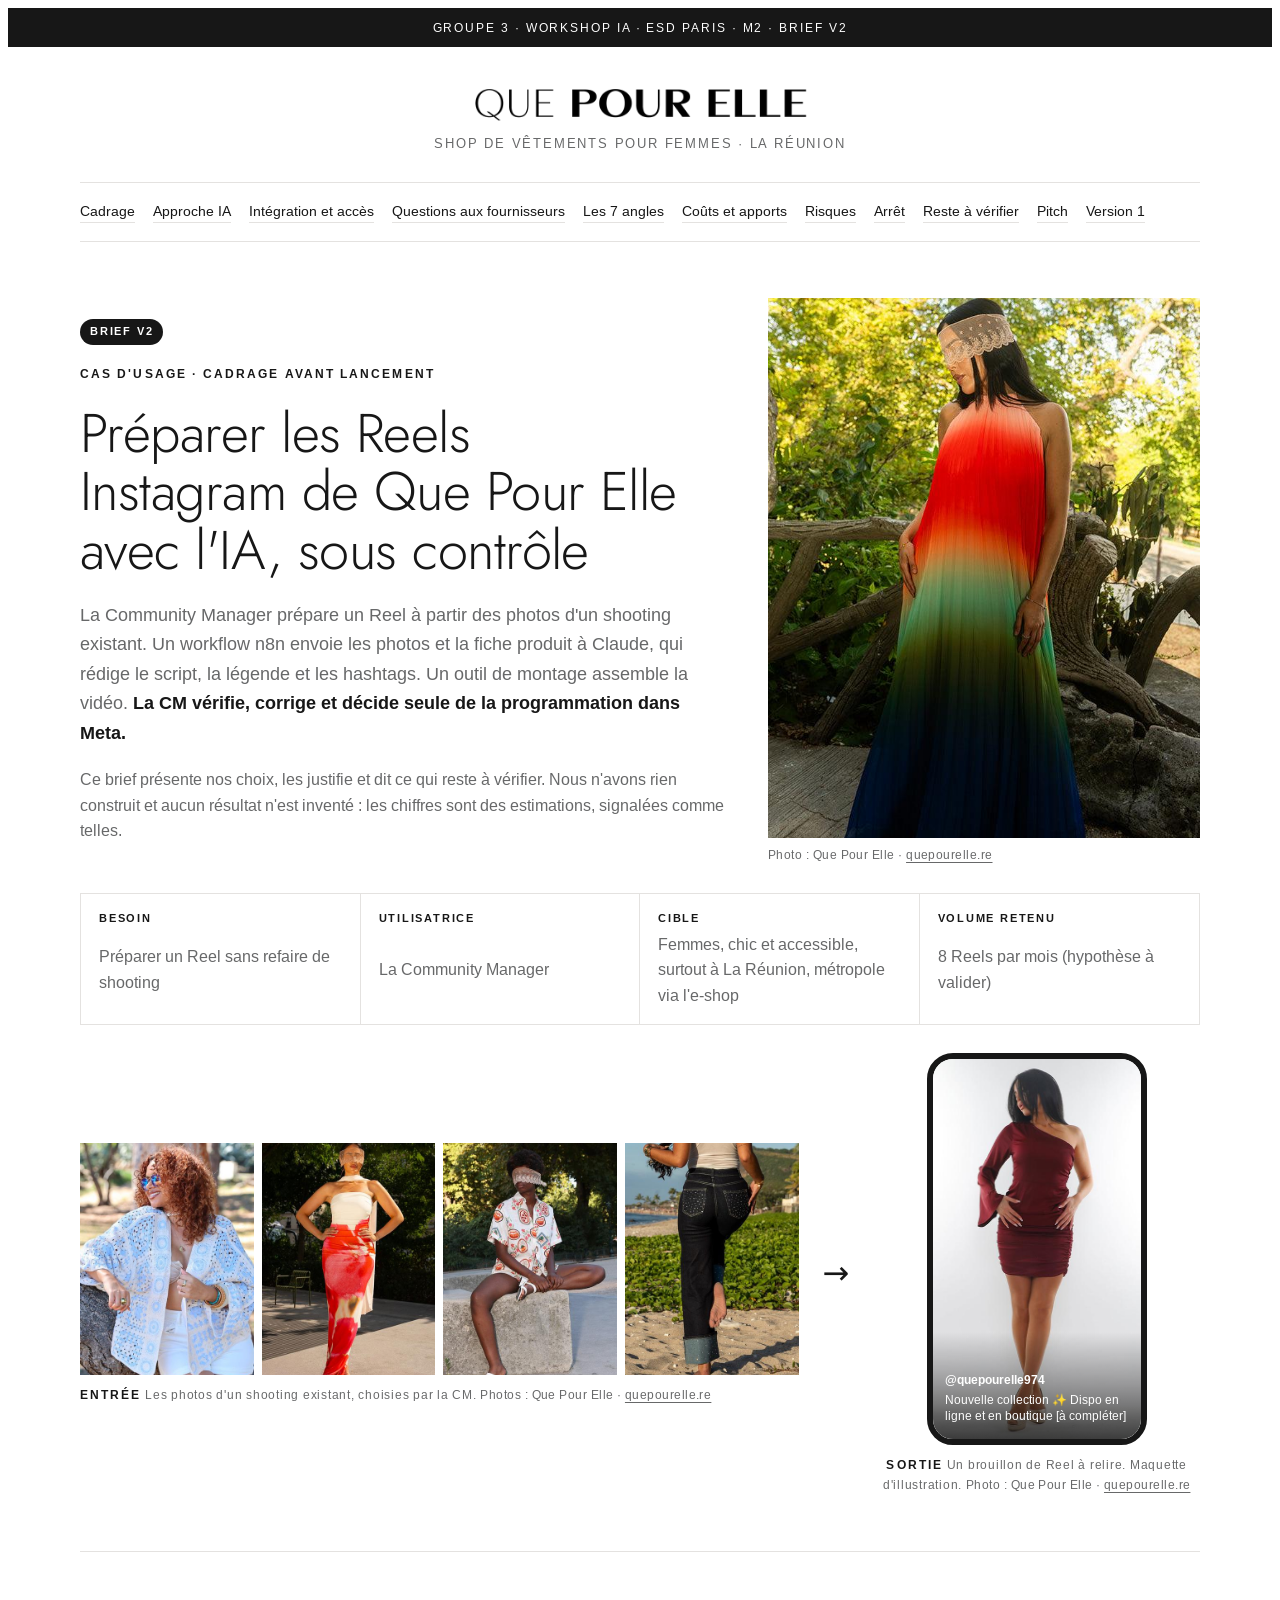
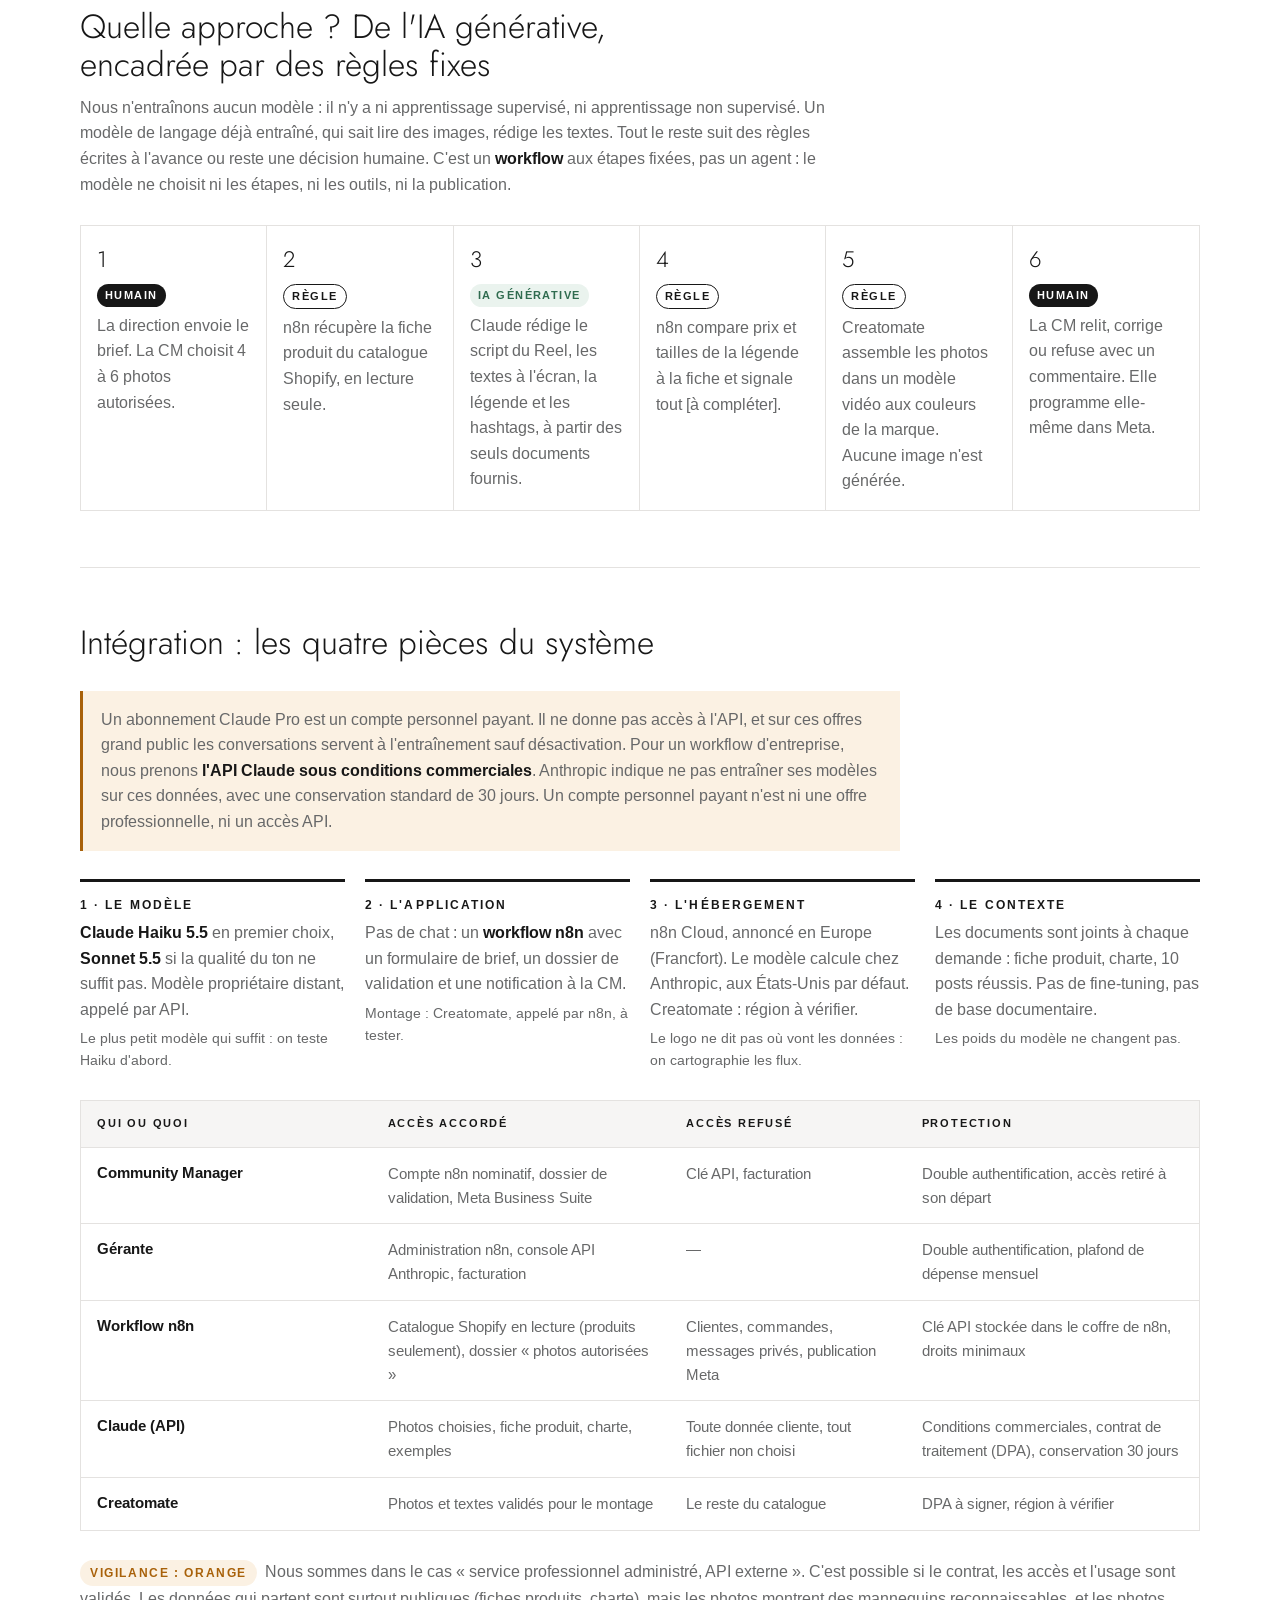
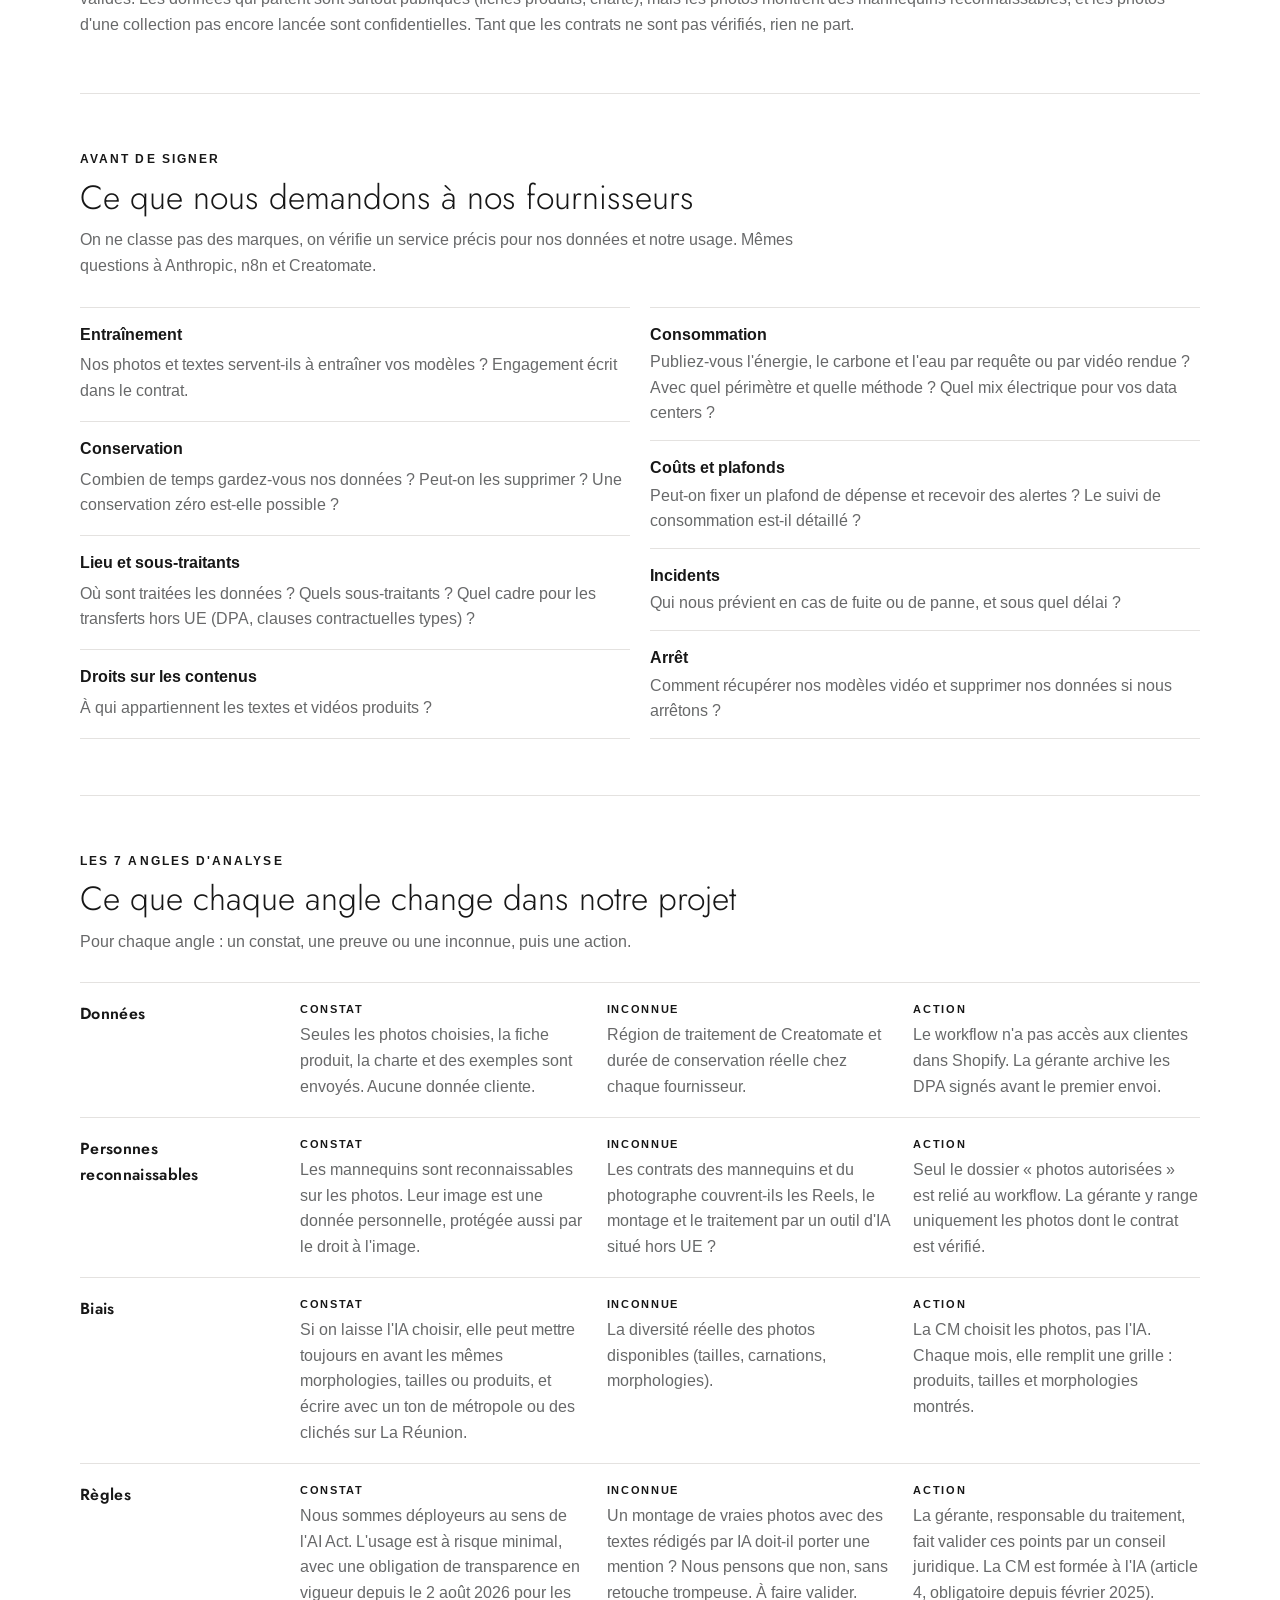
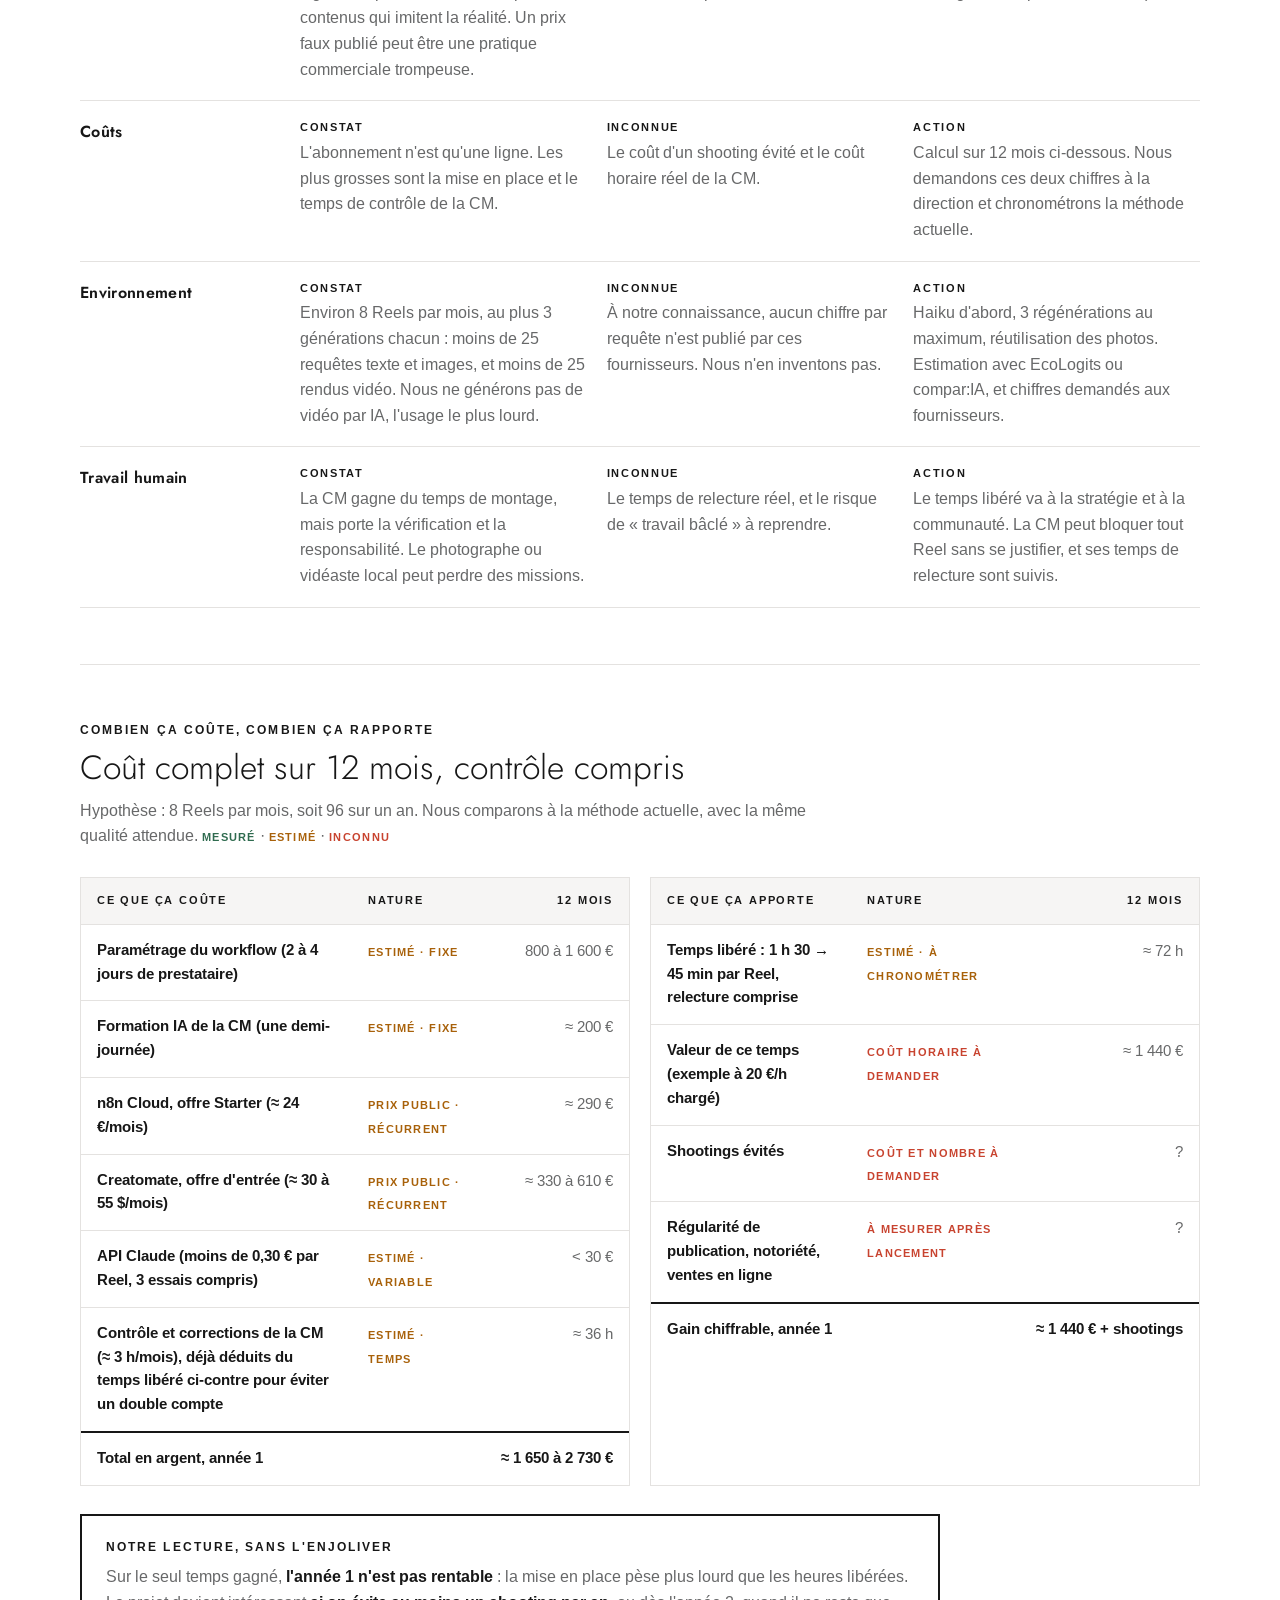
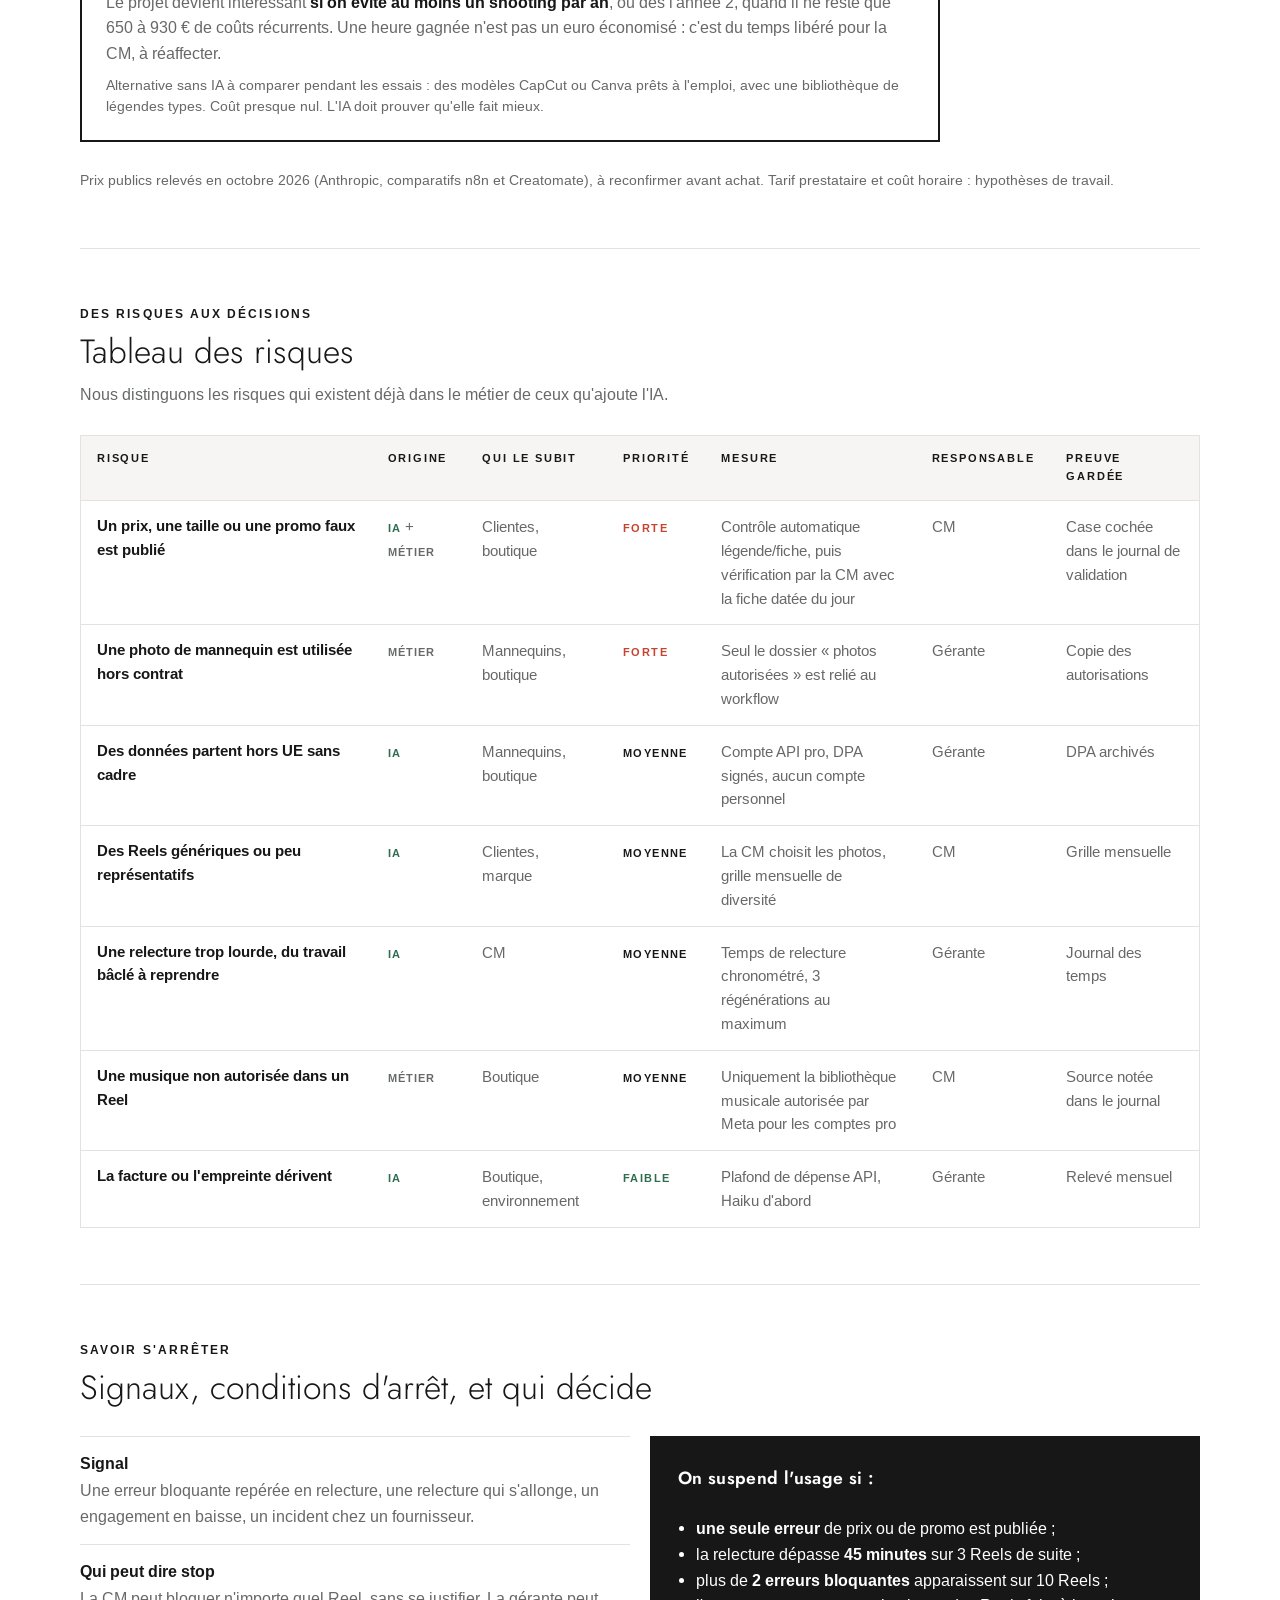
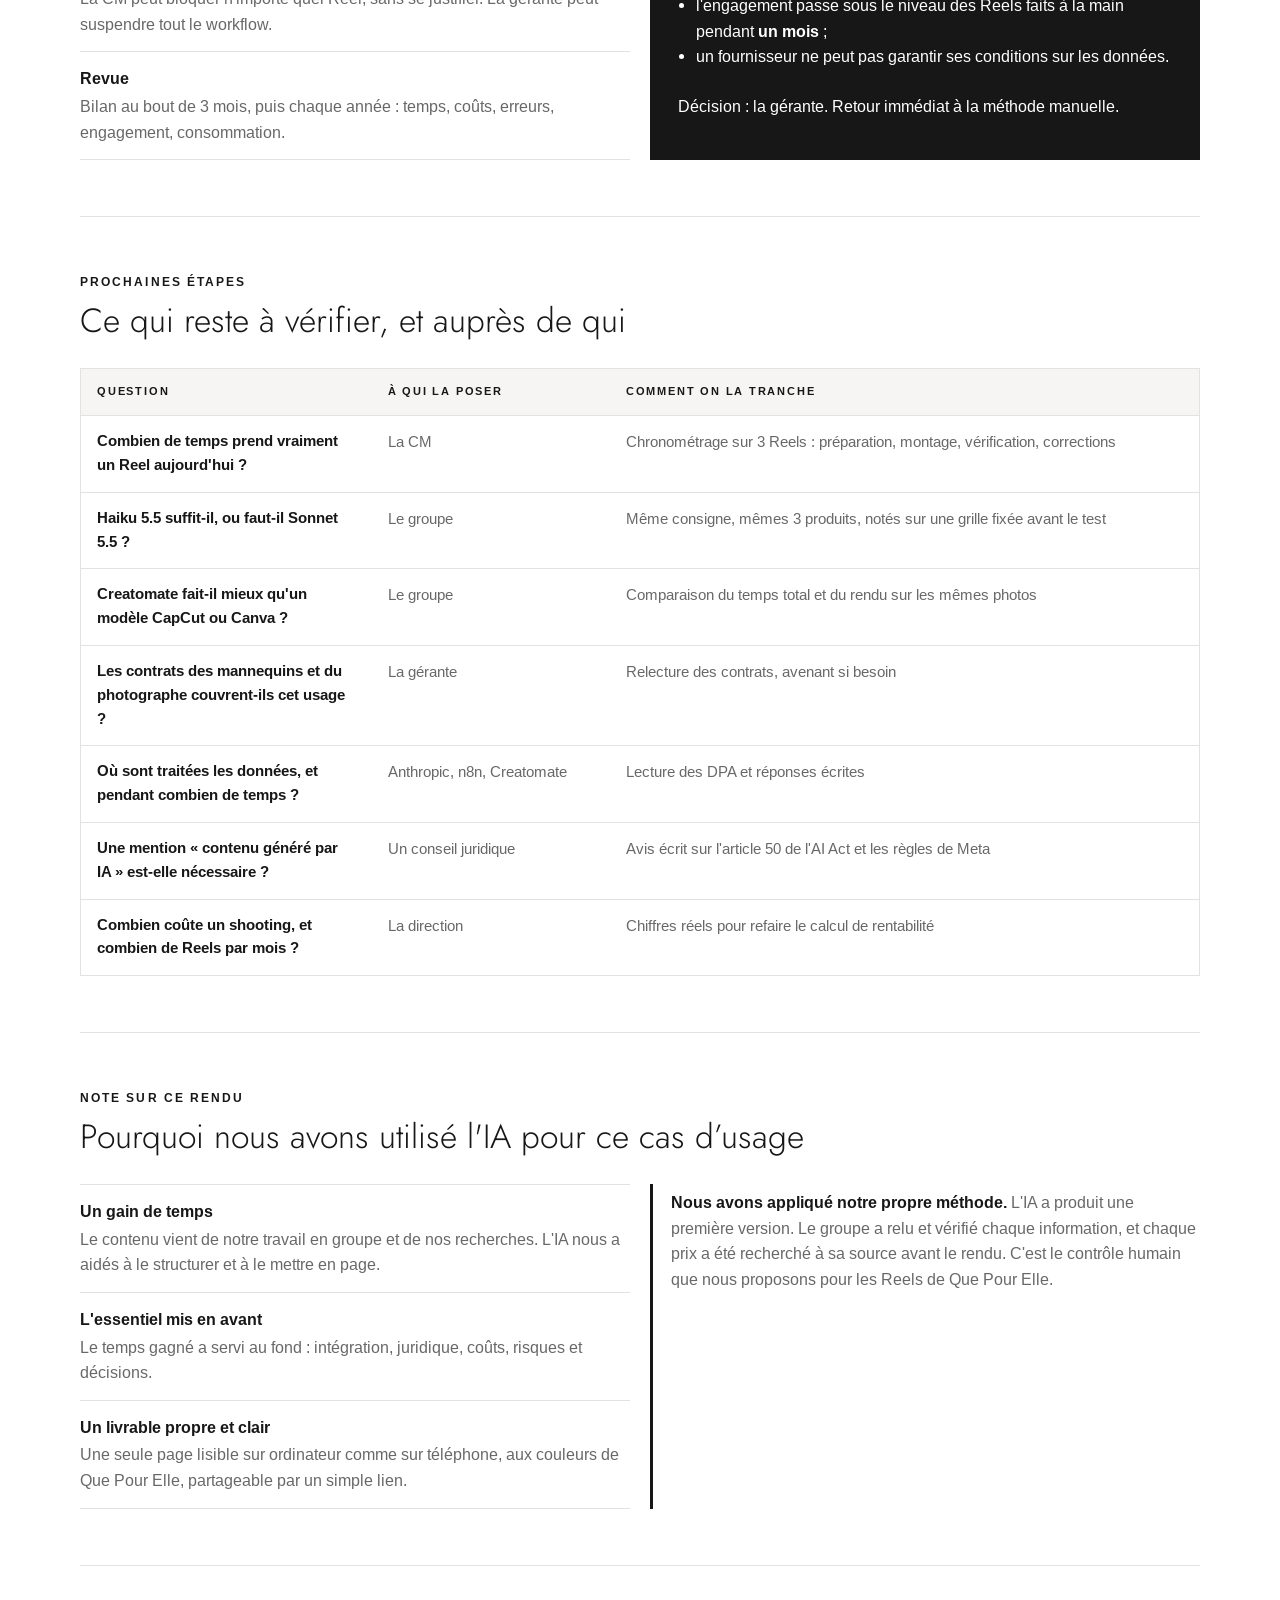
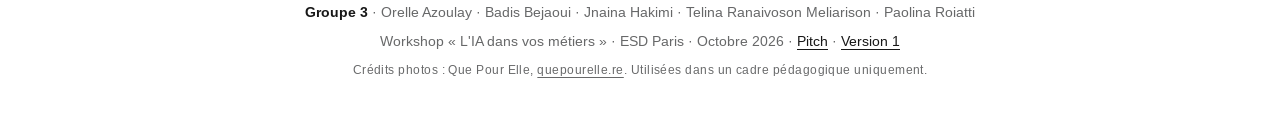
==== index.html @ 66012cb5 "V2 : retrait des références au cours et à la V1 Co-Authored-By: Claude Opus 5.5 <noreply@anthropic.c" ====
<!doctype html>
<html lang="fr">
<head>
<meta charset="utf-8">
<meta name="viewport" content="width=device-width,initial-scale=1,viewport-fit=cover">
<title>Que Pour Elle × IA · Brief V2</title>
<meta name="claude:viewport-fit-sides" content="cover">
<meta name="description" content="Brief V2 du groupe 3 (Workshop IA, ESD) : cadrage complet du projet de Reels Instagram assistés par IA pour Que Pour Elle. Intégration, données, juridique, coûts, impacts, risques et conditions d'arrêt.">
<link rel="preconnect" href="https://fonts.googleapis.com">
<link rel="preconnect" href="https://fonts.gstatic.com" crossorigin>
<link rel="stylesheet" href="https://fonts.googleapis.com/css2?family=Arimo:wght@400;500;700&family=Jost:wght@300;400;600&display=swap">
<link rel="stylesheet" href="style.css">
<style>
:root{--warn:#a8610a;--warn-soft:#fbf1e3}
@media (prefers-color-scheme:dark){:root:not([data-theme="light"]){--warn:#e8a656;--warn-soft:#2a2116}}
:root[data-theme="dark"]{--warn:#e8a656;--warn-soft:#2a2116}
html{scroll-behavior:smooth}
.v2{display:inline-block;background:var(--ink);color:var(--bg);font-size:.7rem;letter-spacing:.16em;font-weight:700;padding:4px 10px;border-radius:999px;width:max-content}
.changes{border:1px solid var(--line);padding:22px 24px;display:grid;gap:10px}
.changes ul{margin:0;padding-left:18px;display:grid;gap:6px}
.toc{display:flex;flex-wrap:wrap;gap:8px 18px;font-size:.85rem;padding-block:18px;border-bottom:1px solid var(--line)}
.toc a{text-decoration:none;border-bottom:1px solid var(--line)}
.credit{font-size:.72rem;letter-spacing:.04em}
.credit a{color:inherit}
.fix{background:var(--warn-soft);border-left:3px solid var(--warn);padding:16px 18px;display:grid;gap:6px;max-width:820px}
.fix b.eyebrow{color:var(--warn)}
.pipeline{list-style:none;margin:0;padding:0;display:grid;grid-template-columns:repeat(auto-fit,minmax(150px,1fr));gap:0;border:1px solid var(--line);counter-reset:p}
.pipeline li{padding:16px;border-right:1px solid var(--line);display:grid;gap:6px;align-content:start;counter-increment:p;min-width:0}
.pipeline li:last-child{border-right:0}
.pipeline li::before{content:counter(p);font-family:var(--display);font-size:1.4rem;color:var(--ink);font-weight:300}
.who{font-size:.66rem;letter-spacing:.14em;text-transform:uppercase;font-weight:700;padding:3px 8px;border-radius:999px;width:max-content}
.who.h{background:var(--ink);color:var(--bg)}
.who.r{border:1px solid var(--ink);color:var(--ink)}
.who.ia{background:var(--ok-soft);color:var(--ok)}
.four{display:grid;grid-template-columns:repeat(4,1fr);gap:20px}
.four div{border-top:3px solid var(--ink);padding-top:14px;display:grid;gap:6px;align-content:start;min-width:0}
.angles{display:grid;gap:0;border-top:1px solid var(--line)}
.angle{display:grid;grid-template-columns:200px 1fr 1fr 1fr;gap:20px;padding:18px 0;border-bottom:1px solid var(--line)}
.angle h3{font-size:1rem}
.angle div{min-width:0}
.angle .k{display:block;font-size:.66rem;letter-spacing:.16em;text-transform:uppercase;color:var(--ink);font-weight:700;margin-bottom:4px}
.lvl.f{color:var(--risk)} .lvl.l{color:var(--ok)}
.orig{font-size:.66rem;letter-spacing:.1em;text-transform:uppercase;font-weight:700;white-space:nowrap}
.orig.ia{color:var(--ok)} .orig.mt{color:var(--text)}
.orange{display:inline-block;background:var(--warn-soft);color:var(--warn);font-weight:700;font-size:.72rem;letter-spacing:.14em;text-transform:uppercase;padding:4px 10px;border-radius:999px}
.money td:last-child,.money th:last-child{text-align:right;font-variant-numeric:tabular-nums;white-space:nowrap}
.money tr.total td{border-top:2px solid var(--ink);color:var(--ink);font-weight:700}
.money td:first-child{width:auto}
.kind{font-size:.66rem;letter-spacing:.12em;text-transform:uppercase;font-weight:700}
.kind.m{color:var(--ok)} .kind.e{color:var(--warn)} .kind.i{color:var(--risk)}
.verdict{border:2px solid var(--ink);padding:22px 24px;display:grid;gap:8px;max-width:860px}
@media (max-width:900px){.four{grid-template-columns:1fr 1fr}.angle{grid-template-columns:1fr;gap:8px}}
@media (max-width:560px){.four{grid-template-columns:1fr}.pipeline li{border-right:0;border-bottom:1px solid var(--line)}.pipeline li:last-child{border-bottom:0}}
</style>
</head>
<body>
<div class="announce">Groupe 3 · Workshop IA · ESD Paris · M2 · Brief V2</div>

<div class="wrap">
<header class="top">
  <img src="img/logo.png" alt="Que Pour Elle" width="800" height="94">
  <p class="tag">Shop de vêtements pour femmes · La Réunion</p>
</header>

<nav class="toc" aria-label="Sommaire">
  <a href="#cadrage">Cadrage</a><a href="#approche">Approche IA</a><a href="#integration">Intégration et accès</a><a href="#fournisseur">Questions aux fournisseurs</a><a href="#angles">Les 7 angles</a><a href="#couts">Coûts et apports</a><a href="#risques">Risques</a><a href="#arret">Arrêt</a><a href="#verifier">Reste à vérifier</a><a href="pitch.html">Pitch</a><a href="v1.html">Version 1</a>
</nav>

<!-- HERO -->
<section id="cadrage">
  <div class="hero-grid">
  <div class="hero">
    <span class="v2">BRIEF V2</span>
    <p class="eyebrow">Cas d'usage · Cadrage avant lancement</p>
    <h1>Préparer les Reels Instagram de Que Pour Elle avec l'IA, sous contrôle</h1>
    <p class="lead">La Community Manager prépare un Reel à partir des photos d'un shooting existant. Un workflow n8n envoie les photos et la fiche produit à Claude, qui rédige le script, la légende et les hashtags. Un outil de montage assemble la vidéo. <strong>La CM vérifie, corrige et décide seule de la programmation dans Meta.</strong></p>
    <p class="muted">Ce brief présente nos choix, les justifie et dit ce qui reste à vérifier. Nous n'avons rien construit et aucun résultat n'est inventé : les chiffres sont des estimations, signalées comme telles.</p>
  </div>
  <figure class="hero-img">
    <img src="img/s_bagatelle3.jpg" alt="Robe longue dégradée de la collection Que Pour Elle" width="600" height="900">
    <figcaption class="credit">Photo : Que Pour Elle · <a href="https://quepourelle.re/" target="_blank" rel="noopener">quepourelle.re</a></figcaption>
  </figure>
  </div>


  <div class="facts">
    <div><span>Besoin</span>Préparer un Reel sans refaire de shooting</div>
    <div><span>Utilisatrice</span>La Community Manager</div>
    <div><span>Cible</span>Femmes, chic et accessible, surtout à La Réunion, métropole via l'e-shop</div>
    <div><span>Volume retenu</span>8 Reels par mois (hypothèse à valider)</div>
  </div>

  <div class="flow">
    <figure class="shoot">
      <div class="thumbs">
        <img src="img/s_evasion.jpg" alt="Veste en crochet, photo de shooting Que Pour Elle" width="420" height="584" loading="lazy">
        <img src="img/s_irresistible122.jpg" alt="Jupe rouge et top blanc, photo de shooting Que Pour Elle" width="420" height="630" loading="lazy">
        <img src="img/s_monceau4.jpg" alt="Chemise imprimée, photo de shooting Que Pour Elle" width="420" height="630" loading="lazy">
        <img src="img/s_savage32.jpg" alt="Jean sur la plage, photo de shooting Que Pour Elle" width="420" height="630" loading="lazy">
      </div>
      <figcaption><b class="eyebrow">Entrée</b> Les photos d'un shooting existant, choisies par la CM. <span class="credit">Photos : Que Pour Elle · <a href="https://quepourelle.re/" target="_blank" rel="noopener">quepourelle.re</a></span></figcaption>
    </figure>
    <span class="arrow" aria-hidden="true">→</span>
    <figure class="reel">
      <div class="phone">
        <img src="img/s_Gabarit.jpg" alt="Robe rouge asymétrique, utilisée dans la maquette du Reel" width="540" height="805" loading="lazy">
        <div class="overlay">
          <span class="handle">@quepourelle974</span>
          <span class="cap">Nouvelle collection ✨ Dispo en ligne et en boutique [à compléter]</span>
        </div>
      </div>
      <figcaption><b class="eyebrow">Sortie</b> Un brouillon de Reel à relire. Maquette d'illustration. <span class="credit">Photo : Que Pour Elle · <a href="https://quepourelle.re/" target="_blank" rel="noopener">quepourelle.re</a></span></figcaption>
    </figure>
  </div>
</section>

<!-- APPROCHE -->
<section id="approche">
  <div class="head">
    <h2>Quelle approche ? De l'IA générative, encadrée par des règles fixes</h2>
    <p>Nous n'entraînons aucun modèle : il n'y a ni apprentissage supervisé, ni apprentissage non supervisé. Un modèle de langage déjà entraîné, qui sait lire des images, rédige les textes. Tout le reste suit des règles écrites à l'avance ou reste une décision humaine. C'est un <strong>workflow</strong> aux étapes fixées, pas un agent : le modèle ne choisit ni les étapes, ni les outils, ni la publication.</p>
  </div>
  <ol class="pipeline">
    <li><span class="who h">Humain</span>La direction envoie le brief. La CM choisit 4 à 6 photos autorisées.</li>
    <li><span class="who r">Règle</span>n8n récupère la fiche produit du catalogue Shopify, en lecture seule.</li>
    <li><span class="who ia">IA générative</span>Claude rédige le script du Reel, les textes à l'écran, la légende et les hashtags, à partir des seuls documents fournis.</li>
    <li><span class="who r">Règle</span>n8n compare prix et tailles de la légende à la fiche et signale tout [à compléter].</li>
    <li><span class="who r">Règle</span>Creatomate assemble les photos dans un modèle vidéo aux couleurs de la marque. Aucune image n'est générée.</li>
    <li><span class="who h">Humain</span>La CM relit, corrige ou refuse avec un commentaire. Elle programme elle-même dans Meta.</li>
  </ol>
</section>

<!-- INTEGRATION -->
<section id="integration">
  <div class="head">
    <h2>Intégration : les quatre pièces du système</h2>
  </div>
  <div class="fix">
    <p>Un abonnement Claude Pro est un compte personnel payant. Il ne donne pas accès à l'API, et sur ces offres grand public les conversations servent à l'entraînement sauf désactivation. Pour un workflow d'entreprise, nous prenons <strong>l'API Claude sous conditions commerciales</strong>. Anthropic indique ne pas entraîner ses modèles sur ces données, avec une conservation standard de 30 jours. Un compte personnel payant n'est ni une offre professionnelle, ni un accès API.</p>
  </div>
  <div class="four">
    <div><b class="eyebrow">1 · Le modèle</b><p><strong>Claude Haiku 5.5</strong> en premier choix, <strong>Sonnet 5.5</strong> si la qualité du ton ne suffit pas. Modèle propriétaire distant, appelé par API.</p><p class="note muted">Le plus petit modèle qui suffit : on teste Haiku d'abord.</p></div>
    <div><b class="eyebrow">2 · L'application</b><p>Pas de chat : un <strong>workflow n8n</strong> avec un formulaire de brief, un dossier de validation et une notification à la CM.</p><p class="note muted">Montage : Creatomate, appelé par n8n, à tester.</p></div>
    <div><b class="eyebrow">3 · L'hébergement</b><p>n8n Cloud, annoncé en Europe (Francfort). Le modèle calcule chez Anthropic, aux États-Unis par défaut. Creatomate : région à vérifier.</p><p class="note muted">Le logo ne dit pas où vont les données : on cartographie les flux.</p></div>
    <div><b class="eyebrow">4 · Le contexte</b><p>Les documents sont joints à chaque demande : fiche produit, charte, 10 posts réussis. Pas de fine-tuning, pas de base documentaire.</p><p class="note muted">Les poids du modèle ne changent pas.</p></div>
  </div>

  <div class="tbl">
    <table>
      <thead><tr><th>Qui ou quoi</th><th>Accès accordé</th><th>Accès refusé</th><th>Protection</th></tr></thead>
      <tbody>
        <tr><td>Community Manager</td><td>Compte n8n nominatif, dossier de validation, Meta Business Suite</td><td>Clé API, facturation</td><td>Double authentification, accès retiré à son départ</td></tr>
        <tr><td>Gérante</td><td>Administration n8n, console API Anthropic, facturation</td><td>—</td><td>Double authentification, plafond de dépense mensuel</td></tr>
        <tr><td>Workflow n8n</td><td>Catalogue Shopify en lecture (produits seulement), dossier « photos autorisées »</td><td>Clientes, commandes, messages privés, publication Meta</td><td>Clé API stockée dans le coffre de n8n, droits minimaux</td></tr>
        <tr><td>Claude (API)</td><td>Photos choisies, fiche produit, charte, exemples</td><td>Toute donnée cliente, tout fichier non choisi</td><td>Conditions commerciales, contrat de traitement (DPA), conservation 30 jours</td></tr>
        <tr><td>Creatomate</td><td>Photos et textes validés pour le montage</td><td>Le reste du catalogue</td><td>DPA à signer, région à vérifier</td></tr>
      </tbody>
    </table>
  </div>
  <p><span class="orange">Vigilance : orange</span> &nbsp;Nous sommes dans le cas « service professionnel administré, API externe ». C'est possible si le contrat, les accès et l'usage sont validés. Les données qui partent sont surtout publiques (fiches produits, charte), mais les photos montrent des mannequins reconnaissables, et les photos d'une collection pas encore lancée sont confidentielles. Tant que les contrats ne sont pas vérifiés, rien ne part.</p>
</section>

<!-- FOURNISSEURS -->
<section id="fournisseur">
  <div class="head">
    <p class="eyebrow">Avant de signer</p>
    <h2>Ce que nous demandons à nos fournisseurs</h2>
    <p>On ne classe pas des marques, on vérifie un service précis pour nos données et notre usage. Mêmes questions à Anthropic, n8n et Creatomate.</p>
  </div>
  <div class="two">
    <ul class="list">
      <li><strong>Entraînement</strong>Nos photos et textes servent-ils à entraîner vos modèles ? Engagement écrit dans le contrat.</li>
      <li><strong>Conservation</strong>Combien de temps gardez-vous nos données ? Peut-on les supprimer ? Une conservation zéro est-elle possible ?</li>
      <li><strong>Lieu et sous-traitants</strong>Où sont traitées les données ? Quels sous-traitants ? Quel cadre pour les transferts hors UE (DPA, clauses contractuelles types) ?</li>
      <li><strong>Droits sur les contenus</strong>À qui appartiennent les textes et vidéos produits ?</li>
    </ul>
    <ul class="list">
      <li><strong>Consommation</strong>Publiez-vous l'énergie, le carbone et l'eau par requête ou par vidéo rendue ? Avec quel périmètre et quelle méthode ? Quel mix électrique pour vos data centers ?</li>
      <li><strong>Coûts et plafonds</strong>Peut-on fixer un plafond de dépense et recevoir des alertes ? Le suivi de consommation est-il détaillé ?</li>
      <li><strong>Incidents</strong>Qui nous prévient en cas de fuite ou de panne, et sous quel délai ?</li>
      <li><strong>Arrêt</strong>Comment récupérer nos modèles vidéo et supprimer nos données si nous arrêtons ?</li>
    </ul>
  </div>
</section>

<!-- 7 ANGLES -->
<section id="angles">
  <div class="head">
    <p class="eyebrow">Les 7 angles d'analyse</p>
    <h2>Ce que chaque angle change dans notre projet</h2>
    <p>Pour chaque angle : un constat, une preuve ou une inconnue, puis une action.</p>
  </div>
  <div class="angles">
    <div class="angle"><h3>Données</h3><div><span class="k">Constat</span>Seules les photos choisies, la fiche produit, la charte et des exemples sont envoyés. Aucune donnée cliente.</div><div><span class="k">Inconnue</span>Région de traitement de Creatomate et durée de conservation réelle chez chaque fournisseur.</div><div><span class="k">Action</span>Le workflow n'a pas accès aux clientes dans Shopify. La gérante archive les DPA signés avant le premier envoi.</div></div>
    <div class="angle"><h3>Personnes reconnaissables</h3><div><span class="k">Constat</span>Les mannequins sont reconnaissables sur les photos. Leur image est une donnée personnelle, protégée aussi par le droit à l'image.</div><div><span class="k">Inconnue</span>Les contrats des mannequins et du photographe couvrent-ils les Reels, le montage et le traitement par un outil d'IA situé hors UE ?</div><div><span class="k">Action</span>Seul le dossier « photos autorisées » est relié au workflow. La gérante y range uniquement les photos dont le contrat est vérifié.</div></div>
    <div class="angle"><h3>Biais</h3><div><span class="k">Constat</span>Si on laisse l'IA choisir, elle peut mettre toujours en avant les mêmes morphologies, tailles ou produits, et écrire avec un ton de métropole ou des clichés sur La Réunion.</div><div><span class="k">Inconnue</span>La diversité réelle des photos disponibles (tailles, carnations, morphologies).</div><div><span class="k">Action</span>La CM choisit les photos, pas l'IA. Chaque mois, elle remplit une grille : produits, tailles et morphologies montrés.</div></div>
    <div class="angle"><h3>Règles</h3><div><span class="k">Constat</span>Nous sommes déployeurs au sens de l'AI Act. L'usage est à risque minimal, avec une obligation de transparence en vigueur depuis le 2 août 2026 pour les contenus qui imitent la réalité. Un prix faux publié peut être une pratique commerciale trompeuse.</div><div><span class="k">Inconnue</span>Un montage de vraies photos avec des textes rédigés par IA doit-il porter une mention ? Nous pensons que non, sans retouche trompeuse. À faire valider.</div><div><span class="k">Action</span>La gérante, responsable du traitement, fait valider ces points par un conseil juridique. La CM est formée à l'IA (article 4, obligatoire depuis février 2025).</div></div>
    <div class="angle"><h3>Coûts</h3><div><span class="k">Constat</span>L'abonnement n'est qu'une ligne. Les plus grosses sont la mise en place et le temps de contrôle de la CM.</div><div><span class="k">Inconnue</span>Le coût d'un shooting évité et le coût horaire réel de la CM.</div><div><span class="k">Action</span>Calcul sur 12 mois ci-dessous. Nous demandons ces deux chiffres à la direction et chronométrons la méthode actuelle.</div></div>
    <div class="angle"><h3>Environnement</h3><div><span class="k">Constat</span>Environ 8 Reels par mois, au plus 3 générations chacun : moins de 25 requêtes texte et images, et moins de 25 rendus vidéo. Nous ne générons pas de vidéo par IA, l'usage le plus lourd.</div><div><span class="k">Inconnue</span>À notre connaissance, aucun chiffre par requête n'est publié par ces fournisseurs. Nous n'en inventons pas.</div><div><span class="k">Action</span>Haiku d'abord, 3 régénérations au maximum, réutilisation des photos. Estimation avec EcoLogits ou compar:IA, et chiffres demandés aux fournisseurs.</div></div>
    <div class="angle"><h3>Travail humain</h3><div><span class="k">Constat</span>La CM gagne du temps de montage, mais porte la vérification et la responsabilité. Le photographe ou vidéaste local peut perdre des missions.</div><div><span class="k">Inconnue</span>Le temps de relecture réel, et le risque de « travail bâclé » à reprendre.</div><div><span class="k">Action</span>Le temps libéré va à la stratégie et à la communauté. La CM peut bloquer tout Reel sans se justifier, et ses temps de relecture sont suivis.</div></div>
  </div>
</section>

<!-- COUTS -->
<section id="couts">
  <div class="head">
    <p class="eyebrow">Combien ça coûte, combien ça rapporte</p>
    <h2>Coût complet sur 12 mois, contrôle compris</h2>
    <p>Hypothèse : 8 Reels par mois, soit 96 sur un an. Nous comparons à la méthode actuelle, avec la même qualité attendue. <span class="kind m">Mesuré</span> · <span class="kind e">Estimé</span> · <span class="kind i">Inconnu</span></p>
  </div>
  <div class="two">
    <div class="tbl">
      <table class="money" style="min-width:0">
        <thead><tr><th>Ce que ça coûte</th><th>Nature</th><th>12 mois</th></tr></thead>
        <tbody>
          <tr><td>Paramétrage du workflow (2 à 4 jours de prestataire)</td><td><span class="kind e">Estimé · fixe</span></td><td>800 à 1 600 €</td></tr>
          <tr><td>Formation IA de la CM (une demi-journée)</td><td><span class="kind e">Estimé · fixe</span></td><td>≈ 200 €</td></tr>
          <tr><td>n8n Cloud, offre Starter (≈ 24 €/mois)</td><td><span class="kind e">Prix public · récurrent</span></td><td>≈ 290 €</td></tr>
          <tr><td>Creatomate, offre d'entrée (≈ 30 à 55 $/mois)</td><td><span class="kind e">Prix public · récurrent</span></td><td>≈ 330 à 610 €</td></tr>
          <tr><td>API Claude (moins de 0,30 € par Reel, 3 essais compris)</td><td><span class="kind e">Estimé · variable</span></td><td>&lt; 30 €</td></tr>
          <tr><td>Contrôle et corrections de la CM (≈ 3 h/mois), déjà déduits du temps libéré ci-contre pour éviter un double compte</td><td><span class="kind e">Estimé · temps</span></td><td>≈ 36 h</td></tr>
          <tr class="total"><td>Total en argent, année 1</td><td></td><td>≈ 1 650 à 2 730 €</td></tr>
        </tbody>
      </table>
    </div>
    <div class="tbl">
      <table class="money" style="min-width:0">
        <thead><tr><th>Ce que ça apporte</th><th>Nature</th><th>12 mois</th></tr></thead>
        <tbody>
          <tr><td>Temps libéré : 1 h 30 → 45 min par Reel, relecture comprise</td><td><span class="kind e">Estimé · à chronométrer</span></td><td>≈ 72 h</td></tr>
          <tr><td>Valeur de ce temps (exemple à 20 €/h chargé)</td><td><span class="kind i">Coût horaire à demander</span></td><td>≈ 1 440 €</td></tr>
          <tr><td>Shootings évités</td><td><span class="kind i">Coût et nombre à demander</span></td><td>?</td></tr>
          <tr><td>Régularité de publication, notoriété, ventes en ligne</td><td><span class="kind i">À mesurer après lancement</span></td><td>?</td></tr>
          <tr class="total"><td>Gain chiffrable, année 1</td><td></td><td>≈ 1 440 € + shootings</td></tr>
        </tbody>
      </table>
    </div>
  </div>
  <div class="verdict">
    <p class="eyebrow">Notre lecture, sans l'enjoliver</p>
    <p>Sur le seul temps gagné, <strong>l'année 1 n'est pas rentable</strong> : la mise en place pèse plus lourd que les heures libérées. Le projet devient intéressant <strong>si on évite au moins un shooting par an</strong>, ou dès l'année 2, quand il ne reste que 650 à 930 € de coûts récurrents. Une heure gagnée n'est pas un euro économisé : c'est du temps libéré pour la CM, à réaffecter.</p>
    <p class="note muted">Alternative sans IA à comparer pendant les essais : des modèles CapCut ou Canva prêts à l'emploi, avec une bibliothèque de légendes types. Coût presque nul. L'IA doit prouver qu'elle fait mieux.</p>
  </div>
  <p class="note muted">Prix publics relevés en octobre 2026 (Anthropic, comparatifs n8n et Creatomate), à reconfirmer avant achat. Tarif prestataire et coût horaire : hypothèses de travail.</p>
</section>

<!-- RISQUES -->
<section id="risques">
  <div class="head">
    <p class="eyebrow">Des risques aux décisions</p>
    <h2>Tableau des risques</h2>
    <p>Nous distinguons les risques qui existent déjà dans le métier de ceux qu'ajoute l'IA.</p>
  </div>
  <div class="tbl">
    <table style="min-width:900px">
      <thead><tr><th>Risque</th><th>Origine</th><th>Qui le subit</th><th>Priorité</th><th>Mesure</th><th>Responsable</th><th>Preuve gardée</th></tr></thead>
      <tbody>
        <tr><td>Un prix, une taille ou une promo faux est publié</td><td><span class="orig ia">IA</span> + <span class="orig mt">métier</span></td><td>Clientes, boutique</td><td><span class="lvl f">Forte</span></td><td>Contrôle automatique légende/fiche, puis vérification par la CM avec la fiche datée du jour</td><td>CM</td><td>Case cochée dans le journal de validation</td></tr>
        <tr><td>Une photo de mannequin est utilisée hors contrat</td><td><span class="orig mt">Métier</span></td><td>Mannequins, boutique</td><td><span class="lvl f">Forte</span></td><td>Seul le dossier « photos autorisées » est relié au workflow</td><td>Gérante</td><td>Copie des autorisations</td></tr>
        <tr><td>Des données partent hors UE sans cadre</td><td><span class="orig ia">IA</span></td><td>Mannequins, boutique</td><td><span class="lvl m">Moyenne</span></td><td>Compte API pro, DPA signés, aucun compte personnel</td><td>Gérante</td><td>DPA archivés</td></tr>
        <tr><td>Des Reels génériques ou peu représentatifs</td><td><span class="orig ia">IA</span></td><td>Clientes, marque</td><td><span class="lvl m">Moyenne</span></td><td>La CM choisit les photos, grille mensuelle de diversité</td><td>CM</td><td>Grille mensuelle</td></tr>
        <tr><td>Une relecture trop lourde, du travail bâclé à reprendre</td><td><span class="orig ia">IA</span></td><td>CM</td><td><span class="lvl m">Moyenne</span></td><td>Temps de relecture chronométré, 3 régénérations au maximum</td><td>Gérante</td><td>Journal des temps</td></tr>
        <tr><td>Une musique non autorisée dans un Reel</td><td><span class="orig mt">Métier</span></td><td>Boutique</td><td><span class="lvl m">Moyenne</span></td><td>Uniquement la bibliothèque musicale autorisée par Meta pour les comptes pro</td><td>CM</td><td>Source notée dans le journal</td></tr>
        <tr><td>La facture ou l'empreinte dérivent</td><td><span class="orig ia">IA</span></td><td>Boutique, environnement</td><td><span class="lvl l">Faible</span></td><td>Plafond de dépense API, Haiku d'abord</td><td>Gérante</td><td>Relevé mensuel</td></tr>
      </tbody>
    </table>
  </div>
</section>

<!-- ARRET -->
<section id="arret">
  <div class="head">
    <p class="eyebrow">Savoir s'arrêter</p>
    <h2>Signaux, conditions d'arrêt, et qui décide</h2>
  </div>
  <div class="two">
    <ul class="list">
      <li><strong>Signal</strong>Une erreur bloquante repérée en relecture, une relecture qui s'allonge, un engagement en baisse, un incident chez un fournisseur.</li>
      <li><strong>Qui peut dire stop</strong>La CM peut bloquer n'importe quel Reel, sans se justifier. La gérante peut suspendre tout le workflow.</li>
      <li><strong>Revue</strong>Bilan au bout de 3 mois, puis chaque année : temps, coûts, erreurs, engagement, consommation.</li>
    </ul>
    <div class="stop">
      <h3>On suspend l'usage si :</h3>
      <ul>
        <li><strong>une seule erreur</strong> de prix ou de promo est publiée ;</li>
        <li>la relecture dépasse <strong>45 minutes</strong> sur 3 Reels de suite ;</li>
        <li>plus de <strong>2 erreurs bloquantes</strong> apparaissent sur 10 Reels ;</li>
        <li>l'engagement passe sous le niveau des Reels faits à la main pendant <strong>un mois</strong> ;</li>
        <li>un fournisseur ne peut pas garantir ses conditions sur les données.</li>
      </ul>
      <p>Décision : la gérante. Retour immédiat à la méthode manuelle.</p>
    </div>
  </div>
</section>

<!-- RESTE A VERIFIER -->
<section id="verifier">
  <div class="head">
    <p class="eyebrow">Prochaines étapes</p>
    <h2>Ce qui reste à vérifier, et auprès de qui</h2>
  </div>
  <div class="tbl">
    <table>
      <thead><tr><th>Question</th><th>À qui la poser</th><th>Comment on la tranche</th></tr></thead>
      <tbody>
        <tr><td>Combien de temps prend vraiment un Reel aujourd'hui ?</td><td>La CM</td><td>Chronométrage sur 3 Reels : préparation, montage, vérification, corrections</td></tr>
        <tr><td>Haiku 5.5 suffit-il, ou faut-il Sonnet 5.5 ?</td><td>Le groupe</td><td>Même consigne, mêmes 3 produits, notés sur une grille fixée avant le test</td></tr>
        <tr><td>Creatomate fait-il mieux qu'un modèle CapCut ou Canva ?</td><td>Le groupe</td><td>Comparaison du temps total et du rendu sur les mêmes photos</td></tr>
        <tr><td>Les contrats des mannequins et du photographe couvrent-ils cet usage ?</td><td>La gérante</td><td>Relecture des contrats, avenant si besoin</td></tr>
        <tr><td>Où sont traitées les données, et pendant combien de temps ?</td><td>Anthropic, n8n, Creatomate</td><td>Lecture des DPA et réponses écrites</td></tr>
        <tr><td>Une mention « contenu généré par IA » est-elle nécessaire ?</td><td>Un conseil juridique</td><td>Avis écrit sur l'article 50 de l'AI Act et les règles de Meta</td></tr>
        <tr><td>Combien coûte un shooting, et combien de Reels par mois ?</td><td>La direction</td><td>Chiffres réels pour refaire le calcul de rentabilité</td></tr>
      </tbody>
    </table>
  </div>
</section>

<section>
  <div class="head">
    <p class="eyebrow">Note sur ce rendu</p>
    <h2>Pourquoi nous avons utilisé l'IA pour ce cas d’usage</h2>
  </div>
  <div class="two">
    <ul class="list">
      <li><strong>Un gain de temps</strong>Le contenu vient de notre travail en groupe et de nos recherches. L'IA nous a aidés à le structurer et à le mettre en page.</li>
      <li><strong>L'essentiel mis en avant</strong>Le temps gagné a servi au fond : intégration, juridique, coûts, risques et décisions.</li>
      <li><strong>Un livrable propre et clair</strong>Une seule page lisible sur ordinateur comme sur téléphone, aux couleurs de Que Pour Elle, partageable par un simple lien.</li>
    </ul>
    <div class="gain">
      <p><strong>Nous avons appliqué notre propre méthode.</strong> L'IA a produit une première version. Le groupe a relu et vérifié chaque information, et chaque prix a été recherché à sa source avant le rendu. C'est le contrôle humain que nous proposons pour les Reels de Que Pour Elle.</p>
    </div>
  </div>
</section>

<footer>
  <p><strong>Groupe 3</strong> · Orelle Azoulay · Badis Bejaoui · Jnaina Hakimi · Telina Ranaivoson Meliarison · Paolina Roiatti</p>
  <p class="muted">Workshop « L'IA dans vos métiers » · ESD Paris · Octobre 2026 · <a href="pitch.html">Pitch</a> · <a href="v1.html">Version 1</a></p>
  <p class="muted credit">Crédits photos : Que Pour Elle, <a href="https://quepourelle.re/" target="_blank" rel="noopener">quepourelle.re</a>. Utilisées dans un cadre pédagogique uniquement.</p>
</footer>
</div>
</body>
</html>
---- style.css ----
/* Layout : boutique éditoriale monochrome, comme quepourelle.re. Colonne de lecture + fiche système en 3 colonnes. */
:root{
  --bg:#ffffff;
  --surface:#f6f5f4;
  --ink:#171717;
  --text:#676869;
  --line:#e4e2e0;
  --risk:#c8432f;
  --risk-soft:#fbeeeb;
  --ok:#2f6b4f;
  --ok-soft:#eaf3ee;
  --display:"Jost","Futura","Century Gothic",system-ui,sans-serif;
  --body:"Arimo","Helvetica Neue",Arial,sans-serif;
  --logo-filter:none;
}
@media (prefers-color-scheme:dark){:root:not([data-theme="light"]){
  --bg:#121212;--surface:#1c1b1b;--ink:#f3f2f1;--text:#a9a8a7;--line:#2e2d2c;
  --risk:#ef7a66;--risk-soft:#2a1a17;--ok:#7cc4a0;--ok-soft:#16241d;--logo-filter:invert(1);color-scheme:dark}}
:root[data-theme="dark"]{
  --bg:#121212;--surface:#1c1b1b;--ink:#f3f2f1;--text:#a9a8a7;--line:#2e2d2c;
  --risk:#ef7a66;--risk-soft:#2a1a17;--ok:#7cc4a0;--ok-soft:#16241d;--logo-filter:invert(1);color-scheme:dark}

*{box-sizing:border-box}
body{background:var(--bg);color:var(--text);font-family:var(--body);font-size:16px;line-height:1.6;
  padding-left:max(16px,env(safe-area-inset-left,0px));padding-right:max(16px,env(safe-area-inset-right,0px))}
.wrap{max-width:1120px;margin:0 auto}
h1,h2,h3{font-family:var(--display);color:var(--ink);text-wrap:balance;margin:0;font-weight:400}
h1{font-size:clamp(2rem,5vw,3.4rem);line-height:1.08;font-weight:300;letter-spacing:-.01em}
h2{font-size:clamp(1.5rem,3vw,2.1rem);line-height:1.15;font-weight:300}
h3{font-size:1.1rem;font-weight:600;letter-spacing:.02em}
p{margin:0}
strong{color:var(--ink);font-weight:700}
.eyebrow{font-family:var(--body);font-size:.72rem;letter-spacing:.18em;text-transform:uppercase;color:var(--ink);font-weight:700}
.muted{color:var(--text)}
a{color:var(--ink);text-underline-offset:3px}
a:focus-visible{outline:2px solid var(--ink);outline-offset:3px}

/* Annonce + en-tête */
.announce{background:var(--ink);color:var(--bg);text-align:center;font-size:.75rem;letter-spacing:.16em;text-transform:uppercase;
  padding-block:10px;margin-left:calc(-1*max(16px,env(safe-area-inset-left,0px)));margin-right:calc(-1*max(16px,env(safe-area-inset-right,0px)))}
header.top{display:flex;flex-direction:column;align-items:center;gap:10px;padding-block:36px 28px;border-bottom:1px solid var(--line)}
header.top img{width:min(340px,80%);height:auto;filter:var(--logo-filter)}
header.top .tag{font-size:.8rem;letter-spacing:.14em;text-transform:uppercase}

section{padding-block:56px;border-bottom:1px solid var(--line);display:grid;gap:28px}
.hero{display:grid;gap:20px;max-width:820px}
.hero .lead{font-size:1.15rem;max-width:65ch}
.facts{display:grid;grid-template-columns:repeat(auto-fit,minmax(200px,1fr));gap:0;border:1px solid var(--line)}
.facts div{padding:16px 18px;border-right:1px solid var(--line);display:grid;gap:4px;min-width:0}
.facts div:last-child{border-right:0}
.facts span{font-size:.7rem;letter-spacing:.16em;text-transform:uppercase;color:var(--ink);font-weight:700}
.head{display:grid;gap:10px;max-width:760px}

.hero-grid{display:grid;grid-template-columns:minmax(0,1.5fr) minmax(0,1fr);gap:40px;align-items:center}
.hero-img{margin:0;display:grid;gap:8px}
.hero-img img{width:100%;height:auto;aspect-ratio:4/5;object-fit:cover;object-position:center 20%;display:block}
figcaption{font-size:.78rem;letter-spacing:.06em}

/* Photos du shooting -> Reel */
.flow{display:grid;grid-template-columns:minmax(0,2.2fr) auto minmax(0,1fr);gap:24px;align-items:center}
.flow figure{margin:0;display:grid;gap:10px;min-width:0}
.thumbs{display:grid;grid-template-columns:repeat(4,1fr);gap:8px}
.thumbs img{width:100%;height:auto;aspect-ratio:3/4;object-fit:cover;object-position:center 25%;display:block}
.arrow{font-family:var(--display);font-size:2rem;color:var(--ink);font-weight:300}
.phone{position:relative;max-width:220px;width:100%;aspect-ratio:9/16;border:6px solid var(--ink);border-radius:26px;overflow:hidden;justify-self:center}
.phone img{width:100%;height:100%;object-fit:cover;display:block}
.overlay{position:absolute;inset:auto 0 0 0;padding:40px 12px 14px;display:grid;gap:4px;color:#fff;
  background:linear-gradient(transparent,rgba(0,0,0,.72));font-size:.75rem;line-height:1.35}
.overlay .handle{font-weight:700}
.reel figcaption{text-align:center}

/* Comparatif sans / avec IA */
.compare{display:grid;grid-template-columns:1fr 1fr;gap:20px}
.case{border:1px solid var(--line);padding:28px;display:grid;gap:16px;align-content:start;min-width:0}
.case.ai{background:var(--surface)}
.case .time{font-family:var(--display);font-size:3rem;font-weight:300;color:var(--ink);line-height:1;font-variant-numeric:tabular-nums}
.case .time small{font-size:.9rem;font-family:var(--body);color:var(--text);margin-left:8px;letter-spacing:.04em}
.steps{list-style:none;margin:0;padding:0;display:grid;gap:10px;counter-reset:s}
.steps li{display:grid;grid-template-columns:28px 1fr;gap:10px;counter-increment:s}
.steps li::before{content:counter(s);font-family:var(--display);color:var(--ink);font-weight:600;border:1px solid var(--line);
  width:26px;height:26px;display:grid;place-items:center;font-size:.8rem;border-radius:50%}
.steps li.human::before{background:var(--ink);color:var(--bg);border-color:var(--ink)}
.legend{font-size:.85rem;display:flex;gap:8px;align-items:center}
.legend i{width:12px;height:12px;border-radius:50%;background:var(--ink);display:inline-block}
.gain{border-left:3px solid var(--ink);padding:6px 0 6px 18px;max-width:760px}

/* Fiche système */
.sys{display:grid;grid-template-columns:repeat(3,1fr);gap:20px}
.col{border-top:3px solid var(--ink);padding-top:18px;display:grid;gap:18px;align-content:start;min-width:0}
.col header{display:grid;gap:4px}
.col header .n{font-family:var(--display);font-size:.85rem;letter-spacing:.16em;text-transform:uppercase;color:var(--text)}
.item{display:grid;gap:4px}
.item b{font-size:.72rem;letter-spacing:.16em;text-transform:uppercase;color:var(--ink)}
.item ul{margin:0;padding-left:18px}
.item.risk{background:var(--risk-soft);padding:14px 16px;border-left:3px solid var(--risk)}
.item.risk b{color:var(--risk)}
.ex{background:var(--surface);padding:14px 16px;font-size:.92rem}
.ex b{display:block;font-size:.72rem;letter-spacing:.16em;text-transform:uppercase;color:var(--ink);margin-bottom:4px}

/* Apports / risques */
.two{display:grid;grid-template-columns:1fr 1fr;gap:20px}
.list{list-style:none;margin:0;padding:0;display:grid;gap:0;border-top:1px solid var(--line)}
.list li{padding:14px 0;border-bottom:1px solid var(--line);display:grid;gap:2px}
.pill{display:inline-block;font-size:.68rem;letter-spacing:.14em;text-transform:uppercase;font-weight:700;padding:3px 9px;border-radius:999px;width:max-content}
.pill.ok{background:var(--ok-soft);color:var(--ok)}
.pill.ko{background:var(--risk-soft);color:var(--risk)}
.tbl{overflow-x:auto;border:1px solid var(--line)}
table{border-collapse:collapse;width:100%;min-width:680px;font-size:.93rem}
th,td{text-align:left;vertical-align:top;padding:14px 16px;border-bottom:1px solid var(--line)}
th{font-size:.7rem;letter-spacing:.16em;text-transform:uppercase;color:var(--ink);background:var(--surface)}
tr:last-child td{border-bottom:0}
td:first-child{color:var(--ink);font-weight:700;width:26%}
.lvl{font-size:.7rem;letter-spacing:.12em;text-transform:uppercase;font-weight:700;white-space:nowrap}
.lvl.h{color:var(--risk)} .lvl.m{color:var(--ink)}

/* Coûts */
.cost{display:grid;grid-template-columns:repeat(auto-fit,minmax(220px,1fr));gap:20px}
.cost div{border:1px solid var(--line);padding:20px;display:grid;gap:6px;min-width:0}
.cost .v{font-family:var(--display);font-size:1.8rem;color:var(--ink);font-weight:300;font-variant-numeric:tabular-nums}
.note{font-size:.85rem}

.stop{background:var(--ink);color:var(--bg);padding:28px;display:grid;gap:12px}
.stop h3,.stop strong{color:var(--bg)}
.stop ul{margin:0;padding-left:18px}

footer{padding-block:36px 48px;display:grid;gap:8px;font-size:.85rem;text-align:center}

@media (max-width:900px){.sys{grid-template-columns:1fr}.col{gap:14px}}
@media (max-width:720px){.hero-grid,.flow{grid-template-columns:1fr}.hero-img img{aspect-ratio:4/3}.thumbs{grid-template-columns:repeat(2,1fr)}.arrow{transform:rotate(90deg);justify-self:center}.compare,.two{grid-template-columns:1fr}.facts div{border-right:0;border-bottom:1px solid var(--line)}.facts div:last-child{border-bottom:0}section{padding-block:40px}}
@media (prefers-reduced-motion:no-preference){a{transition:opacity .2s}a:hover{opacity:.7}}
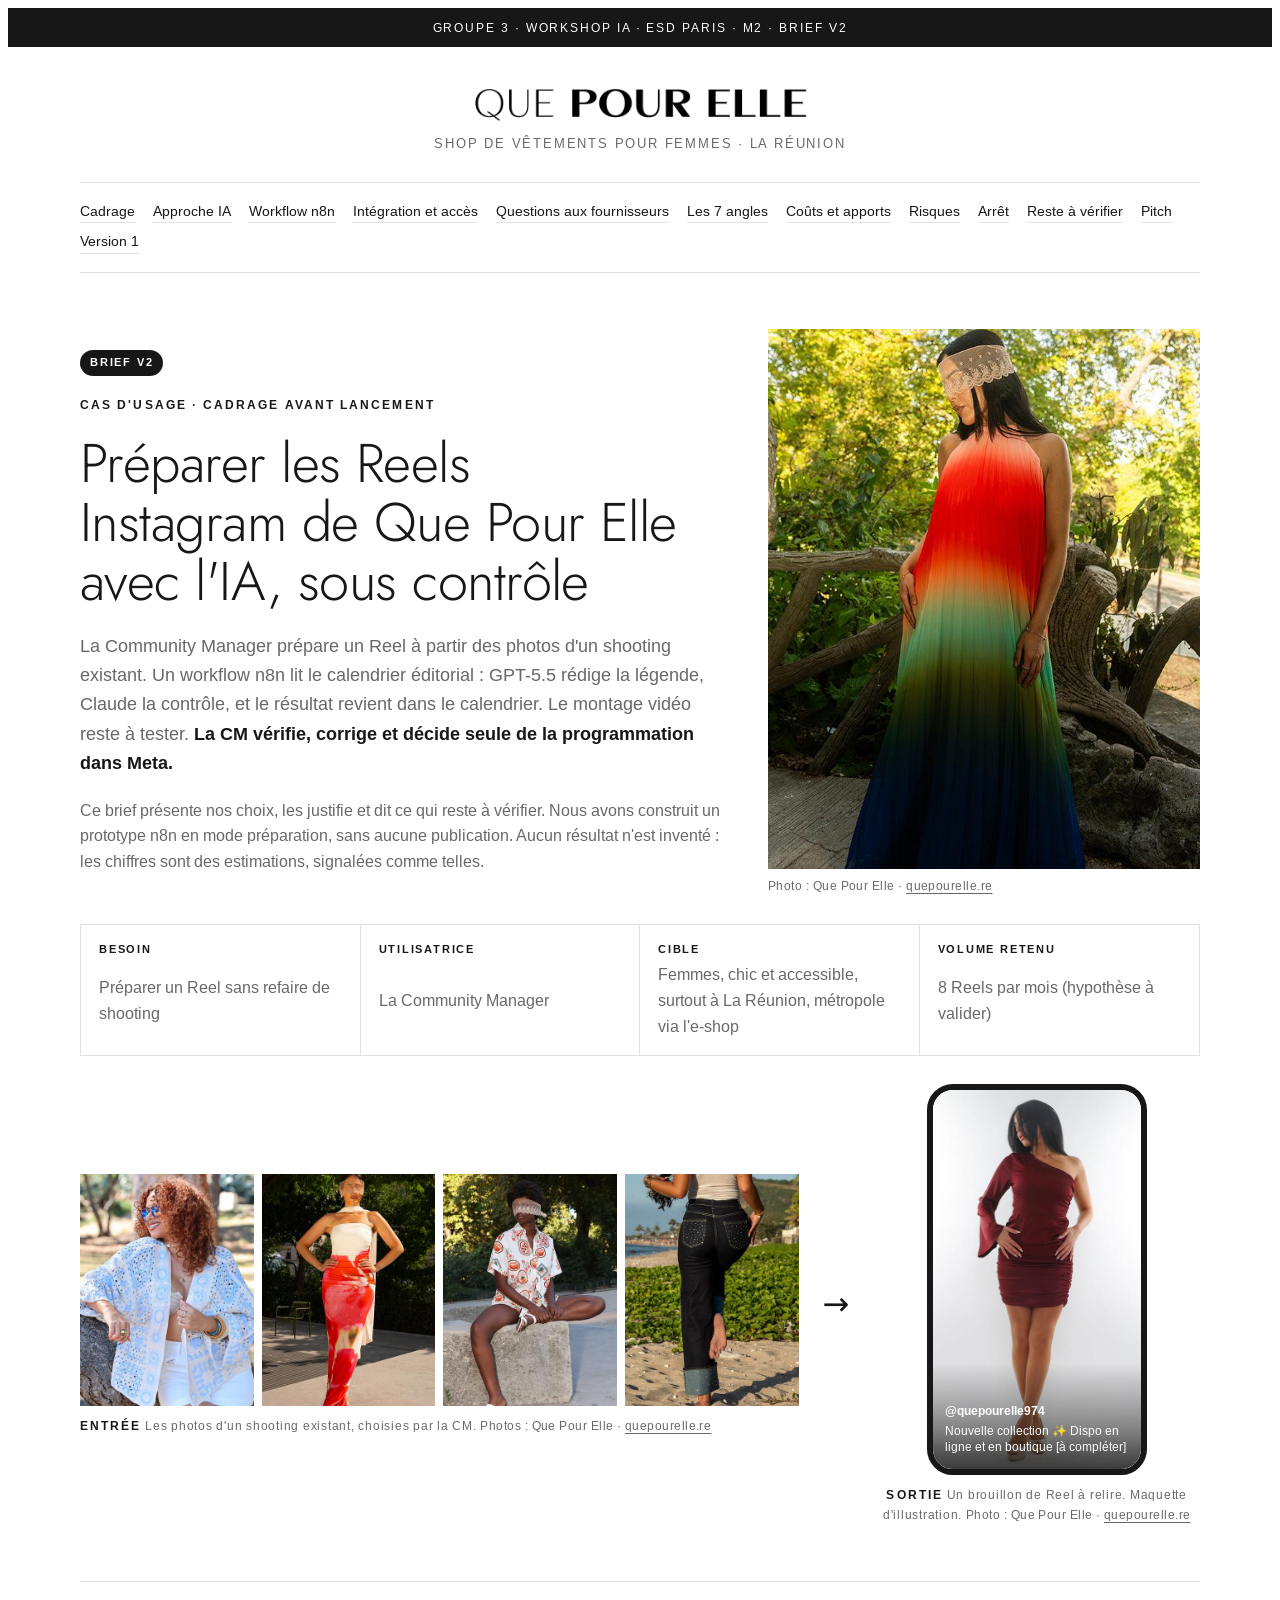
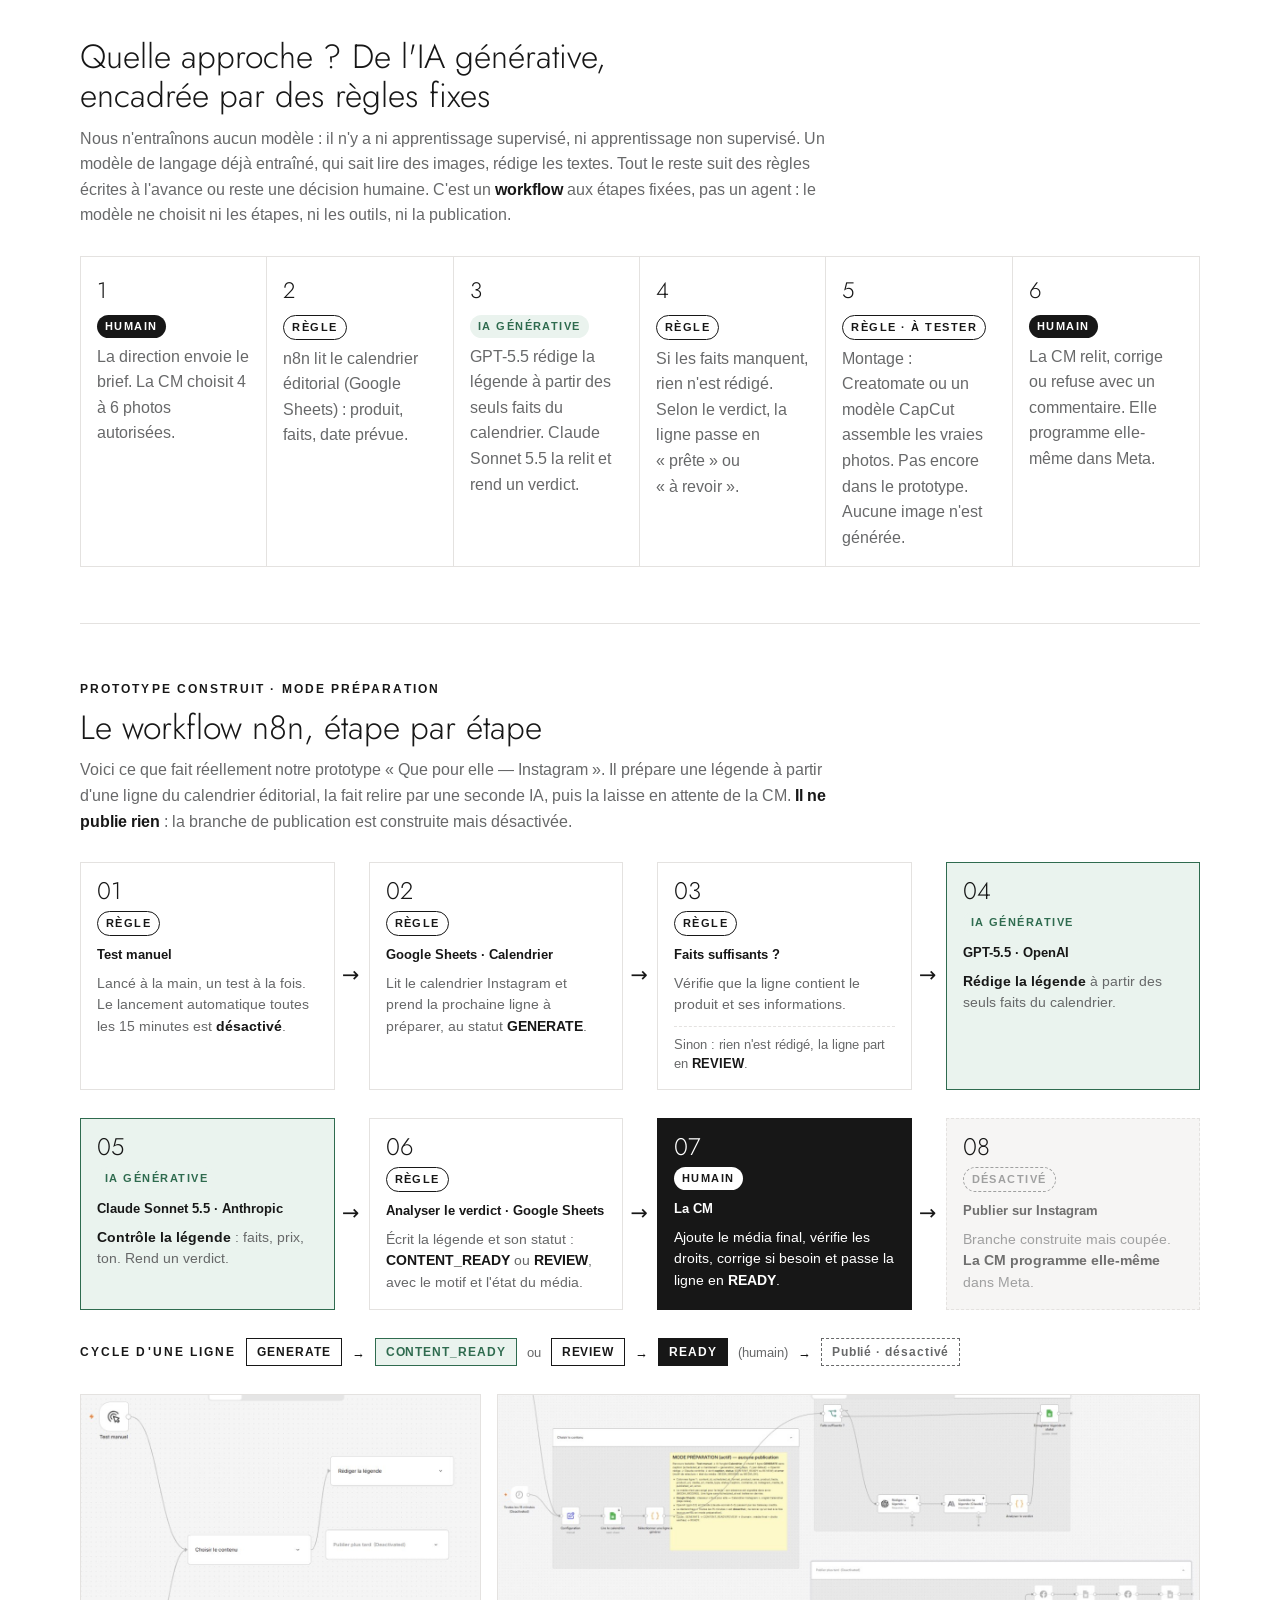
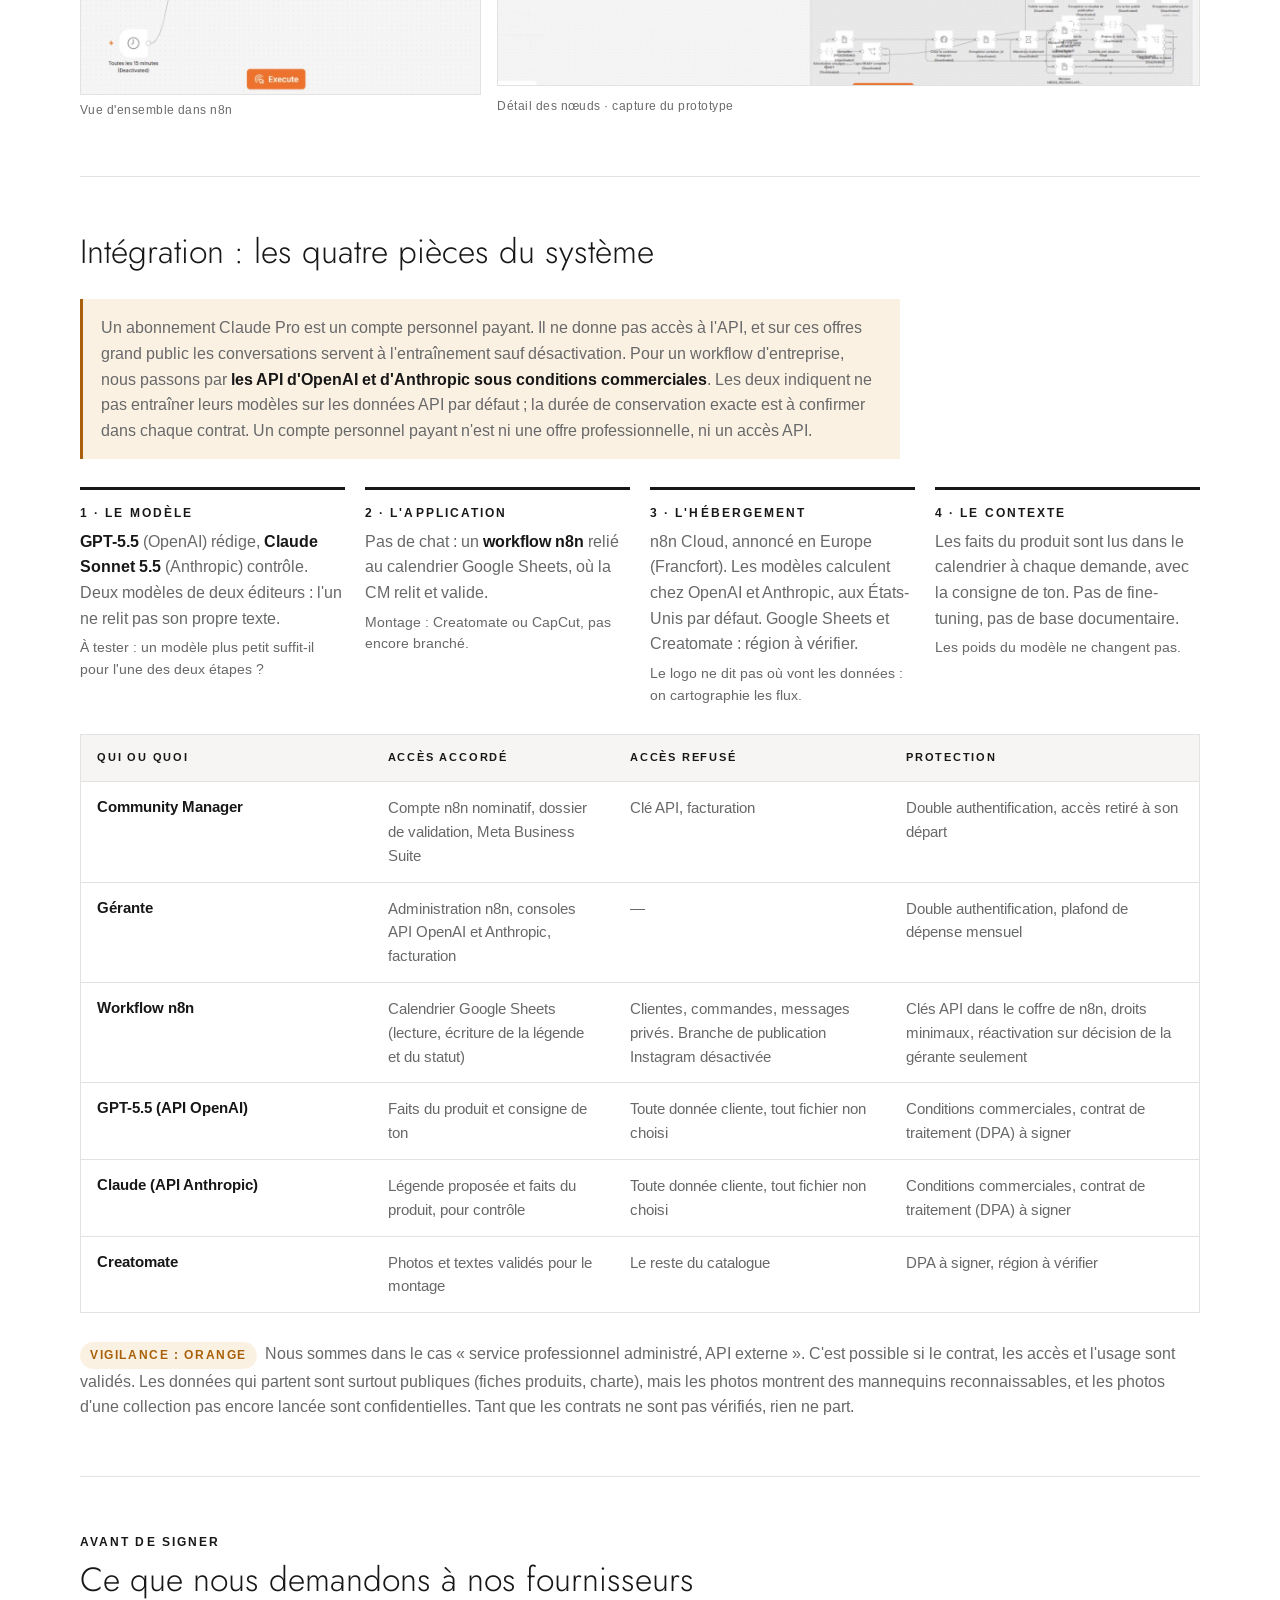
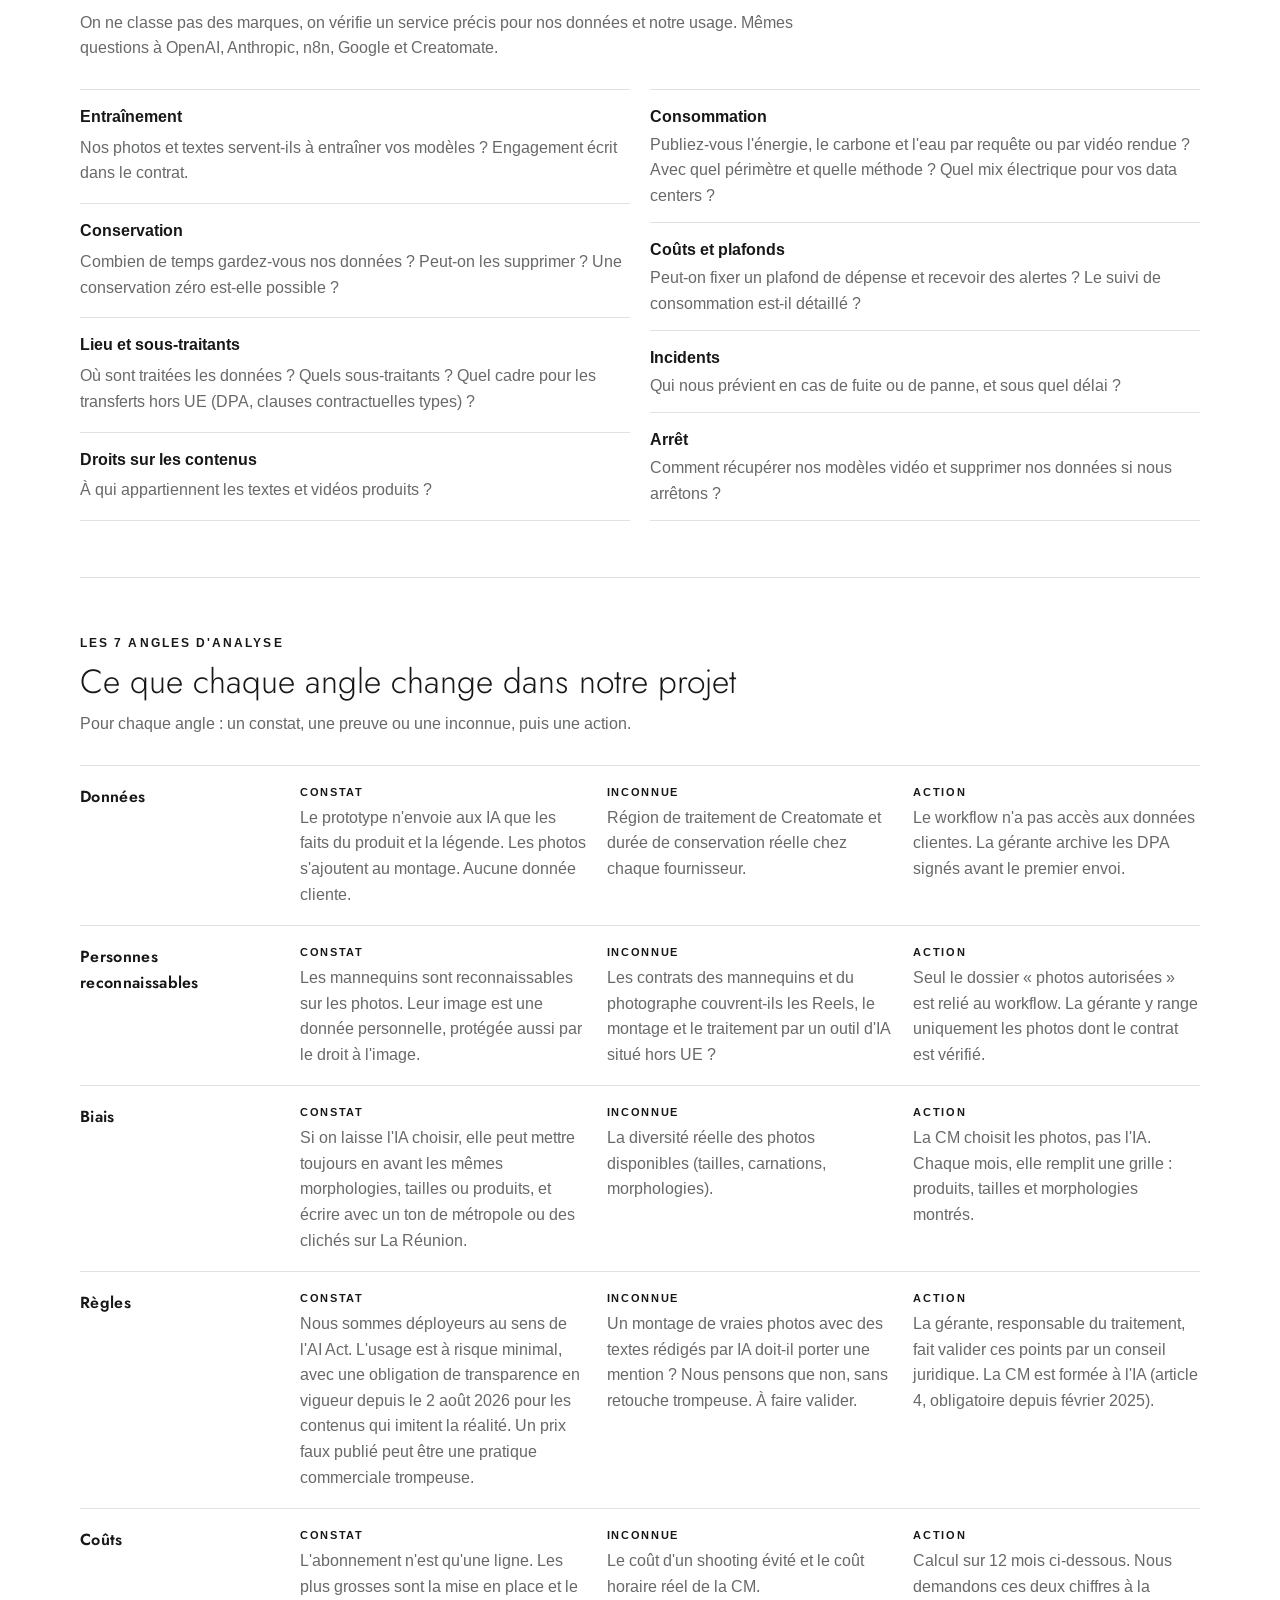
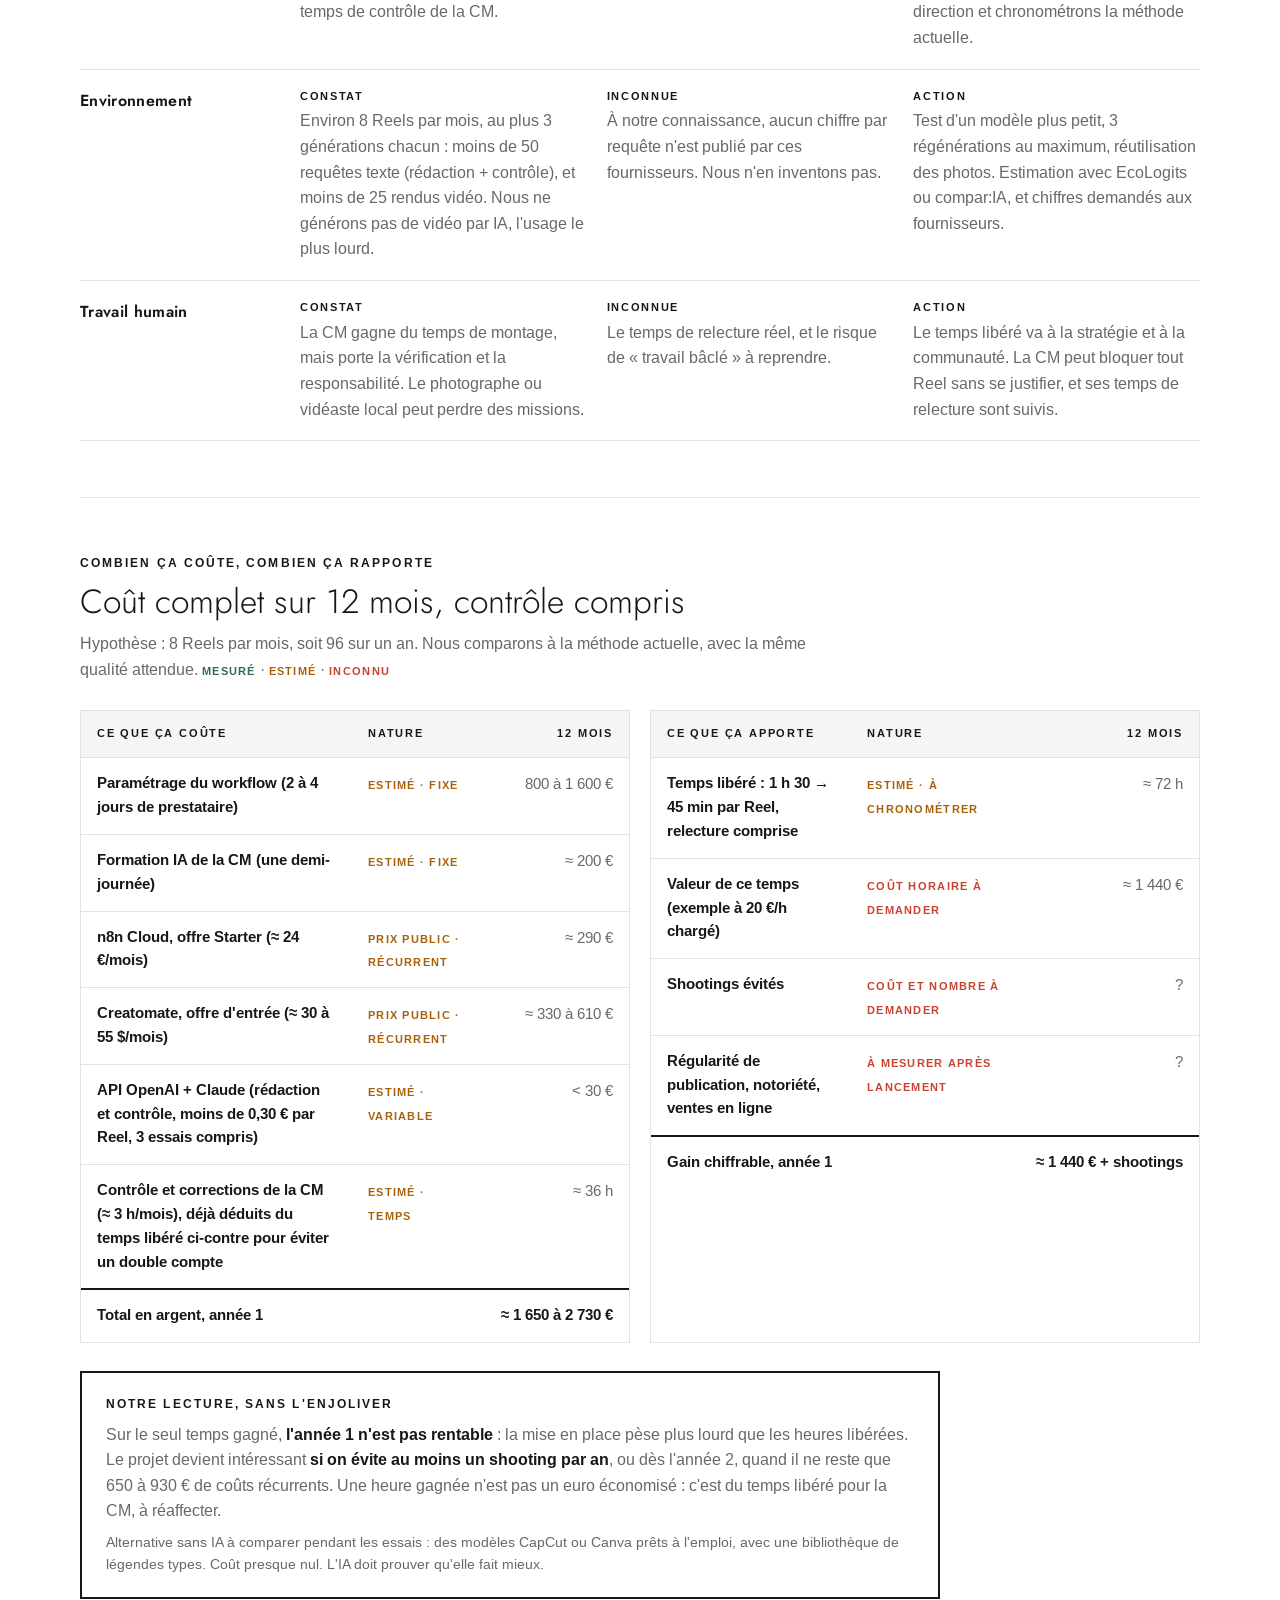
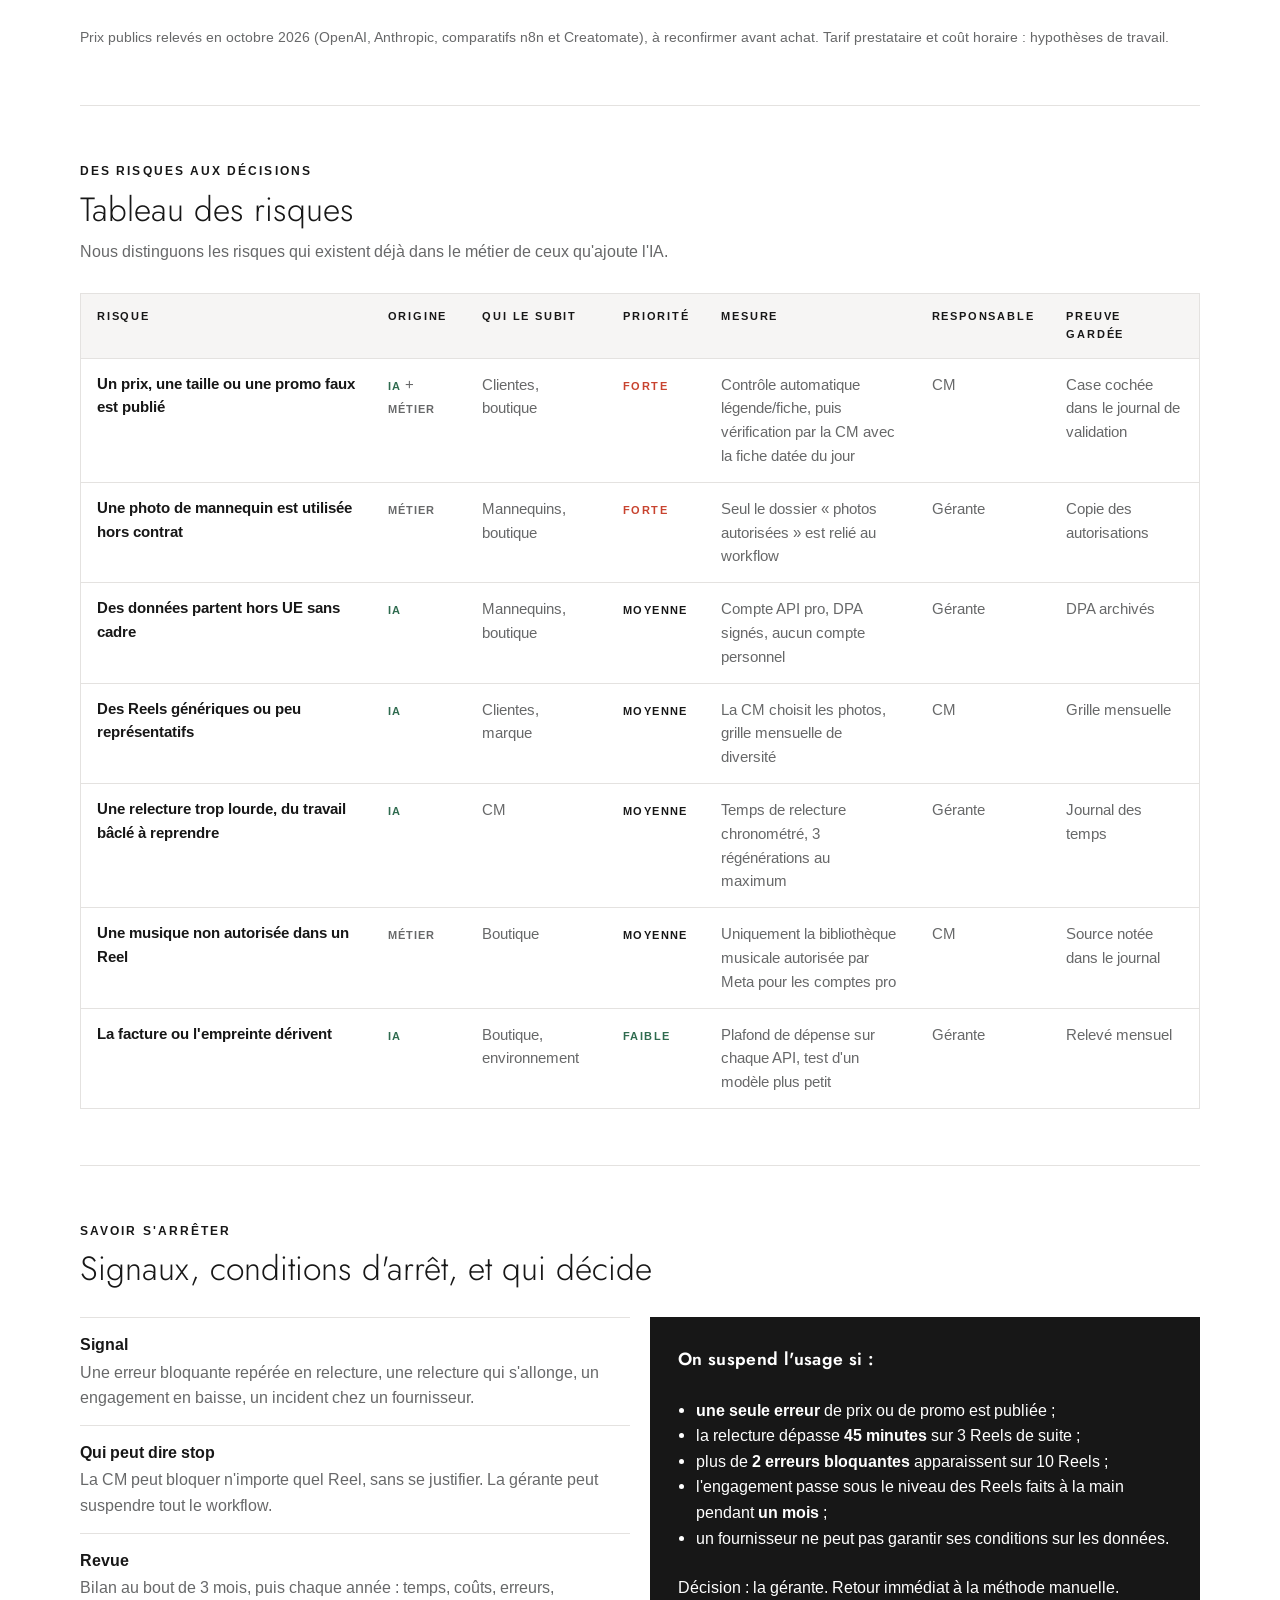
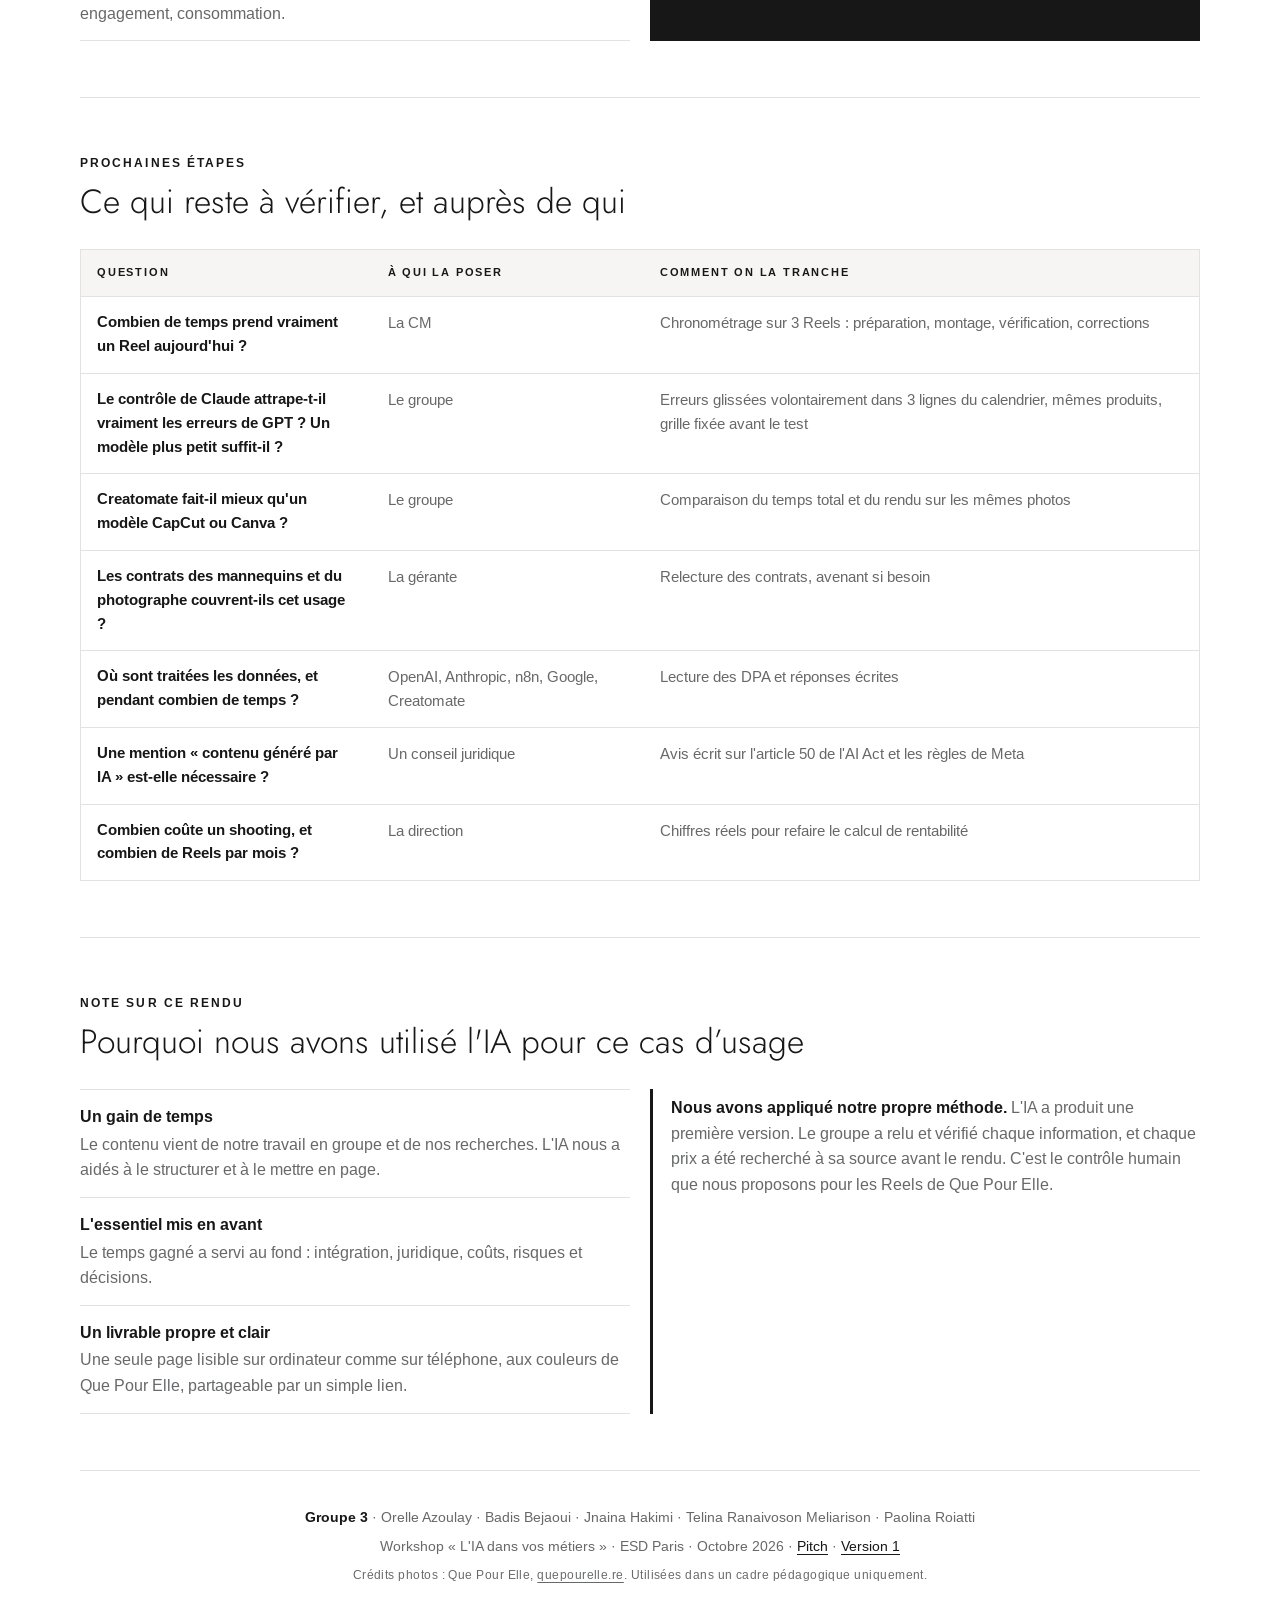
==== commit b260756f: "Workflow n8n réel, alignement brief/pitch, vidéos intro et conclusion dans le pitch Co-Authored-By: " ====
--- a/index.html
+++ b/index.html
@@ -51,6 +51,33 @@
 .verdict{border:2px solid var(--ink);padding:22px 24px;display:grid;gap:8px;max-width:860px}
 @media (max-width:900px){.four{grid-template-columns:1fr 1fr}.angle{grid-template-columns:1fr;gap:8px}}
 @media (max-width:560px){.four{grid-template-columns:1fr}.pipeline li{border-right:0;border-bottom:1px solid var(--line)}.pipeline li:last-child{border-bottom:0}}
+/* Workflow n8n réel */
+.wf{list-style:none;margin:0;padding:0;display:grid;grid-template-columns:repeat(4,minmax(0,1fr));gap:28px 34px;counter-reset:w}
+.wf li{position:relative;border:1px solid var(--line);background:var(--bg);padding:16px;display:grid;gap:8px;align-content:start;counter-increment:w;min-width:0}
+.wf li::before{content:counter(w,decimal-leading-zero);font-family:var(--display);font-size:1.5rem;font-weight:300;color:var(--ink);line-height:1}
+.wf li:not(:last-child)::after{content:"→";position:absolute;right:-26px;top:50%;transform:translateY(-50%);font-family:var(--display);font-size:1.3rem;color:var(--ink)}
+.wf li:nth-child(4)::after{content:none}
+.wf .tool{font-size:.8rem;color:var(--ink);font-weight:700}
+.wf p{font-size:.9rem;line-height:1.5}
+.wf li.ai{background:var(--ok-soft);border-color:var(--ok)}
+.wf li.hu{background:var(--ink);border-color:var(--ink);color:var(--bg)}
+.wf li.hu::before,.wf li.hu .tool,.wf li.hu strong{color:var(--bg)}
+.wf li.hu .who.h{background:var(--bg);color:var(--ink)}
+.wf li.off{border-style:dashed;background:var(--surface)}
+.wf li.off>*{opacity:.6}
+.wf li.off .who{border:1px dashed var(--text);color:var(--text)}
+.wf .branch{font-size:.8rem;border-top:1px dashed var(--line);padding-top:8px;margin-top:2px}
+.status{display:flex;flex-wrap:wrap;align-items:center;gap:10px;font-size:.8rem}
+.status code{font:700 .72rem/1 var(--body);letter-spacing:.08em;padding:7px 10px;border:1px solid var(--ink);color:var(--ink)}
+.status code.ok{background:var(--ok-soft);border-color:var(--ok);color:var(--ok)}
+.status code.hu{background:var(--ink);color:var(--bg)}
+.status code.off{border-style:dashed;color:var(--text);border-color:var(--text)}
+.status i{font-style:normal;color:var(--ink)}
+.shots{display:grid;grid-template-columns:minmax(0,1fr) minmax(0,1.75fr);gap:16px}
+.shots figure{margin:0;display:grid;gap:6px;min-width:0}
+.shots img{width:100%;height:auto;display:block;border:1px solid var(--line)}
+@media (max-width:900px){.wf{grid-template-columns:repeat(2,minmax(0,1fr))}.wf li:nth-child(2n)::after{content:none}.shots{grid-template-columns:1fr}}
+@media (max-width:560px){.wf{grid-template-columns:1fr;gap:30px}.wf li:not(:last-child)::after,.wf li:nth-child(2n):not(:last-child)::after{content:"↓";right:auto;left:50%;top:auto;bottom:-27px;transform:translateX(-50%)}}
 </style>
 </head>
 <body>
@@ -63,7 +90,7 @@
 </header>
 
 <nav class="toc" aria-label="Sommaire">
-  <a href="#cadrage">Cadrage</a><a href="#approche">Approche IA</a><a href="#integration">Intégration et accès</a><a href="#fournisseur">Questions aux fournisseurs</a><a href="#angles">Les 7 angles</a><a href="#couts">Coûts et apports</a><a href="#risques">Risques</a><a href="#arret">Arrêt</a><a href="#verifier">Reste à vérifier</a><a href="pitch.html">Pitch</a><a href="v1.html">Version 1</a>
+  <a href="#cadrage">Cadrage</a><a href="#approche">Approche IA</a><a href="#workflow">Workflow n8n</a><a href="#integration">Intégration et accès</a><a href="#fournisseur">Questions aux fournisseurs</a><a href="#angles">Les 7 angles</a><a href="#couts">Coûts et apports</a><a href="#risques">Risques</a><a href="#arret">Arrêt</a><a href="#verifier">Reste à vérifier</a><a href="pitch.html">Pitch</a><a href="v1.html">Version 1</a>
 </nav>
 
 <!-- HERO -->
@@ -73,8 +100,8 @@
     <span class="v2">BRIEF V2</span>
     <p class="eyebrow">Cas d'usage · Cadrage avant lancement</p>
     <h1>Préparer les Reels Instagram de Que Pour Elle avec l'IA, sous contrôle</h1>
-    <p class="lead">La Community Manager prépare un Reel à partir des photos d'un shooting existant. Un workflow n8n envoie les photos et la fiche produit à Claude, qui rédige le script, la légende et les hashtags. Un outil de montage assemble la vidéo. <strong>La CM vérifie, corrige et décide seule de la programmation dans Meta.</strong></p>
-    <p class="muted">Ce brief présente nos choix, les justifie et dit ce qui reste à vérifier. Nous n'avons rien construit et aucun résultat n'est inventé : les chiffres sont des estimations, signalées comme telles.</p>
+    <p class="lead">La Community Manager prépare un Reel à partir des photos d'un shooting existant. Un workflow n8n lit le calendrier éditorial : GPT-5.5 rédige la légende, Claude la contrôle, et le résultat revient dans le calendrier. Le montage vidéo reste à tester. <strong>La CM vérifie, corrige et décide seule de la programmation dans Meta.</strong></p>
+    <p class="muted">Ce brief présente nos choix, les justifie et dit ce qui reste à vérifier. Nous avons construit un prototype n8n en mode préparation, sans aucune publication. Aucun résultat n'est inventé : les chiffres sont des estimations, signalées comme telles.</p>
   </div>
   <figure class="hero-img">
     <img src="img/s_bagatelle3.jpg" alt="Robe longue dégradée de la collection Que Pour Elle" width="600" height="900">
@@ -122,27 +149,54 @@
   </div>
   <ol class="pipeline">
     <li><span class="who h">Humain</span>La direction envoie le brief. La CM choisit 4 à 6 photos autorisées.</li>
-    <li><span class="who r">Règle</span>n8n récupère la fiche produit du catalogue Shopify, en lecture seule.</li>
-    <li><span class="who ia">IA générative</span>Claude rédige le script du Reel, les textes à l'écran, la légende et les hashtags, à partir des seuls documents fournis.</li>
-    <li><span class="who r">Règle</span>n8n compare prix et tailles de la légende à la fiche et signale tout [à compléter].</li>
-    <li><span class="who r">Règle</span>Creatomate assemble les photos dans un modèle vidéo aux couleurs de la marque. Aucune image n'est générée.</li>
+    <li><span class="who r">Règle</span>n8n lit le calendrier éditorial (Google Sheets) : produit, faits, date prévue.</li>
+    <li><span class="who ia">IA générative</span>GPT-5.5 rédige la légende à partir des seuls faits du calendrier. Claude Sonnet 5.5 la relit et rend un verdict.</li>
+    <li><span class="who r">Règle</span>Si les faits manquent, rien n'est rédigé. Selon le verdict, la ligne passe en «&nbsp;prête&nbsp;» ou «&nbsp;à&nbsp;revoir&nbsp;».</li>
+    <li><span class="who r">Règle · à tester</span>Montage : Creatomate ou un modèle CapCut assemble les vraies photos. Pas encore dans le prototype. Aucune image n'est générée.</li>
     <li><span class="who h">Humain</span>La CM relit, corrige ou refuse avec un commentaire. Elle programme elle-même dans Meta.</li>
   </ol>
 </section>
 
+<!-- WORKFLOW N8N -->
+<section id="workflow">
+  <div class="head">
+    <p class="eyebrow">Prototype construit · Mode préparation</p>
+    <h2>Le workflow n8n, étape par étape</h2>
+    <p>Voici ce que fait réellement notre prototype « Que pour elle — Instagram ». Il prépare une légende à partir d'une ligne du calendrier éditorial, la fait relire par une seconde IA, puis la laisse en attente de la CM. <strong>Il ne publie rien</strong> : la branche de publication est construite mais désactivée.</p>
+  </div>
+  <ol class="wf">
+    <li><span class="who r">Règle</span><span class="tool">Test manuel</span><p>Lancé à la main, un test à la fois. Le lancement automatique toutes les 15 minutes est <strong>désactivé</strong>.</p></li>
+    <li><span class="who r">Règle</span><span class="tool">Google Sheets · Calendrier</span><p>Lit le calendrier Instagram et prend la prochaine ligne à préparer, au statut <strong>GENERATE</strong>.</p></li>
+    <li><span class="who r">Règle</span><span class="tool">Faits suffisants ?</span><p>Vérifie que la ligne contient le produit et ses informations.</p><p class="branch">Sinon : rien n'est rédigé, la ligne part en <strong>REVIEW</strong>.</p></li>
+    <li class="ai"><span class="who ia">IA générative</span><span class="tool">GPT-5.5 · OpenAI</span><p><strong>Rédige la légende</strong> à partir des seuls faits du calendrier.</p></li>
+    <li class="ai"><span class="who ia">IA générative</span><span class="tool">Claude Sonnet 5.5 · Anthropic</span><p><strong>Contrôle la légende</strong> : faits, prix, ton. Rend un verdict.</p></li>
+    <li><span class="who r">Règle</span><span class="tool">Analyser le verdict · Google Sheets</span><p>Écrit la légende et son statut : <strong>CONTENT_READY</strong> ou <strong>REVIEW</strong>, avec le motif et l'état du média.</p></li>
+    <li class="hu"><span class="who h">Humain</span><span class="tool">La CM</span><p>Ajoute le média final, vérifie les droits, corrige si besoin et passe la ligne en <strong>READY</strong>.</p></li>
+    <li class="off"><span class="who">Désactivé</span><span class="tool">Publier sur Instagram</span><p>Branche construite mais coupée. <strong>La CM programme elle-même</strong> dans Meta.</p></li>
+  </ol>
+  <div class="status" aria-label="Cycle de vie d'une ligne du calendrier">
+    <b class="eyebrow">Cycle d'une ligne</b>
+    <code>GENERATE</code><i>→</i><code class="ok">CONTENT_READY</code><span>ou</span><code>REVIEW</code><i>→</i><code class="hu">READY</code><span>(humain)</span><i>→</i><code class="off">Publié · désactivé</code>
+  </div>
+  <div class="shots">
+    <figure><img src="img/n8n_vue.jpg" alt="Vue d'ensemble du workflow n8n : déclencheurs, choisir le contenu, rédiger la légende, publier plus tard désactivé" width="900" height="675" loading="lazy"><figcaption class="credit">Vue d'ensemble dans n8n</figcaption></figure>
+    <figure><img src="img/n8n_detail.jpg" alt="Détail du workflow n8n : lecture du calendrier, rédaction par OpenAI, contrôle par Claude, branche de publication désactivée" width="1570" height="650" loading="lazy"><figcaption class="credit">Détail des nœuds · capture du prototype</figcaption></figure>
+  </div>
+</section>
+
 <!-- INTEGRATION -->
 <section id="integration">
   <div class="head">
     <h2>Intégration : les quatre pièces du système</h2>
   </div>
   <div class="fix">
-    <p>Un abonnement Claude Pro est un compte personnel payant. Il ne donne pas accès à l'API, et sur ces offres grand public les conversations servent à l'entraînement sauf désactivation. Pour un workflow d'entreprise, nous prenons <strong>l'API Claude sous conditions commerciales</strong>. Anthropic indique ne pas entraîner ses modèles sur ces données, avec une conservation standard de 30 jours. Un compte personnel payant n'est ni une offre professionnelle, ni un accès API.</p>
+    <p>Un abonnement Claude Pro est un compte personnel payant. Il ne donne pas accès à l'API, et sur ces offres grand public les conversations servent à l'entraînement sauf désactivation. Pour un workflow d'entreprise, nous passons par <strong>les API d'OpenAI et d'Anthropic sous conditions commerciales</strong>. Les deux indiquent ne pas entraîner leurs modèles sur les données API par défaut ; la durée de conservation exacte est à confirmer dans chaque contrat. Un compte personnel payant n'est ni une offre professionnelle, ni un accès API.</p>
   </div>
   <div class="four">
-    <div><b class="eyebrow">1 · Le modèle</b><p><strong>Claude Haiku 5.5</strong> en premier choix, <strong>Sonnet 5.5</strong> si la qualité du ton ne suffit pas. Modèle propriétaire distant, appelé par API.</p><p class="note muted">Le plus petit modèle qui suffit : on teste Haiku d'abord.</p></div>
-    <div><b class="eyebrow">2 · L'application</b><p>Pas de chat : un <strong>workflow n8n</strong> avec un formulaire de brief, un dossier de validation et une notification à la CM.</p><p class="note muted">Montage : Creatomate, appelé par n8n, à tester.</p></div>
-    <div><b class="eyebrow">3 · L'hébergement</b><p>n8n Cloud, annoncé en Europe (Francfort). Le modèle calcule chez Anthropic, aux États-Unis par défaut. Creatomate : région à vérifier.</p><p class="note muted">Le logo ne dit pas où vont les données : on cartographie les flux.</p></div>
-    <div><b class="eyebrow">4 · Le contexte</b><p>Les documents sont joints à chaque demande : fiche produit, charte, 10 posts réussis. Pas de fine-tuning, pas de base documentaire.</p><p class="note muted">Les poids du modèle ne changent pas.</p></div>
+    <div><b class="eyebrow">1 · Le modèle</b><p><strong>GPT-5.5</strong> (OpenAI) rédige, <strong>Claude Sonnet 5.5</strong> (Anthropic) contrôle. Deux modèles de deux éditeurs : l'un ne relit pas son propre texte.</p><p class="note muted">À tester : un modèle plus petit suffit-il pour l'une des deux étapes ?</p></div>
+    <div><b class="eyebrow">2 · L'application</b><p>Pas de chat : un <strong>workflow n8n</strong> relié au calendrier Google Sheets, où la CM relit et valide.</p><p class="note muted">Montage : Creatomate ou CapCut, pas encore branché.</p></div>
+    <div><b class="eyebrow">3 · L'hébergement</b><p>n8n Cloud, annoncé en Europe (Francfort). Les modèles calculent chez OpenAI et Anthropic, aux États-Unis par défaut. Google Sheets et Creatomate : région à vérifier.</p><p class="note muted">Le logo ne dit pas où vont les données : on cartographie les flux.</p></div>
+    <div><b class="eyebrow">4 · Le contexte</b><p>Les faits du produit sont lus dans le calendrier à chaque demande, avec la consigne de ton. Pas de fine-tuning, pas de base documentaire.</p><p class="note muted">Les poids du modèle ne changent pas.</p></div>
   </div>
 
   <div class="tbl">
@@ -150,9 +204,10 @@
       <thead><tr><th>Qui ou quoi</th><th>Accès accordé</th><th>Accès refusé</th><th>Protection</th></tr></thead>
       <tbody>
         <tr><td>Community Manager</td><td>Compte n8n nominatif, dossier de validation, Meta Business Suite</td><td>Clé API, facturation</td><td>Double authentification, accès retiré à son départ</td></tr>
-        <tr><td>Gérante</td><td>Administration n8n, console API Anthropic, facturation</td><td>—</td><td>Double authentification, plafond de dépense mensuel</td></tr>
-        <tr><td>Workflow n8n</td><td>Catalogue Shopify en lecture (produits seulement), dossier « photos autorisées »</td><td>Clientes, commandes, messages privés, publication Meta</td><td>Clé API stockée dans le coffre de n8n, droits minimaux</td></tr>
-        <tr><td>Claude (API)</td><td>Photos choisies, fiche produit, charte, exemples</td><td>Toute donnée cliente, tout fichier non choisi</td><td>Conditions commerciales, contrat de traitement (DPA), conservation 30 jours</td></tr>
+        <tr><td>Gérante</td><td>Administration n8n, consoles API OpenAI et Anthropic, facturation</td><td>—</td><td>Double authentification, plafond de dépense mensuel</td></tr>
+        <tr><td>Workflow n8n</td><td>Calendrier Google Sheets (lecture, écriture de la légende et du statut)</td><td>Clientes, commandes, messages privés. Branche de publication Instagram désactivée</td><td>Clés API dans le coffre de n8n, droits minimaux, réactivation sur décision de la gérante seulement</td></tr>
+        <tr><td>GPT-5.5 (API OpenAI)</td><td>Faits du produit et consigne de ton</td><td>Toute donnée cliente, tout fichier non choisi</td><td>Conditions commerciales, contrat de traitement (DPA) à signer</td></tr>
+        <tr><td>Claude (API Anthropic)</td><td>Légende proposée et faits du produit, pour contrôle</td><td>Toute donnée cliente, tout fichier non choisi</td><td>Conditions commerciales, contrat de traitement (DPA) à signer</td></tr>
         <tr><td>Creatomate</td><td>Photos et textes validés pour le montage</td><td>Le reste du catalogue</td><td>DPA à signer, région à vérifier</td></tr>
       </tbody>
     </table>
@@ -165,7 +220,7 @@
   <div class="head">
     <p class="eyebrow">Avant de signer</p>
     <h2>Ce que nous demandons à nos fournisseurs</h2>
-    <p>On ne classe pas des marques, on vérifie un service précis pour nos données et notre usage. Mêmes questions à Anthropic, n8n et Creatomate.</p>
+    <p>On ne classe pas des marques, on vérifie un service précis pour nos données et notre usage. Mêmes questions à OpenAI, Anthropic, n8n, Google et Creatomate.</p>
   </div>
   <div class="two">
     <ul class="list">
@@ -191,12 +246,12 @@
     <p>Pour chaque angle : un constat, une preuve ou une inconnue, puis une action.</p>
   </div>
   <div class="angles">
-    <div class="angle"><h3>Données</h3><div><span class="k">Constat</span>Seules les photos choisies, la fiche produit, la charte et des exemples sont envoyés. Aucune donnée cliente.</div><div><span class="k">Inconnue</span>Région de traitement de Creatomate et durée de conservation réelle chez chaque fournisseur.</div><div><span class="k">Action</span>Le workflow n'a pas accès aux clientes dans Shopify. La gérante archive les DPA signés avant le premier envoi.</div></div>
+    <div class="angle"><h3>Données</h3><div><span class="k">Constat</span>Le prototype n'envoie aux IA que les faits du produit et la légende. Les photos s'ajoutent au montage. Aucune donnée cliente.</div><div><span class="k">Inconnue</span>Région de traitement de Creatomate et durée de conservation réelle chez chaque fournisseur.</div><div><span class="k">Action</span>Le workflow n'a pas accès aux données clientes. La gérante archive les DPA signés avant le premier envoi.</div></div>
     <div class="angle"><h3>Personnes reconnaissables</h3><div><span class="k">Constat</span>Les mannequins sont reconnaissables sur les photos. Leur image est une donnée personnelle, protégée aussi par le droit à l'image.</div><div><span class="k">Inconnue</span>Les contrats des mannequins et du photographe couvrent-ils les Reels, le montage et le traitement par un outil d'IA situé hors UE ?</div><div><span class="k">Action</span>Seul le dossier « photos autorisées » est relié au workflow. La gérante y range uniquement les photos dont le contrat est vérifié.</div></div>
     <div class="angle"><h3>Biais</h3><div><span class="k">Constat</span>Si on laisse l'IA choisir, elle peut mettre toujours en avant les mêmes morphologies, tailles ou produits, et écrire avec un ton de métropole ou des clichés sur La Réunion.</div><div><span class="k">Inconnue</span>La diversité réelle des photos disponibles (tailles, carnations, morphologies).</div><div><span class="k">Action</span>La CM choisit les photos, pas l'IA. Chaque mois, elle remplit une grille : produits, tailles et morphologies montrés.</div></div>
     <div class="angle"><h3>Règles</h3><div><span class="k">Constat</span>Nous sommes déployeurs au sens de l'AI Act. L'usage est à risque minimal, avec une obligation de transparence en vigueur depuis le 2 août 2026 pour les contenus qui imitent la réalité. Un prix faux publié peut être une pratique commerciale trompeuse.</div><div><span class="k">Inconnue</span>Un montage de vraies photos avec des textes rédigés par IA doit-il porter une mention ? Nous pensons que non, sans retouche trompeuse. À faire valider.</div><div><span class="k">Action</span>La gérante, responsable du traitement, fait valider ces points par un conseil juridique. La CM est formée à l'IA (article 4, obligatoire depuis février 2025).</div></div>
     <div class="angle"><h3>Coûts</h3><div><span class="k">Constat</span>L'abonnement n'est qu'une ligne. Les plus grosses sont la mise en place et le temps de contrôle de la CM.</div><div><span class="k">Inconnue</span>Le coût d'un shooting évité et le coût horaire réel de la CM.</div><div><span class="k">Action</span>Calcul sur 12 mois ci-dessous. Nous demandons ces deux chiffres à la direction et chronométrons la méthode actuelle.</div></div>
-    <div class="angle"><h3>Environnement</h3><div><span class="k">Constat</span>Environ 8 Reels par mois, au plus 3 générations chacun : moins de 25 requêtes texte et images, et moins de 25 rendus vidéo. Nous ne générons pas de vidéo par IA, l'usage le plus lourd.</div><div><span class="k">Inconnue</span>À notre connaissance, aucun chiffre par requête n'est publié par ces fournisseurs. Nous n'en inventons pas.</div><div><span class="k">Action</span>Haiku d'abord, 3 régénérations au maximum, réutilisation des photos. Estimation avec EcoLogits ou compar:IA, et chiffres demandés aux fournisseurs.</div></div>
+    <div class="angle"><h3>Environnement</h3><div><span class="k">Constat</span>Environ 8 Reels par mois, au plus 3 générations chacun : moins de 50 requêtes texte (rédaction + contrôle), et moins de 25 rendus vidéo. Nous ne générons pas de vidéo par IA, l'usage le plus lourd.</div><div><span class="k">Inconnue</span>À notre connaissance, aucun chiffre par requête n'est publié par ces fournisseurs. Nous n'en inventons pas.</div><div><span class="k">Action</span>Test d'un modèle plus petit, 3 régénérations au maximum, réutilisation des photos. Estimation avec EcoLogits ou compar:IA, et chiffres demandés aux fournisseurs.</div></div>
     <div class="angle"><h3>Travail humain</h3><div><span class="k">Constat</span>La CM gagne du temps de montage, mais porte la vérification et la responsabilité. Le photographe ou vidéaste local peut perdre des missions.</div><div><span class="k">Inconnue</span>Le temps de relecture réel, et le risque de « travail bâclé » à reprendre.</div><div><span class="k">Action</span>Le temps libéré va à la stratégie et à la communauté. La CM peut bloquer tout Reel sans se justifier, et ses temps de relecture sont suivis.</div></div>
   </div>
 </section>
@@ -217,7 +272,7 @@
           <tr><td>Formation IA de la CM (une demi-journée)</td><td><span class="kind e">Estimé · fixe</span></td><td>≈ 200 €</td></tr>
           <tr><td>n8n Cloud, offre Starter (≈ 24 €/mois)</td><td><span class="kind e">Prix public · récurrent</span></td><td>≈ 290 €</td></tr>
           <tr><td>Creatomate, offre d'entrée (≈ 30 à 55 $/mois)</td><td><span class="kind e">Prix public · récurrent</span></td><td>≈ 330 à 610 €</td></tr>
-          <tr><td>API Claude (moins de 0,30 € par Reel, 3 essais compris)</td><td><span class="kind e">Estimé · variable</span></td><td>&lt; 30 €</td></tr>
+          <tr><td>API OpenAI + Claude (rédaction et contrôle, moins de 0,30 € par Reel, 3 essais compris)</td><td><span class="kind e">Estimé · variable</span></td><td>&lt; 30 €</td></tr>
           <tr><td>Contrôle et corrections de la CM (≈ 3 h/mois), déjà déduits du temps libéré ci-contre pour éviter un double compte</td><td><span class="kind e">Estimé · temps</span></td><td>≈ 36 h</td></tr>
           <tr class="total"><td>Total en argent, année 1</td><td></td><td>≈ 1 650 à 2 730 €</td></tr>
         </tbody>
@@ -241,7 +296,7 @@
     <p>Sur le seul temps gagné, <strong>l'année 1 n'est pas rentable</strong> : la mise en place pèse plus lourd que les heures libérées. Le projet devient intéressant <strong>si on évite au moins un shooting par an</strong>, ou dès l'année 2, quand il ne reste que 650 à 930 € de coûts récurrents. Une heure gagnée n'est pas un euro économisé : c'est du temps libéré pour la CM, à réaffecter.</p>
     <p class="note muted">Alternative sans IA à comparer pendant les essais : des modèles CapCut ou Canva prêts à l'emploi, avec une bibliothèque de légendes types. Coût presque nul. L'IA doit prouver qu'elle fait mieux.</p>
   </div>
-  <p class="note muted">Prix publics relevés en octobre 2026 (Anthropic, comparatifs n8n et Creatomate), à reconfirmer avant achat. Tarif prestataire et coût horaire : hypothèses de travail.</p>
+  <p class="note muted">Prix publics relevés en octobre 2026 (OpenAI, Anthropic, comparatifs n8n et Creatomate), à reconfirmer avant achat. Tarif prestataire et coût horaire : hypothèses de travail.</p>
 </section>
 
 <!-- RISQUES -->
@@ -261,7 +316,7 @@
         <tr><td>Des Reels génériques ou peu représentatifs</td><td><span class="orig ia">IA</span></td><td>Clientes, marque</td><td><span class="lvl m">Moyenne</span></td><td>La CM choisit les photos, grille mensuelle de diversité</td><td>CM</td><td>Grille mensuelle</td></tr>
         <tr><td>Une relecture trop lourde, du travail bâclé à reprendre</td><td><span class="orig ia">IA</span></td><td>CM</td><td><span class="lvl m">Moyenne</span></td><td>Temps de relecture chronométré, 3 régénérations au maximum</td><td>Gérante</td><td>Journal des temps</td></tr>
         <tr><td>Une musique non autorisée dans un Reel</td><td><span class="orig mt">Métier</span></td><td>Boutique</td><td><span class="lvl m">Moyenne</span></td><td>Uniquement la bibliothèque musicale autorisée par Meta pour les comptes pro</td><td>CM</td><td>Source notée dans le journal</td></tr>
-        <tr><td>La facture ou l'empreinte dérivent</td><td><span class="orig ia">IA</span></td><td>Boutique, environnement</td><td><span class="lvl l">Faible</span></td><td>Plafond de dépense API, Haiku d'abord</td><td>Gérante</td><td>Relevé mensuel</td></tr>
+        <tr><td>La facture ou l'empreinte dérivent</td><td><span class="orig ia">IA</span></td><td>Boutique, environnement</td><td><span class="lvl l">Faible</span></td><td>Plafond de dépense sur chaque API, test d'un modèle plus petit</td><td>Gérante</td><td>Relevé mensuel</td></tr>
       </tbody>
     </table>
   </div>
@@ -304,10 +359,10 @@
       <thead><tr><th>Question</th><th>À qui la poser</th><th>Comment on la tranche</th></tr></thead>
       <tbody>
         <tr><td>Combien de temps prend vraiment un Reel aujourd'hui ?</td><td>La CM</td><td>Chronométrage sur 3 Reels : préparation, montage, vérification, corrections</td></tr>
-        <tr><td>Haiku 5.5 suffit-il, ou faut-il Sonnet 5.5 ?</td><td>Le groupe</td><td>Même consigne, mêmes 3 produits, notés sur une grille fixée avant le test</td></tr>
+        <tr><td>Le contrôle de Claude attrape-t-il vraiment les erreurs de GPT ? Un modèle plus petit suffit-il ?</td><td>Le groupe</td><td>Erreurs glissées volontairement dans 3 lignes du calendrier, mêmes produits, grille fixée avant le test</td></tr>
         <tr><td>Creatomate fait-il mieux qu'un modèle CapCut ou Canva ?</td><td>Le groupe</td><td>Comparaison du temps total et du rendu sur les mêmes photos</td></tr>
         <tr><td>Les contrats des mannequins et du photographe couvrent-ils cet usage ?</td><td>La gérante</td><td>Relecture des contrats, avenant si besoin</td></tr>
-        <tr><td>Où sont traitées les données, et pendant combien de temps ?</td><td>Anthropic, n8n, Creatomate</td><td>Lecture des DPA et réponses écrites</td></tr>
+        <tr><td>Où sont traitées les données, et pendant combien de temps ?</td><td>OpenAI, Anthropic, n8n, Google, Creatomate</td><td>Lecture des DPA et réponses écrites</td></tr>
         <tr><td>Une mention « contenu généré par IA » est-elle nécessaire ?</td><td>Un conseil juridique</td><td>Avis écrit sur l'article 50 de l'AI Act et les règles de Meta</td></tr>
         <tr><td>Combien coûte un shooting, et combien de Reels par mois ?</td><td>La direction</td><td>Chiffres réels pour refaire le calcul de rentabilité</td></tr>
       </tbody>
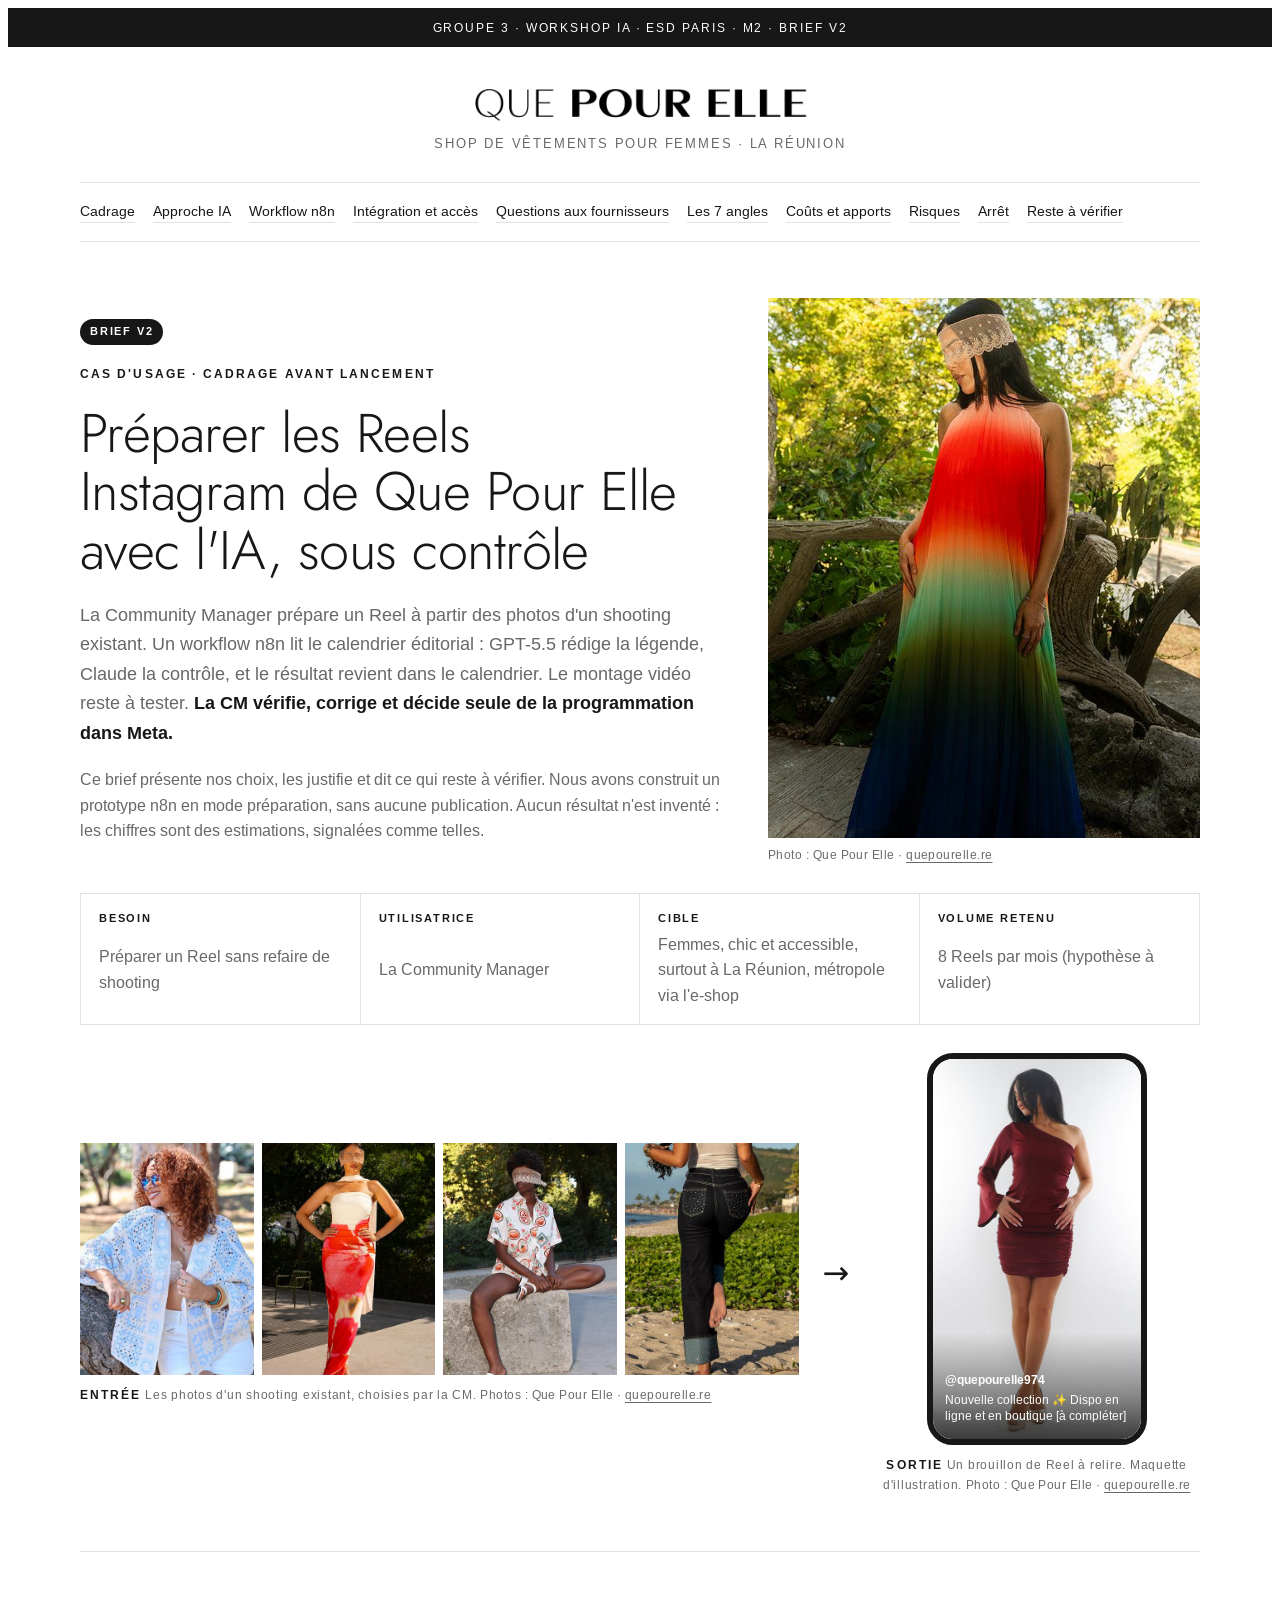
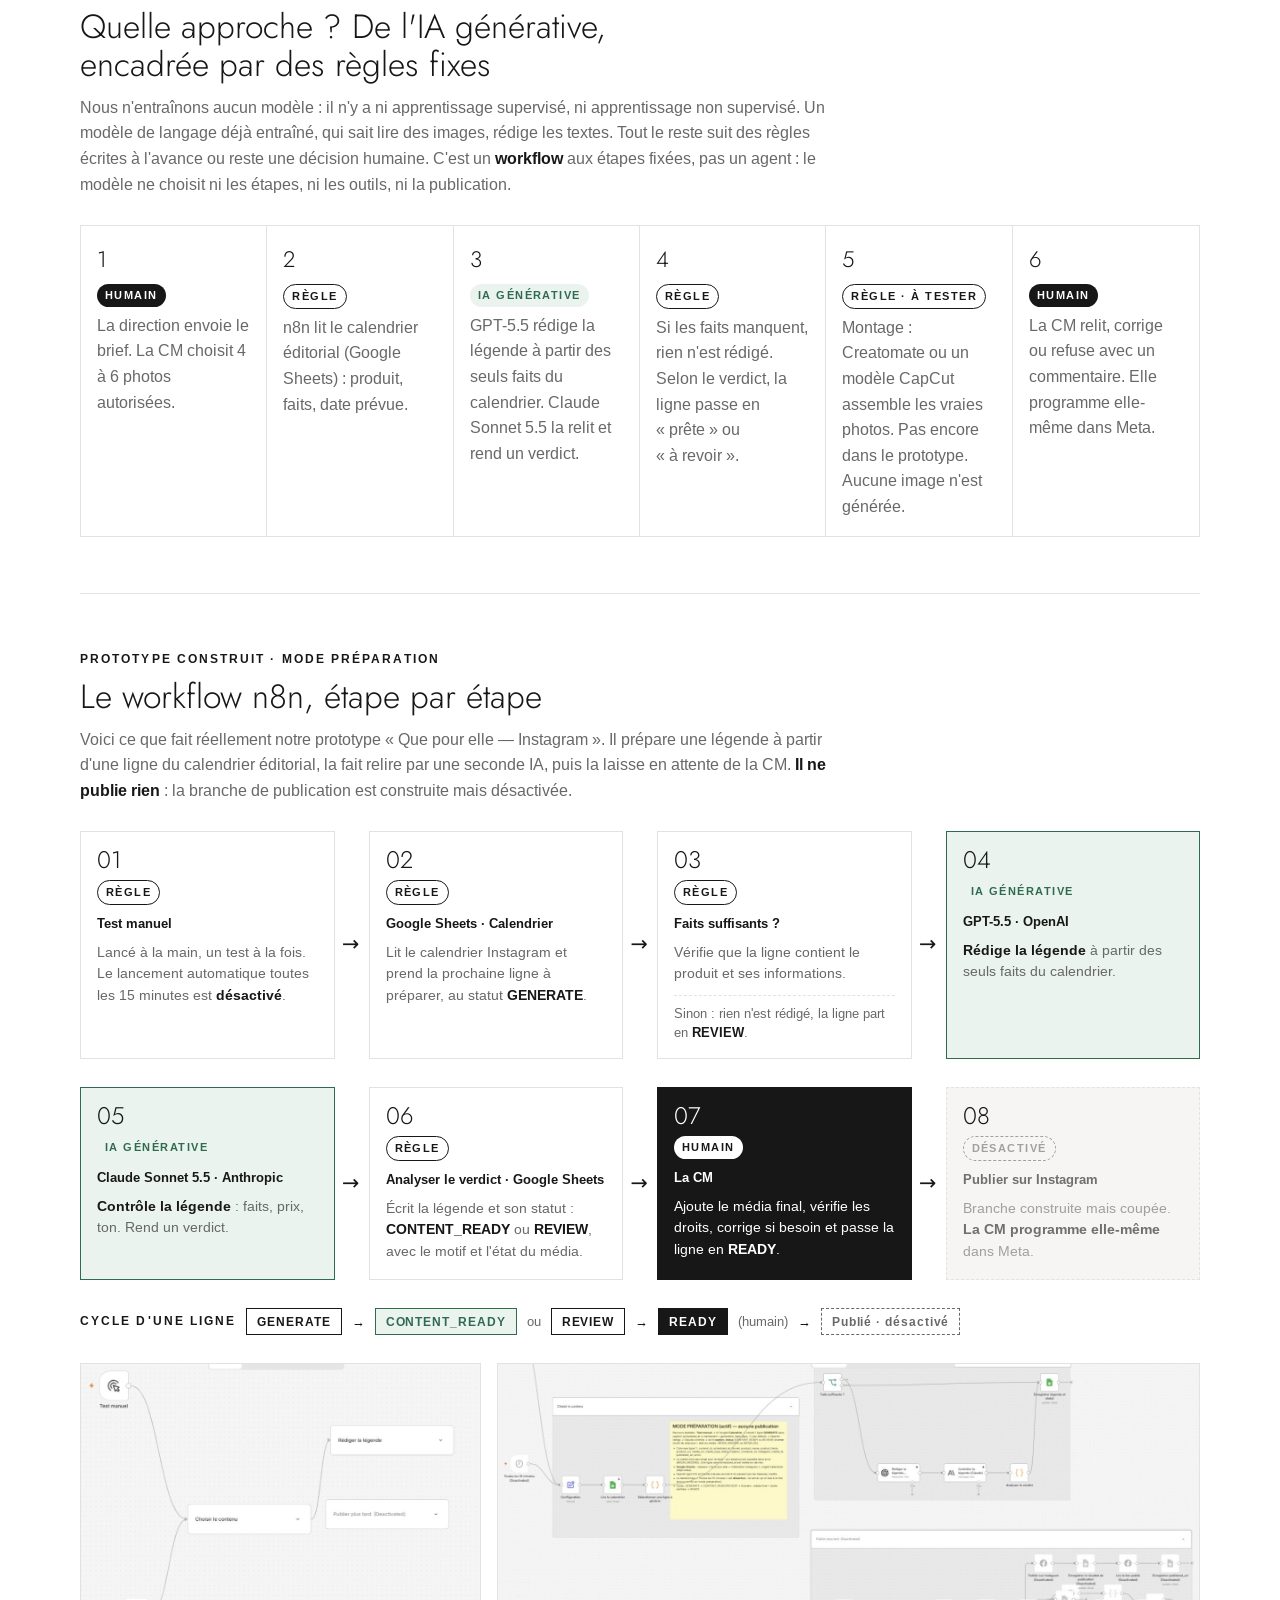
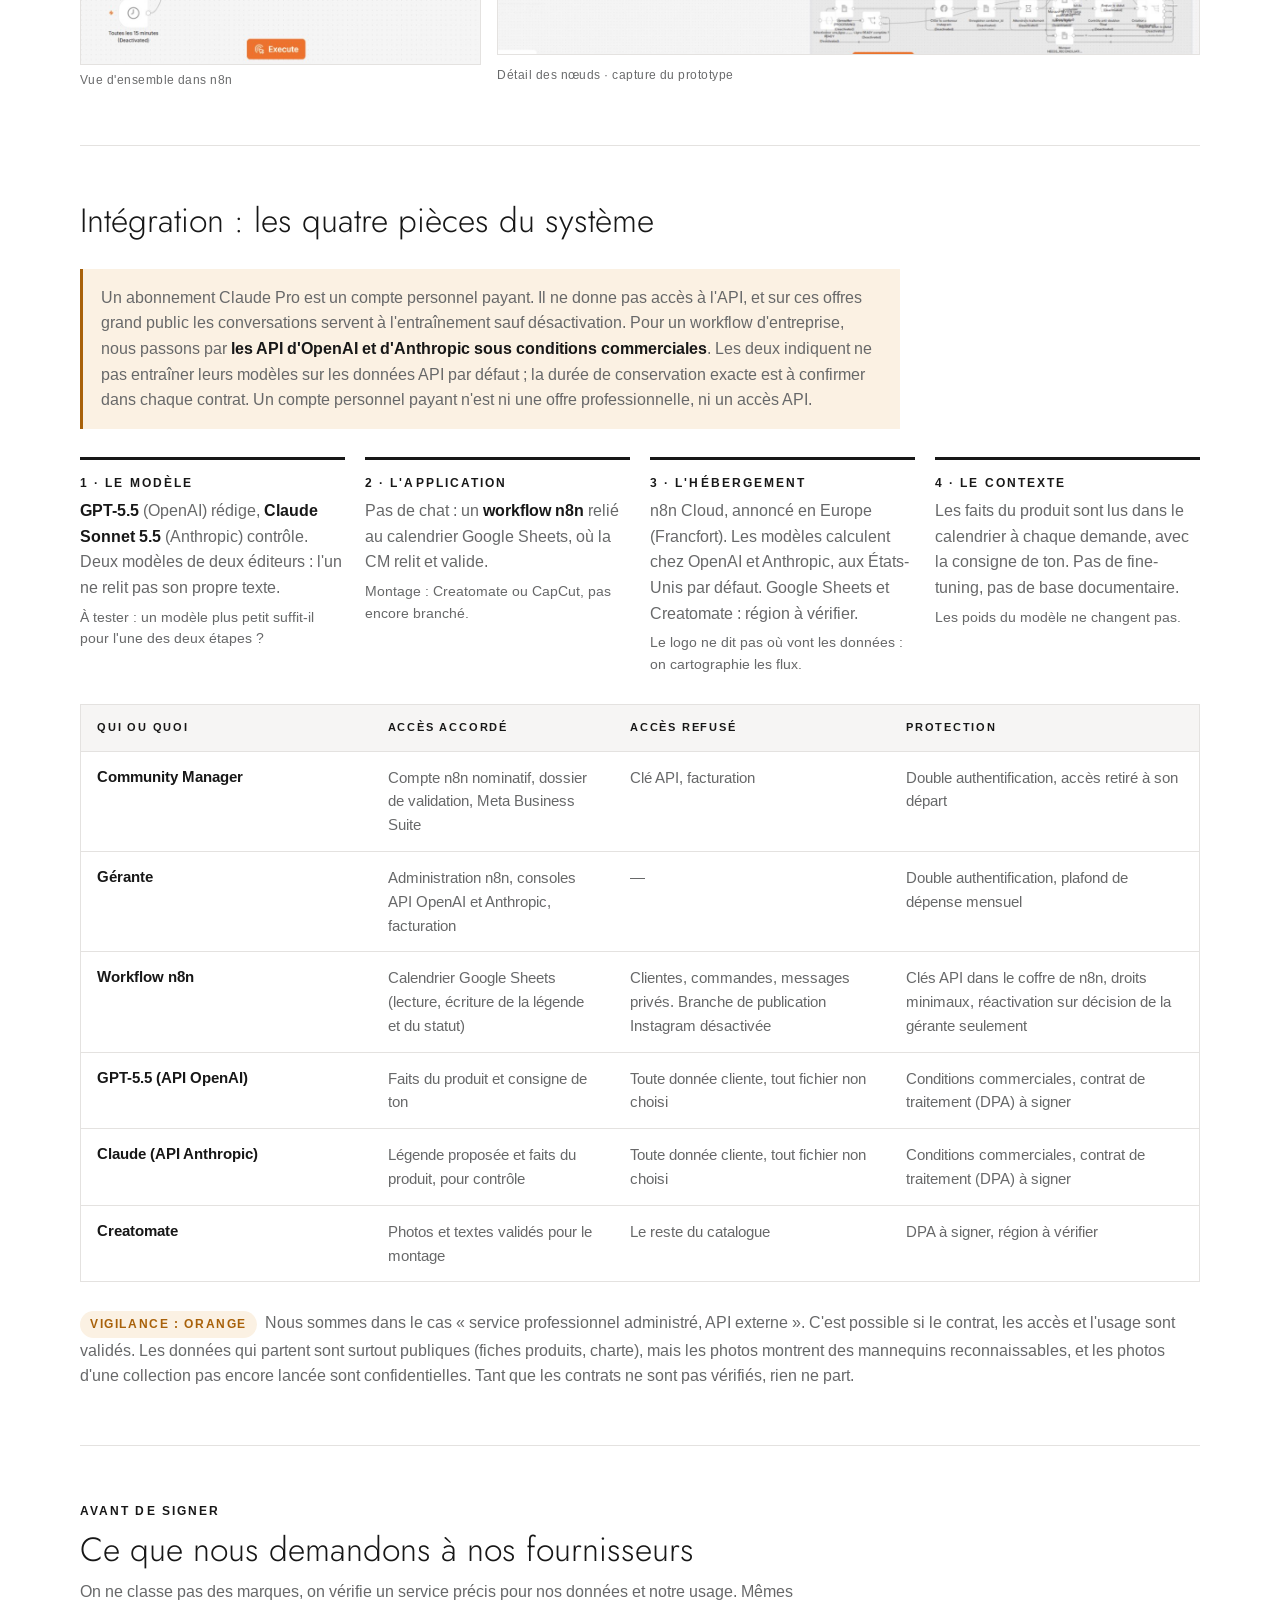
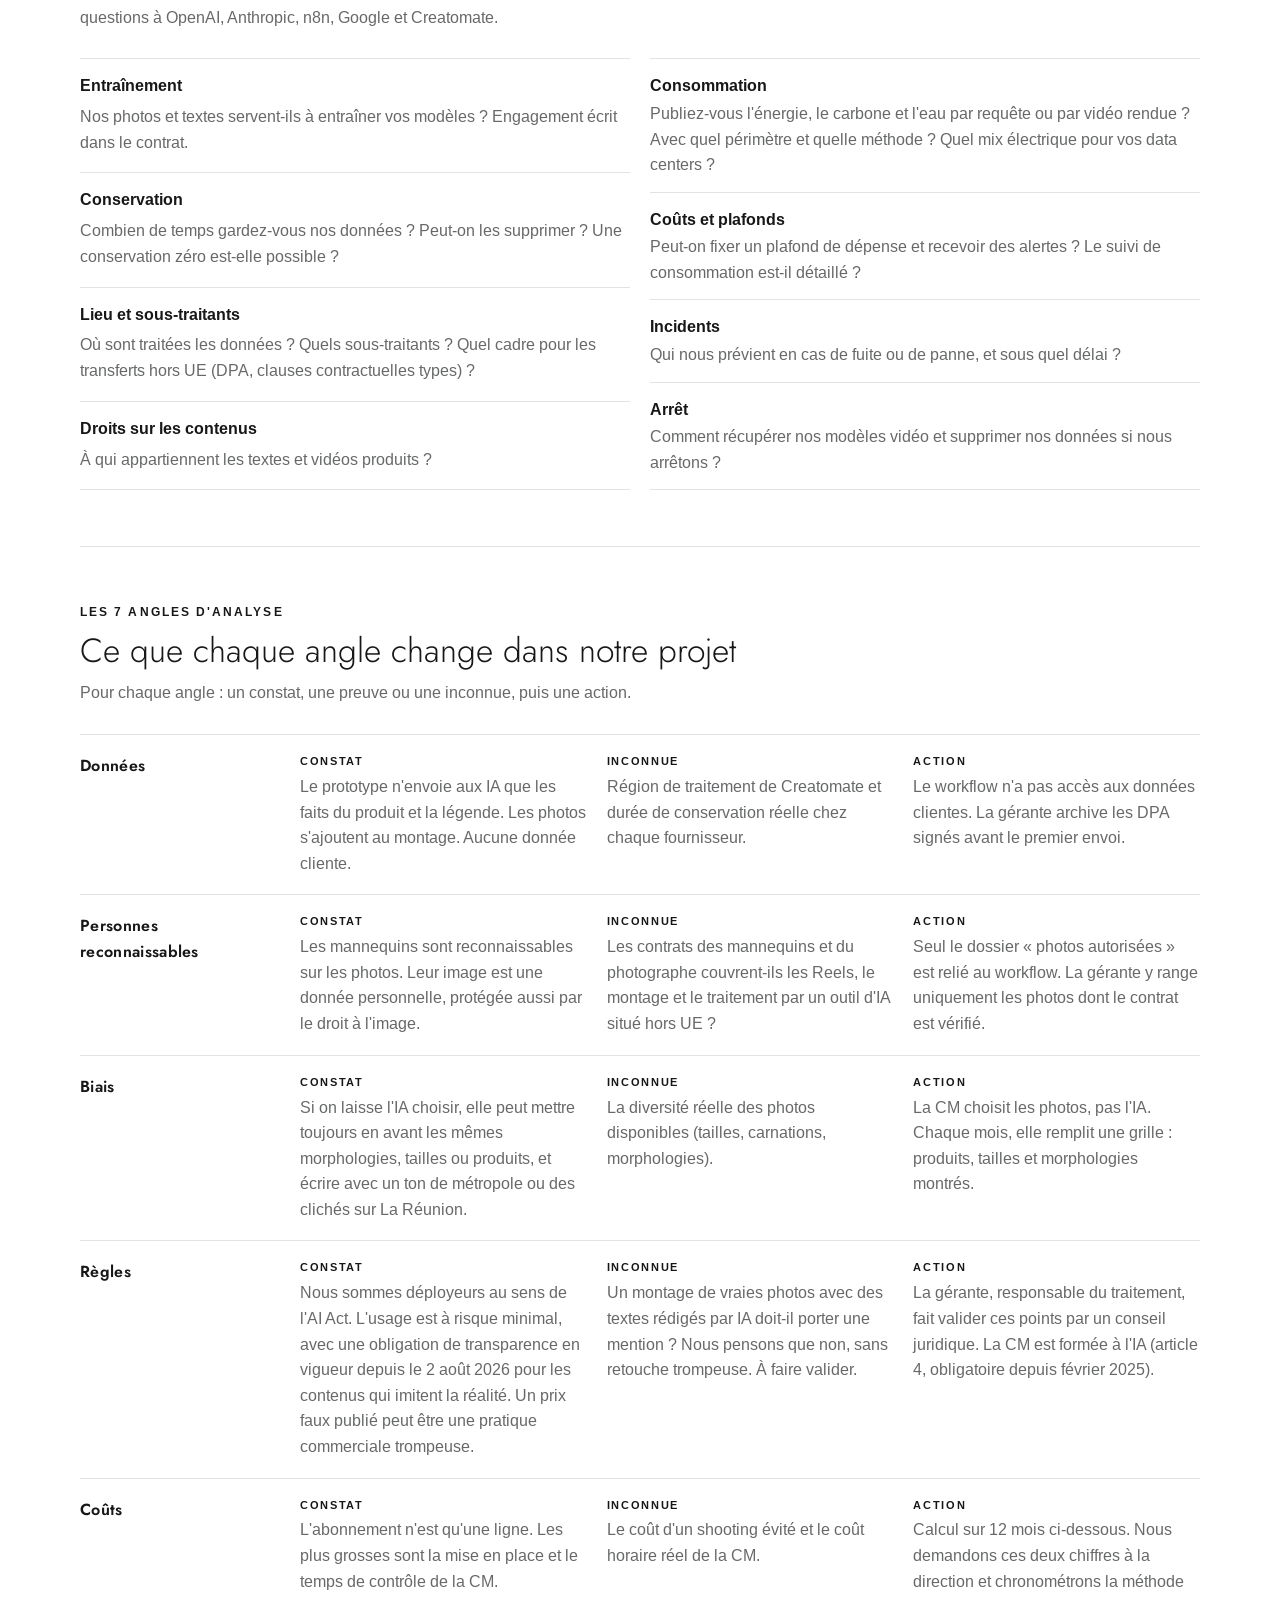
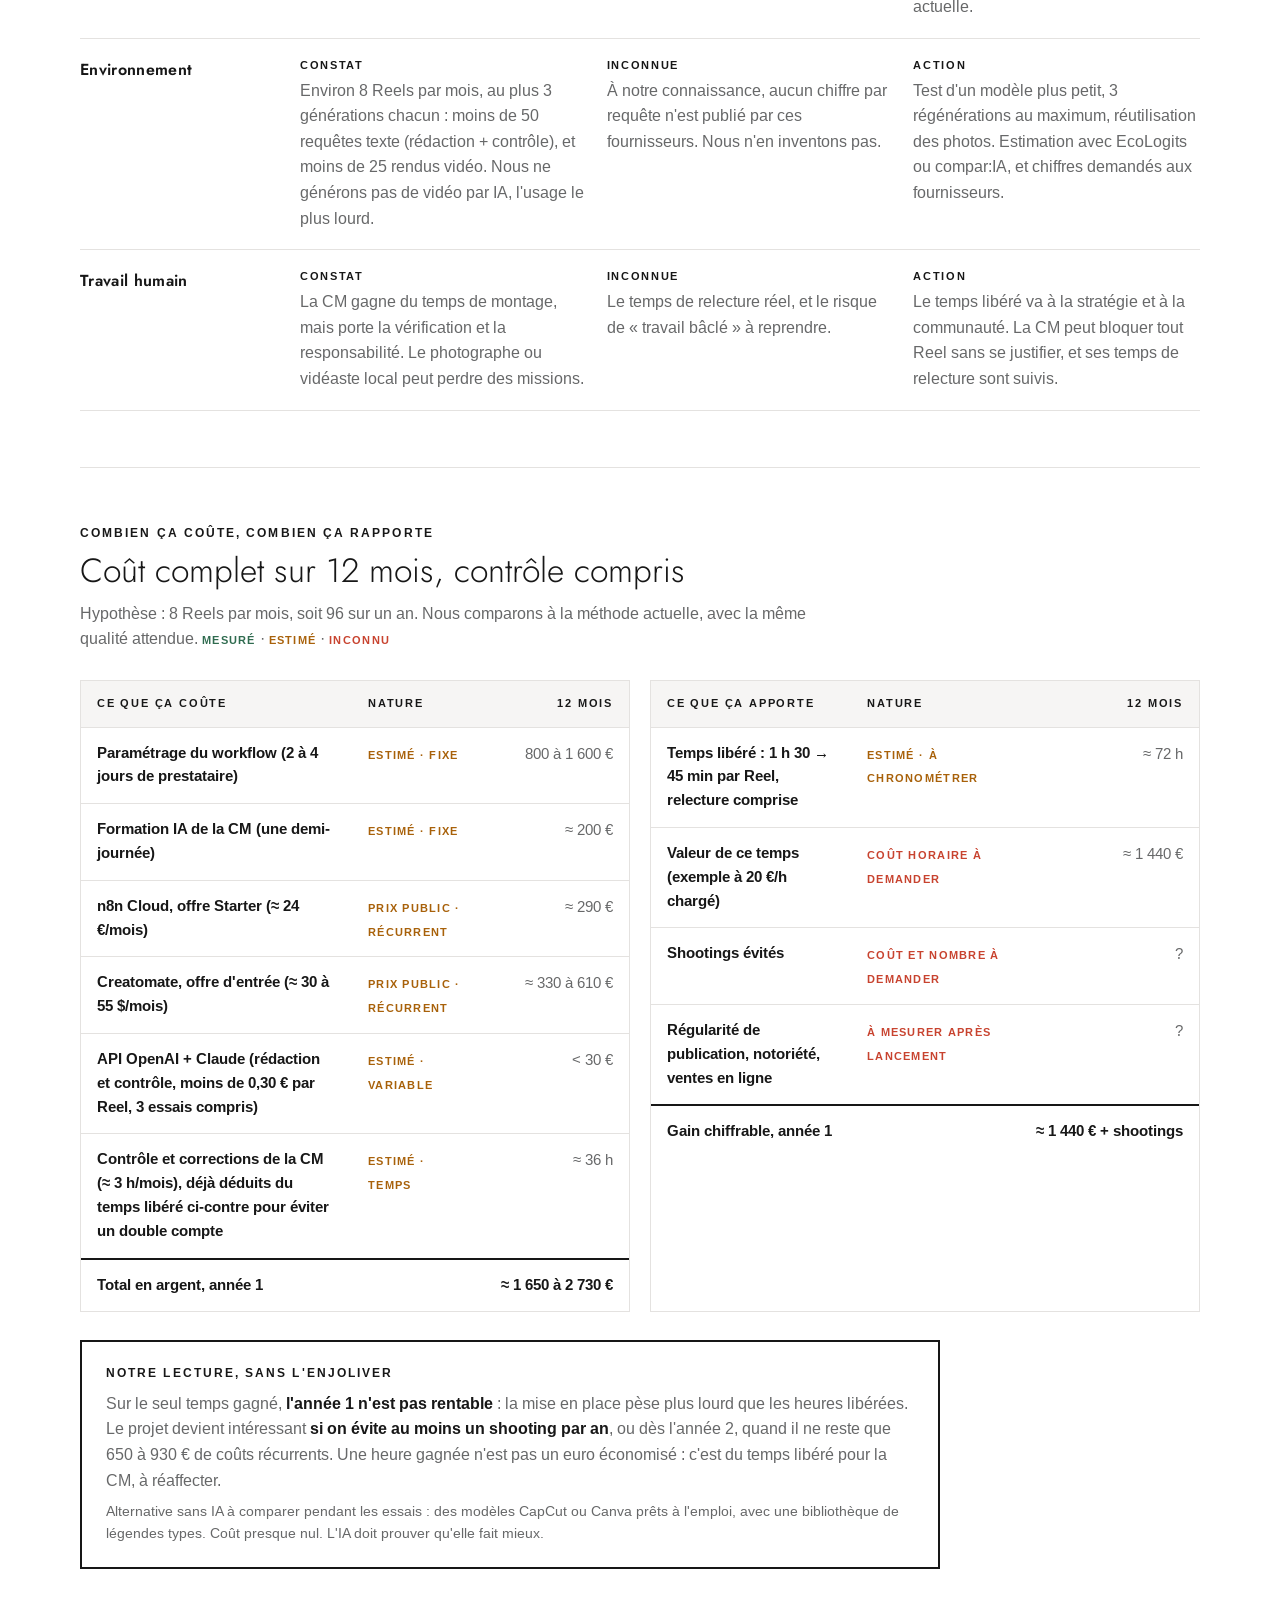
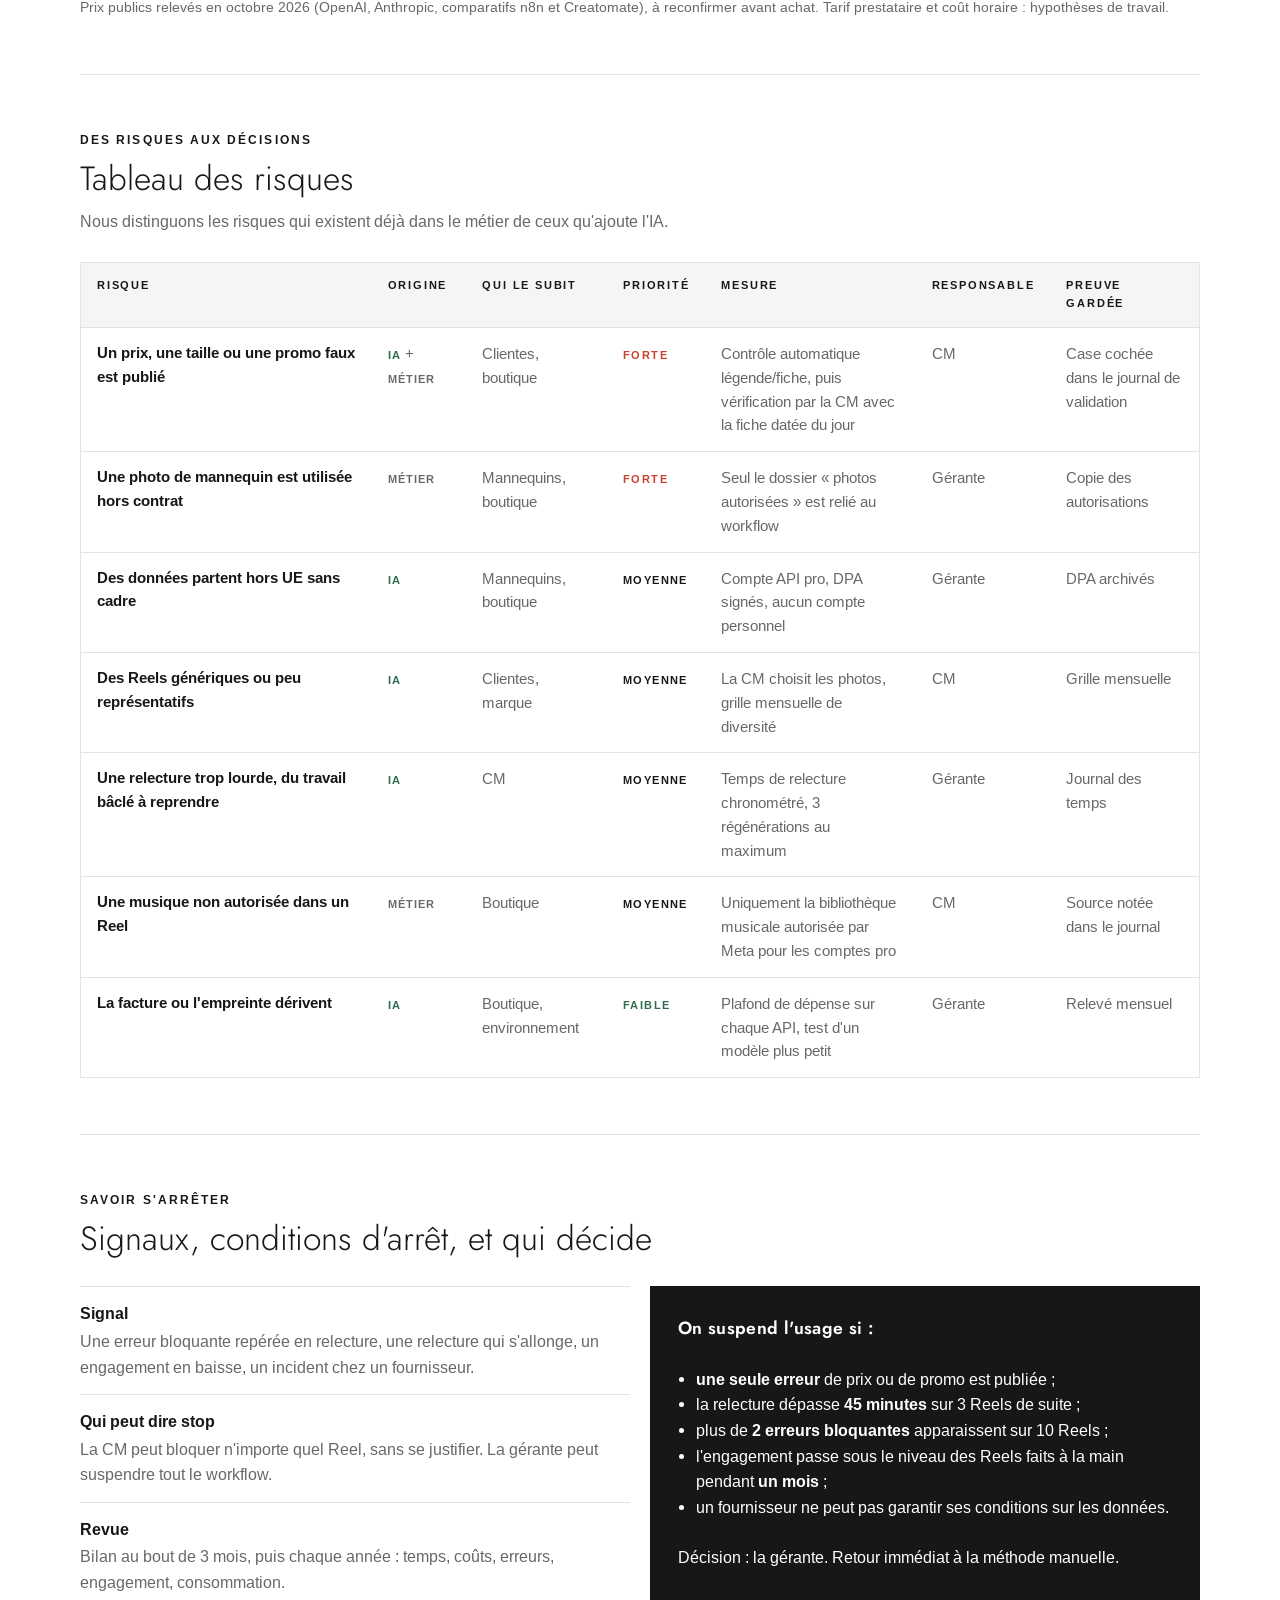
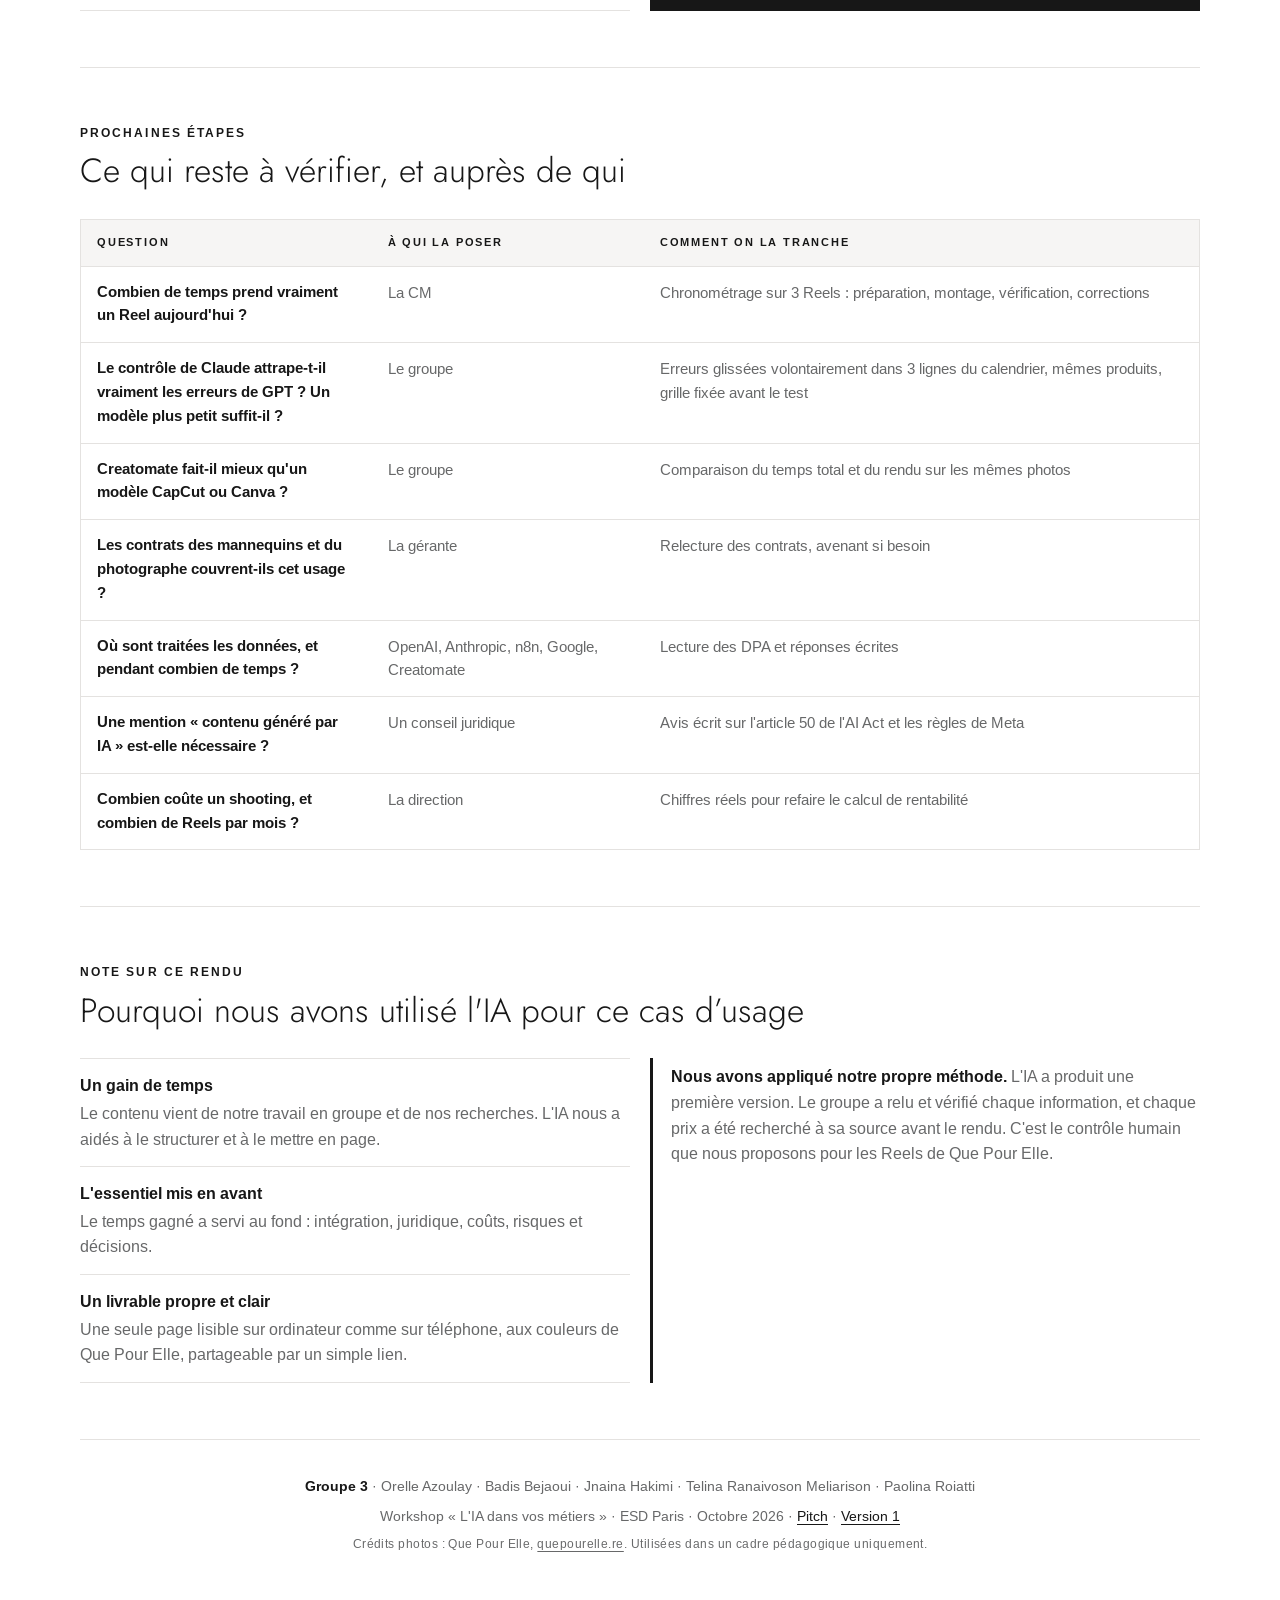
==== commit 911bc566: "Menu : retire Pitch et Version 1 (restent dans le footer) Co-Authored-By: Claude Opus 5.5 <noreply@a" ====
--- a/index.html
+++ b/index.html
@@ -90,7 +90,7 @@
 </header>
 
 <nav class="toc" aria-label="Sommaire">
-  <a href="#cadrage">Cadrage</a><a href="#approche">Approche IA</a><a href="#workflow">Workflow n8n</a><a href="#integration">Intégration et accès</a><a href="#fournisseur">Questions aux fournisseurs</a><a href="#angles">Les 7 angles</a><a href="#couts">Coûts et apports</a><a href="#risques">Risques</a><a href="#arret">Arrêt</a><a href="#verifier">Reste à vérifier</a><a href="pitch.html">Pitch</a><a href="v1.html">Version 1</a>
+  <a href="#cadrage">Cadrage</a><a href="#approche">Approche IA</a><a href="#workflow">Workflow n8n</a><a href="#integration">Intégration et accès</a><a href="#fournisseur">Questions aux fournisseurs</a><a href="#angles">Les 7 angles</a><a href="#couts">Coûts et apports</a><a href="#risques">Risques</a><a href="#arret">Arrêt</a><a href="#verifier">Reste à vérifier</a>
 </nav>
 
 <!-- HERO -->
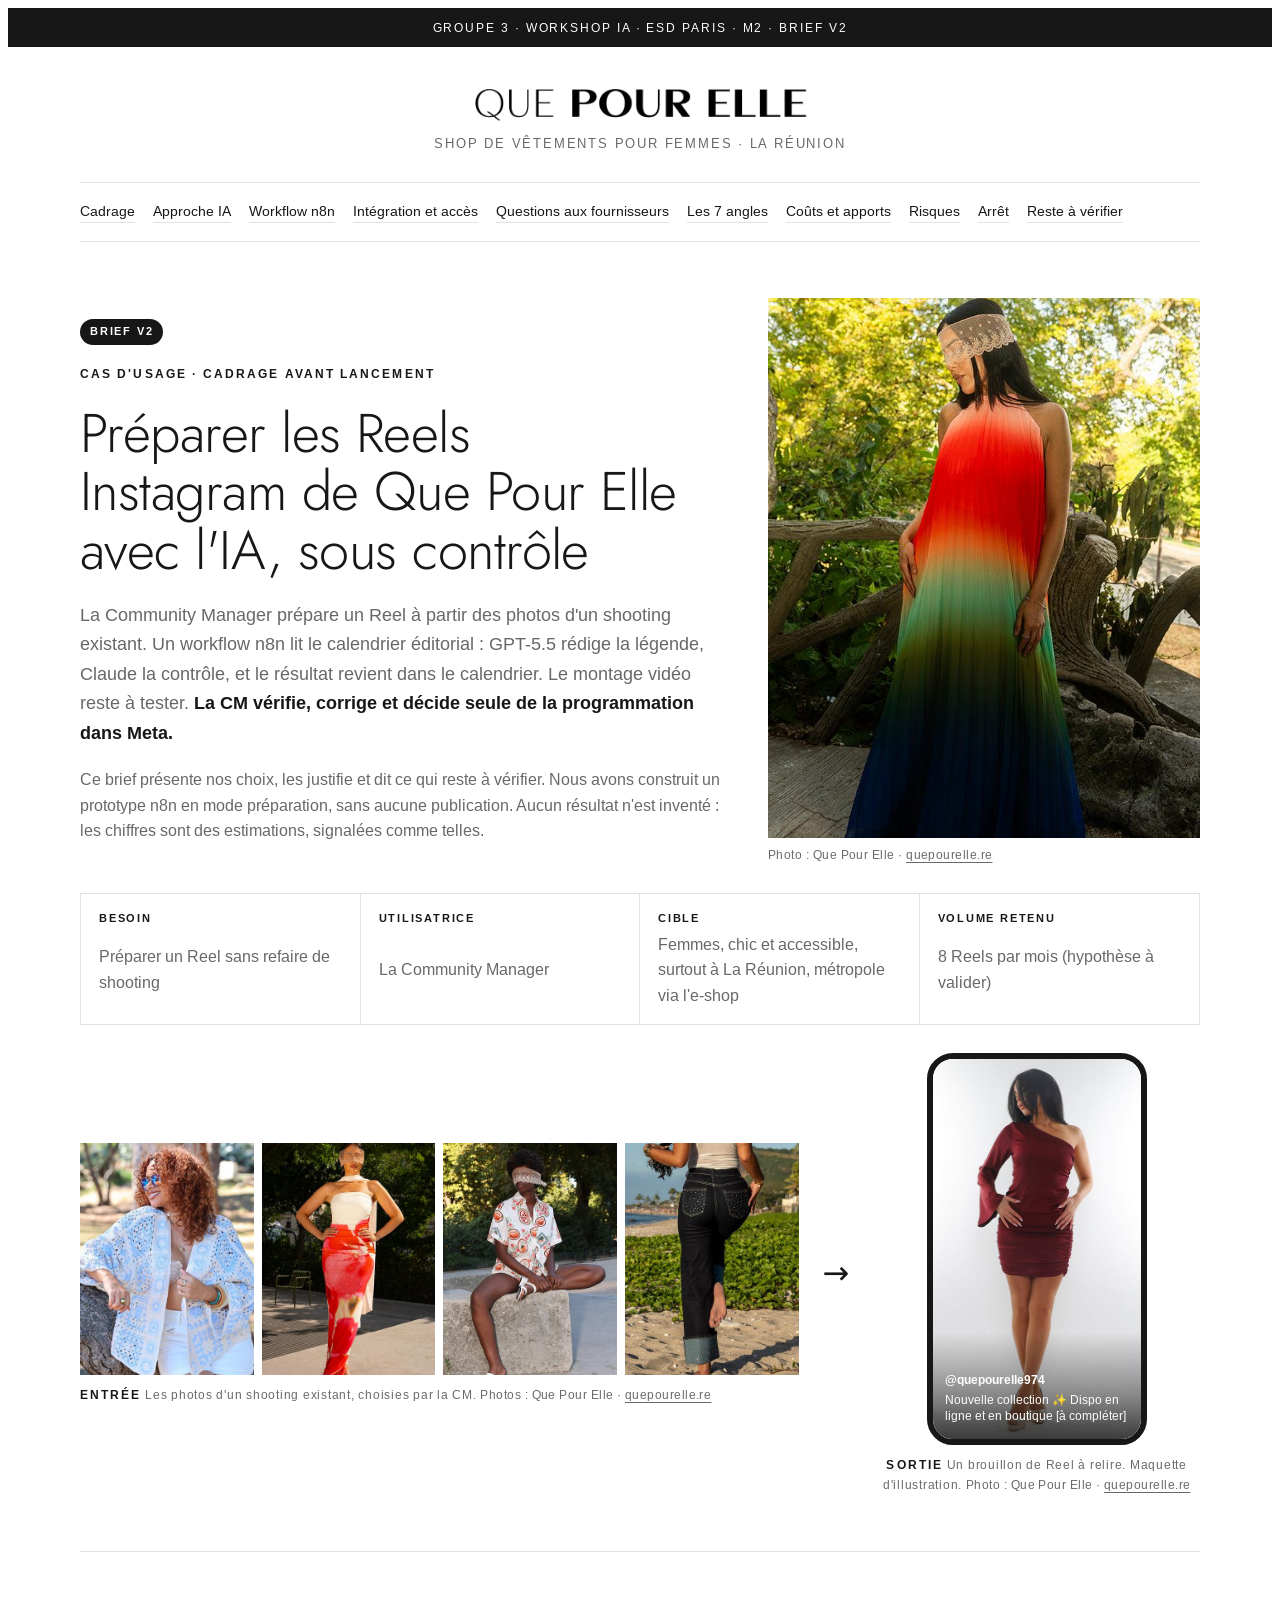
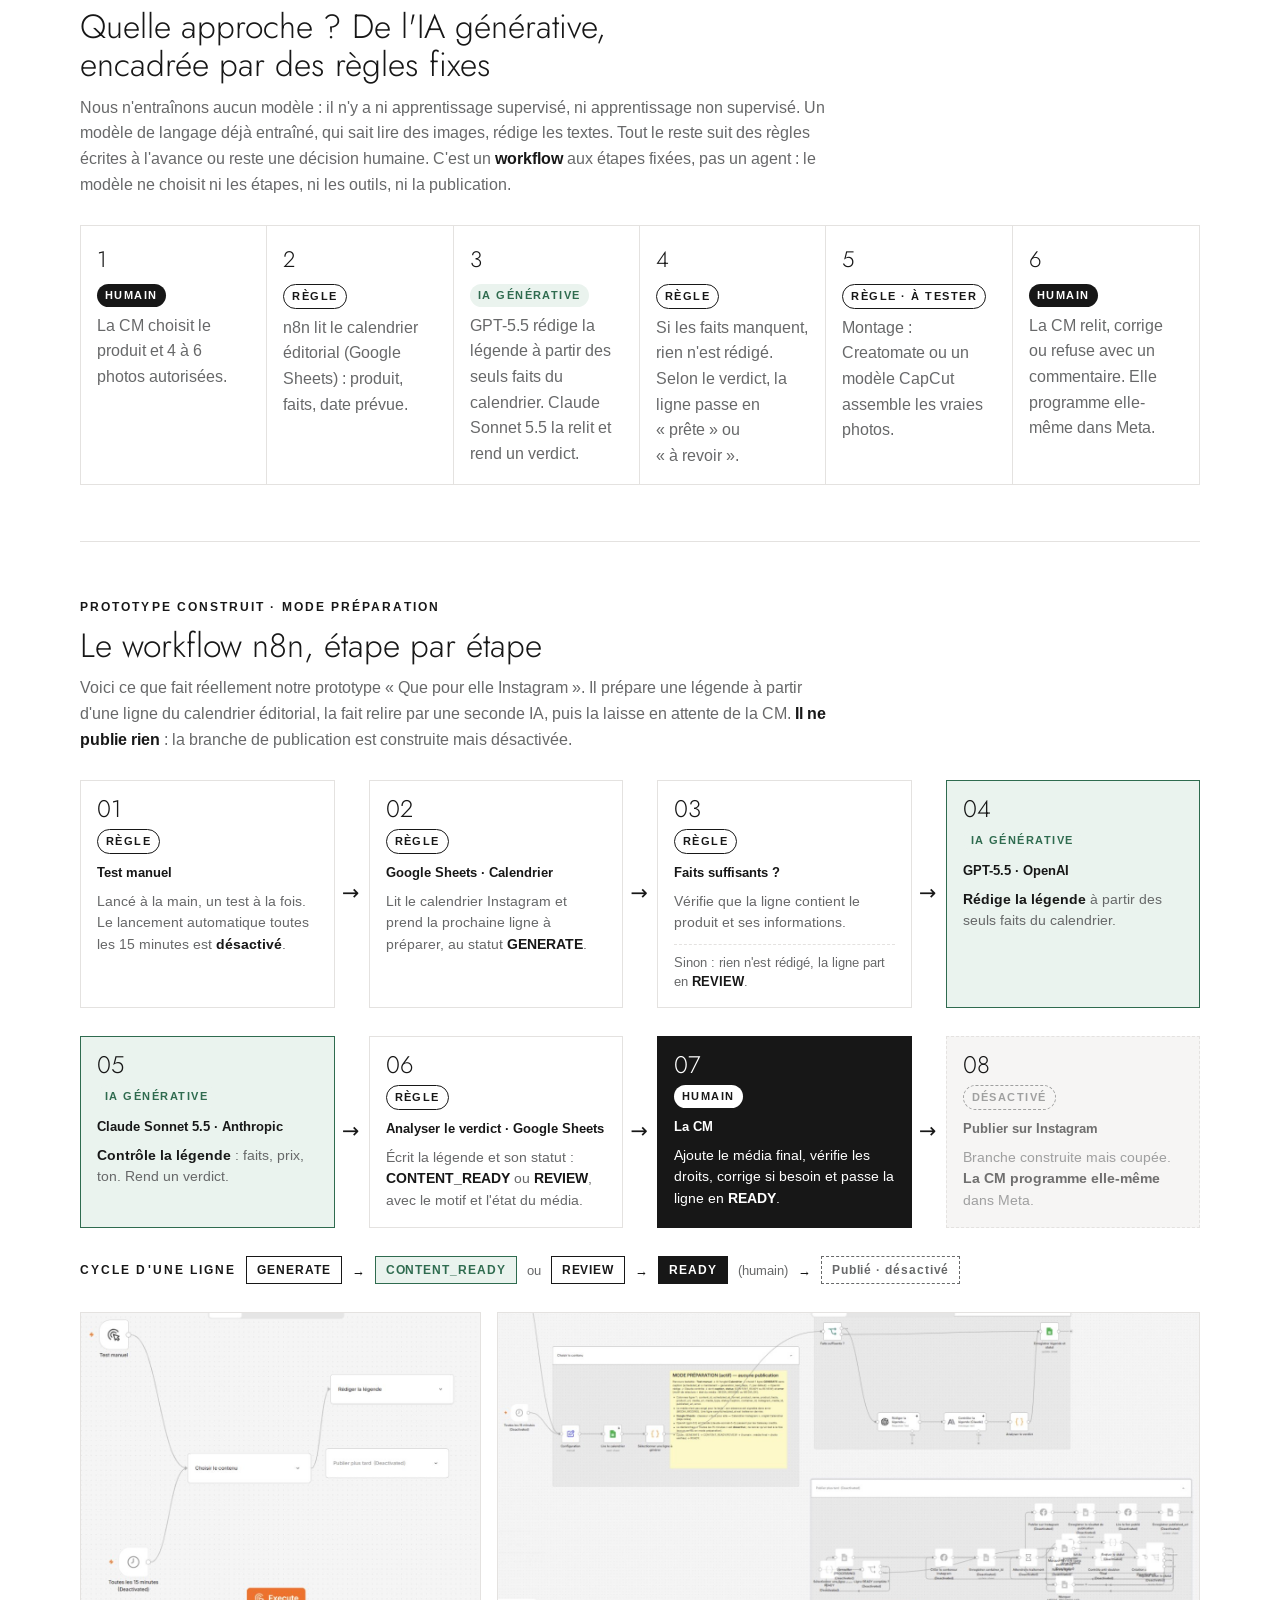
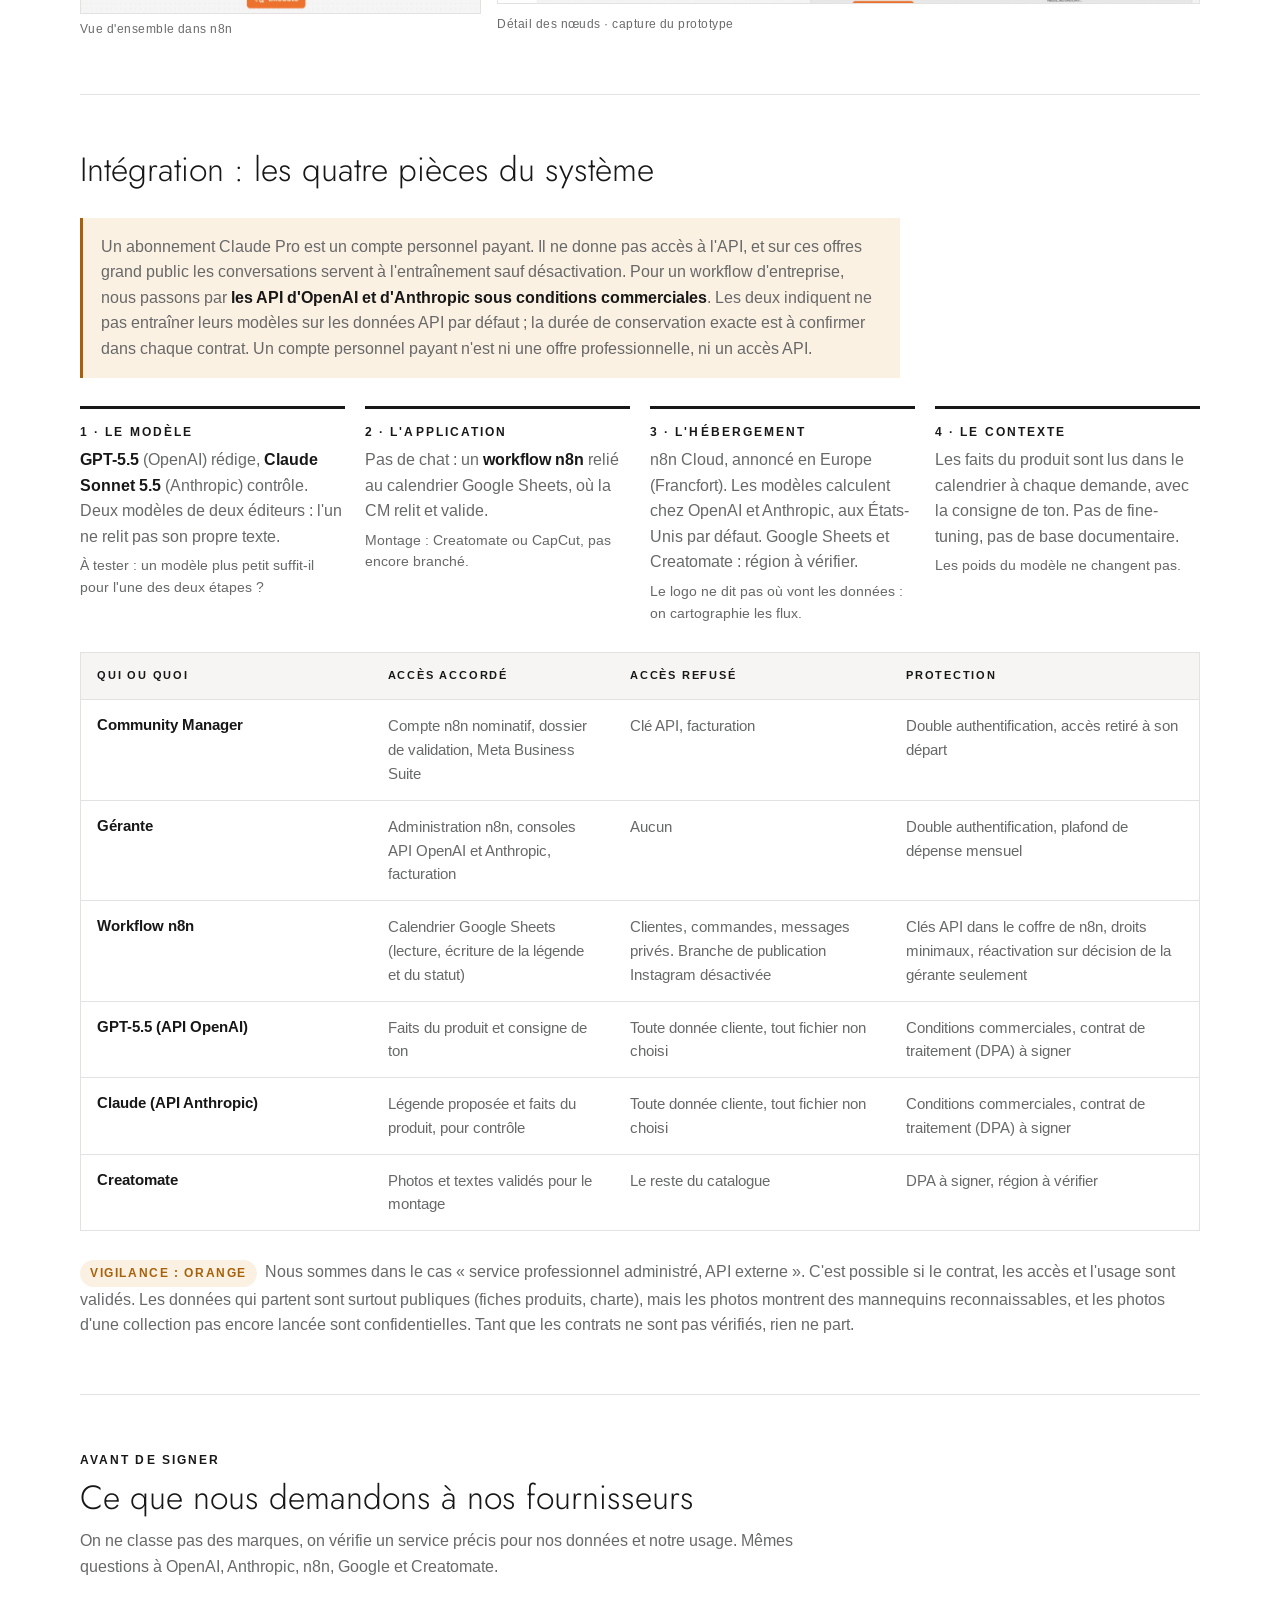
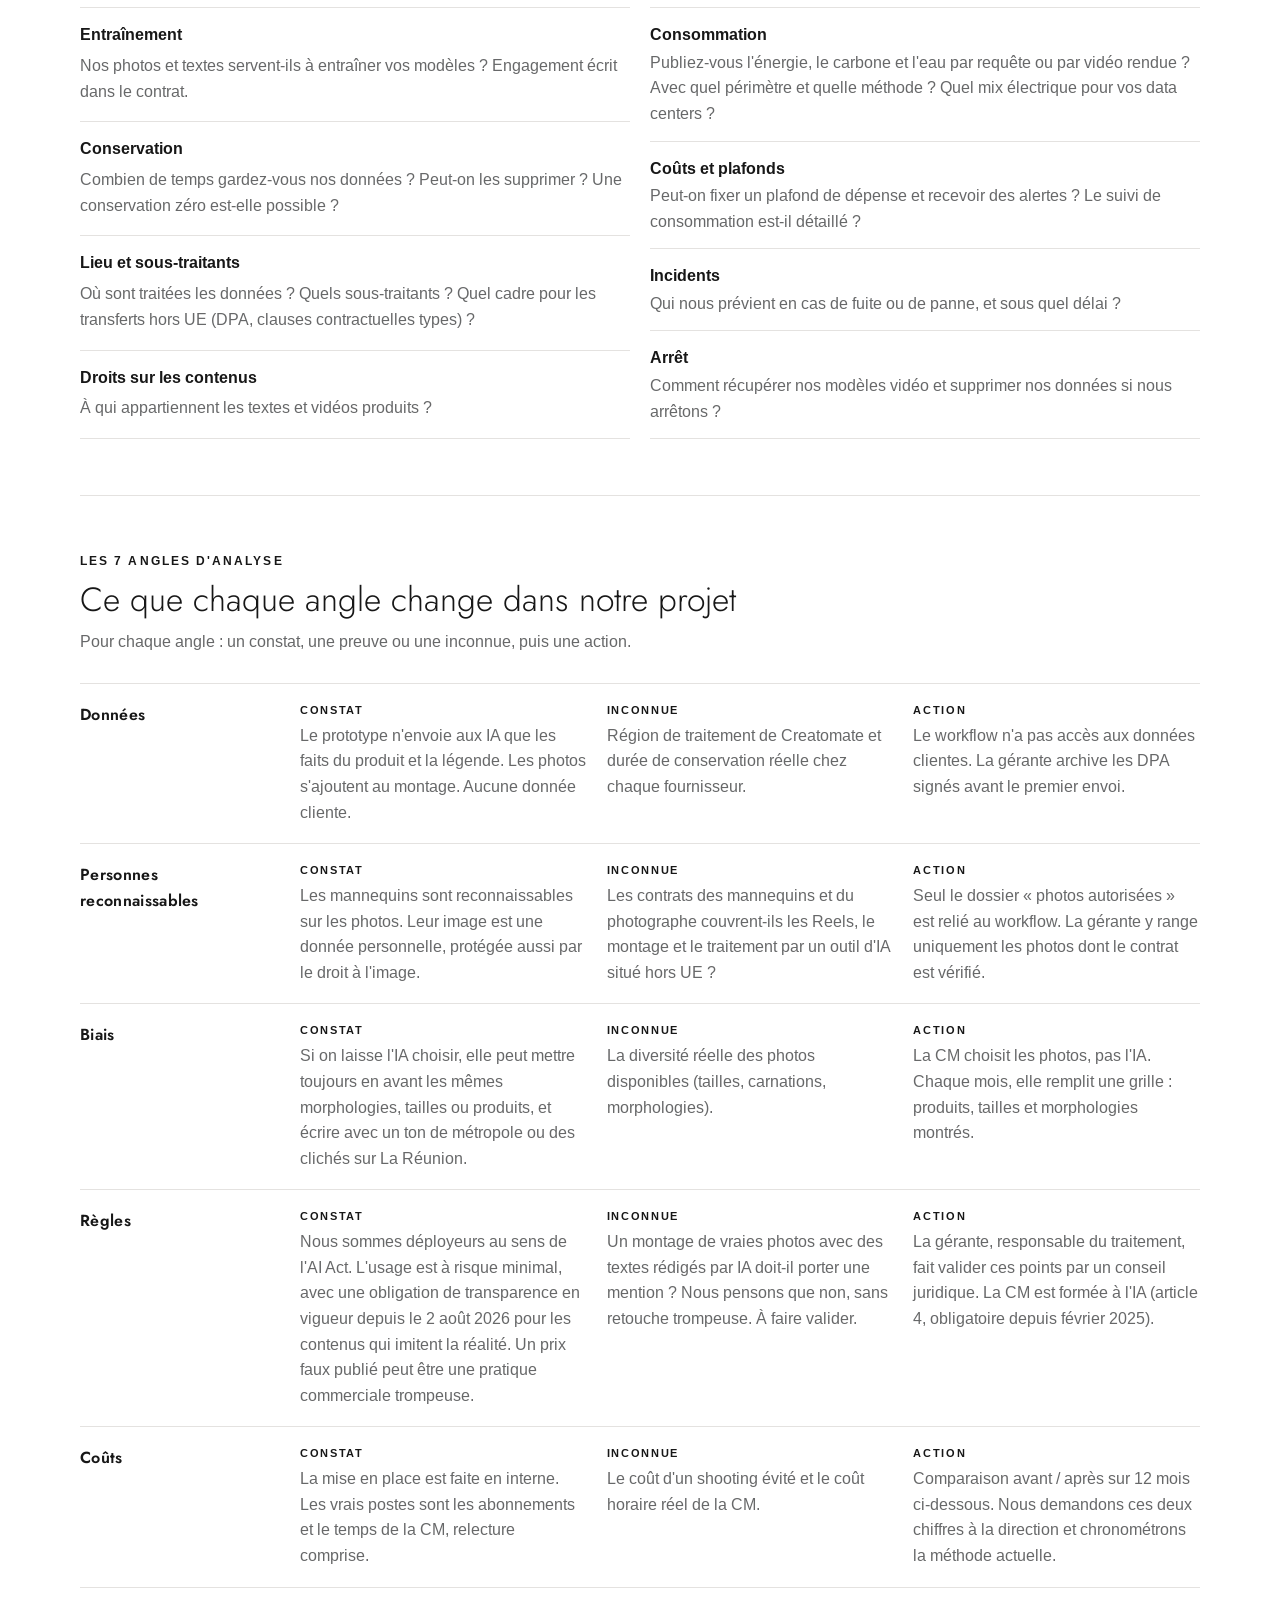
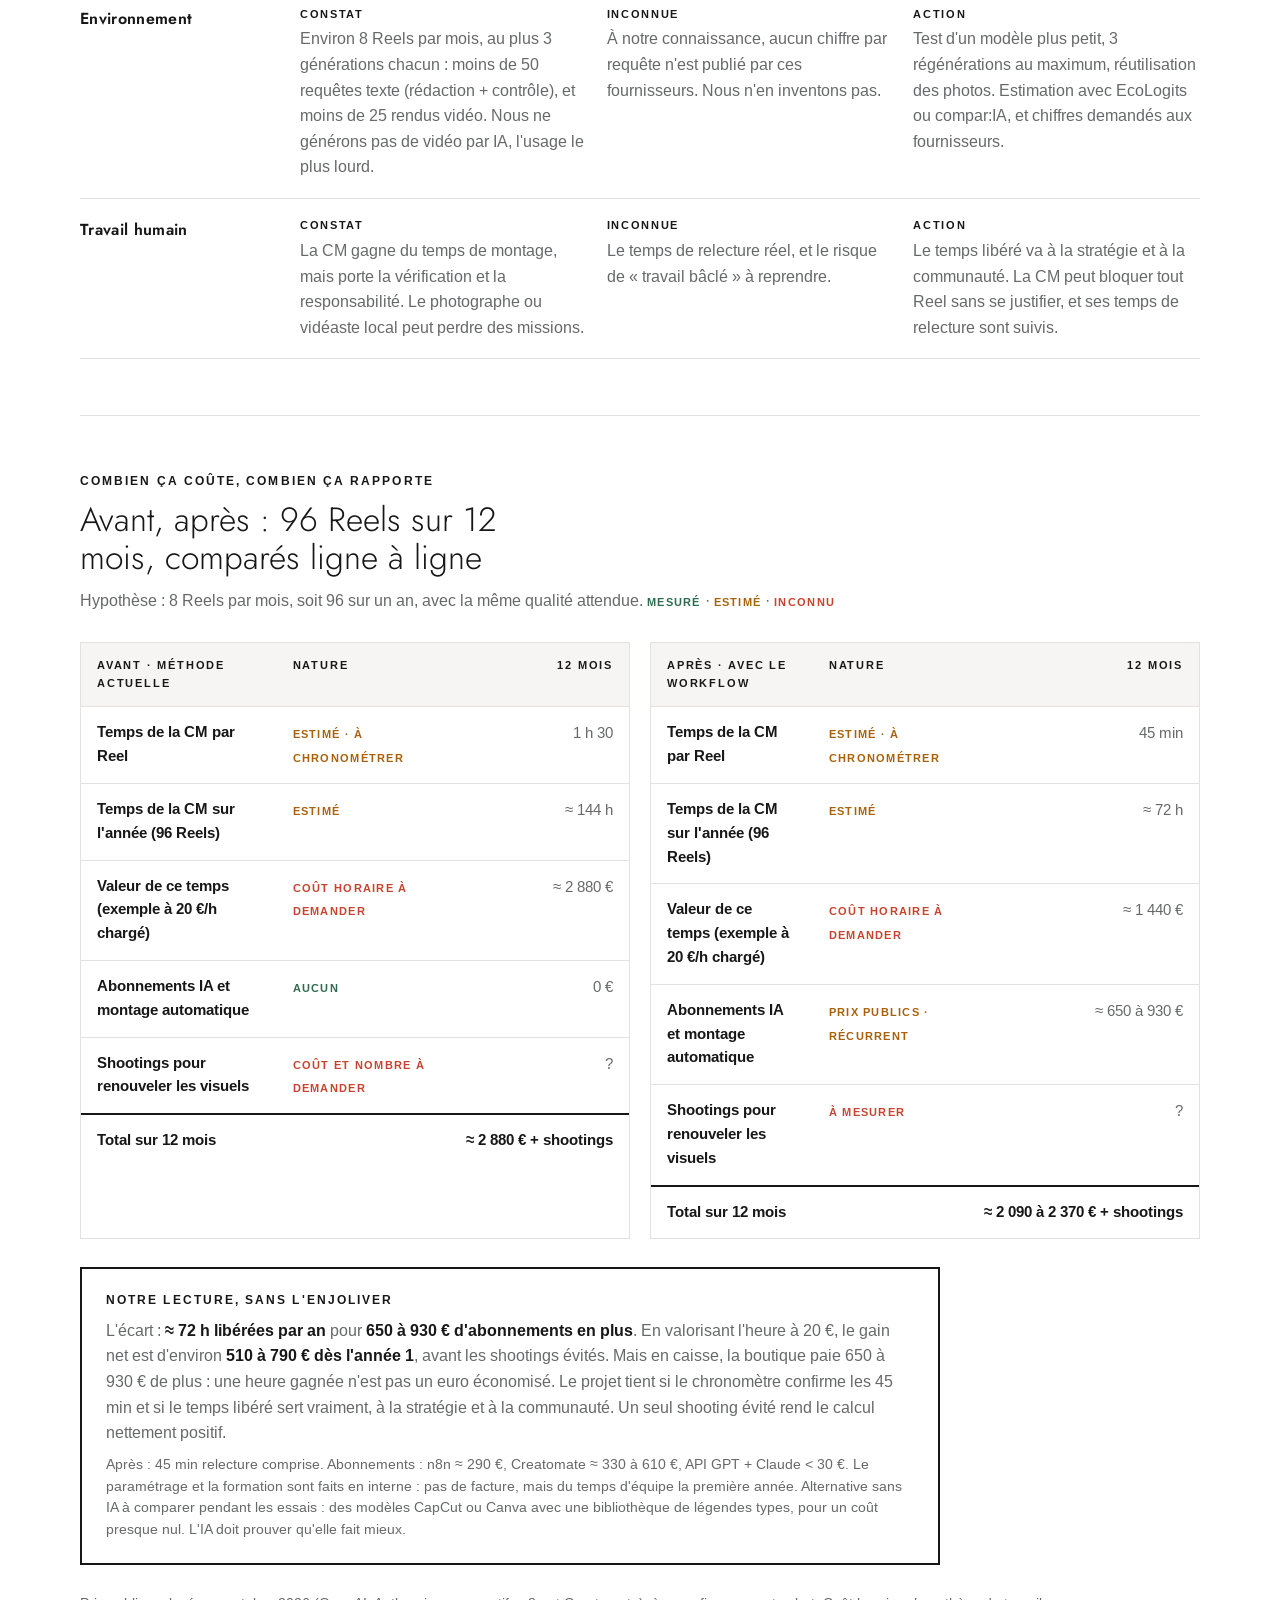
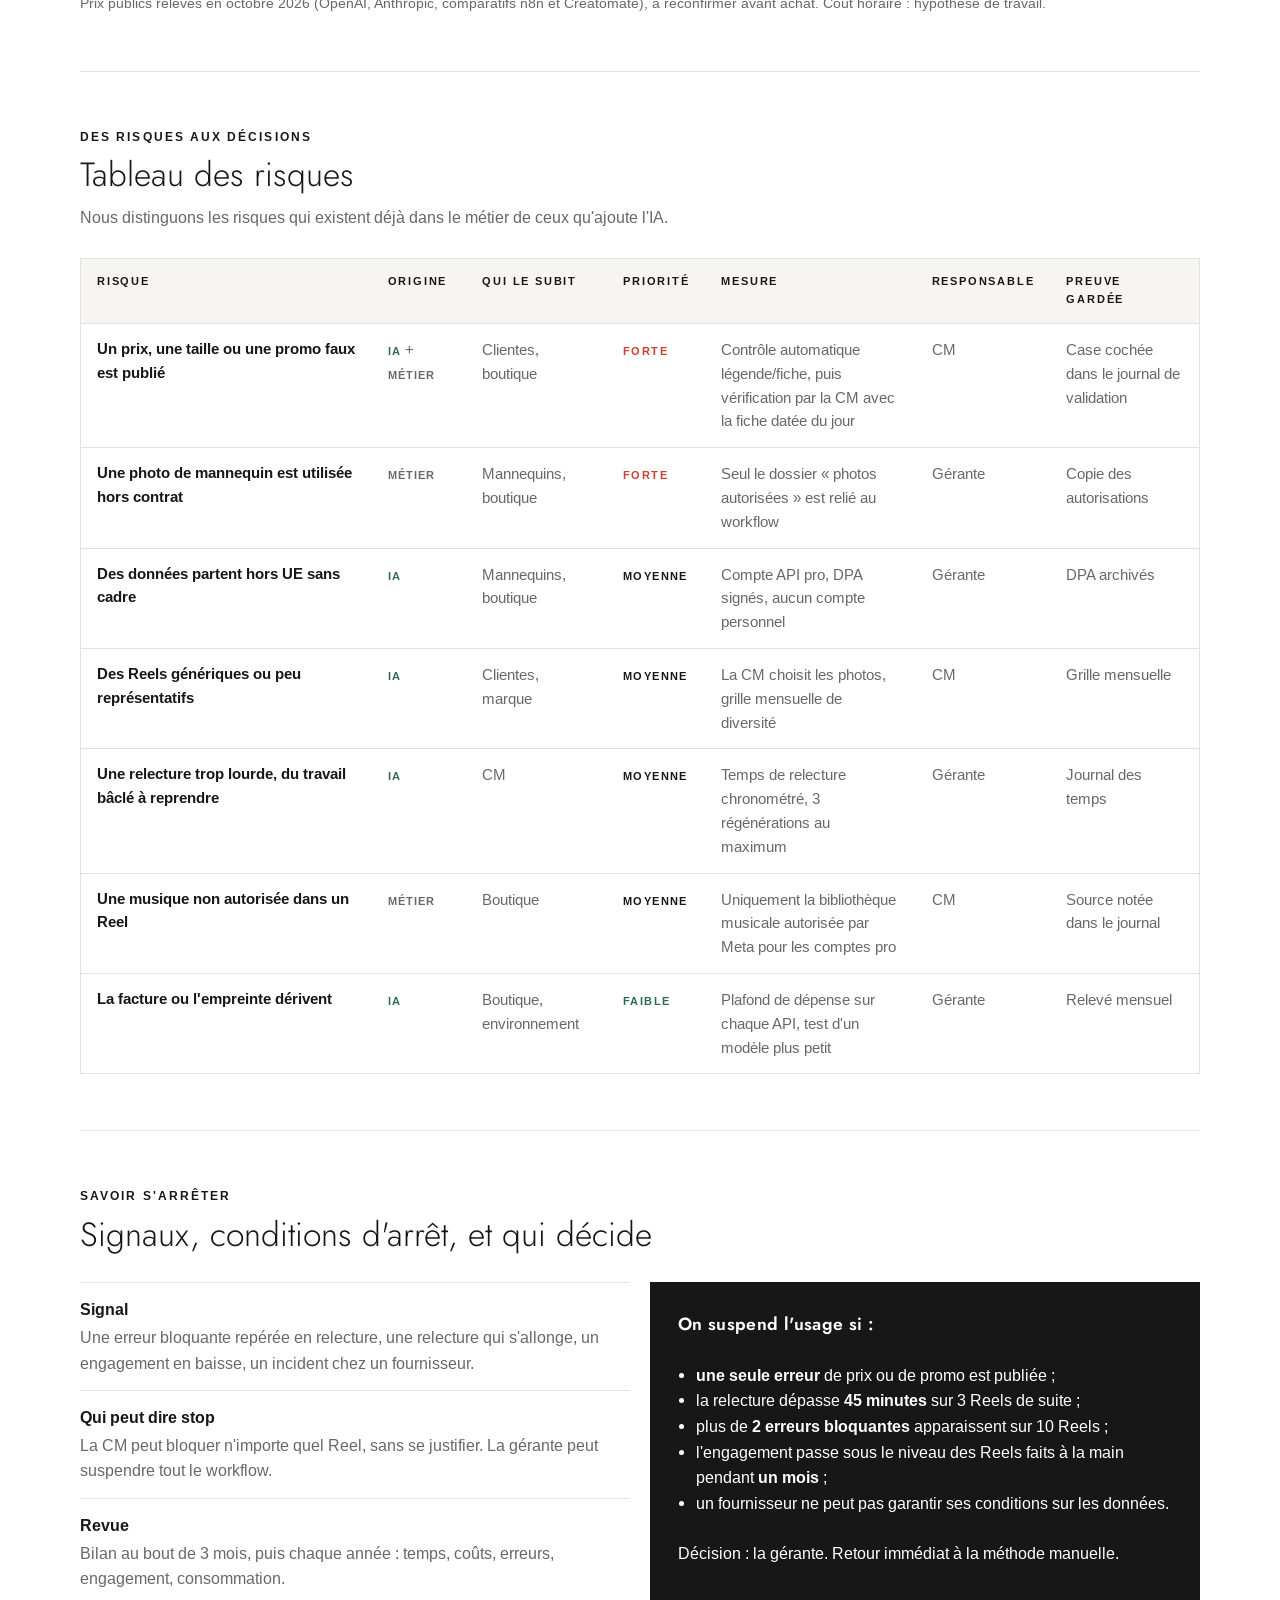
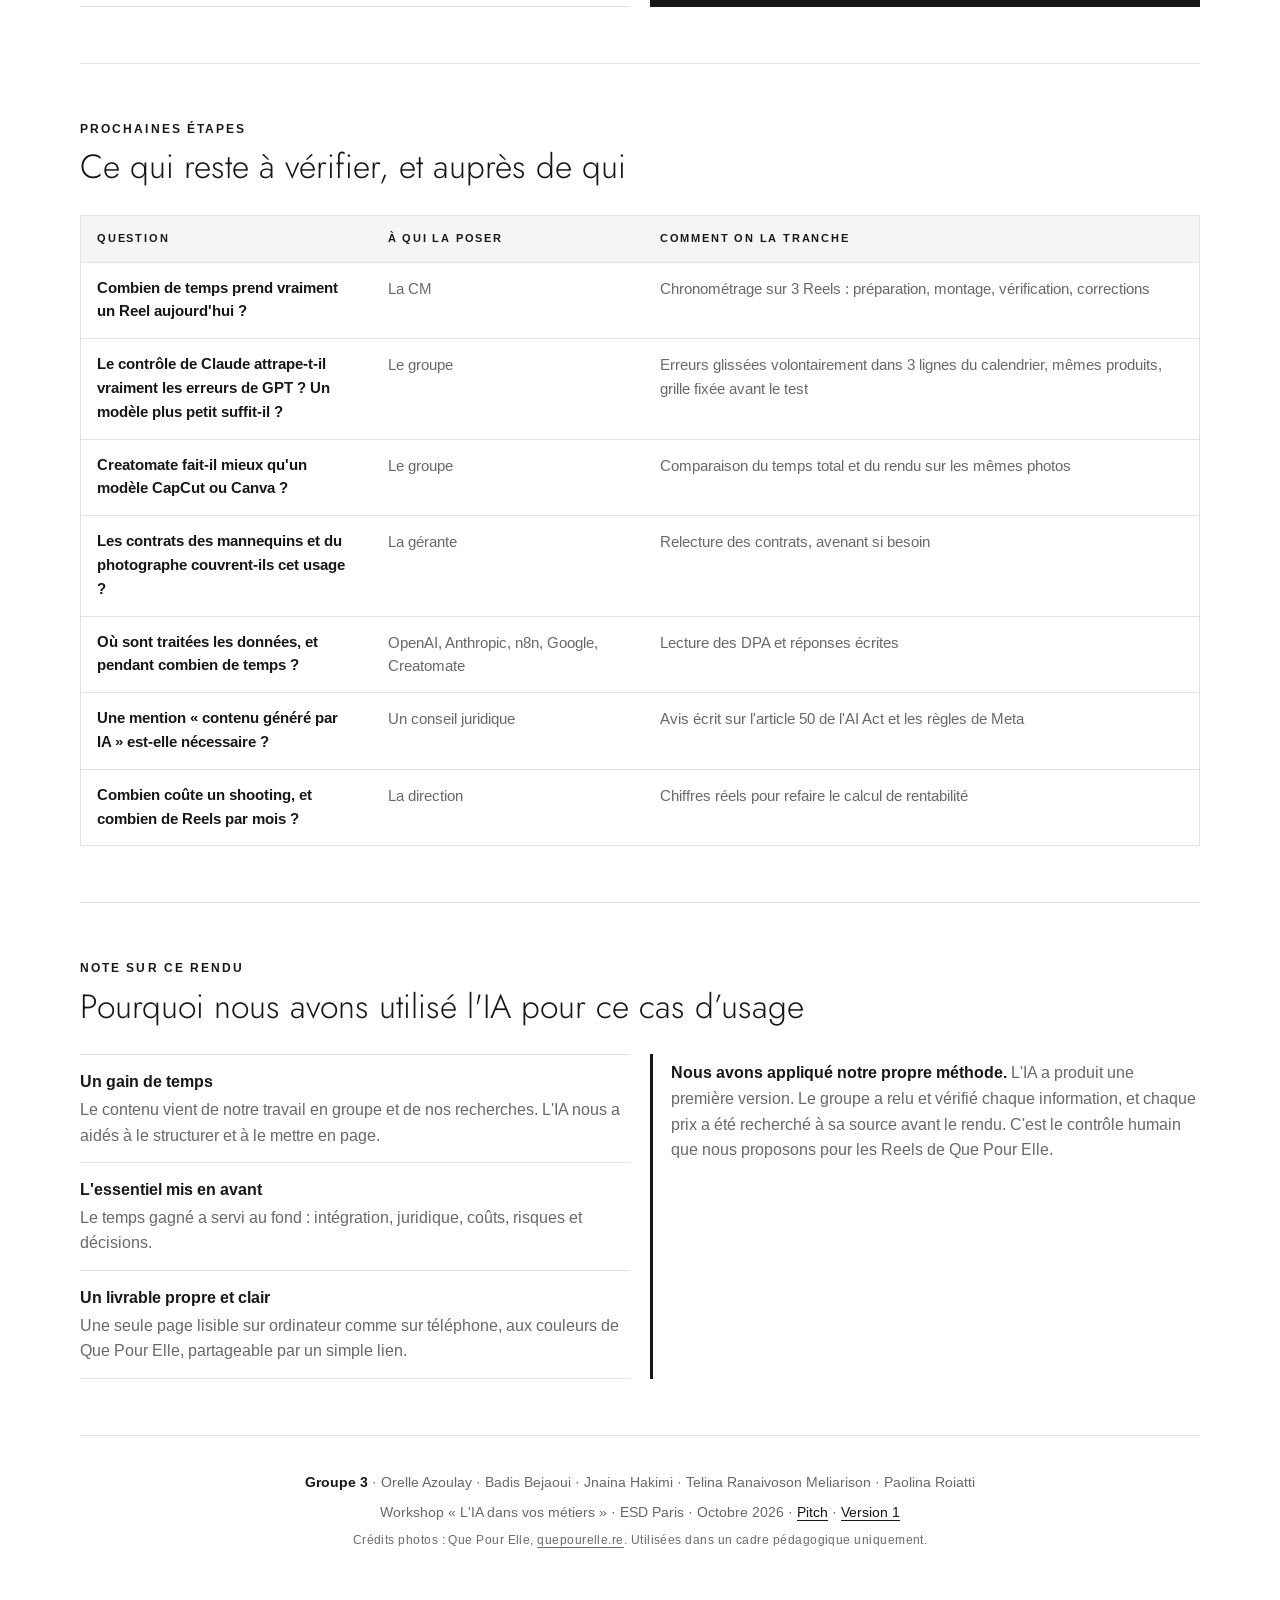
==== commit 79257c51: "Coûts avant/après, paramétrage en interne, retouches du workflow Co-Authored-By: Claude Opus 5.5 <no" ====
--- a/index.html
+++ b/index.html
@@ -148,11 +148,11 @@
     <p>Nous n'entraînons aucun modèle : il n'y a ni apprentissage supervisé, ni apprentissage non supervisé. Un modèle de langage déjà entraîné, qui sait lire des images, rédige les textes. Tout le reste suit des règles écrites à l'avance ou reste une décision humaine. C'est un <strong>workflow</strong> aux étapes fixées, pas un agent : le modèle ne choisit ni les étapes, ni les outils, ni la publication.</p>
   </div>
   <ol class="pipeline">
-    <li><span class="who h">Humain</span>La direction envoie le brief. La CM choisit 4 à 6 photos autorisées.</li>
+    <li><span class="who h">Humain</span>La CM choisit le produit et 4 à 6 photos autorisées.</li>
     <li><span class="who r">Règle</span>n8n lit le calendrier éditorial (Google Sheets) : produit, faits, date prévue.</li>
     <li><span class="who ia">IA générative</span>GPT-5.5 rédige la légende à partir des seuls faits du calendrier. Claude Sonnet 5.5 la relit et rend un verdict.</li>
     <li><span class="who r">Règle</span>Si les faits manquent, rien n'est rédigé. Selon le verdict, la ligne passe en «&nbsp;prête&nbsp;» ou «&nbsp;à&nbsp;revoir&nbsp;».</li>
-    <li><span class="who r">Règle · à tester</span>Montage : Creatomate ou un modèle CapCut assemble les vraies photos. Pas encore dans le prototype. Aucune image n'est générée.</li>
+    <li><span class="who r">Règle · à tester</span>Montage : Creatomate ou un modèle CapCut assemble les vraies photos.</li>
     <li><span class="who h">Humain</span>La CM relit, corrige ou refuse avec un commentaire. Elle programme elle-même dans Meta.</li>
   </ol>
 </section>
@@ -162,7 +162,7 @@
   <div class="head">
     <p class="eyebrow">Prototype construit · Mode préparation</p>
     <h2>Le workflow n8n, étape par étape</h2>
-    <p>Voici ce que fait réellement notre prototype « Que pour elle — Instagram ». Il prépare une légende à partir d'une ligne du calendrier éditorial, la fait relire par une seconde IA, puis la laisse en attente de la CM. <strong>Il ne publie rien</strong> : la branche de publication est construite mais désactivée.</p>
+    <p>Voici ce que fait réellement notre prototype « Que pour elle Instagram ». Il prépare une légende à partir d'une ligne du calendrier éditorial, la fait relire par une seconde IA, puis la laisse en attente de la CM. <strong>Il ne publie rien</strong> : la branche de publication est construite mais désactivée.</p>
   </div>
   <ol class="wf">
     <li><span class="who r">Règle</span><span class="tool">Test manuel</span><p>Lancé à la main, un test à la fois. Le lancement automatique toutes les 15 minutes est <strong>désactivé</strong>.</p></li>
@@ -204,7 +204,7 @@
       <thead><tr><th>Qui ou quoi</th><th>Accès accordé</th><th>Accès refusé</th><th>Protection</th></tr></thead>
       <tbody>
         <tr><td>Community Manager</td><td>Compte n8n nominatif, dossier de validation, Meta Business Suite</td><td>Clé API, facturation</td><td>Double authentification, accès retiré à son départ</td></tr>
-        <tr><td>Gérante</td><td>Administration n8n, consoles API OpenAI et Anthropic, facturation</td><td>—</td><td>Double authentification, plafond de dépense mensuel</td></tr>
+        <tr><td>Gérante</td><td>Administration n8n, consoles API OpenAI et Anthropic, facturation</td><td>Aucun</td><td>Double authentification, plafond de dépense mensuel</td></tr>
         <tr><td>Workflow n8n</td><td>Calendrier Google Sheets (lecture, écriture de la légende et du statut)</td><td>Clientes, commandes, messages privés. Branche de publication Instagram désactivée</td><td>Clés API dans le coffre de n8n, droits minimaux, réactivation sur décision de la gérante seulement</td></tr>
         <tr><td>GPT-5.5 (API OpenAI)</td><td>Faits du produit et consigne de ton</td><td>Toute donnée cliente, tout fichier non choisi</td><td>Conditions commerciales, contrat de traitement (DPA) à signer</td></tr>
         <tr><td>Claude (API Anthropic)</td><td>Légende proposée et faits du produit, pour contrôle</td><td>Toute donnée cliente, tout fichier non choisi</td><td>Conditions commerciales, contrat de traitement (DPA) à signer</td></tr>
@@ -250,7 +250,7 @@
     <div class="angle"><h3>Personnes reconnaissables</h3><div><span class="k">Constat</span>Les mannequins sont reconnaissables sur les photos. Leur image est une donnée personnelle, protégée aussi par le droit à l'image.</div><div><span class="k">Inconnue</span>Les contrats des mannequins et du photographe couvrent-ils les Reels, le montage et le traitement par un outil d'IA situé hors UE ?</div><div><span class="k">Action</span>Seul le dossier « photos autorisées » est relié au workflow. La gérante y range uniquement les photos dont le contrat est vérifié.</div></div>
     <div class="angle"><h3>Biais</h3><div><span class="k">Constat</span>Si on laisse l'IA choisir, elle peut mettre toujours en avant les mêmes morphologies, tailles ou produits, et écrire avec un ton de métropole ou des clichés sur La Réunion.</div><div><span class="k">Inconnue</span>La diversité réelle des photos disponibles (tailles, carnations, morphologies).</div><div><span class="k">Action</span>La CM choisit les photos, pas l'IA. Chaque mois, elle remplit une grille : produits, tailles et morphologies montrés.</div></div>
     <div class="angle"><h3>Règles</h3><div><span class="k">Constat</span>Nous sommes déployeurs au sens de l'AI Act. L'usage est à risque minimal, avec une obligation de transparence en vigueur depuis le 2 août 2026 pour les contenus qui imitent la réalité. Un prix faux publié peut être une pratique commerciale trompeuse.</div><div><span class="k">Inconnue</span>Un montage de vraies photos avec des textes rédigés par IA doit-il porter une mention ? Nous pensons que non, sans retouche trompeuse. À faire valider.</div><div><span class="k">Action</span>La gérante, responsable du traitement, fait valider ces points par un conseil juridique. La CM est formée à l'IA (article 4, obligatoire depuis février 2025).</div></div>
-    <div class="angle"><h3>Coûts</h3><div><span class="k">Constat</span>L'abonnement n'est qu'une ligne. Les plus grosses sont la mise en place et le temps de contrôle de la CM.</div><div><span class="k">Inconnue</span>Le coût d'un shooting évité et le coût horaire réel de la CM.</div><div><span class="k">Action</span>Calcul sur 12 mois ci-dessous. Nous demandons ces deux chiffres à la direction et chronométrons la méthode actuelle.</div></div>
+    <div class="angle"><h3>Coûts</h3><div><span class="k">Constat</span>La mise en place est faite en interne. Les vrais postes sont les abonnements et le temps de la CM, relecture comprise.</div><div><span class="k">Inconnue</span>Le coût d'un shooting évité et le coût horaire réel de la CM.</div><div><span class="k">Action</span>Comparaison avant / après sur 12 mois ci-dessous. Nous demandons ces deux chiffres à la direction et chronométrons la méthode actuelle.</div></div>
     <div class="angle"><h3>Environnement</h3><div><span class="k">Constat</span>Environ 8 Reels par mois, au plus 3 générations chacun : moins de 50 requêtes texte (rédaction + contrôle), et moins de 25 rendus vidéo. Nous ne générons pas de vidéo par IA, l'usage le plus lourd.</div><div><span class="k">Inconnue</span>À notre connaissance, aucun chiffre par requête n'est publié par ces fournisseurs. Nous n'en inventons pas.</div><div><span class="k">Action</span>Test d'un modèle plus petit, 3 régénérations au maximum, réutilisation des photos. Estimation avec EcoLogits ou compar:IA, et chiffres demandés aux fournisseurs.</div></div>
     <div class="angle"><h3>Travail humain</h3><div><span class="k">Constat</span>La CM gagne du temps de montage, mais porte la vérification et la responsabilité. Le photographe ou vidéaste local peut perdre des missions.</div><div><span class="k">Inconnue</span>Le temps de relecture réel, et le risque de « travail bâclé » à reprendre.</div><div><span class="k">Action</span>Le temps libéré va à la stratégie et à la communauté. La CM peut bloquer tout Reel sans se justifier, et ses temps de relecture sont suivis.</div></div>
   </div>
@@ -260,43 +260,43 @@
 <section id="couts">
   <div class="head">
     <p class="eyebrow">Combien ça coûte, combien ça rapporte</p>
-    <h2>Coût complet sur 12 mois, contrôle compris</h2>
-    <p>Hypothèse : 8 Reels par mois, soit 96 sur un an. Nous comparons à la méthode actuelle, avec la même qualité attendue. <span class="kind m">Mesuré</span> · <span class="kind e">Estimé</span> · <span class="kind i">Inconnu</span></p>
+    <h2>Avant, après : 96 Reels sur 12 mois, comparés ligne à ligne</h2>
+    <p>Hypothèse : 8 Reels par mois, soit 96 sur un an, avec la même qualité attendue. <span class="kind m">Mesuré</span> · <span class="kind e">Estimé</span> · <span class="kind i">Inconnu</span></p>
   </div>
   <div class="two">
     <div class="tbl">
       <table class="money" style="min-width:0">
-        <thead><tr><th>Ce que ça coûte</th><th>Nature</th><th>12 mois</th></tr></thead>
+        <thead><tr><th>Avant · méthode actuelle</th><th>Nature</th><th>12 mois</th></tr></thead>
         <tbody>
-          <tr><td>Paramétrage du workflow (2 à 4 jours de prestataire)</td><td><span class="kind e">Estimé · fixe</span></td><td>800 à 1 600 €</td></tr>
-          <tr><td>Formation IA de la CM (une demi-journée)</td><td><span class="kind e">Estimé · fixe</span></td><td>≈ 200 €</td></tr>
-          <tr><td>n8n Cloud, offre Starter (≈ 24 €/mois)</td><td><span class="kind e">Prix public · récurrent</span></td><td>≈ 290 €</td></tr>
-          <tr><td>Creatomate, offre d'entrée (≈ 30 à 55 $/mois)</td><td><span class="kind e">Prix public · récurrent</span></td><td>≈ 330 à 610 €</td></tr>
-          <tr><td>API OpenAI + Claude (rédaction et contrôle, moins de 0,30 € par Reel, 3 essais compris)</td><td><span class="kind e">Estimé · variable</span></td><td>&lt; 30 €</td></tr>
-          <tr><td>Contrôle et corrections de la CM (≈ 3 h/mois), déjà déduits du temps libéré ci-contre pour éviter un double compte</td><td><span class="kind e">Estimé · temps</span></td><td>≈ 36 h</td></tr>
-          <tr class="total"><td>Total en argent, année 1</td><td></td><td>≈ 1 650 à 2 730 €</td></tr>
+          <tr><td>Temps de la CM par Reel</td><td><span class="kind e">Estimé · à chronométrer</span></td><td>1 h 30</td></tr>
+          <tr><td>Temps de la CM sur l'année (96 Reels)</td><td><span class="kind e">Estimé</span></td><td>≈ 144 h</td></tr>
+          <tr><td>Valeur de ce temps (exemple à 20 €/h chargé)</td><td><span class="kind i">Coût horaire à demander</span></td><td>≈ 2 880 €</td></tr>
+          <tr><td>Abonnements IA et montage automatique</td><td><span class="kind m">Aucun</span></td><td>0 €</td></tr>
+          <tr><td>Shootings pour renouveler les visuels</td><td><span class="kind i">Coût et nombre à demander</span></td><td>?</td></tr>
+          <tr class="total"><td>Total sur 12 mois</td><td></td><td>≈ 2 880 € + shootings</td></tr>
         </tbody>
       </table>
     </div>
     <div class="tbl">
       <table class="money" style="min-width:0">
-        <thead><tr><th>Ce que ça apporte</th><th>Nature</th><th>12 mois</th></tr></thead>
+        <thead><tr><th>Après · avec le workflow</th><th>Nature</th><th>12 mois</th></tr></thead>
         <tbody>
-          <tr><td>Temps libéré : 1 h 30 → 45 min par Reel, relecture comprise</td><td><span class="kind e">Estimé · à chronométrer</span></td><td>≈ 72 h</td></tr>
+          <tr><td>Temps de la CM par Reel</td><td><span class="kind e">Estimé · à chronométrer</span></td><td>45 min</td></tr>
+          <tr><td>Temps de la CM sur l'année (96 Reels)</td><td><span class="kind e">Estimé</span></td><td>≈ 72 h</td></tr>
           <tr><td>Valeur de ce temps (exemple à 20 €/h chargé)</td><td><span class="kind i">Coût horaire à demander</span></td><td>≈ 1 440 €</td></tr>
-          <tr><td>Shootings évités</td><td><span class="kind i">Coût et nombre à demander</span></td><td>?</td></tr>
-          <tr><td>Régularité de publication, notoriété, ventes en ligne</td><td><span class="kind i">À mesurer après lancement</span></td><td>?</td></tr>
-          <tr class="total"><td>Gain chiffrable, année 1</td><td></td><td>≈ 1 440 € + shootings</td></tr>
+          <tr><td>Abonnements IA et montage automatique</td><td><span class="kind e">Prix publics · récurrent</span></td><td>≈ 650 à 930 €</td></tr>
+          <tr><td>Shootings pour renouveler les visuels</td><td><span class="kind i">À mesurer</span></td><td>?</td></tr>
+          <tr class="total"><td>Total sur 12 mois</td><td></td><td>≈ 2 090 à 2 370 € + shootings</td></tr>
         </tbody>
       </table>
     </div>
   </div>
   <div class="verdict">
     <p class="eyebrow">Notre lecture, sans l'enjoliver</p>
-    <p>Sur le seul temps gagné, <strong>l'année 1 n'est pas rentable</strong> : la mise en place pèse plus lourd que les heures libérées. Le projet devient intéressant <strong>si on évite au moins un shooting par an</strong>, ou dès l'année 2, quand il ne reste que 650 à 930 € de coûts récurrents. Une heure gagnée n'est pas un euro économisé : c'est du temps libéré pour la CM, à réaffecter.</p>
-    <p class="note muted">Alternative sans IA à comparer pendant les essais : des modèles CapCut ou Canva prêts à l'emploi, avec une bibliothèque de légendes types. Coût presque nul. L'IA doit prouver qu'elle fait mieux.</p>
-  </div>
-  <p class="note muted">Prix publics relevés en octobre 2026 (OpenAI, Anthropic, comparatifs n8n et Creatomate), à reconfirmer avant achat. Tarif prestataire et coût horaire : hypothèses de travail.</p>
+    <p>L'écart : <strong>≈ 72 h libérées par an</strong> pour <strong>650 à 930 € d'abonnements en plus</strong>. En valorisant l'heure à 20 €, le gain net est d'environ <strong>510 à 790 € dès l'année 1</strong>, avant les shootings évités. Mais en caisse, la boutique paie 650 à 930 € de plus : une heure gagnée n'est pas un euro économisé. Le projet tient si le chronomètre confirme les 45 min et si le temps libéré sert vraiment, à la stratégie et à la communauté. Un seul shooting évité rend le calcul nettement positif.</p>
+    <p class="note muted">Après : 45 min relecture comprise. Abonnements : n8n ≈ 290 €, Creatomate ≈ 330 à 610 €, API GPT + Claude &lt; 30 €. Le paramétrage et la formation sont faits en interne : pas de facture, mais du temps d'équipe la première année. Alternative sans IA à comparer pendant les essais : des modèles CapCut ou Canva avec une bibliothèque de légendes types, pour un coût presque nul. L'IA doit prouver qu'elle fait mieux.</p>
+  </div>
+  <p class="note muted">Prix publics relevés en octobre 2026 (OpenAI, Anthropic, comparatifs n8n et Creatomate), à reconfirmer avant achat. Coût horaire : hypothèse de travail.</p>
 </section>
 
 <!-- RISQUES -->
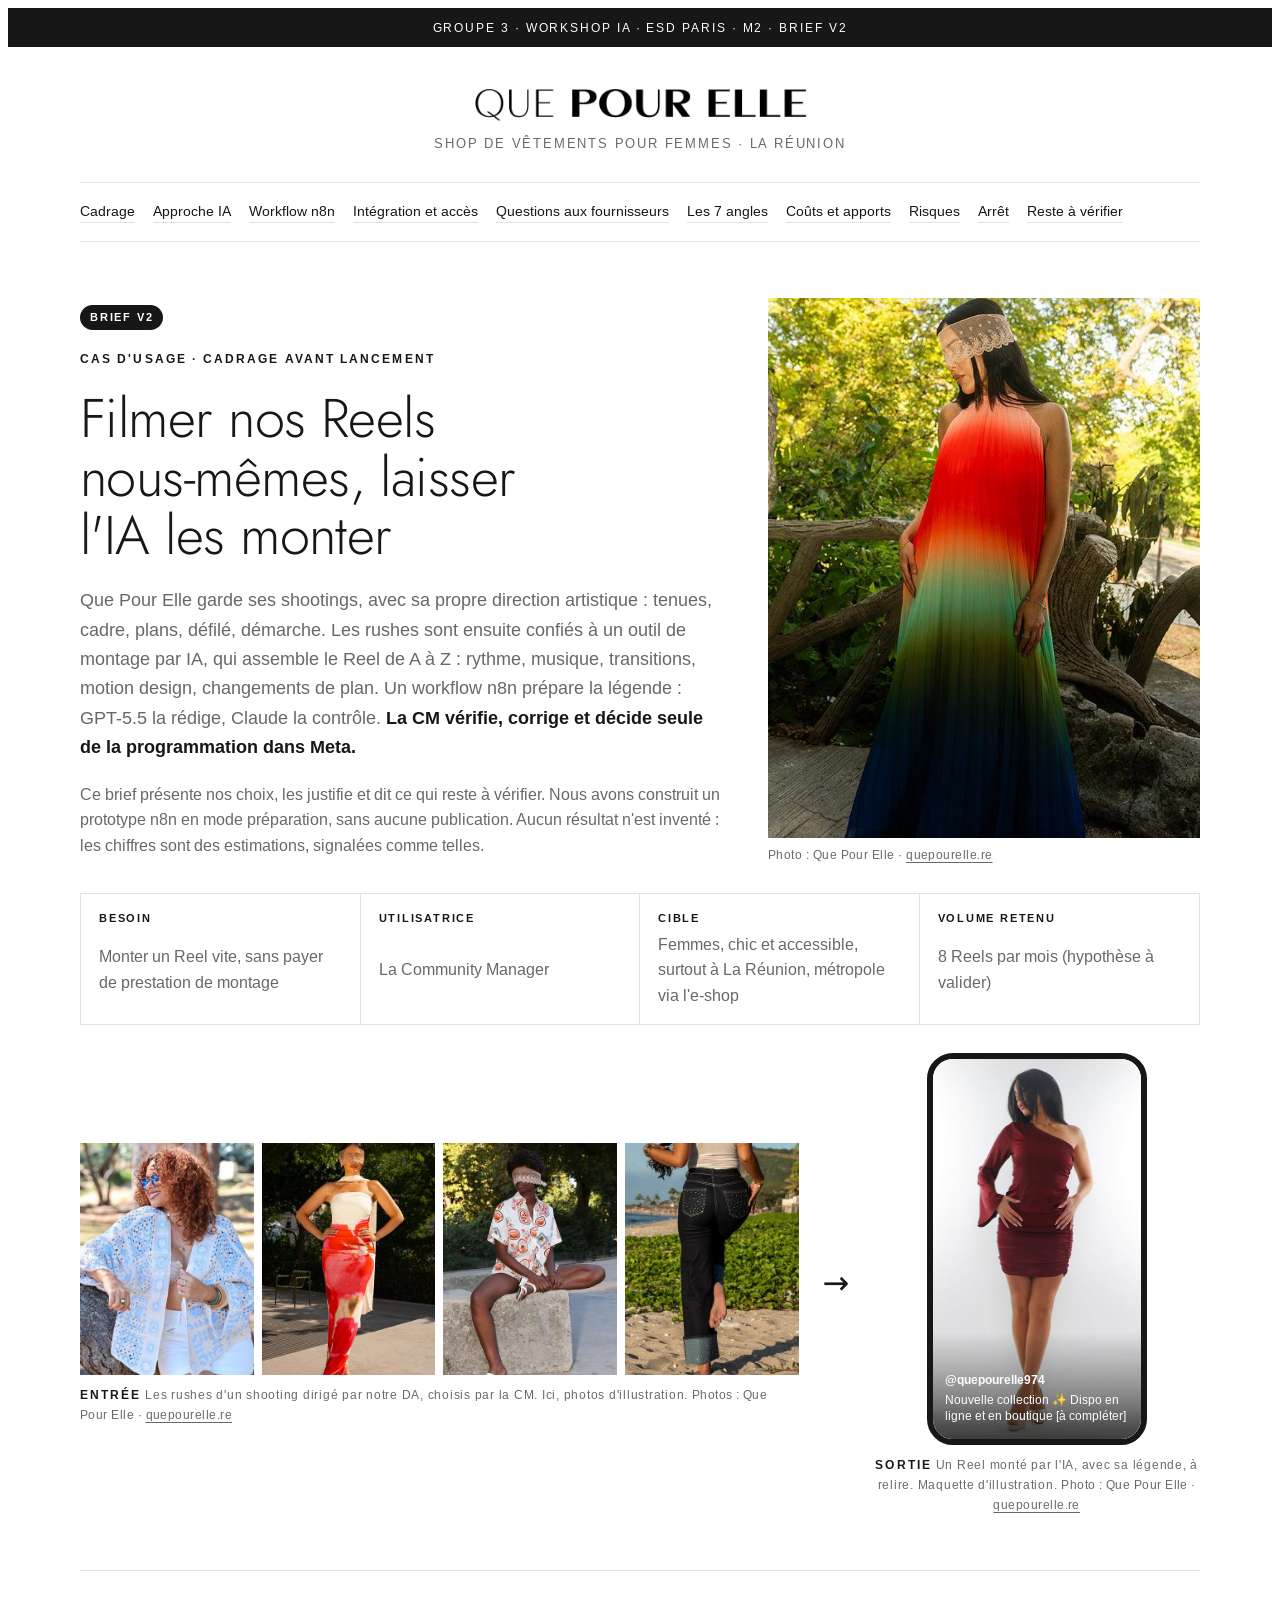
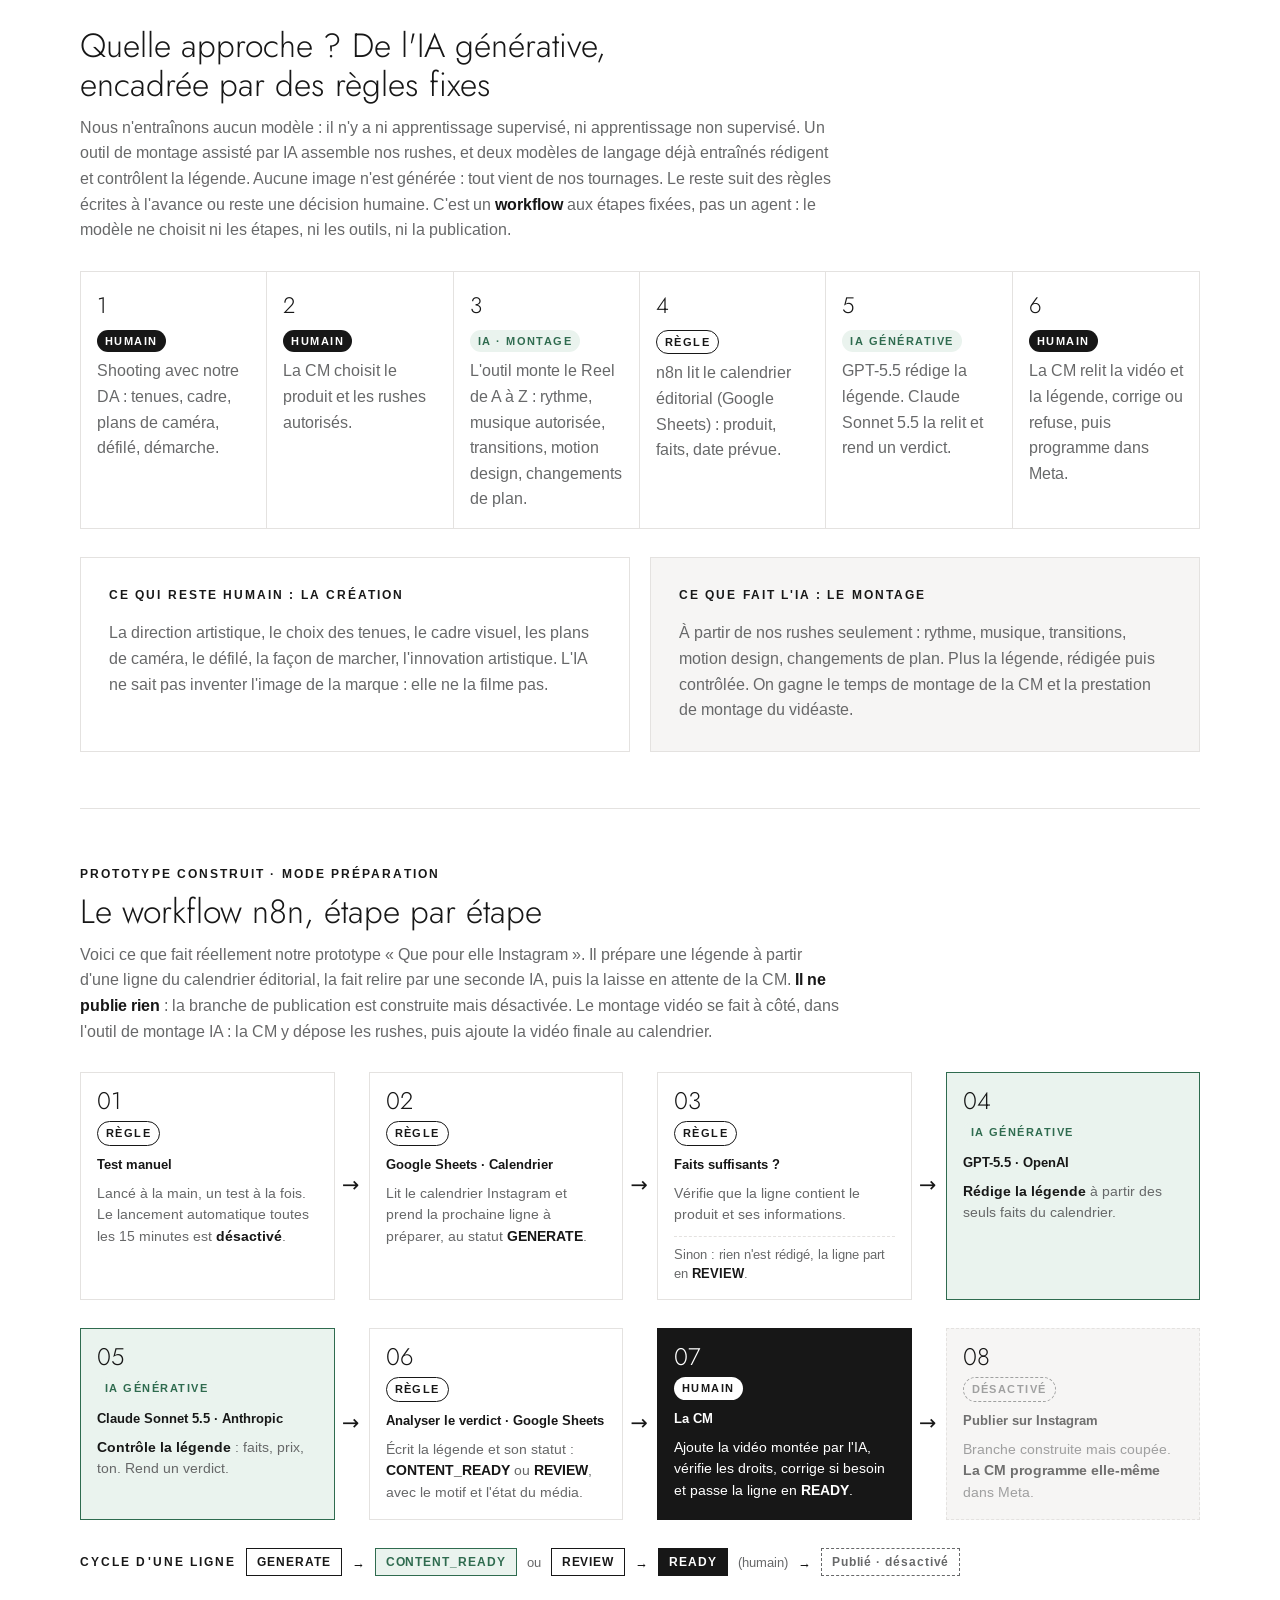
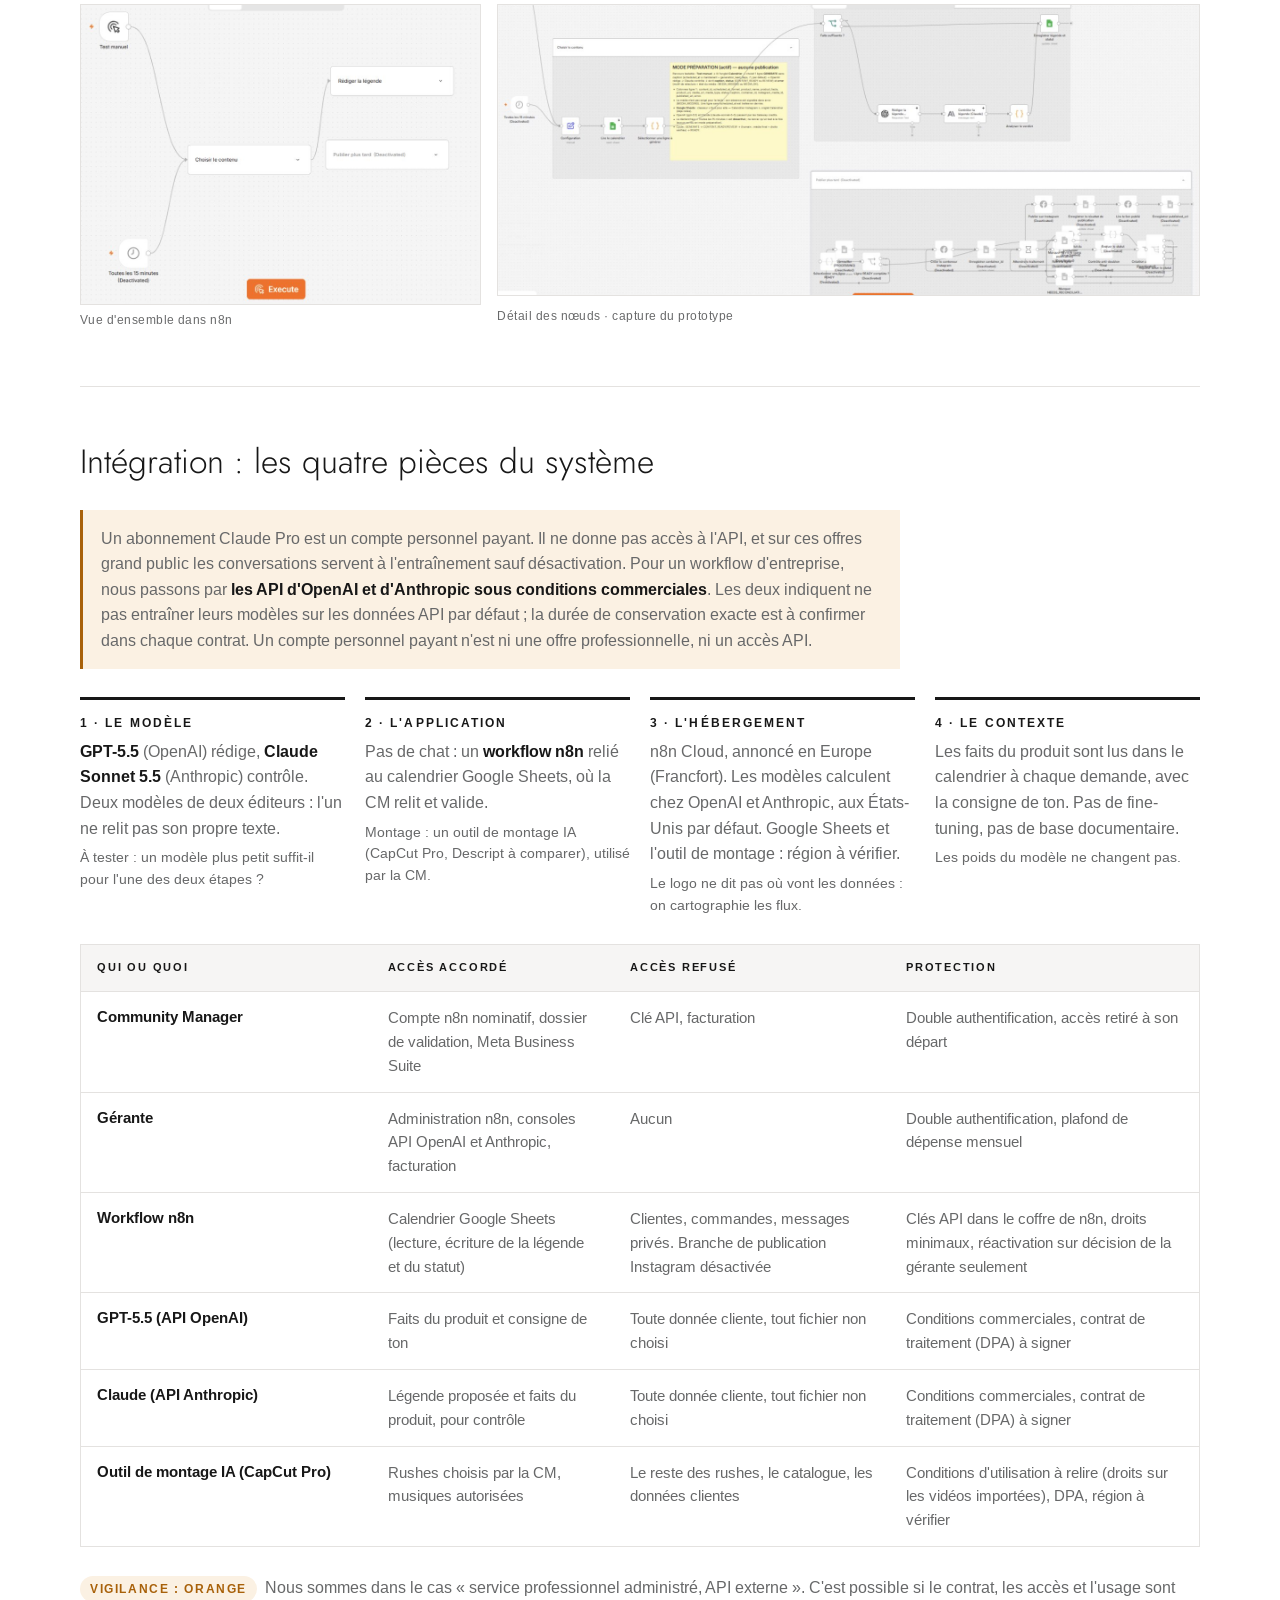
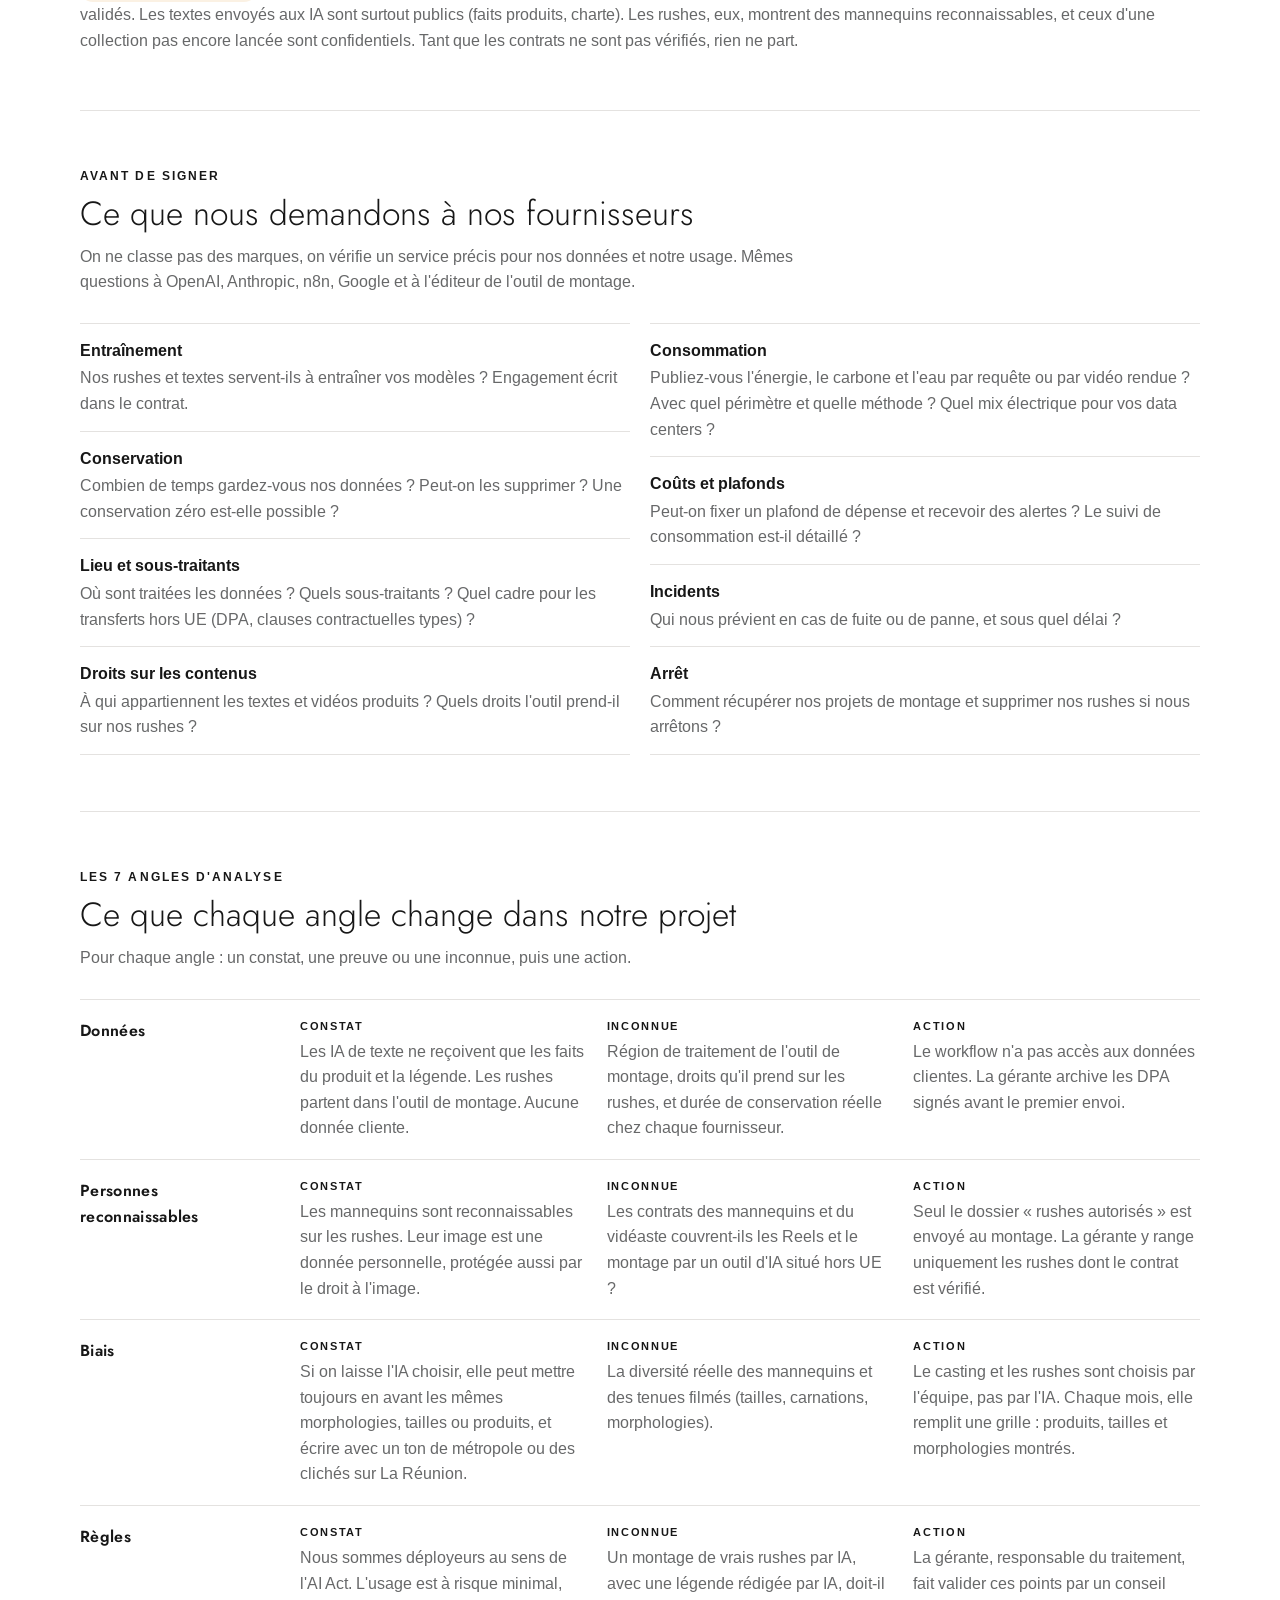
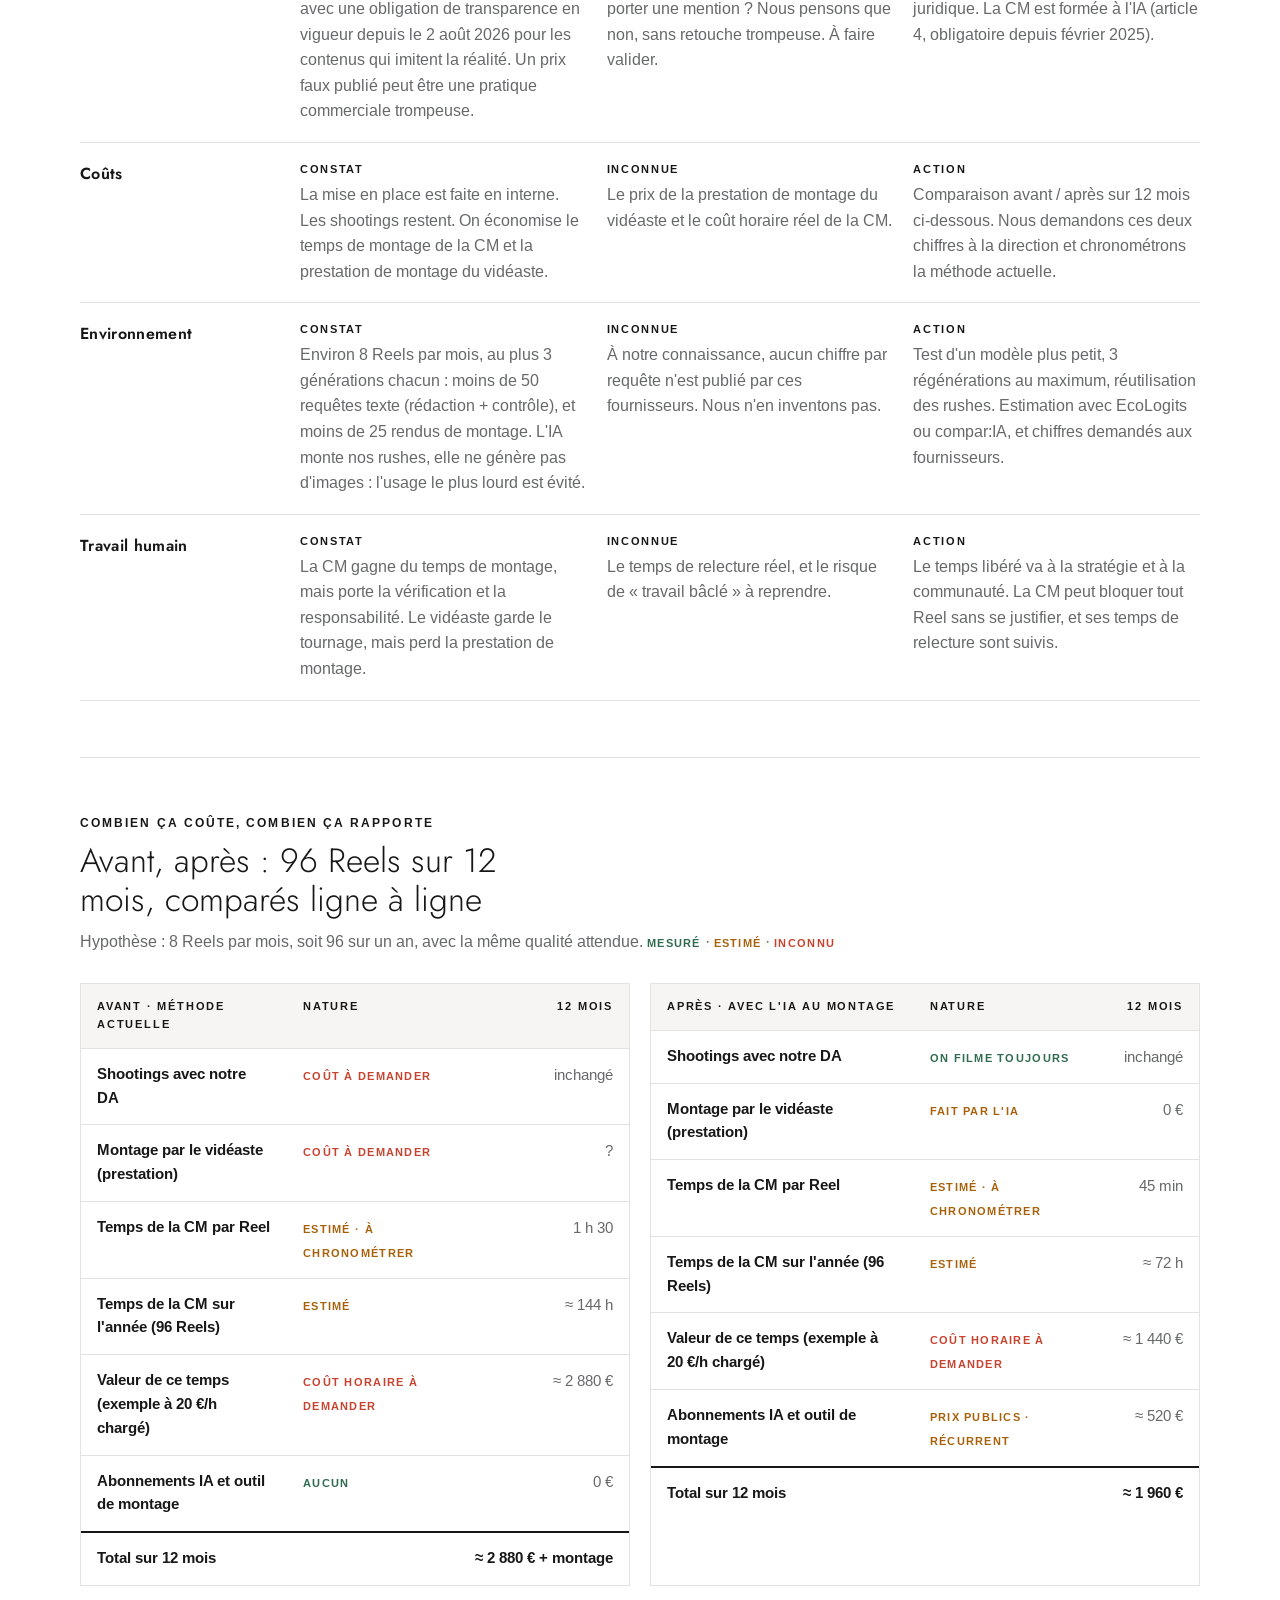
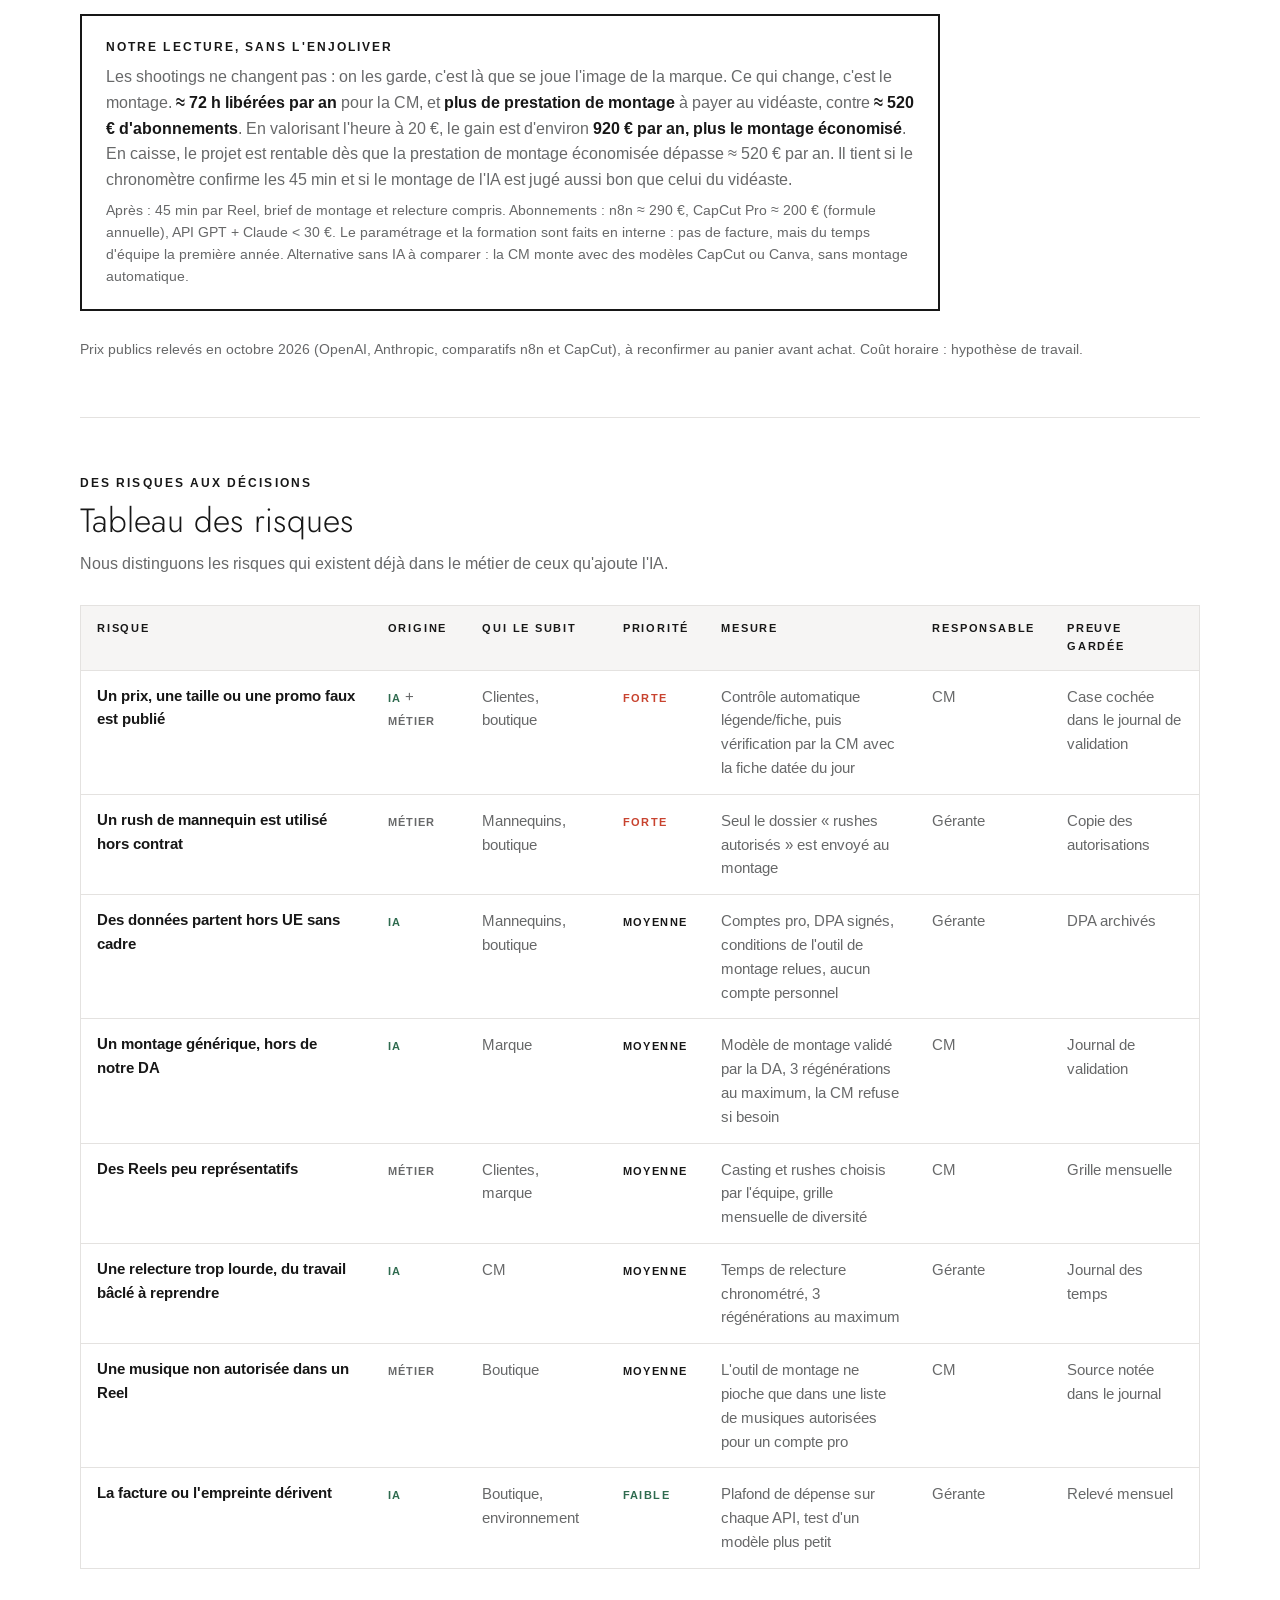
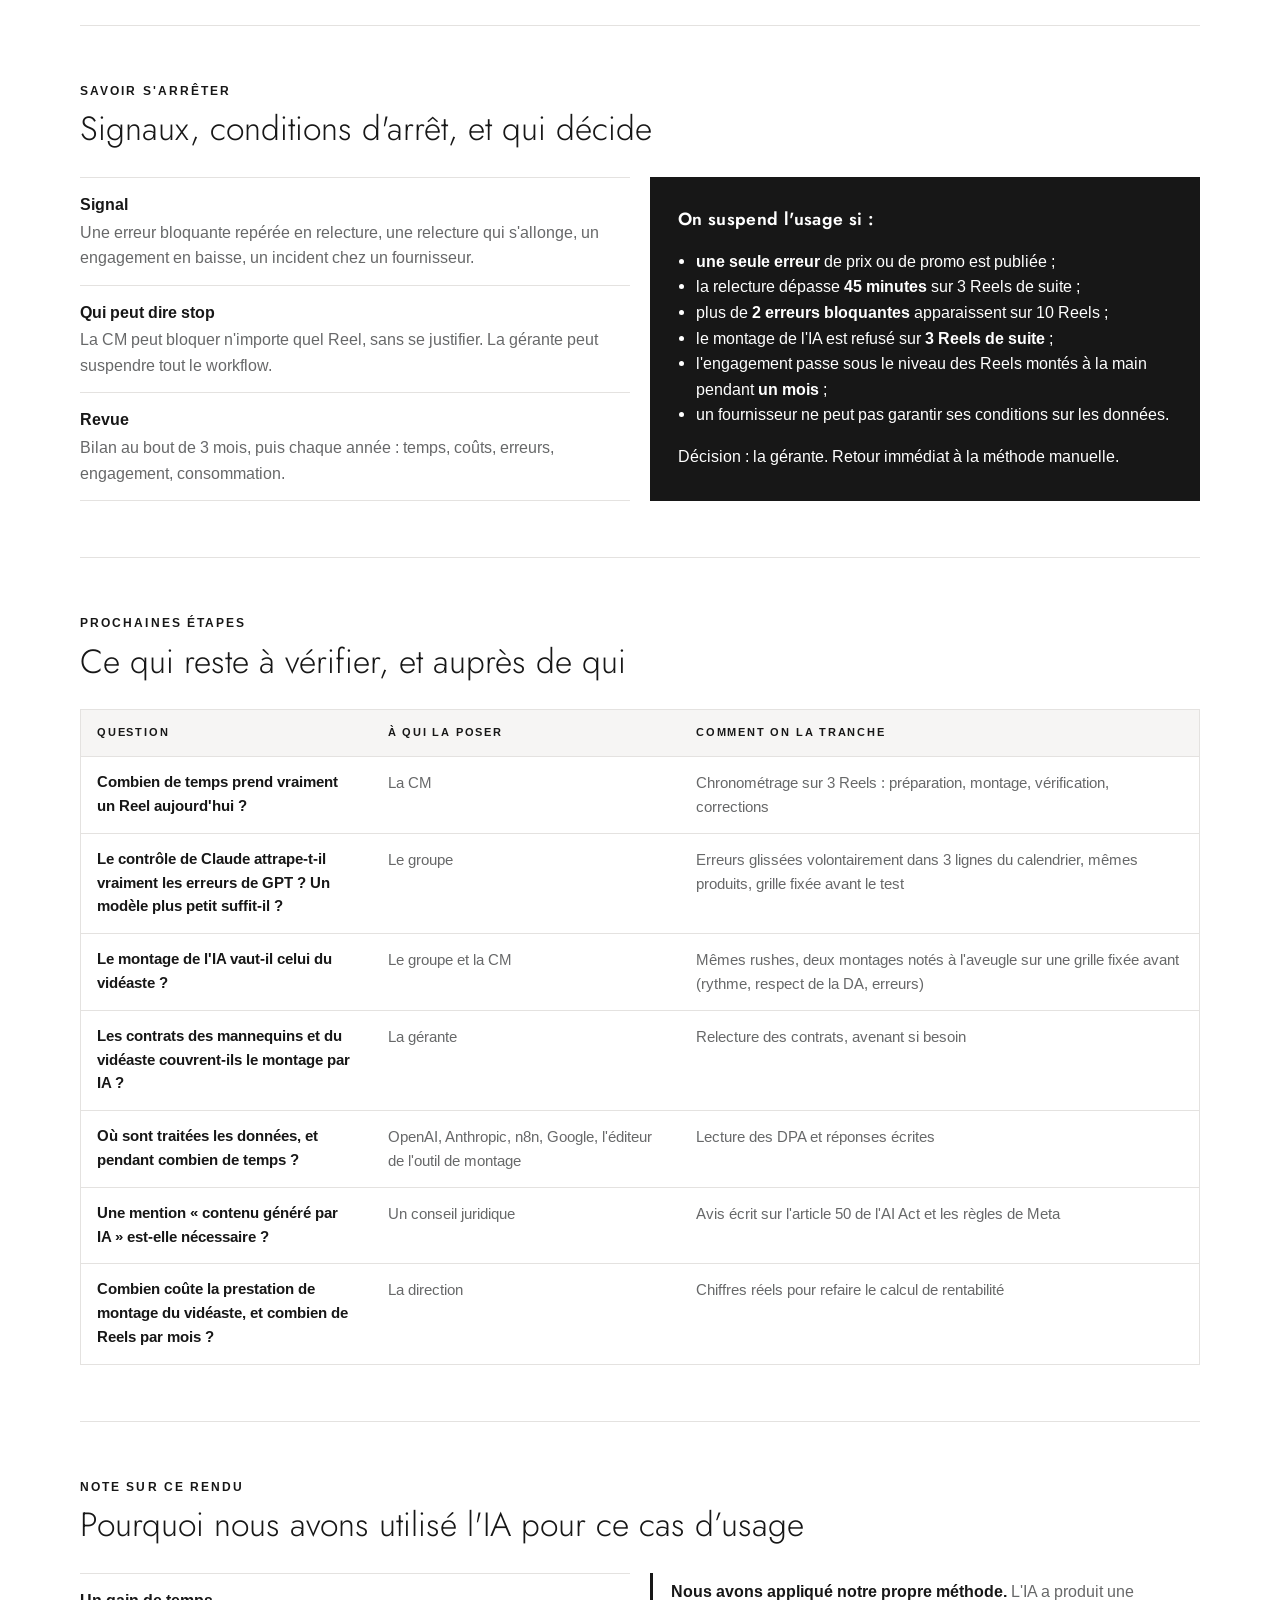
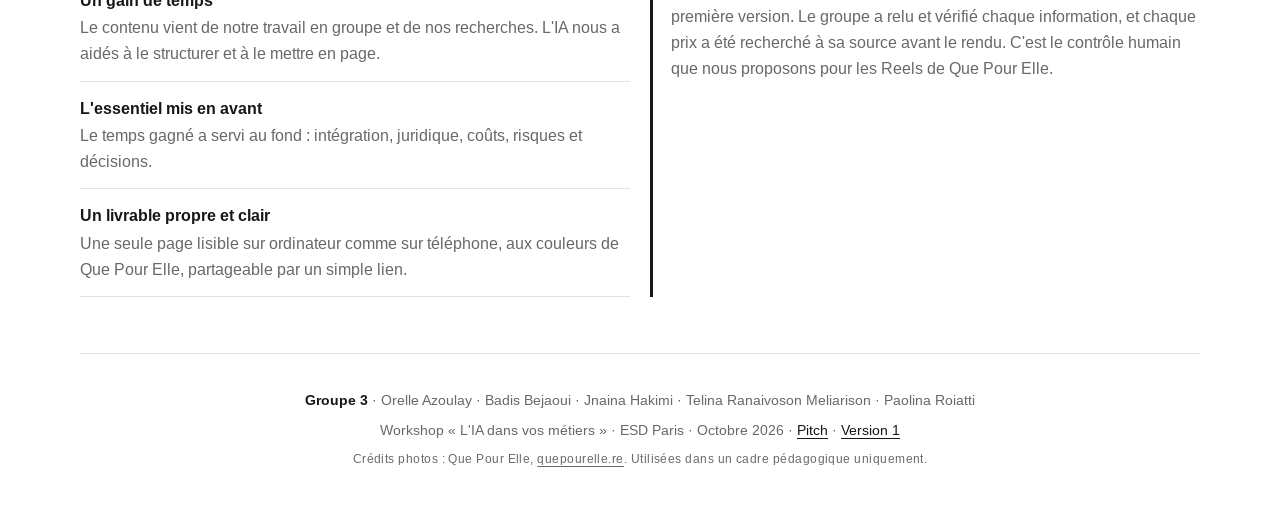
==== commit 802bf430: "Nouveau périmètre : shootings avec notre DA, montage par l'IA, coûts et vidéos adaptés Co-Authored-B" ====
--- a/index.html
+++ b/index.html
@@ -5,7 +5,7 @@
 <meta name="viewport" content="width=device-width,initial-scale=1,viewport-fit=cover">
 <title>Que Pour Elle × IA · Brief V2</title>
 <meta name="claude:viewport-fit-sides" content="cover">
-<meta name="description" content="Brief V2 du groupe 3 (Workshop IA, ESD) : cadrage complet du projet de Reels Instagram assistés par IA pour Que Pour Elle. Intégration, données, juridique, coûts, impacts, risques et conditions d'arrêt.">
+<meta name="description" content="Brief V2 du groupe 3 (Workshop IA, ESD) : Reels Instagram de Que Pour Elle filmés avec notre DA et montés par l'IA. Intégration, données, juridique, coûts, impacts, risques et conditions d'arrêt.">
 <link rel="preconnect" href="https://fonts.googleapis.com">
 <link rel="preconnect" href="https://fonts.gstatic.com" crossorigin>
 <link rel="stylesheet" href="https://fonts.googleapis.com/css2?family=Arimo:wght@400;500;700&family=Jost:wght@300;400;600&display=swap">
@@ -99,8 +99,8 @@
   <div class="hero">
     <span class="v2">BRIEF V2</span>
     <p class="eyebrow">Cas d'usage · Cadrage avant lancement</p>
-    <h1>Préparer les Reels Instagram de Que Pour Elle avec l'IA, sous contrôle</h1>
-    <p class="lead">La Community Manager prépare un Reel à partir des photos d'un shooting existant. Un workflow n8n lit le calendrier éditorial : GPT-5.5 rédige la légende, Claude la contrôle, et le résultat revient dans le calendrier. Le montage vidéo reste à tester. <strong>La CM vérifie, corrige et décide seule de la programmation dans Meta.</strong></p>
+    <h1>Filmer nos Reels nous-mêmes, laisser l'IA les monter</h1>
+    <p class="lead">Que Pour Elle garde ses shootings, avec sa propre direction artistique : tenues, cadre, plans, défilé, démarche. Les rushes sont ensuite confiés à un outil de montage par IA, qui assemble le Reel de A à Z : rythme, musique, transitions, motion design, changements de plan. Un workflow n8n prépare la légende : GPT-5.5 la rédige, Claude la contrôle. <strong>La CM vérifie, corrige et décide seule de la programmation dans Meta.</strong></p>
     <p class="muted">Ce brief présente nos choix, les justifie et dit ce qui reste à vérifier. Nous avons construit un prototype n8n en mode préparation, sans aucune publication. Aucun résultat n'est inventé : les chiffres sont des estimations, signalées comme telles.</p>
   </div>
   <figure class="hero-img">
@@ -111,7 +111,7 @@
 
 
   <div class="facts">
-    <div><span>Besoin</span>Préparer un Reel sans refaire de shooting</div>
+    <div><span>Besoin</span>Monter un Reel vite, sans payer de prestation de montage</div>
     <div><span>Utilisatrice</span>La Community Manager</div>
     <div><span>Cible</span>Femmes, chic et accessible, surtout à La Réunion, métropole via l'e-shop</div>
     <div><span>Volume retenu</span>8 Reels par mois (hypothèse à valider)</div>
@@ -125,7 +125,7 @@
         <img src="img/s_monceau4.jpg" alt="Chemise imprimée, photo de shooting Que Pour Elle" width="420" height="630" loading="lazy">
         <img src="img/s_savage32.jpg" alt="Jean sur la plage, photo de shooting Que Pour Elle" width="420" height="630" loading="lazy">
       </div>
-      <figcaption><b class="eyebrow">Entrée</b> Les photos d'un shooting existant, choisies par la CM. <span class="credit">Photos : Que Pour Elle · <a href="https://quepourelle.re/" target="_blank" rel="noopener">quepourelle.re</a></span></figcaption>
+      <figcaption><b class="eyebrow">Entrée</b> Les rushes d'un shooting dirigé par notre DA, choisis par la CM. Ici, photos d'illustration. <span class="credit">Photos : Que Pour Elle · <a href="https://quepourelle.re/" target="_blank" rel="noopener">quepourelle.re</a></span></figcaption>
     </figure>
     <span class="arrow" aria-hidden="true">→</span>
     <figure class="reel">
@@ -136,7 +136,7 @@
           <span class="cap">Nouvelle collection ✨ Dispo en ligne et en boutique [à compléter]</span>
         </div>
       </div>
-      <figcaption><b class="eyebrow">Sortie</b> Un brouillon de Reel à relire. Maquette d'illustration. <span class="credit">Photo : Que Pour Elle · <a href="https://quepourelle.re/" target="_blank" rel="noopener">quepourelle.re</a></span></figcaption>
+      <figcaption><b class="eyebrow">Sortie</b> Un Reel monté par l'IA, avec sa légende, à relire. Maquette d'illustration. <span class="credit">Photo : Que Pour Elle · <a href="https://quepourelle.re/" target="_blank" rel="noopener">quepourelle.re</a></span></figcaption>
     </figure>
   </div>
 </section>
@@ -145,16 +145,20 @@
 <section id="approche">
   <div class="head">
     <h2>Quelle approche ? De l'IA générative, encadrée par des règles fixes</h2>
-    <p>Nous n'entraînons aucun modèle : il n'y a ni apprentissage supervisé, ni apprentissage non supervisé. Un modèle de langage déjà entraîné, qui sait lire des images, rédige les textes. Tout le reste suit des règles écrites à l'avance ou reste une décision humaine. C'est un <strong>workflow</strong> aux étapes fixées, pas un agent : le modèle ne choisit ni les étapes, ni les outils, ni la publication.</p>
+    <p>Nous n'entraînons aucun modèle : il n'y a ni apprentissage supervisé, ni apprentissage non supervisé. Un outil de montage assisté par IA assemble nos rushes, et deux modèles de langage déjà entraînés rédigent et contrôlent la légende. Aucune image n'est générée : tout vient de nos tournages. Le reste suit des règles écrites à l'avance ou reste une décision humaine. C'est un <strong>workflow</strong> aux étapes fixées, pas un agent : le modèle ne choisit ni les étapes, ni les outils, ni la publication.</p>
   </div>
   <ol class="pipeline">
-    <li><span class="who h">Humain</span>La CM choisit le produit et 4 à 6 photos autorisées.</li>
+    <li><span class="who h">Humain</span>Shooting avec notre DA : tenues, cadre, plans de caméra, défilé, démarche.</li>
+    <li><span class="who h">Humain</span>La CM choisit le produit et les rushes autorisés.</li>
+    <li><span class="who ia">IA · montage</span>L'outil monte le Reel de A à Z : rythme, musique autorisée, transitions, motion design, changements de plan.</li>
     <li><span class="who r">Règle</span>n8n lit le calendrier éditorial (Google Sheets) : produit, faits, date prévue.</li>
-    <li><span class="who ia">IA générative</span>GPT-5.5 rédige la légende à partir des seuls faits du calendrier. Claude Sonnet 5.5 la relit et rend un verdict.</li>
-    <li><span class="who r">Règle</span>Si les faits manquent, rien n'est rédigé. Selon le verdict, la ligne passe en «&nbsp;prête&nbsp;» ou «&nbsp;à&nbsp;revoir&nbsp;».</li>
-    <li><span class="who r">Règle · à tester</span>Montage : Creatomate ou un modèle CapCut assemble les vraies photos.</li>
-    <li><span class="who h">Humain</span>La CM relit, corrige ou refuse avec un commentaire. Elle programme elle-même dans Meta.</li>
+    <li><span class="who ia">IA générative</span>GPT-5.5 rédige la légende. Claude Sonnet 5.5 la relit et rend un verdict.</li>
+    <li><span class="who h">Humain</span>La CM relit la vidéo et la légende, corrige ou refuse, puis programme dans Meta.</li>
   </ol>
+  <div class="two">
+    <div class="case"><b class="eyebrow">Ce qui reste humain : la création</b><p>La direction artistique, le choix des tenues, le cadre visuel, les plans de caméra, le défilé, la façon de marcher, l'innovation artistique. L'IA ne sait pas inventer l'image de la marque : elle ne la filme pas.</p></div>
+    <div class="case ai"><b class="eyebrow">Ce que fait l'IA : le montage</b><p>À partir de nos rushes seulement : rythme, musique, transitions, motion design, changements de plan. Plus la légende, rédigée puis contrôlée. On gagne le temps de montage de la CM et la prestation de montage du vidéaste.</p></div>
+  </div>
 </section>
 
 <!-- WORKFLOW N8N -->
@@ -162,7 +166,7 @@
   <div class="head">
     <p class="eyebrow">Prototype construit · Mode préparation</p>
     <h2>Le workflow n8n, étape par étape</h2>
-    <p>Voici ce que fait réellement notre prototype « Que pour elle Instagram ». Il prépare une légende à partir d'une ligne du calendrier éditorial, la fait relire par une seconde IA, puis la laisse en attente de la CM. <strong>Il ne publie rien</strong> : la branche de publication est construite mais désactivée.</p>
+    <p>Voici ce que fait réellement notre prototype « Que pour elle Instagram ». Il prépare une légende à partir d'une ligne du calendrier éditorial, la fait relire par une seconde IA, puis la laisse en attente de la CM. <strong>Il ne publie rien</strong> : la branche de publication est construite mais désactivée. Le montage vidéo se fait à côté, dans l'outil de montage IA : la CM y dépose les rushes, puis ajoute la vidéo finale au calendrier.</p>
   </div>
   <ol class="wf">
     <li><span class="who r">Règle</span><span class="tool">Test manuel</span><p>Lancé à la main, un test à la fois. Le lancement automatique toutes les 15 minutes est <strong>désactivé</strong>.</p></li>
@@ -171,7 +175,7 @@
     <li class="ai"><span class="who ia">IA générative</span><span class="tool">GPT-5.5 · OpenAI</span><p><strong>Rédige la légende</strong> à partir des seuls faits du calendrier.</p></li>
     <li class="ai"><span class="who ia">IA générative</span><span class="tool">Claude Sonnet 5.5 · Anthropic</span><p><strong>Contrôle la légende</strong> : faits, prix, ton. Rend un verdict.</p></li>
     <li><span class="who r">Règle</span><span class="tool">Analyser le verdict · Google Sheets</span><p>Écrit la légende et son statut : <strong>CONTENT_READY</strong> ou <strong>REVIEW</strong>, avec le motif et l'état du média.</p></li>
-    <li class="hu"><span class="who h">Humain</span><span class="tool">La CM</span><p>Ajoute le média final, vérifie les droits, corrige si besoin et passe la ligne en <strong>READY</strong>.</p></li>
+    <li class="hu"><span class="who h">Humain</span><span class="tool">La CM</span><p>Ajoute la vidéo montée par l'IA, vérifie les droits, corrige si besoin et passe la ligne en <strong>READY</strong>.</p></li>
     <li class="off"><span class="who">Désactivé</span><span class="tool">Publier sur Instagram</span><p>Branche construite mais coupée. <strong>La CM programme elle-même</strong> dans Meta.</p></li>
   </ol>
   <div class="status" aria-label="Cycle de vie d'une ligne du calendrier">
@@ -194,8 +198,8 @@
   </div>
   <div class="four">
     <div><b class="eyebrow">1 · Le modèle</b><p><strong>GPT-5.5</strong> (OpenAI) rédige, <strong>Claude Sonnet 5.5</strong> (Anthropic) contrôle. Deux modèles de deux éditeurs : l'un ne relit pas son propre texte.</p><p class="note muted">À tester : un modèle plus petit suffit-il pour l'une des deux étapes ?</p></div>
-    <div><b class="eyebrow">2 · L'application</b><p>Pas de chat : un <strong>workflow n8n</strong> relié au calendrier Google Sheets, où la CM relit et valide.</p><p class="note muted">Montage : Creatomate ou CapCut, pas encore branché.</p></div>
-    <div><b class="eyebrow">3 · L'hébergement</b><p>n8n Cloud, annoncé en Europe (Francfort). Les modèles calculent chez OpenAI et Anthropic, aux États-Unis par défaut. Google Sheets et Creatomate : région à vérifier.</p><p class="note muted">Le logo ne dit pas où vont les données : on cartographie les flux.</p></div>
+    <div><b class="eyebrow">2 · L'application</b><p>Pas de chat : un <strong>workflow n8n</strong> relié au calendrier Google Sheets, où la CM relit et valide.</p><p class="note muted">Montage : un outil de montage IA (CapCut Pro, Descript à comparer), utilisé par la CM.</p></div>
+    <div><b class="eyebrow">3 · L'hébergement</b><p>n8n Cloud, annoncé en Europe (Francfort). Les modèles calculent chez OpenAI et Anthropic, aux États-Unis par défaut. Google Sheets et l'outil de montage : région à vérifier.</p><p class="note muted">Le logo ne dit pas où vont les données : on cartographie les flux.</p></div>
     <div><b class="eyebrow">4 · Le contexte</b><p>Les faits du produit sont lus dans le calendrier à chaque demande, avec la consigne de ton. Pas de fine-tuning, pas de base documentaire.</p><p class="note muted">Les poids du modèle ne changent pas.</p></div>
   </div>
 
@@ -208,11 +212,11 @@
         <tr><td>Workflow n8n</td><td>Calendrier Google Sheets (lecture, écriture de la légende et du statut)</td><td>Clientes, commandes, messages privés. Branche de publication Instagram désactivée</td><td>Clés API dans le coffre de n8n, droits minimaux, réactivation sur décision de la gérante seulement</td></tr>
         <tr><td>GPT-5.5 (API OpenAI)</td><td>Faits du produit et consigne de ton</td><td>Toute donnée cliente, tout fichier non choisi</td><td>Conditions commerciales, contrat de traitement (DPA) à signer</td></tr>
         <tr><td>Claude (API Anthropic)</td><td>Légende proposée et faits du produit, pour contrôle</td><td>Toute donnée cliente, tout fichier non choisi</td><td>Conditions commerciales, contrat de traitement (DPA) à signer</td></tr>
-        <tr><td>Creatomate</td><td>Photos et textes validés pour le montage</td><td>Le reste du catalogue</td><td>DPA à signer, région à vérifier</td></tr>
+        <tr><td>Outil de montage IA (CapCut Pro)</td><td>Rushes choisis par la CM, musiques autorisées</td><td>Le reste des rushes, le catalogue, les données clientes</td><td>Conditions d'utilisation à relire (droits sur les vidéos importées), DPA, région à vérifier</td></tr>
       </tbody>
     </table>
   </div>
-  <p><span class="orange">Vigilance : orange</span> &nbsp;Nous sommes dans le cas « service professionnel administré, API externe ». C'est possible si le contrat, les accès et l'usage sont validés. Les données qui partent sont surtout publiques (fiches produits, charte), mais les photos montrent des mannequins reconnaissables, et les photos d'une collection pas encore lancée sont confidentielles. Tant que les contrats ne sont pas vérifiés, rien ne part.</p>
+  <p><span class="orange">Vigilance : orange</span> &nbsp;Nous sommes dans le cas « service professionnel administré, API externe ». C'est possible si le contrat, les accès et l'usage sont validés. Les textes envoyés aux IA sont surtout publics (faits produits, charte). Les rushes, eux, montrent des mannequins reconnaissables, et ceux d'une collection pas encore lancée sont confidentiels. Tant que les contrats ne sont pas vérifiés, rien ne part.</p>
 </section>
 
 <!-- FOURNISSEURS -->
@@ -220,20 +224,20 @@
   <div class="head">
     <p class="eyebrow">Avant de signer</p>
     <h2>Ce que nous demandons à nos fournisseurs</h2>
-    <p>On ne classe pas des marques, on vérifie un service précis pour nos données et notre usage. Mêmes questions à OpenAI, Anthropic, n8n, Google et Creatomate.</p>
+    <p>On ne classe pas des marques, on vérifie un service précis pour nos données et notre usage. Mêmes questions à OpenAI, Anthropic, n8n, Google et à l'éditeur de l'outil de montage.</p>
   </div>
   <div class="two">
     <ul class="list">
-      <li><strong>Entraînement</strong>Nos photos et textes servent-ils à entraîner vos modèles ? Engagement écrit dans le contrat.</li>
+      <li><strong>Entraînement</strong>Nos rushes et textes servent-ils à entraîner vos modèles ? Engagement écrit dans le contrat.</li>
       <li><strong>Conservation</strong>Combien de temps gardez-vous nos données ? Peut-on les supprimer ? Une conservation zéro est-elle possible ?</li>
       <li><strong>Lieu et sous-traitants</strong>Où sont traitées les données ? Quels sous-traitants ? Quel cadre pour les transferts hors UE (DPA, clauses contractuelles types) ?</li>
-      <li><strong>Droits sur les contenus</strong>À qui appartiennent les textes et vidéos produits ?</li>
+      <li><strong>Droits sur les contenus</strong>À qui appartiennent les textes et vidéos produits ? Quels droits l'outil prend-il sur nos rushes ?</li>
     </ul>
     <ul class="list">
       <li><strong>Consommation</strong>Publiez-vous l'énergie, le carbone et l'eau par requête ou par vidéo rendue ? Avec quel périmètre et quelle méthode ? Quel mix électrique pour vos data centers ?</li>
       <li><strong>Coûts et plafonds</strong>Peut-on fixer un plafond de dépense et recevoir des alertes ? Le suivi de consommation est-il détaillé ?</li>
       <li><strong>Incidents</strong>Qui nous prévient en cas de fuite ou de panne, et sous quel délai ?</li>
-      <li><strong>Arrêt</strong>Comment récupérer nos modèles vidéo et supprimer nos données si nous arrêtons ?</li>
+      <li><strong>Arrêt</strong>Comment récupérer nos projets de montage et supprimer nos rushes si nous arrêtons ?</li>
     </ul>
   </div>
 </section>
@@ -246,13 +250,13 @@
     <p>Pour chaque angle : un constat, une preuve ou une inconnue, puis une action.</p>
   </div>
   <div class="angles">
-    <div class="angle"><h3>Données</h3><div><span class="k">Constat</span>Le prototype n'envoie aux IA que les faits du produit et la légende. Les photos s'ajoutent au montage. Aucune donnée cliente.</div><div><span class="k">Inconnue</span>Région de traitement de Creatomate et durée de conservation réelle chez chaque fournisseur.</div><div><span class="k">Action</span>Le workflow n'a pas accès aux données clientes. La gérante archive les DPA signés avant le premier envoi.</div></div>
-    <div class="angle"><h3>Personnes reconnaissables</h3><div><span class="k">Constat</span>Les mannequins sont reconnaissables sur les photos. Leur image est une donnée personnelle, protégée aussi par le droit à l'image.</div><div><span class="k">Inconnue</span>Les contrats des mannequins et du photographe couvrent-ils les Reels, le montage et le traitement par un outil d'IA situé hors UE ?</div><div><span class="k">Action</span>Seul le dossier « photos autorisées » est relié au workflow. La gérante y range uniquement les photos dont le contrat est vérifié.</div></div>
-    <div class="angle"><h3>Biais</h3><div><span class="k">Constat</span>Si on laisse l'IA choisir, elle peut mettre toujours en avant les mêmes morphologies, tailles ou produits, et écrire avec un ton de métropole ou des clichés sur La Réunion.</div><div><span class="k">Inconnue</span>La diversité réelle des photos disponibles (tailles, carnations, morphologies).</div><div><span class="k">Action</span>La CM choisit les photos, pas l'IA. Chaque mois, elle remplit une grille : produits, tailles et morphologies montrés.</div></div>
-    <div class="angle"><h3>Règles</h3><div><span class="k">Constat</span>Nous sommes déployeurs au sens de l'AI Act. L'usage est à risque minimal, avec une obligation de transparence en vigueur depuis le 2 août 2026 pour les contenus qui imitent la réalité. Un prix faux publié peut être une pratique commerciale trompeuse.</div><div><span class="k">Inconnue</span>Un montage de vraies photos avec des textes rédigés par IA doit-il porter une mention ? Nous pensons que non, sans retouche trompeuse. À faire valider.</div><div><span class="k">Action</span>La gérante, responsable du traitement, fait valider ces points par un conseil juridique. La CM est formée à l'IA (article 4, obligatoire depuis février 2025).</div></div>
-    <div class="angle"><h3>Coûts</h3><div><span class="k">Constat</span>La mise en place est faite en interne. Les vrais postes sont les abonnements et le temps de la CM, relecture comprise.</div><div><span class="k">Inconnue</span>Le coût d'un shooting évité et le coût horaire réel de la CM.</div><div><span class="k">Action</span>Comparaison avant / après sur 12 mois ci-dessous. Nous demandons ces deux chiffres à la direction et chronométrons la méthode actuelle.</div></div>
-    <div class="angle"><h3>Environnement</h3><div><span class="k">Constat</span>Environ 8 Reels par mois, au plus 3 générations chacun : moins de 50 requêtes texte (rédaction + contrôle), et moins de 25 rendus vidéo. Nous ne générons pas de vidéo par IA, l'usage le plus lourd.</div><div><span class="k">Inconnue</span>À notre connaissance, aucun chiffre par requête n'est publié par ces fournisseurs. Nous n'en inventons pas.</div><div><span class="k">Action</span>Test d'un modèle plus petit, 3 régénérations au maximum, réutilisation des photos. Estimation avec EcoLogits ou compar:IA, et chiffres demandés aux fournisseurs.</div></div>
-    <div class="angle"><h3>Travail humain</h3><div><span class="k">Constat</span>La CM gagne du temps de montage, mais porte la vérification et la responsabilité. Le photographe ou vidéaste local peut perdre des missions.</div><div><span class="k">Inconnue</span>Le temps de relecture réel, et le risque de « travail bâclé » à reprendre.</div><div><span class="k">Action</span>Le temps libéré va à la stratégie et à la communauté. La CM peut bloquer tout Reel sans se justifier, et ses temps de relecture sont suivis.</div></div>
+    <div class="angle"><h3>Données</h3><div><span class="k">Constat</span>Les IA de texte ne reçoivent que les faits du produit et la légende. Les rushes partent dans l'outil de montage. Aucune donnée cliente.</div><div><span class="k">Inconnue</span>Région de traitement de l'outil de montage, droits qu'il prend sur les rushes, et durée de conservation réelle chez chaque fournisseur.</div><div><span class="k">Action</span>Le workflow n'a pas accès aux données clientes. La gérante archive les DPA signés avant le premier envoi.</div></div>
+    <div class="angle"><h3>Personnes reconnaissables</h3><div><span class="k">Constat</span>Les mannequins sont reconnaissables sur les rushes. Leur image est une donnée personnelle, protégée aussi par le droit à l'image.</div><div><span class="k">Inconnue</span>Les contrats des mannequins et du vidéaste couvrent-ils les Reels et le montage par un outil d'IA situé hors UE ?</div><div><span class="k">Action</span>Seul le dossier « rushes autorisés » est envoyé au montage. La gérante y range uniquement les rushes dont le contrat est vérifié.</div></div>
+    <div class="angle"><h3>Biais</h3><div><span class="k">Constat</span>Si on laisse l'IA choisir, elle peut mettre toujours en avant les mêmes morphologies, tailles ou produits, et écrire avec un ton de métropole ou des clichés sur La Réunion.</div><div><span class="k">Inconnue</span>La diversité réelle des mannequins et des tenues filmés (tailles, carnations, morphologies).</div><div><span class="k">Action</span>Le casting et les rushes sont choisis par l'équipe, pas par l'IA. Chaque mois, elle remplit une grille : produits, tailles et morphologies montrés.</div></div>
+    <div class="angle"><h3>Règles</h3><div><span class="k">Constat</span>Nous sommes déployeurs au sens de l'AI Act. L'usage est à risque minimal, avec une obligation de transparence en vigueur depuis le 2 août 2026 pour les contenus qui imitent la réalité. Un prix faux publié peut être une pratique commerciale trompeuse.</div><div><span class="k">Inconnue</span>Un montage de vrais rushes par IA, avec une légende rédigée par IA, doit-il porter une mention ? Nous pensons que non, sans retouche trompeuse. À faire valider.</div><div><span class="k">Action</span>La gérante, responsable du traitement, fait valider ces points par un conseil juridique. La CM est formée à l'IA (article 4, obligatoire depuis février 2025).</div></div>
+    <div class="angle"><h3>Coûts</h3><div><span class="k">Constat</span>La mise en place est faite en interne. Les shootings restent. On économise le temps de montage de la CM et la prestation de montage du vidéaste.</div><div><span class="k">Inconnue</span>Le prix de la prestation de montage du vidéaste et le coût horaire réel de la CM.</div><div><span class="k">Action</span>Comparaison avant / après sur 12 mois ci-dessous. Nous demandons ces deux chiffres à la direction et chronométrons la méthode actuelle.</div></div>
+    <div class="angle"><h3>Environnement</h3><div><span class="k">Constat</span>Environ 8 Reels par mois, au plus 3 générations chacun : moins de 50 requêtes texte (rédaction + contrôle), et moins de 25 rendus de montage. L'IA monte nos rushes, elle ne génère pas d'images : l'usage le plus lourd est évité.</div><div><span class="k">Inconnue</span>À notre connaissance, aucun chiffre par requête n'est publié par ces fournisseurs. Nous n'en inventons pas.</div><div><span class="k">Action</span>Test d'un modèle plus petit, 3 régénérations au maximum, réutilisation des rushes. Estimation avec EcoLogits ou compar:IA, et chiffres demandés aux fournisseurs.</div></div>
+    <div class="angle"><h3>Travail humain</h3><div><span class="k">Constat</span>La CM gagne du temps de montage, mais porte la vérification et la responsabilité. Le vidéaste garde le tournage, mais perd la prestation de montage.</div><div><span class="k">Inconnue</span>Le temps de relecture réel, et le risque de « travail bâclé » à reprendre.</div><div><span class="k">Action</span>Le temps libéré va à la stratégie et à la communauté. La CM peut bloquer tout Reel sans se justifier, et ses temps de relecture sont suivis.</div></div>
   </div>
 </section>
 
@@ -268,35 +272,37 @@
       <table class="money" style="min-width:0">
         <thead><tr><th>Avant · méthode actuelle</th><th>Nature</th><th>12 mois</th></tr></thead>
         <tbody>
+          <tr><td>Shootings avec notre DA</td><td><span class="kind i">Coût à demander</span></td><td>inchangé</td></tr>
+          <tr><td>Montage par le vidéaste (prestation)</td><td><span class="kind i">Coût à demander</span></td><td>?</td></tr>
           <tr><td>Temps de la CM par Reel</td><td><span class="kind e">Estimé · à chronométrer</span></td><td>1 h 30</td></tr>
           <tr><td>Temps de la CM sur l'année (96 Reels)</td><td><span class="kind e">Estimé</span></td><td>≈ 144 h</td></tr>
           <tr><td>Valeur de ce temps (exemple à 20 €/h chargé)</td><td><span class="kind i">Coût horaire à demander</span></td><td>≈ 2 880 €</td></tr>
-          <tr><td>Abonnements IA et montage automatique</td><td><span class="kind m">Aucun</span></td><td>0 €</td></tr>
-          <tr><td>Shootings pour renouveler les visuels</td><td><span class="kind i">Coût et nombre à demander</span></td><td>?</td></tr>
-          <tr class="total"><td>Total sur 12 mois</td><td></td><td>≈ 2 880 € + shootings</td></tr>
+          <tr><td>Abonnements IA et outil de montage</td><td><span class="kind m">Aucun</span></td><td>0 €</td></tr>
+          <tr class="total"><td>Total sur 12 mois</td><td></td><td>≈ 2 880 € + montage</td></tr>
         </tbody>
       </table>
     </div>
     <div class="tbl">
       <table class="money" style="min-width:0">
-        <thead><tr><th>Après · avec le workflow</th><th>Nature</th><th>12 mois</th></tr></thead>
+        <thead><tr><th>Après · avec l'IA au montage</th><th>Nature</th><th>12 mois</th></tr></thead>
         <tbody>
+          <tr><td>Shootings avec notre DA</td><td><span class="kind m">On filme toujours</span></td><td>inchangé</td></tr>
+          <tr><td>Montage par le vidéaste (prestation)</td><td><span class="kind e">Fait par l'IA</span></td><td>0 €</td></tr>
           <tr><td>Temps de la CM par Reel</td><td><span class="kind e">Estimé · à chronométrer</span></td><td>45 min</td></tr>
           <tr><td>Temps de la CM sur l'année (96 Reels)</td><td><span class="kind e">Estimé</span></td><td>≈ 72 h</td></tr>
           <tr><td>Valeur de ce temps (exemple à 20 €/h chargé)</td><td><span class="kind i">Coût horaire à demander</span></td><td>≈ 1 440 €</td></tr>
-          <tr><td>Abonnements IA et montage automatique</td><td><span class="kind e">Prix publics · récurrent</span></td><td>≈ 650 à 930 €</td></tr>
-          <tr><td>Shootings pour renouveler les visuels</td><td><span class="kind i">À mesurer</span></td><td>?</td></tr>
-          <tr class="total"><td>Total sur 12 mois</td><td></td><td>≈ 2 090 à 2 370 € + shootings</td></tr>
+          <tr><td>Abonnements IA et outil de montage</td><td><span class="kind e">Prix publics · récurrent</span></td><td>≈ 520 €</td></tr>
+          <tr class="total"><td>Total sur 12 mois</td><td></td><td>≈ 1 960 €</td></tr>
         </tbody>
       </table>
     </div>
   </div>
   <div class="verdict">
     <p class="eyebrow">Notre lecture, sans l'enjoliver</p>
-    <p>L'écart : <strong>≈ 72 h libérées par an</strong> pour <strong>650 à 930 € d'abonnements en plus</strong>. En valorisant l'heure à 20 €, le gain net est d'environ <strong>510 à 790 € dès l'année 1</strong>, avant les shootings évités. Mais en caisse, la boutique paie 650 à 930 € de plus : une heure gagnée n'est pas un euro économisé. Le projet tient si le chronomètre confirme les 45 min et si le temps libéré sert vraiment, à la stratégie et à la communauté. Un seul shooting évité rend le calcul nettement positif.</p>
-    <p class="note muted">Après : 45 min relecture comprise. Abonnements : n8n ≈ 290 €, Creatomate ≈ 330 à 610 €, API GPT + Claude &lt; 30 €. Le paramétrage et la formation sont faits en interne : pas de facture, mais du temps d'équipe la première année. Alternative sans IA à comparer pendant les essais : des modèles CapCut ou Canva avec une bibliothèque de légendes types, pour un coût presque nul. L'IA doit prouver qu'elle fait mieux.</p>
-  </div>
-  <p class="note muted">Prix publics relevés en octobre 2026 (OpenAI, Anthropic, comparatifs n8n et Creatomate), à reconfirmer avant achat. Coût horaire : hypothèse de travail.</p>
+    <p>Les shootings ne changent pas : on les garde, c'est là que se joue l'image de la marque. Ce qui change, c'est le montage. <strong>≈ 72 h libérées par an</strong> pour la CM, et <strong>plus de prestation de montage</strong> à payer au vidéaste, contre <strong>≈ 520 € d'abonnements</strong>. En valorisant l'heure à 20 €, le gain est d'environ <strong>920 € par an, plus le montage économisé</strong>. En caisse, le projet est rentable dès que la prestation de montage économisée dépasse ≈ 520 € par an. Il tient si le chronomètre confirme les 45 min et si le montage de l'IA est jugé aussi bon que celui du vidéaste.</p>
+    <p class="note muted">Après : 45 min par Reel, brief de montage et relecture compris. Abonnements : n8n ≈ 290 €, CapCut Pro ≈ 200 € (formule annuelle), API GPT + Claude &lt; 30 €. Le paramétrage et la formation sont faits en interne : pas de facture, mais du temps d'équipe la première année. Alternative sans IA à comparer : la CM monte avec des modèles CapCut ou Canva, sans montage automatique.</p>
+  </div>
+  <p class="note muted">Prix publics relevés en octobre 2026 (OpenAI, Anthropic, comparatifs n8n et CapCut), à reconfirmer au panier avant achat. Coût horaire : hypothèse de travail.</p>
 </section>
 
 <!-- RISQUES -->
@@ -311,11 +317,12 @@
       <thead><tr><th>Risque</th><th>Origine</th><th>Qui le subit</th><th>Priorité</th><th>Mesure</th><th>Responsable</th><th>Preuve gardée</th></tr></thead>
       <tbody>
         <tr><td>Un prix, une taille ou une promo faux est publié</td><td><span class="orig ia">IA</span> + <span class="orig mt">métier</span></td><td>Clientes, boutique</td><td><span class="lvl f">Forte</span></td><td>Contrôle automatique légende/fiche, puis vérification par la CM avec la fiche datée du jour</td><td>CM</td><td>Case cochée dans le journal de validation</td></tr>
-        <tr><td>Une photo de mannequin est utilisée hors contrat</td><td><span class="orig mt">Métier</span></td><td>Mannequins, boutique</td><td><span class="lvl f">Forte</span></td><td>Seul le dossier « photos autorisées » est relié au workflow</td><td>Gérante</td><td>Copie des autorisations</td></tr>
-        <tr><td>Des données partent hors UE sans cadre</td><td><span class="orig ia">IA</span></td><td>Mannequins, boutique</td><td><span class="lvl m">Moyenne</span></td><td>Compte API pro, DPA signés, aucun compte personnel</td><td>Gérante</td><td>DPA archivés</td></tr>
-        <tr><td>Des Reels génériques ou peu représentatifs</td><td><span class="orig ia">IA</span></td><td>Clientes, marque</td><td><span class="lvl m">Moyenne</span></td><td>La CM choisit les photos, grille mensuelle de diversité</td><td>CM</td><td>Grille mensuelle</td></tr>
+        <tr><td>Un rush de mannequin est utilisé hors contrat</td><td><span class="orig mt">Métier</span></td><td>Mannequins, boutique</td><td><span class="lvl f">Forte</span></td><td>Seul le dossier « rushes autorisés » est envoyé au montage</td><td>Gérante</td><td>Copie des autorisations</td></tr>
+        <tr><td>Des données partent hors UE sans cadre</td><td><span class="orig ia">IA</span></td><td>Mannequins, boutique</td><td><span class="lvl m">Moyenne</span></td><td>Comptes pro, DPA signés, conditions de l'outil de montage relues, aucun compte personnel</td><td>Gérante</td><td>DPA archivés</td></tr>
+        <tr><td>Un montage générique, hors de notre DA</td><td><span class="orig ia">IA</span></td><td>Marque</td><td><span class="lvl m">Moyenne</span></td><td>Modèle de montage validé par la DA, 3 régénérations au maximum, la CM refuse si besoin</td><td>CM</td><td>Journal de validation</td></tr>
+        <tr><td>Des Reels peu représentatifs</td><td><span class="orig mt">Métier</span></td><td>Clientes, marque</td><td><span class="lvl m">Moyenne</span></td><td>Casting et rushes choisis par l'équipe, grille mensuelle de diversité</td><td>CM</td><td>Grille mensuelle</td></tr>
         <tr><td>Une relecture trop lourde, du travail bâclé à reprendre</td><td><span class="orig ia">IA</span></td><td>CM</td><td><span class="lvl m">Moyenne</span></td><td>Temps de relecture chronométré, 3 régénérations au maximum</td><td>Gérante</td><td>Journal des temps</td></tr>
-        <tr><td>Une musique non autorisée dans un Reel</td><td><span class="orig mt">Métier</span></td><td>Boutique</td><td><span class="lvl m">Moyenne</span></td><td>Uniquement la bibliothèque musicale autorisée par Meta pour les comptes pro</td><td>CM</td><td>Source notée dans le journal</td></tr>
+        <tr><td>Une musique non autorisée dans un Reel</td><td><span class="orig mt">Métier</span></td><td>Boutique</td><td><span class="lvl m">Moyenne</span></td><td>L'outil de montage ne pioche que dans une liste de musiques autorisées pour un compte pro</td><td>CM</td><td>Source notée dans le journal</td></tr>
         <tr><td>La facture ou l'empreinte dérivent</td><td><span class="orig ia">IA</span></td><td>Boutique, environnement</td><td><span class="lvl l">Faible</span></td><td>Plafond de dépense sur chaque API, test d'un modèle plus petit</td><td>Gérante</td><td>Relevé mensuel</td></tr>
       </tbody>
     </table>
@@ -340,7 +347,8 @@
         <li><strong>une seule erreur</strong> de prix ou de promo est publiée ;</li>
         <li>la relecture dépasse <strong>45 minutes</strong> sur 3 Reels de suite ;</li>
         <li>plus de <strong>2 erreurs bloquantes</strong> apparaissent sur 10 Reels ;</li>
-        <li>l'engagement passe sous le niveau des Reels faits à la main pendant <strong>un mois</strong> ;</li>
+        <li>le montage de l'IA est refusé sur <strong>3 Reels de suite</strong> ;</li>
+        <li>l'engagement passe sous le niveau des Reels montés à la main pendant <strong>un mois</strong> ;</li>
         <li>un fournisseur ne peut pas garantir ses conditions sur les données.</li>
       </ul>
       <p>Décision : la gérante. Retour immédiat à la méthode manuelle.</p>
@@ -360,11 +368,11 @@
       <tbody>
         <tr><td>Combien de temps prend vraiment un Reel aujourd'hui ?</td><td>La CM</td><td>Chronométrage sur 3 Reels : préparation, montage, vérification, corrections</td></tr>
         <tr><td>Le contrôle de Claude attrape-t-il vraiment les erreurs de GPT ? Un modèle plus petit suffit-il ?</td><td>Le groupe</td><td>Erreurs glissées volontairement dans 3 lignes du calendrier, mêmes produits, grille fixée avant le test</td></tr>
-        <tr><td>Creatomate fait-il mieux qu'un modèle CapCut ou Canva ?</td><td>Le groupe</td><td>Comparaison du temps total et du rendu sur les mêmes photos</td></tr>
-        <tr><td>Les contrats des mannequins et du photographe couvrent-ils cet usage ?</td><td>La gérante</td><td>Relecture des contrats, avenant si besoin</td></tr>
-        <tr><td>Où sont traitées les données, et pendant combien de temps ?</td><td>OpenAI, Anthropic, n8n, Google, Creatomate</td><td>Lecture des DPA et réponses écrites</td></tr>
+        <tr><td>Le montage de l'IA vaut-il celui du vidéaste ?</td><td>Le groupe et la CM</td><td>Mêmes rushes, deux montages notés à l'aveugle sur une grille fixée avant (rythme, respect de la DA, erreurs)</td></tr>
+        <tr><td>Les contrats des mannequins et du vidéaste couvrent-ils le montage par IA ?</td><td>La gérante</td><td>Relecture des contrats, avenant si besoin</td></tr>
+        <tr><td>Où sont traitées les données, et pendant combien de temps ?</td><td>OpenAI, Anthropic, n8n, Google, l'éditeur de l'outil de montage</td><td>Lecture des DPA et réponses écrites</td></tr>
         <tr><td>Une mention « contenu généré par IA » est-elle nécessaire ?</td><td>Un conseil juridique</td><td>Avis écrit sur l'article 50 de l'AI Act et les règles de Meta</td></tr>
-        <tr><td>Combien coûte un shooting, et combien de Reels par mois ?</td><td>La direction</td><td>Chiffres réels pour refaire le calcul de rentabilité</td></tr>
+        <tr><td>Combien coûte la prestation de montage du vidéaste, et combien de Reels par mois ?</td><td>La direction</td><td>Chiffres réels pour refaire le calcul de rentabilité</td></tr>
       </tbody>
     </table>
   </div>
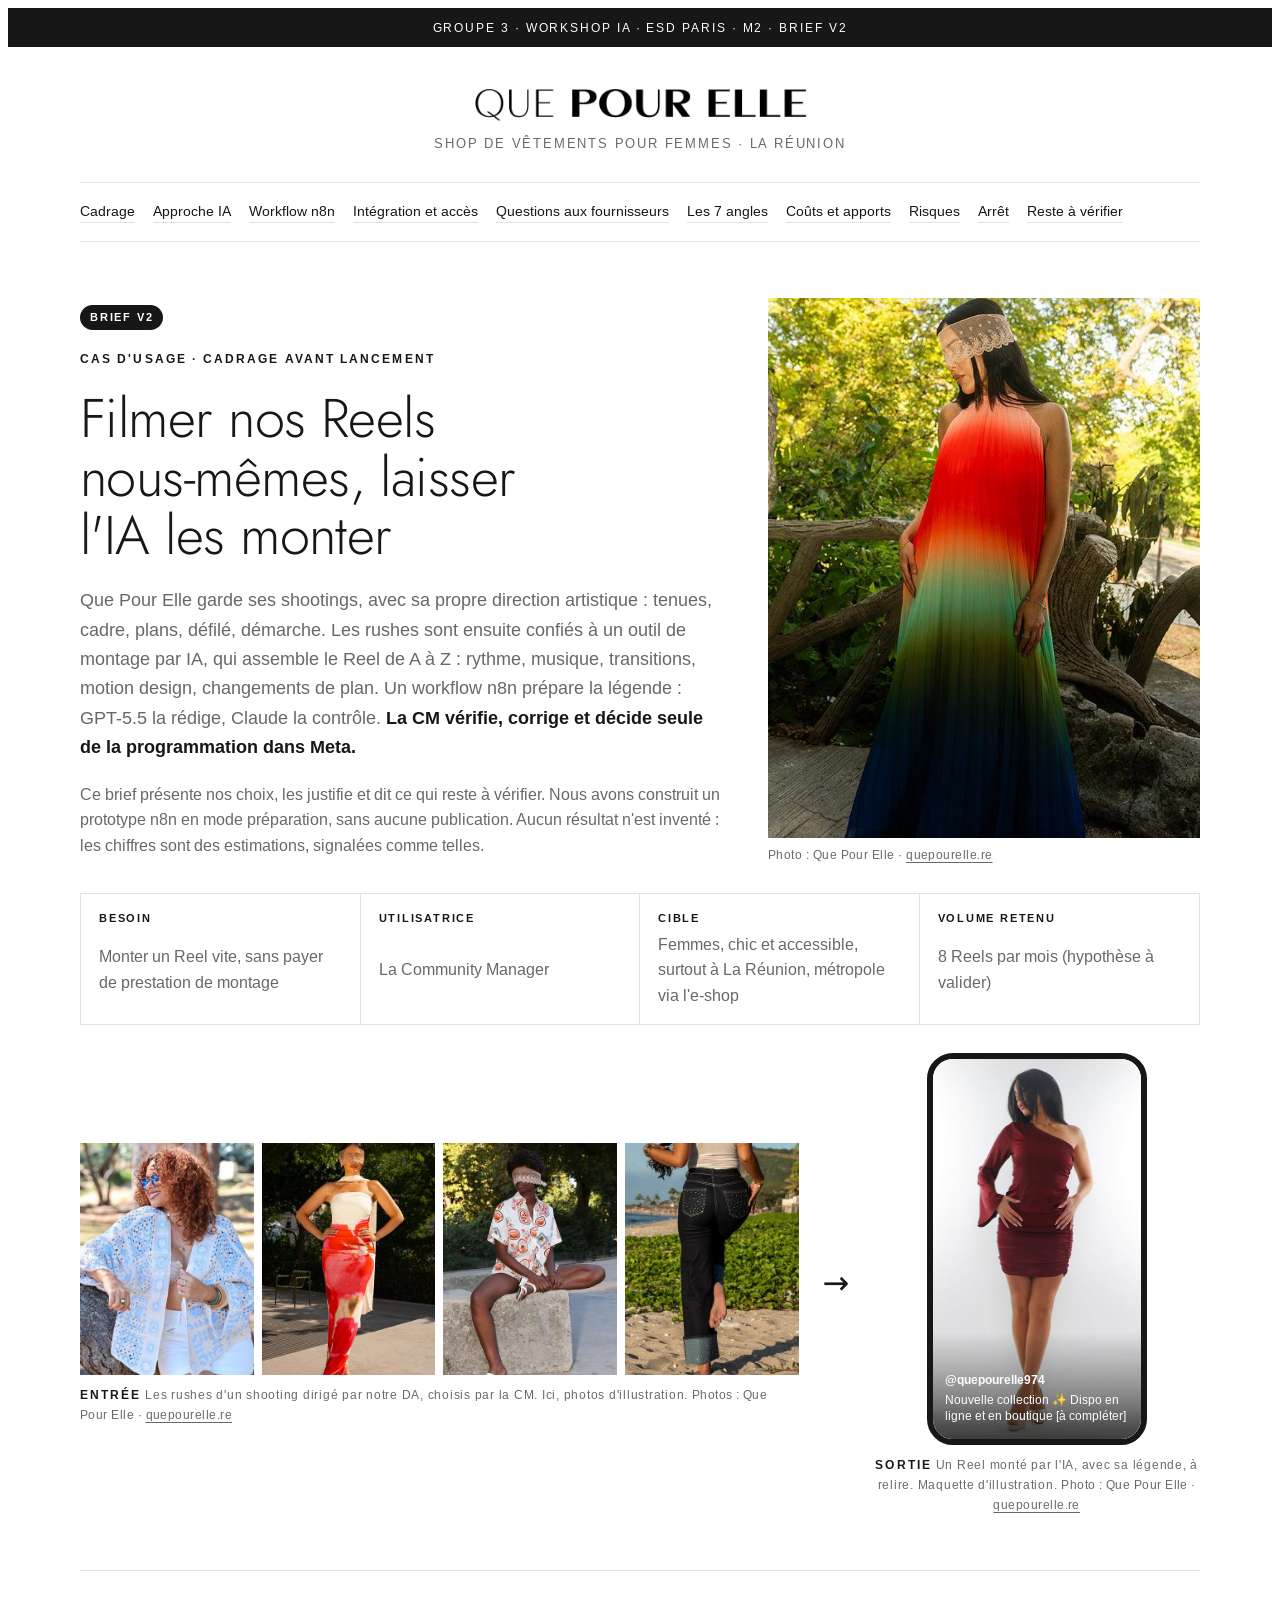
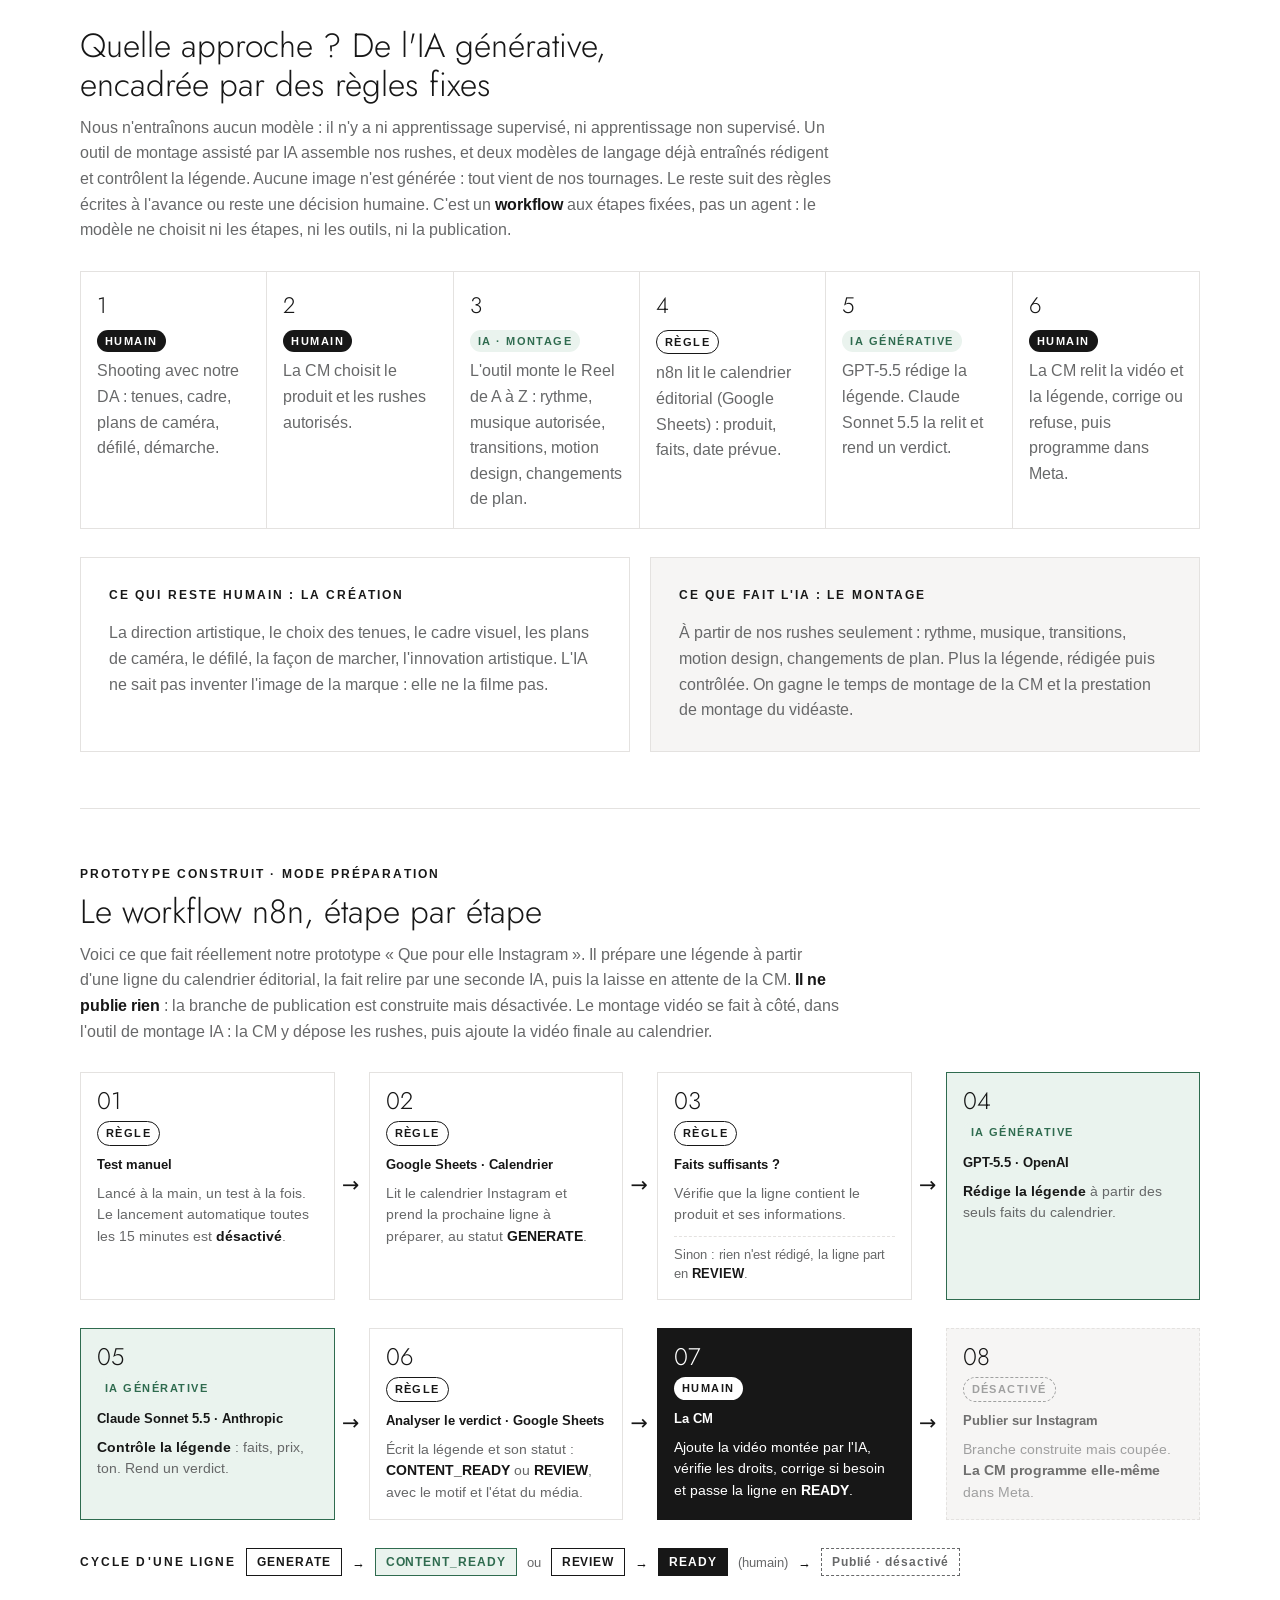
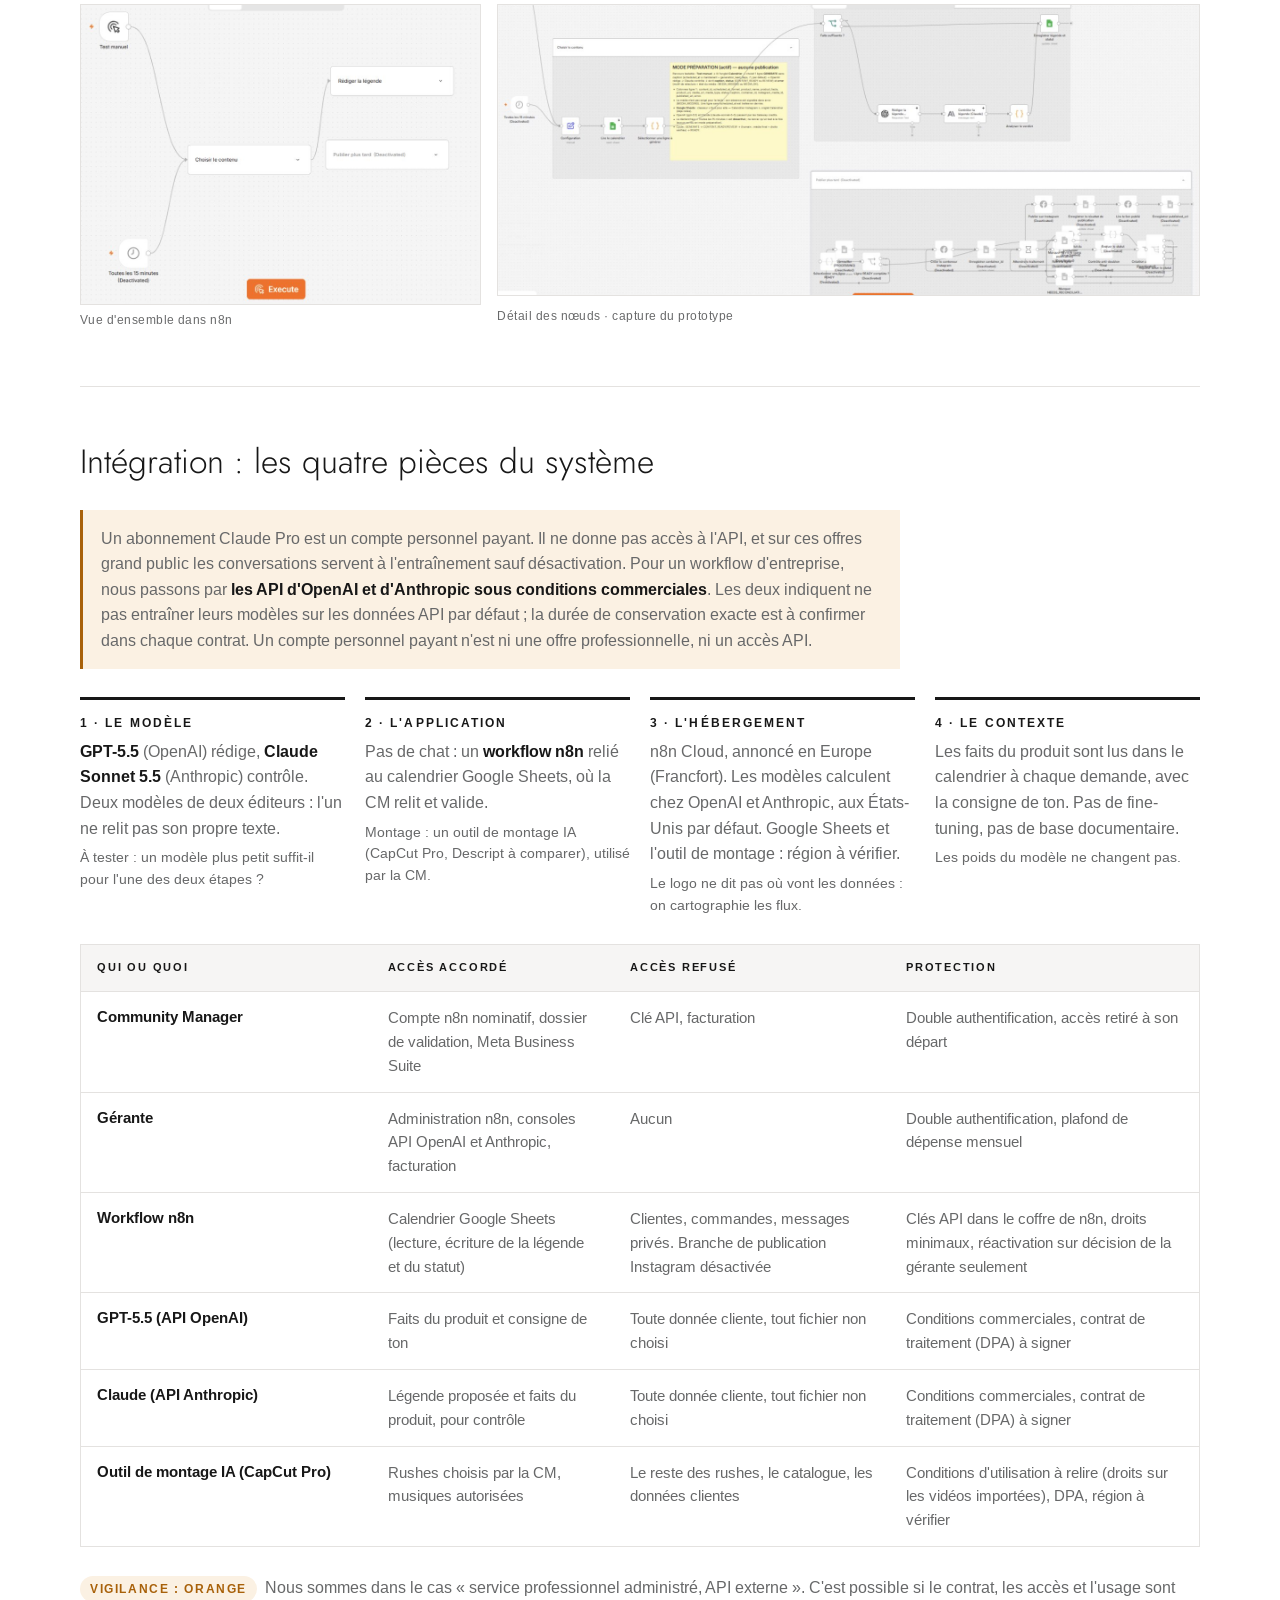
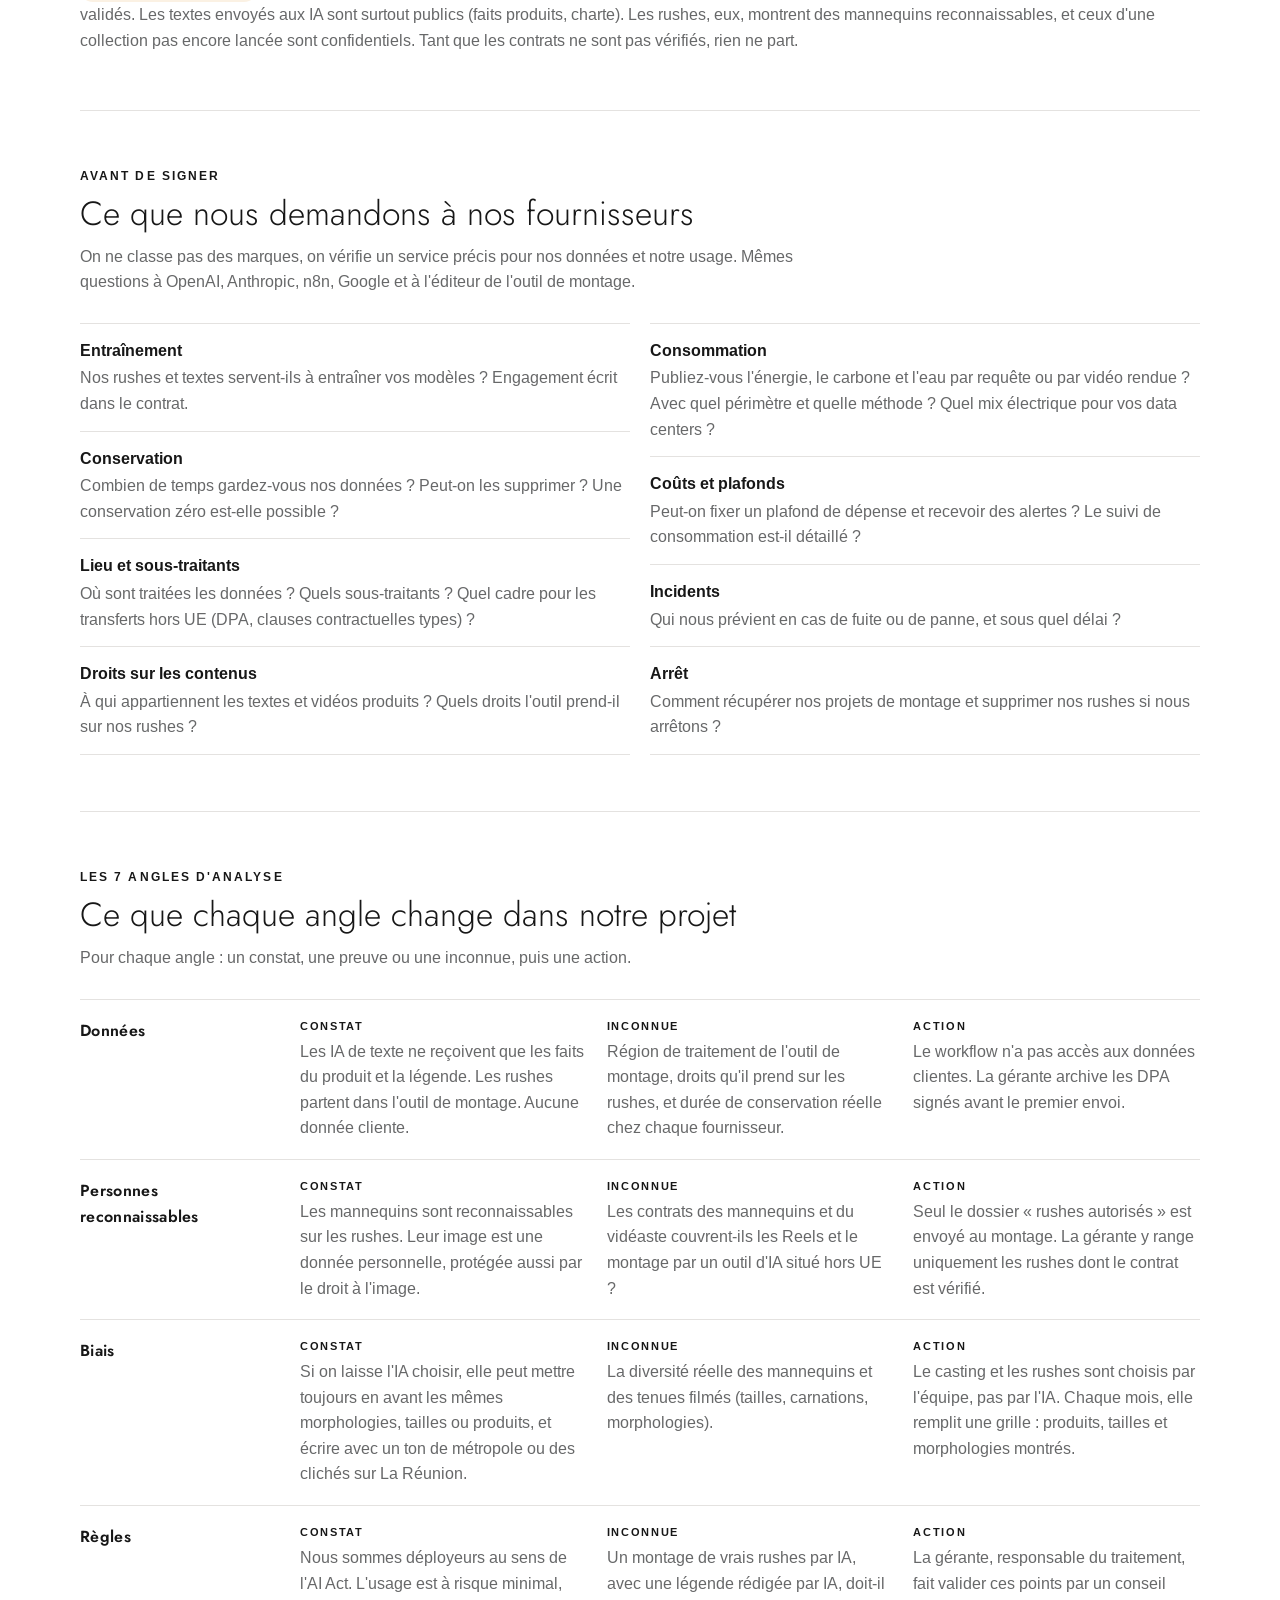
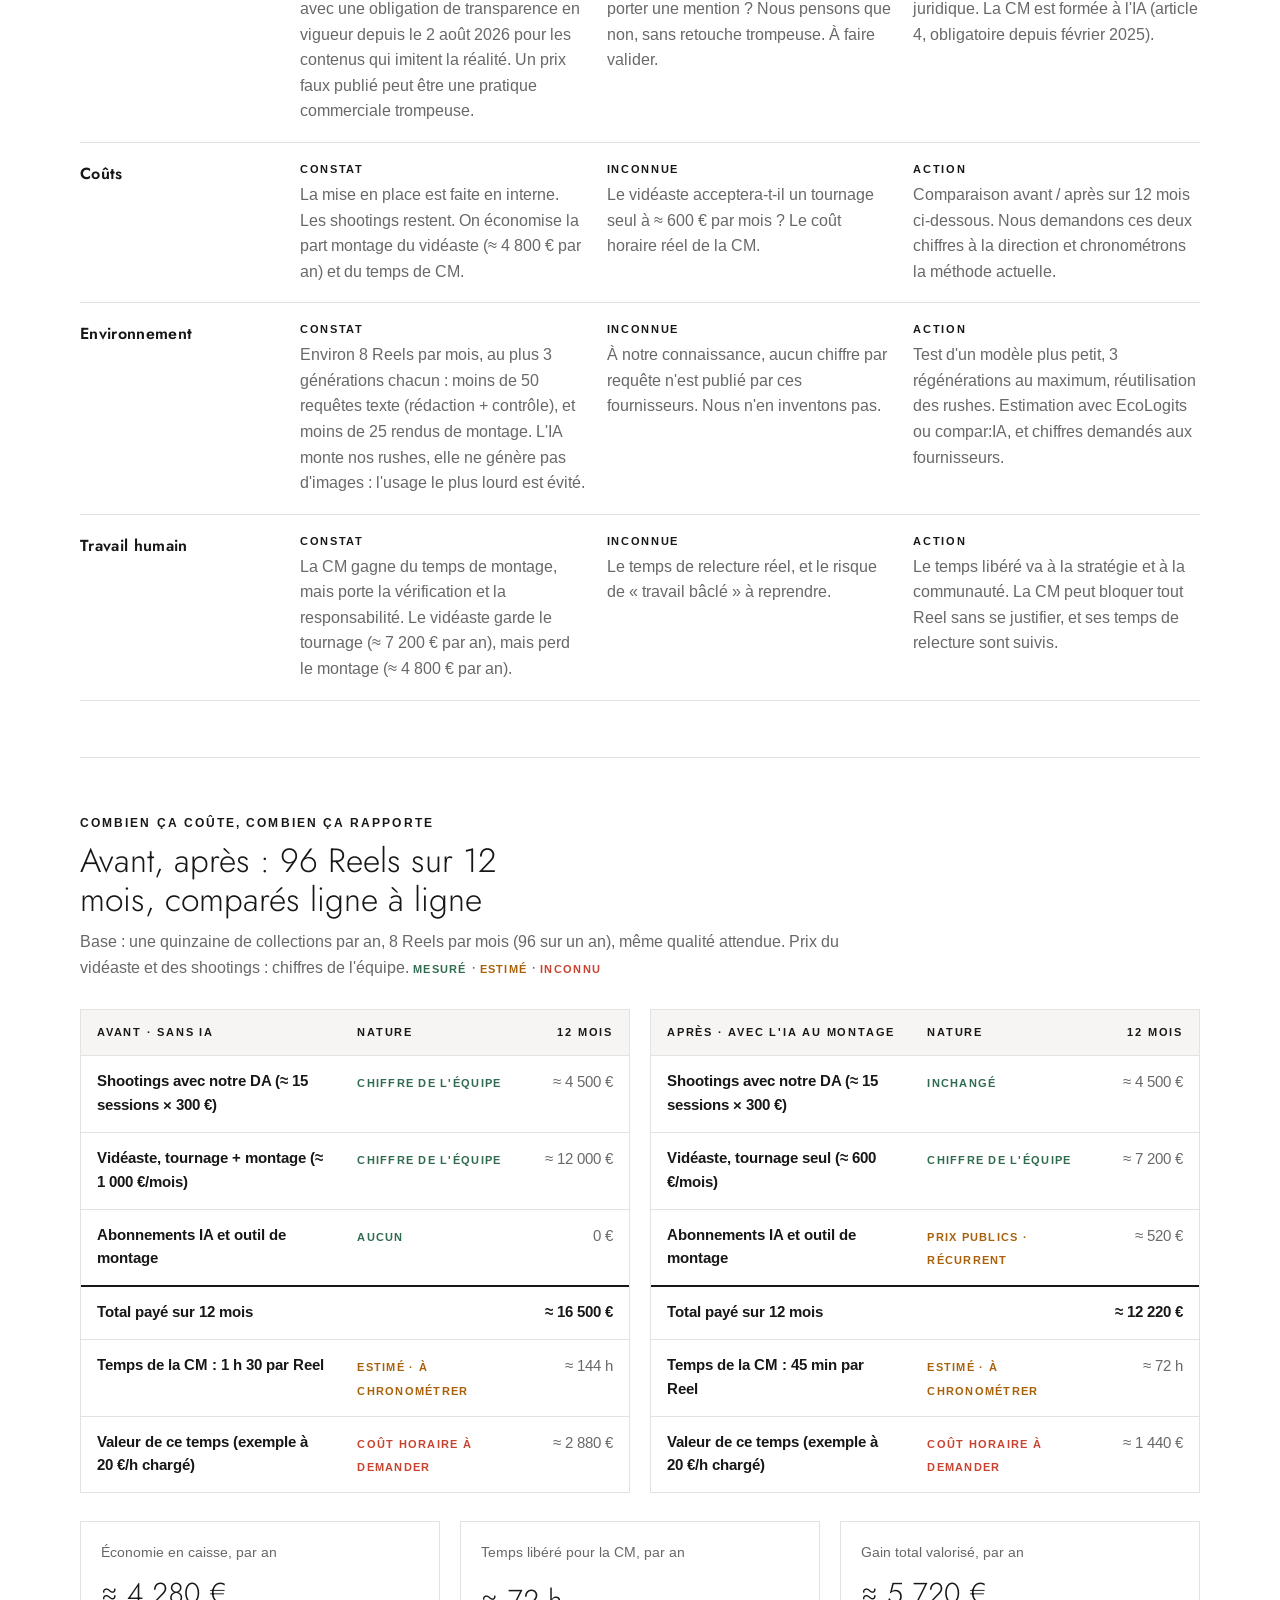
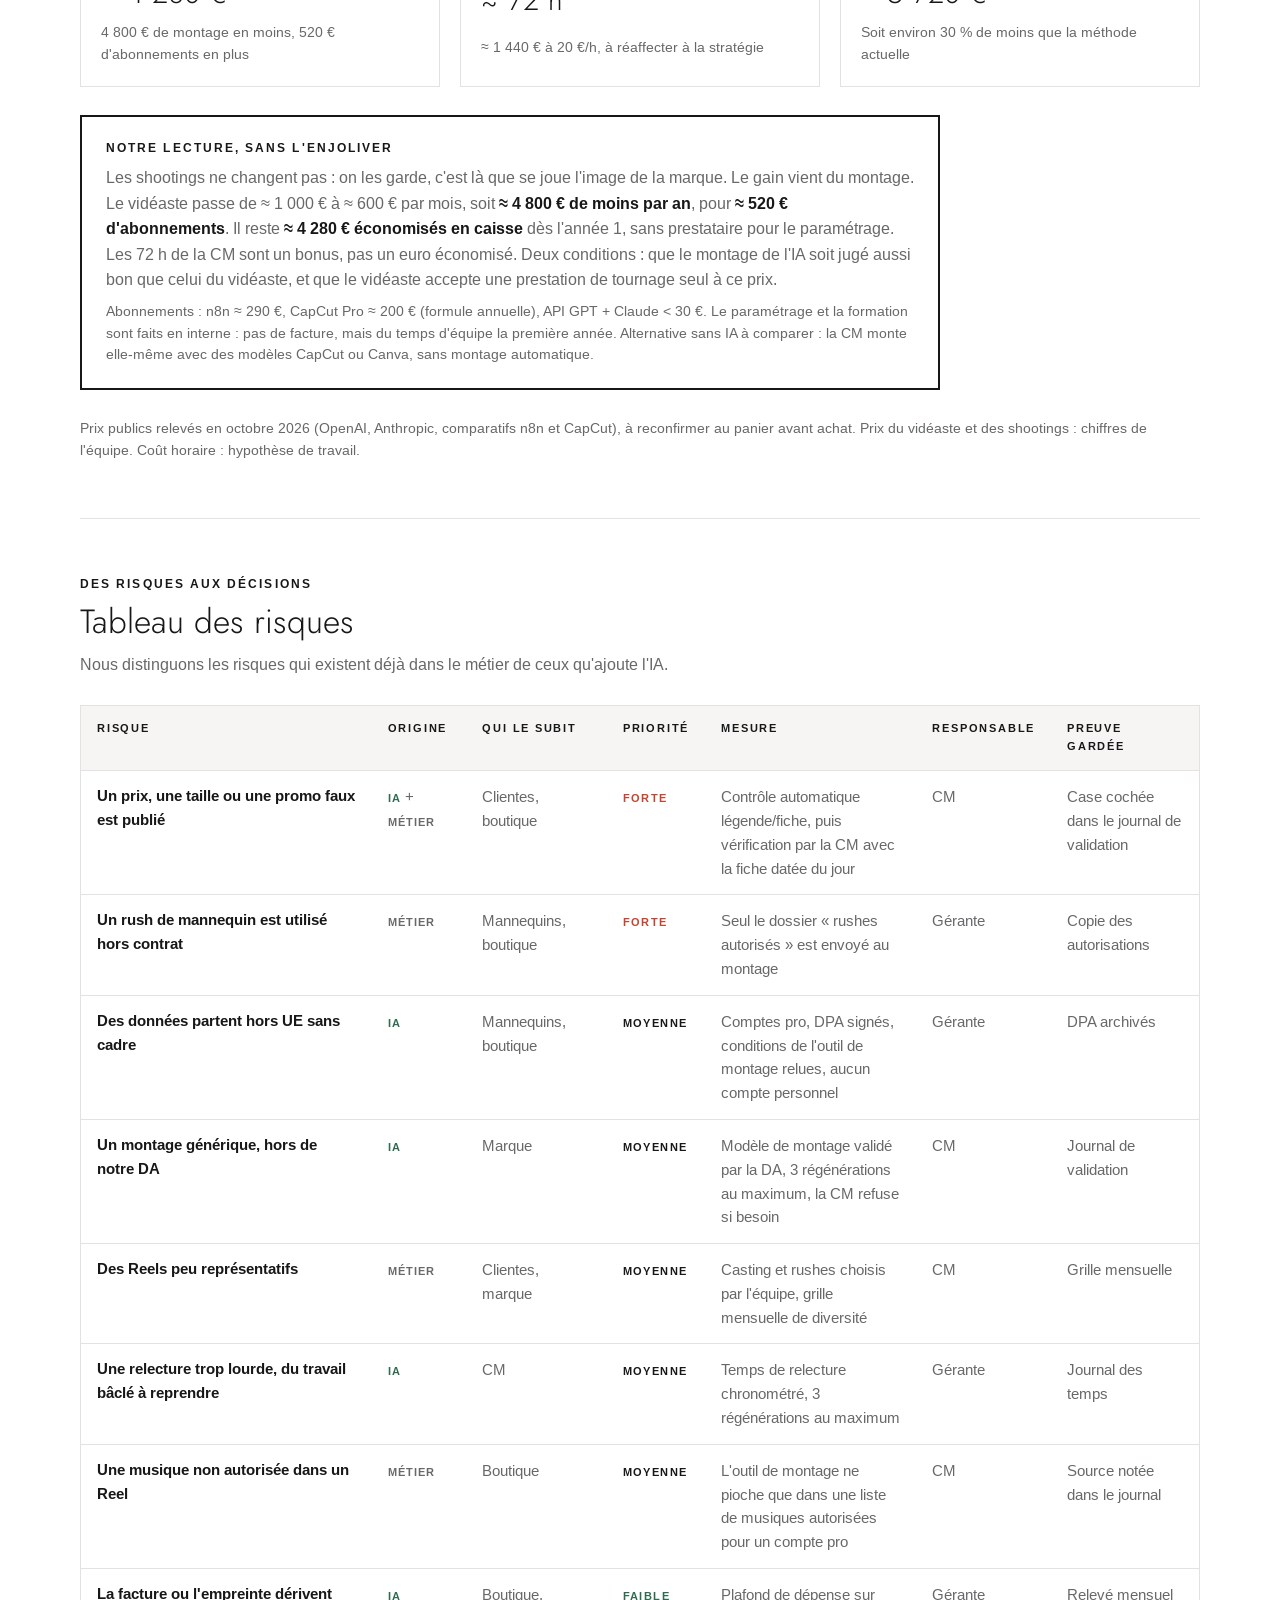
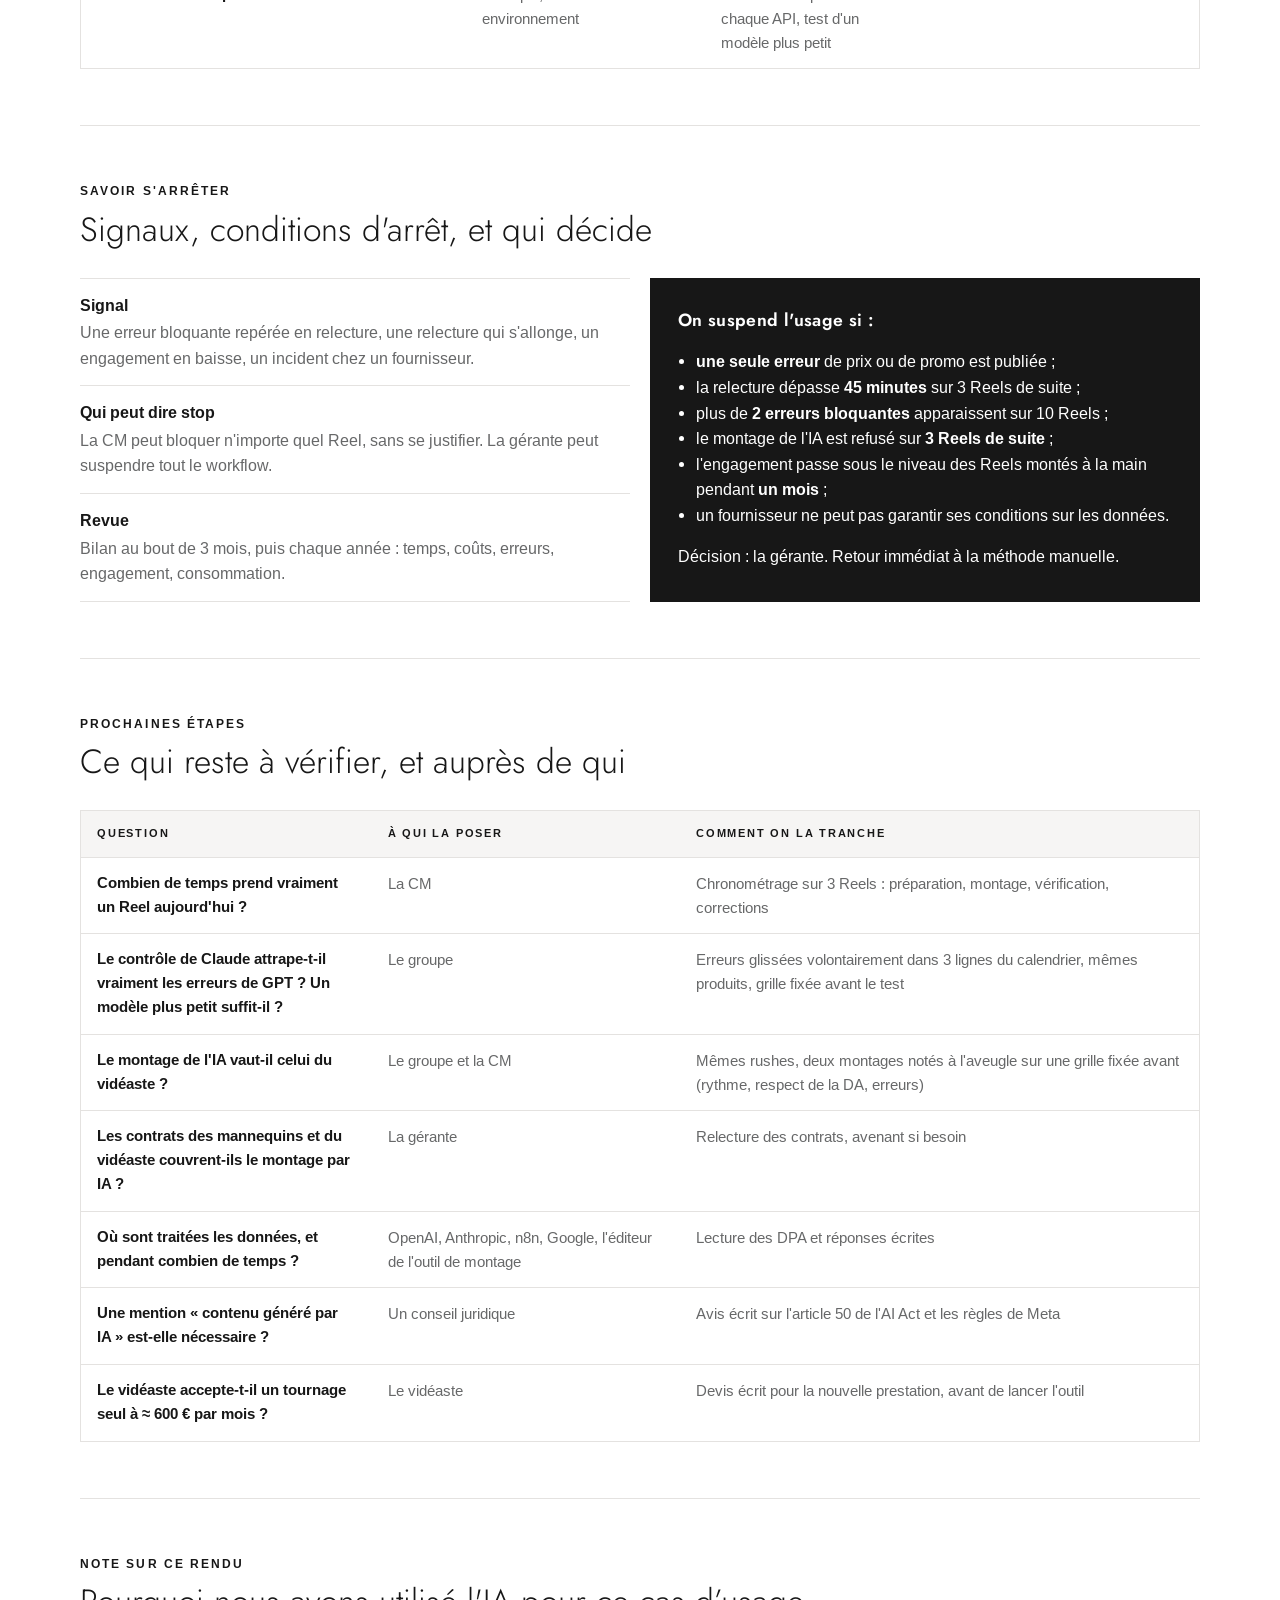
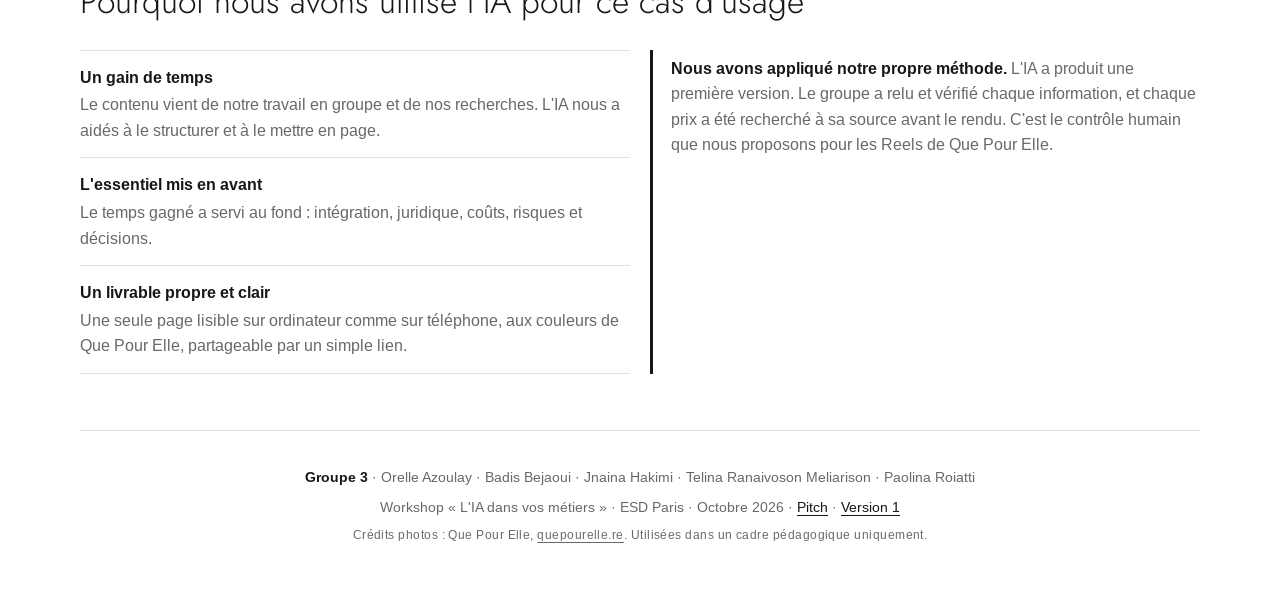
==== commit 47fd7a7a: "Coûts réels : vidéaste 12 000 € → 7 200 €, shootings 15 × 300 € Co-Authored-By: Claude Opus 5.5 <nor" ====
--- a/index.html
+++ b/index.html
@@ -254,9 +254,9 @@
     <div class="angle"><h3>Personnes reconnaissables</h3><div><span class="k">Constat</span>Les mannequins sont reconnaissables sur les rushes. Leur image est une donnée personnelle, protégée aussi par le droit à l'image.</div><div><span class="k">Inconnue</span>Les contrats des mannequins et du vidéaste couvrent-ils les Reels et le montage par un outil d'IA situé hors UE ?</div><div><span class="k">Action</span>Seul le dossier « rushes autorisés » est envoyé au montage. La gérante y range uniquement les rushes dont le contrat est vérifié.</div></div>
     <div class="angle"><h3>Biais</h3><div><span class="k">Constat</span>Si on laisse l'IA choisir, elle peut mettre toujours en avant les mêmes morphologies, tailles ou produits, et écrire avec un ton de métropole ou des clichés sur La Réunion.</div><div><span class="k">Inconnue</span>La diversité réelle des mannequins et des tenues filmés (tailles, carnations, morphologies).</div><div><span class="k">Action</span>Le casting et les rushes sont choisis par l'équipe, pas par l'IA. Chaque mois, elle remplit une grille : produits, tailles et morphologies montrés.</div></div>
     <div class="angle"><h3>Règles</h3><div><span class="k">Constat</span>Nous sommes déployeurs au sens de l'AI Act. L'usage est à risque minimal, avec une obligation de transparence en vigueur depuis le 2 août 2026 pour les contenus qui imitent la réalité. Un prix faux publié peut être une pratique commerciale trompeuse.</div><div><span class="k">Inconnue</span>Un montage de vrais rushes par IA, avec une légende rédigée par IA, doit-il porter une mention ? Nous pensons que non, sans retouche trompeuse. À faire valider.</div><div><span class="k">Action</span>La gérante, responsable du traitement, fait valider ces points par un conseil juridique. La CM est formée à l'IA (article 4, obligatoire depuis février 2025).</div></div>
-    <div class="angle"><h3>Coûts</h3><div><span class="k">Constat</span>La mise en place est faite en interne. Les shootings restent. On économise le temps de montage de la CM et la prestation de montage du vidéaste.</div><div><span class="k">Inconnue</span>Le prix de la prestation de montage du vidéaste et le coût horaire réel de la CM.</div><div><span class="k">Action</span>Comparaison avant / après sur 12 mois ci-dessous. Nous demandons ces deux chiffres à la direction et chronométrons la méthode actuelle.</div></div>
+    <div class="angle"><h3>Coûts</h3><div><span class="k">Constat</span>La mise en place est faite en interne. Les shootings restent. On économise la part montage du vidéaste (≈ 4 800 € par an) et du temps de CM.</div><div><span class="k">Inconnue</span>Le vidéaste acceptera-t-il un tournage seul à ≈ 600 € par mois ? Le coût horaire réel de la CM.</div><div><span class="k">Action</span>Comparaison avant / après sur 12 mois ci-dessous. Nous demandons ces deux chiffres à la direction et chronométrons la méthode actuelle.</div></div>
     <div class="angle"><h3>Environnement</h3><div><span class="k">Constat</span>Environ 8 Reels par mois, au plus 3 générations chacun : moins de 50 requêtes texte (rédaction + contrôle), et moins de 25 rendus de montage. L'IA monte nos rushes, elle ne génère pas d'images : l'usage le plus lourd est évité.</div><div><span class="k">Inconnue</span>À notre connaissance, aucun chiffre par requête n'est publié par ces fournisseurs. Nous n'en inventons pas.</div><div><span class="k">Action</span>Test d'un modèle plus petit, 3 régénérations au maximum, réutilisation des rushes. Estimation avec EcoLogits ou compar:IA, et chiffres demandés aux fournisseurs.</div></div>
-    <div class="angle"><h3>Travail humain</h3><div><span class="k">Constat</span>La CM gagne du temps de montage, mais porte la vérification et la responsabilité. Le vidéaste garde le tournage, mais perd la prestation de montage.</div><div><span class="k">Inconnue</span>Le temps de relecture réel, et le risque de « travail bâclé » à reprendre.</div><div><span class="k">Action</span>Le temps libéré va à la stratégie et à la communauté. La CM peut bloquer tout Reel sans se justifier, et ses temps de relecture sont suivis.</div></div>
+    <div class="angle"><h3>Travail humain</h3><div><span class="k">Constat</span>La CM gagne du temps de montage, mais porte la vérification et la responsabilité. Le vidéaste garde le tournage (≈ 7 200 € par an), mais perd le montage (≈ 4 800 € par an).</div><div><span class="k">Inconnue</span>Le temps de relecture réel, et le risque de « travail bâclé » à reprendre.</div><div><span class="k">Action</span>Le temps libéré va à la stratégie et à la communauté. La CM peut bloquer tout Reel sans se justifier, et ses temps de relecture sont suivis.</div></div>
   </div>
 </section>
 
@@ -265,20 +265,19 @@
   <div class="head">
     <p class="eyebrow">Combien ça coûte, combien ça rapporte</p>
     <h2>Avant, après : 96 Reels sur 12 mois, comparés ligne à ligne</h2>
-    <p>Hypothèse : 8 Reels par mois, soit 96 sur un an, avec la même qualité attendue. <span class="kind m">Mesuré</span> · <span class="kind e">Estimé</span> · <span class="kind i">Inconnu</span></p>
+    <p>Base : une quinzaine de collections par an, 8 Reels par mois (96 sur un an), même qualité attendue. Prix du vidéaste et des shootings : chiffres de l'équipe. <span class="kind m">Mesuré</span> · <span class="kind e">Estimé</span> · <span class="kind i">Inconnu</span></p>
   </div>
   <div class="two">
     <div class="tbl">
       <table class="money" style="min-width:0">
-        <thead><tr><th>Avant · méthode actuelle</th><th>Nature</th><th>12 mois</th></tr></thead>
+        <thead><tr><th>Avant · sans IA</th><th>Nature</th><th>12 mois</th></tr></thead>
         <tbody>
-          <tr><td>Shootings avec notre DA</td><td><span class="kind i">Coût à demander</span></td><td>inchangé</td></tr>
-          <tr><td>Montage par le vidéaste (prestation)</td><td><span class="kind i">Coût à demander</span></td><td>?</td></tr>
-          <tr><td>Temps de la CM par Reel</td><td><span class="kind e">Estimé · à chronométrer</span></td><td>1 h 30</td></tr>
-          <tr><td>Temps de la CM sur l'année (96 Reels)</td><td><span class="kind e">Estimé</span></td><td>≈ 144 h</td></tr>
+          <tr><td>Shootings avec notre DA (≈ 15 sessions × 300 €)</td><td><span class="kind m">Chiffre de l'équipe</span></td><td>≈ 4 500 €</td></tr>
+          <tr><td>Vidéaste, tournage + montage (≈ 1 000 €/mois)</td><td><span class="kind m">Chiffre de l'équipe</span></td><td>≈ 12 000 €</td></tr>
+          <tr><td>Abonnements IA et outil de montage</td><td><span class="kind m">Aucun</span></td><td>0 €</td></tr>
+          <tr class="total"><td>Total payé sur 12 mois</td><td></td><td>≈ 16 500 €</td></tr>
+          <tr><td>Temps de la CM : 1 h 30 par Reel</td><td><span class="kind e">Estimé · à chronométrer</span></td><td>≈ 144 h</td></tr>
           <tr><td>Valeur de ce temps (exemple à 20 €/h chargé)</td><td><span class="kind i">Coût horaire à demander</span></td><td>≈ 2 880 €</td></tr>
-          <tr><td>Abonnements IA et outil de montage</td><td><span class="kind m">Aucun</span></td><td>0 €</td></tr>
-          <tr class="total"><td>Total sur 12 mois</td><td></td><td>≈ 2 880 € + montage</td></tr>
         </tbody>
       </table>
     </div>
@@ -286,23 +285,27 @@
       <table class="money" style="min-width:0">
         <thead><tr><th>Après · avec l'IA au montage</th><th>Nature</th><th>12 mois</th></tr></thead>
         <tbody>
-          <tr><td>Shootings avec notre DA</td><td><span class="kind m">On filme toujours</span></td><td>inchangé</td></tr>
-          <tr><td>Montage par le vidéaste (prestation)</td><td><span class="kind e">Fait par l'IA</span></td><td>0 €</td></tr>
-          <tr><td>Temps de la CM par Reel</td><td><span class="kind e">Estimé · à chronométrer</span></td><td>45 min</td></tr>
-          <tr><td>Temps de la CM sur l'année (96 Reels)</td><td><span class="kind e">Estimé</span></td><td>≈ 72 h</td></tr>
+          <tr><td>Shootings avec notre DA (≈ 15 sessions × 300 €)</td><td><span class="kind m">Inchangé</span></td><td>≈ 4 500 €</td></tr>
+          <tr><td>Vidéaste, tournage seul (≈ 600 €/mois)</td><td><span class="kind m">Chiffre de l'équipe</span></td><td>≈ 7 200 €</td></tr>
+          <tr><td>Abonnements IA et outil de montage</td><td><span class="kind e">Prix publics · récurrent</span></td><td>≈ 520 €</td></tr>
+          <tr class="total"><td>Total payé sur 12 mois</td><td></td><td>≈ 12 220 €</td></tr>
+          <tr><td>Temps de la CM : 45 min par Reel</td><td><span class="kind e">Estimé · à chronométrer</span></td><td>≈ 72 h</td></tr>
           <tr><td>Valeur de ce temps (exemple à 20 €/h chargé)</td><td><span class="kind i">Coût horaire à demander</span></td><td>≈ 1 440 €</td></tr>
-          <tr><td>Abonnements IA et outil de montage</td><td><span class="kind e">Prix publics · récurrent</span></td><td>≈ 520 €</td></tr>
-          <tr class="total"><td>Total sur 12 mois</td><td></td><td>≈ 1 960 €</td></tr>
         </tbody>
       </table>
     </div>
   </div>
+  <div class="cost">
+    <div><span class="note">Économie en caisse, par an</span><span class="v">≈ 4 280 €</span><span class="note muted">4 800 € de montage en moins, 520 € d'abonnements en plus</span></div>
+    <div><span class="note">Temps libéré pour la CM, par an</span><span class="v">≈ 72 h</span><span class="note muted">≈ 1 440 € à 20 €/h, à réaffecter à la stratégie</span></div>
+    <div><span class="note">Gain total valorisé, par an</span><span class="v">≈ 5 720 €</span><span class="note muted">Soit environ 30 % de moins que la méthode actuelle</span></div>
+  </div>
   <div class="verdict">
     <p class="eyebrow">Notre lecture, sans l'enjoliver</p>
-    <p>Les shootings ne changent pas : on les garde, c'est là que se joue l'image de la marque. Ce qui change, c'est le montage. <strong>≈ 72 h libérées par an</strong> pour la CM, et <strong>plus de prestation de montage</strong> à payer au vidéaste, contre <strong>≈ 520 € d'abonnements</strong>. En valorisant l'heure à 20 €, le gain est d'environ <strong>920 € par an, plus le montage économisé</strong>. En caisse, le projet est rentable dès que la prestation de montage économisée dépasse ≈ 520 € par an. Il tient si le chronomètre confirme les 45 min et si le montage de l'IA est jugé aussi bon que celui du vidéaste.</p>
-    <p class="note muted">Après : 45 min par Reel, brief de montage et relecture compris. Abonnements : n8n ≈ 290 €, CapCut Pro ≈ 200 € (formule annuelle), API GPT + Claude &lt; 30 €. Le paramétrage et la formation sont faits en interne : pas de facture, mais du temps d'équipe la première année. Alternative sans IA à comparer : la CM monte avec des modèles CapCut ou Canva, sans montage automatique.</p>
-  </div>
-  <p class="note muted">Prix publics relevés en octobre 2026 (OpenAI, Anthropic, comparatifs n8n et CapCut), à reconfirmer au panier avant achat. Coût horaire : hypothèse de travail.</p>
+    <p>Les shootings ne changent pas : on les garde, c'est là que se joue l'image de la marque. Le gain vient du montage. Le vidéaste passe de ≈ 1 000 € à ≈ 600 € par mois, soit <strong>≈ 4 800 € de moins par an</strong>, pour <strong>≈ 520 € d'abonnements</strong>. Il reste <strong>≈ 4 280 € économisés en caisse</strong> dès l'année 1, sans prestataire pour le paramétrage. Les 72 h de la CM sont un bonus, pas un euro économisé. Deux conditions : que le montage de l'IA soit jugé aussi bon que celui du vidéaste, et que le vidéaste accepte une prestation de tournage seul à ce prix.</p>
+    <p class="note muted">Abonnements : n8n ≈ 290 €, CapCut Pro ≈ 200 € (formule annuelle), API GPT + Claude &lt; 30 €. Le paramétrage et la formation sont faits en interne : pas de facture, mais du temps d'équipe la première année. Alternative sans IA à comparer : la CM monte elle-même avec des modèles CapCut ou Canva, sans montage automatique.</p>
+  </div>
+  <p class="note muted">Prix publics relevés en octobre 2026 (OpenAI, Anthropic, comparatifs n8n et CapCut), à reconfirmer au panier avant achat. Prix du vidéaste et des shootings : chiffres de l'équipe. Coût horaire : hypothèse de travail.</p>
 </section>
 
 <!-- RISQUES -->
@@ -372,7 +375,7 @@
         <tr><td>Les contrats des mannequins et du vidéaste couvrent-ils le montage par IA ?</td><td>La gérante</td><td>Relecture des contrats, avenant si besoin</td></tr>
         <tr><td>Où sont traitées les données, et pendant combien de temps ?</td><td>OpenAI, Anthropic, n8n, Google, l'éditeur de l'outil de montage</td><td>Lecture des DPA et réponses écrites</td></tr>
         <tr><td>Une mention « contenu généré par IA » est-elle nécessaire ?</td><td>Un conseil juridique</td><td>Avis écrit sur l'article 50 de l'AI Act et les règles de Meta</td></tr>
-        <tr><td>Combien coûte la prestation de montage du vidéaste, et combien de Reels par mois ?</td><td>La direction</td><td>Chiffres réels pour refaire le calcul de rentabilité</td></tr>
+        <tr><td>Le vidéaste accepte-t-il un tournage seul à ≈ 600 € par mois ?</td><td>Le vidéaste</td><td>Devis écrit pour la nouvelle prestation, avant de lancer l'outil</td></tr>
       </tbody>
     </table>
   </div>
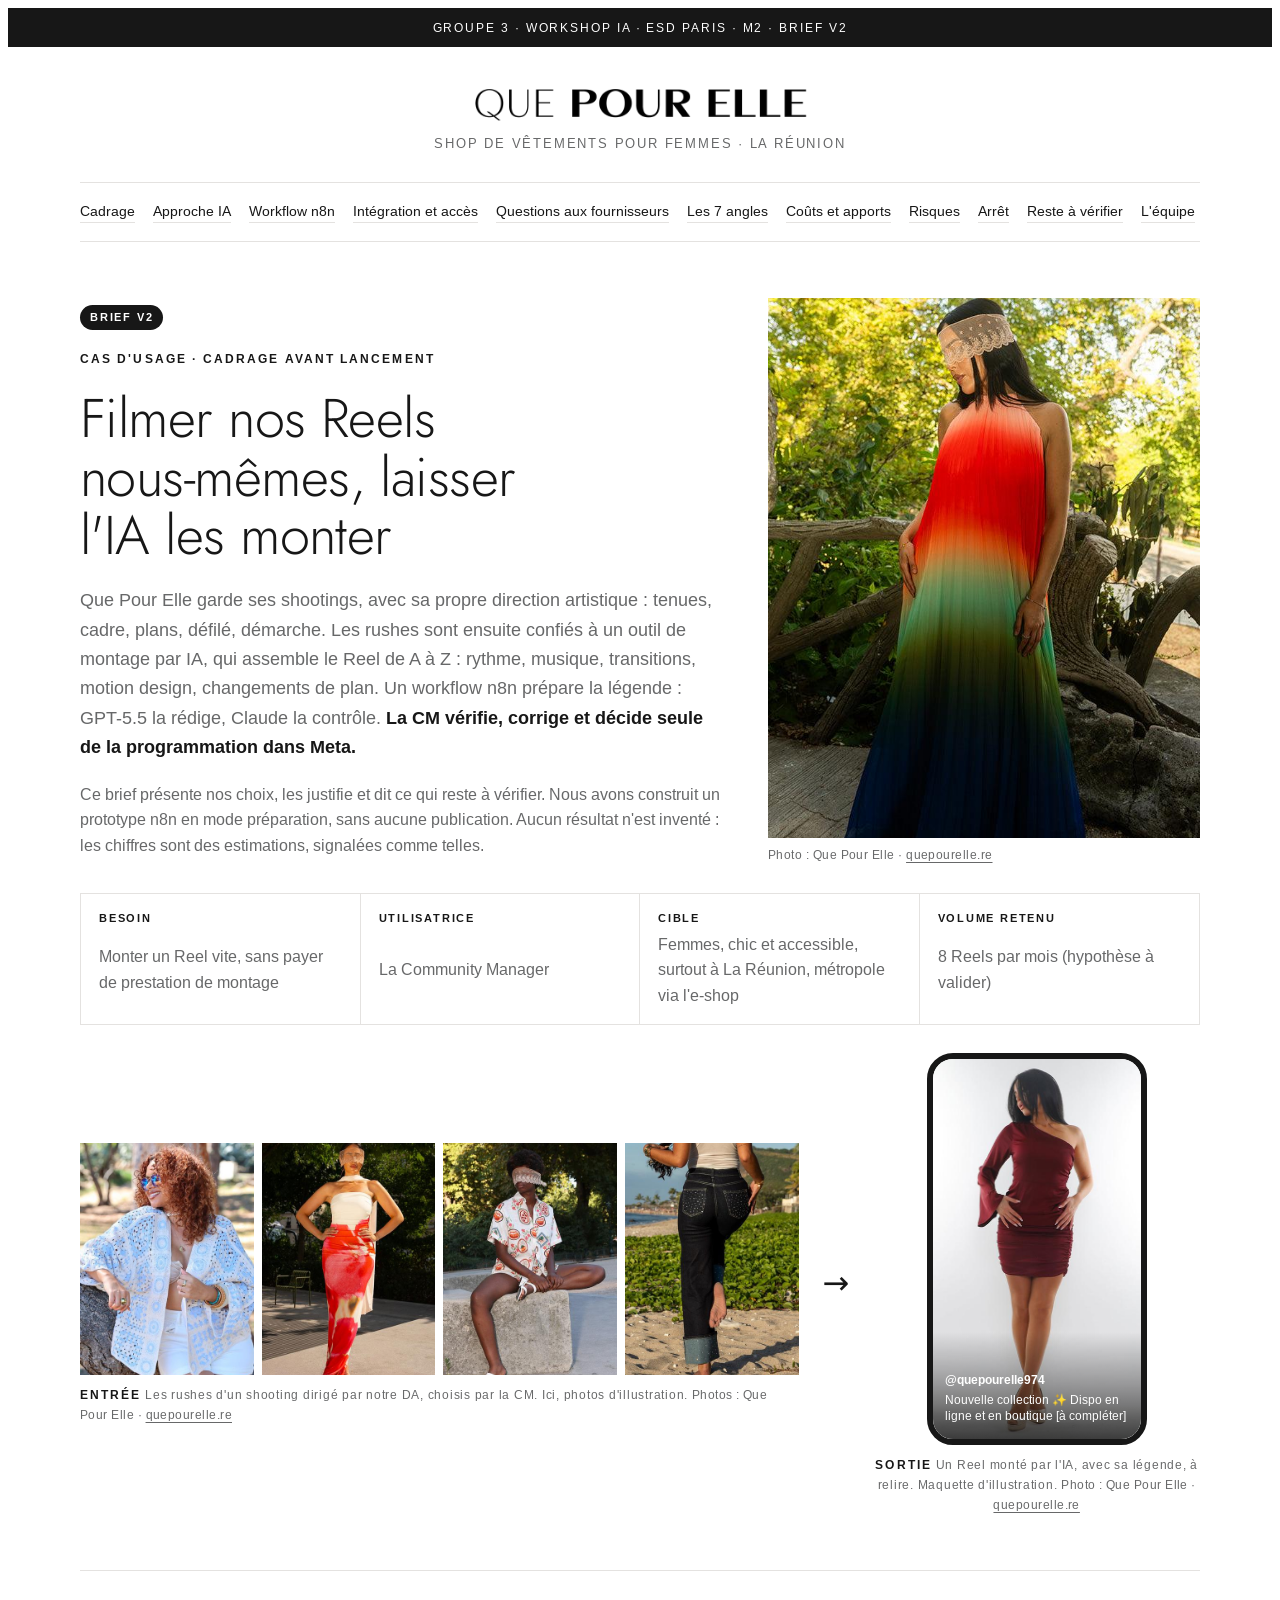
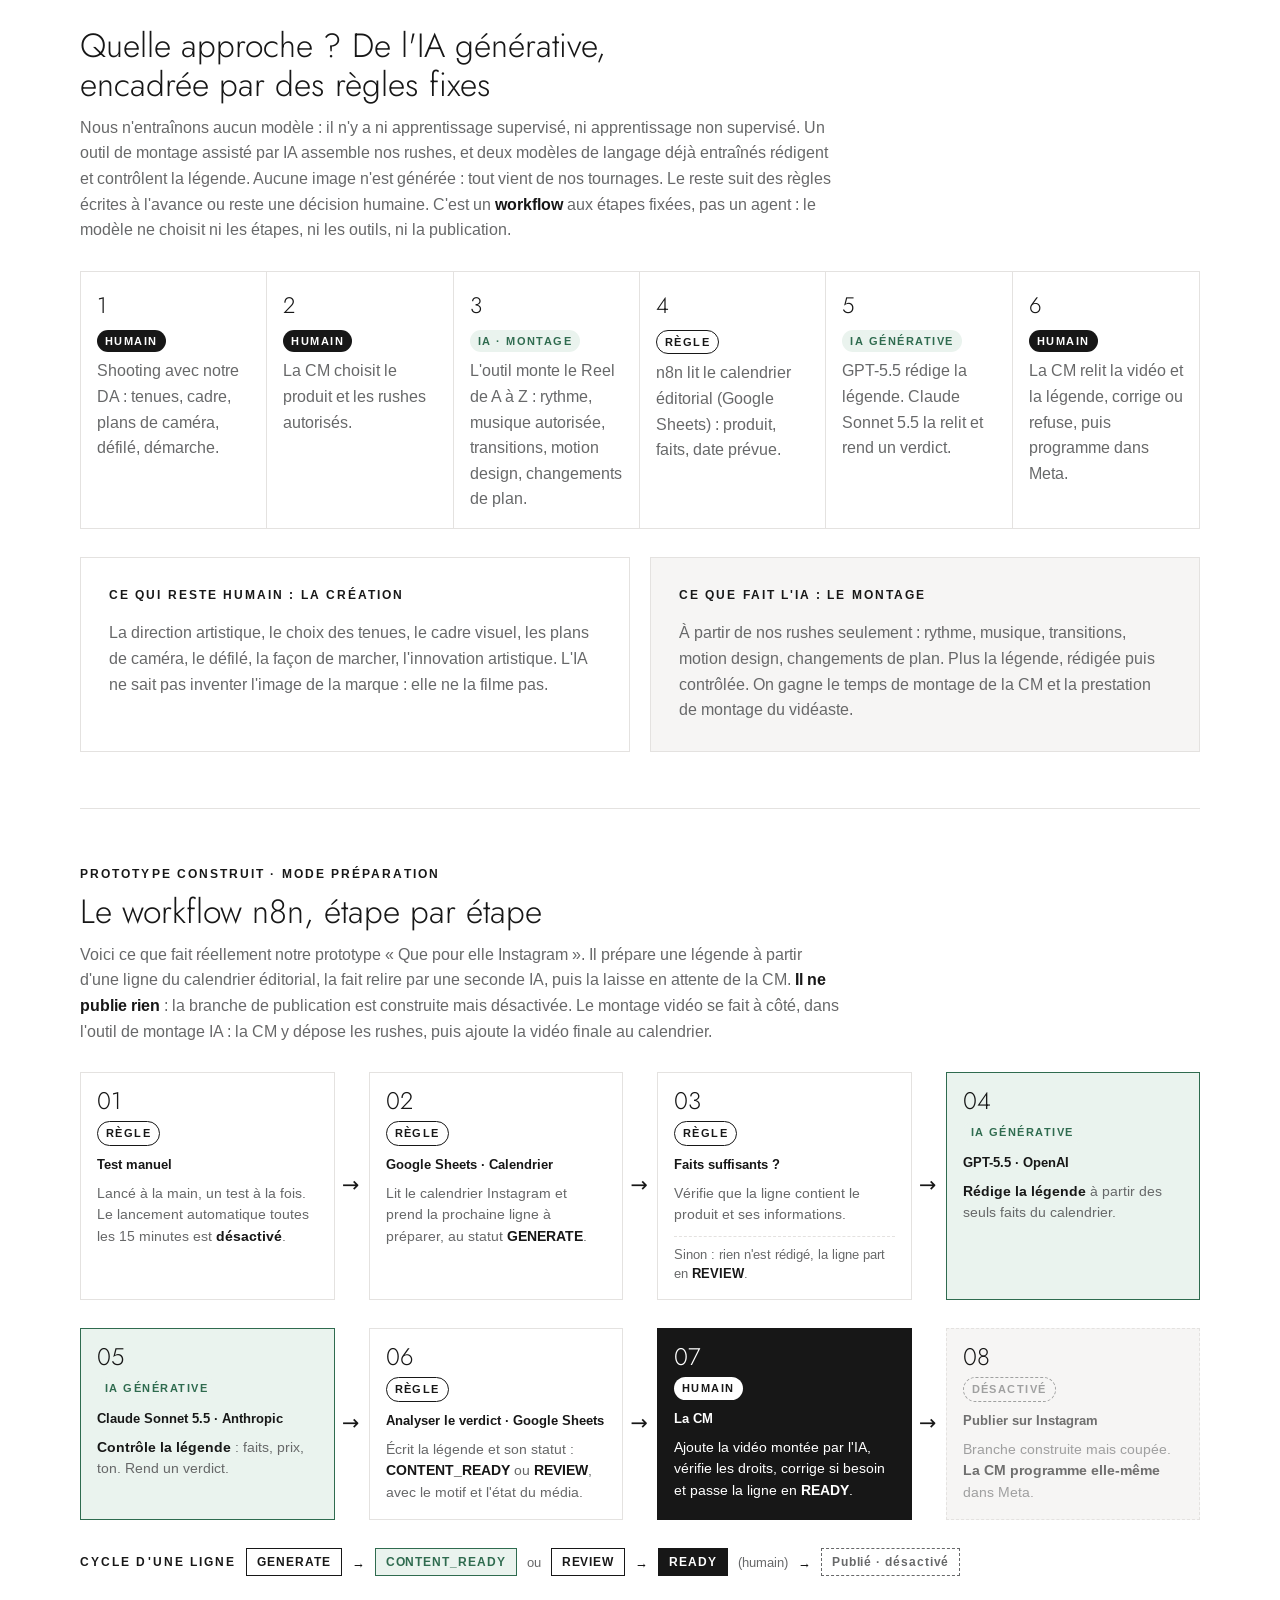
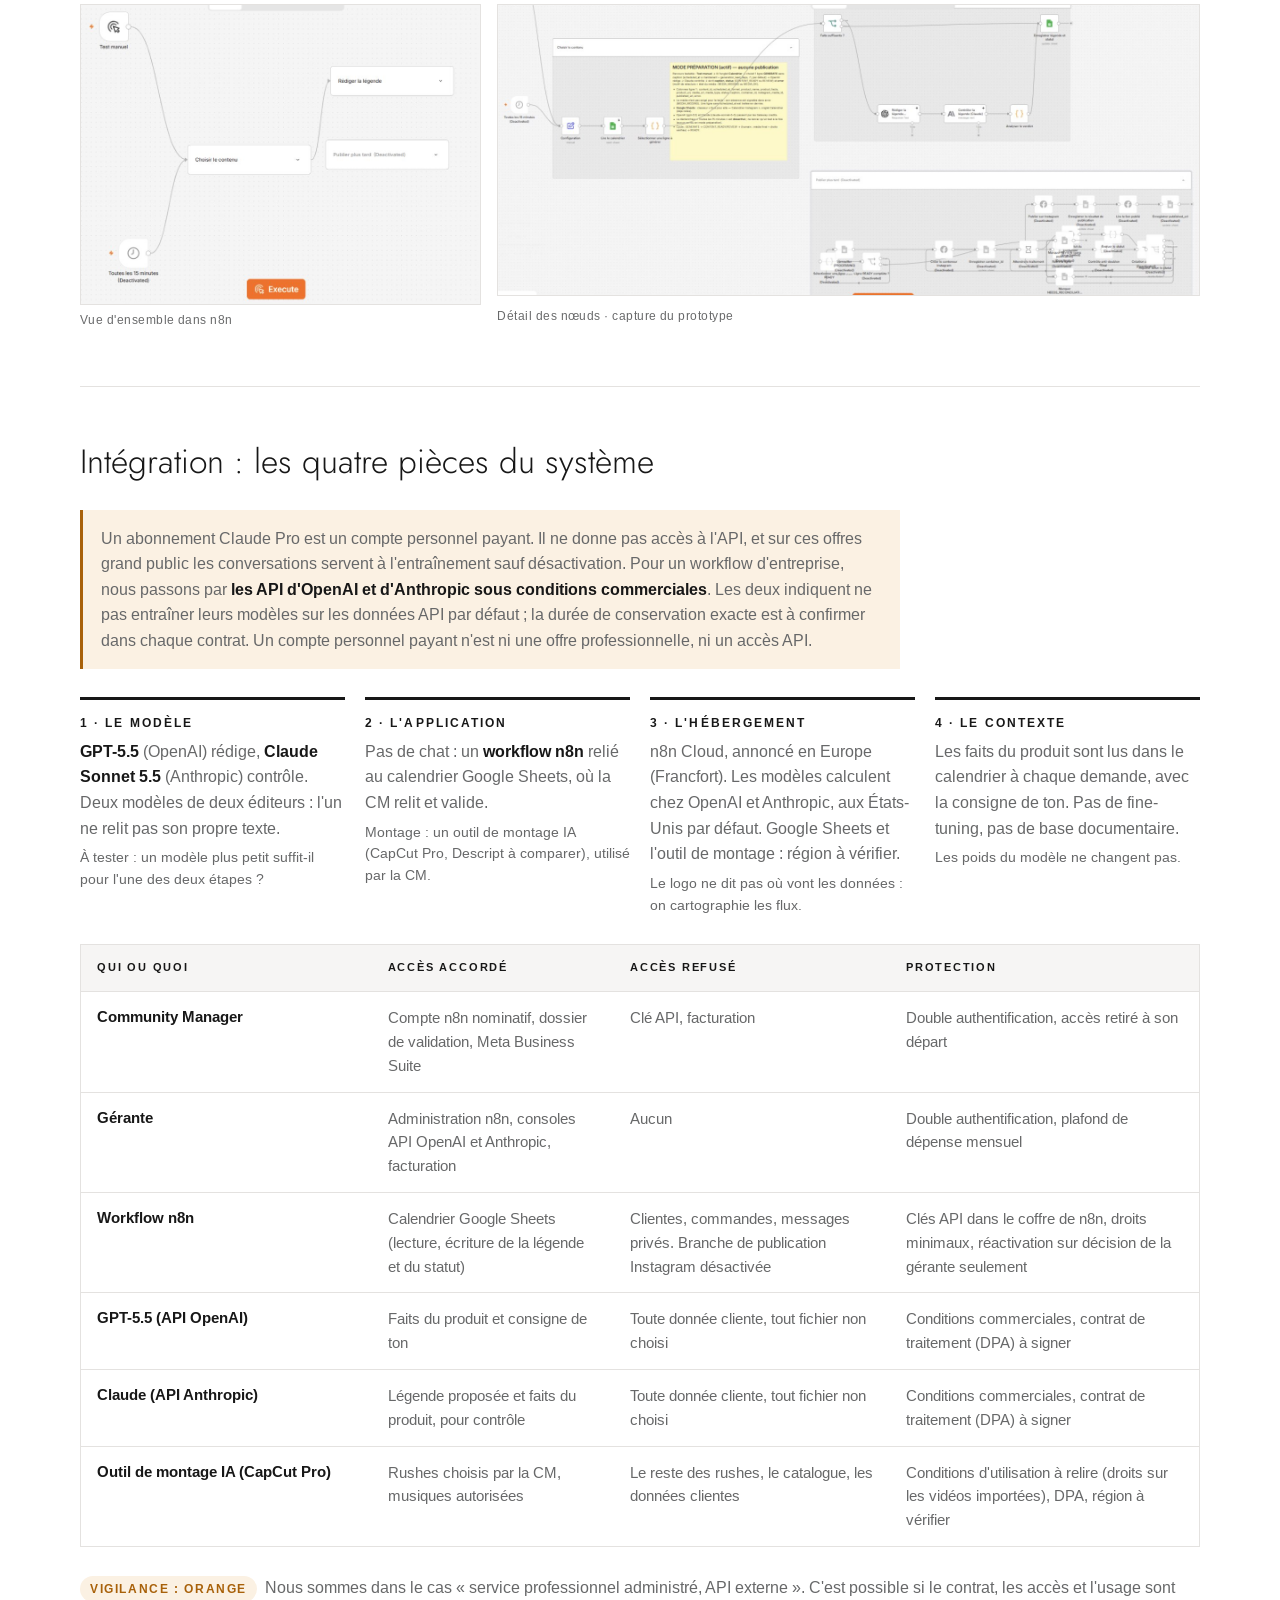
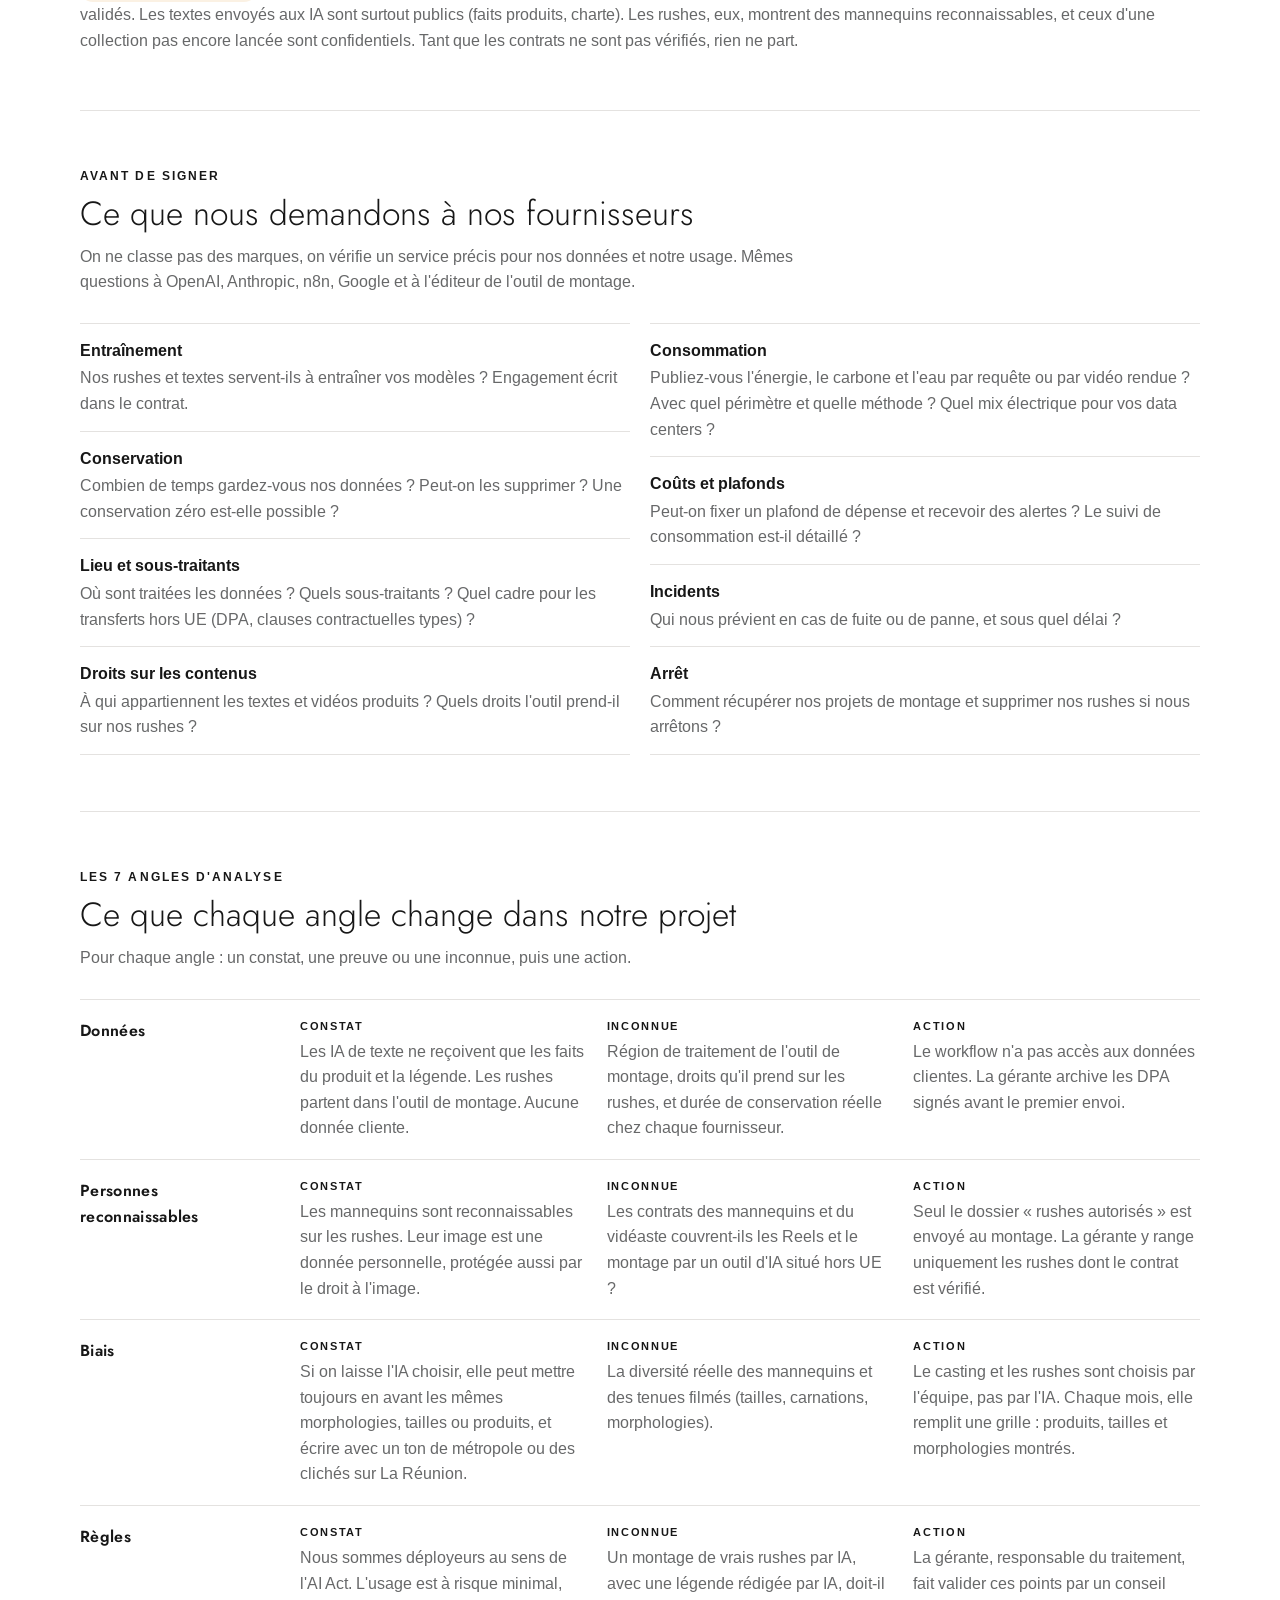
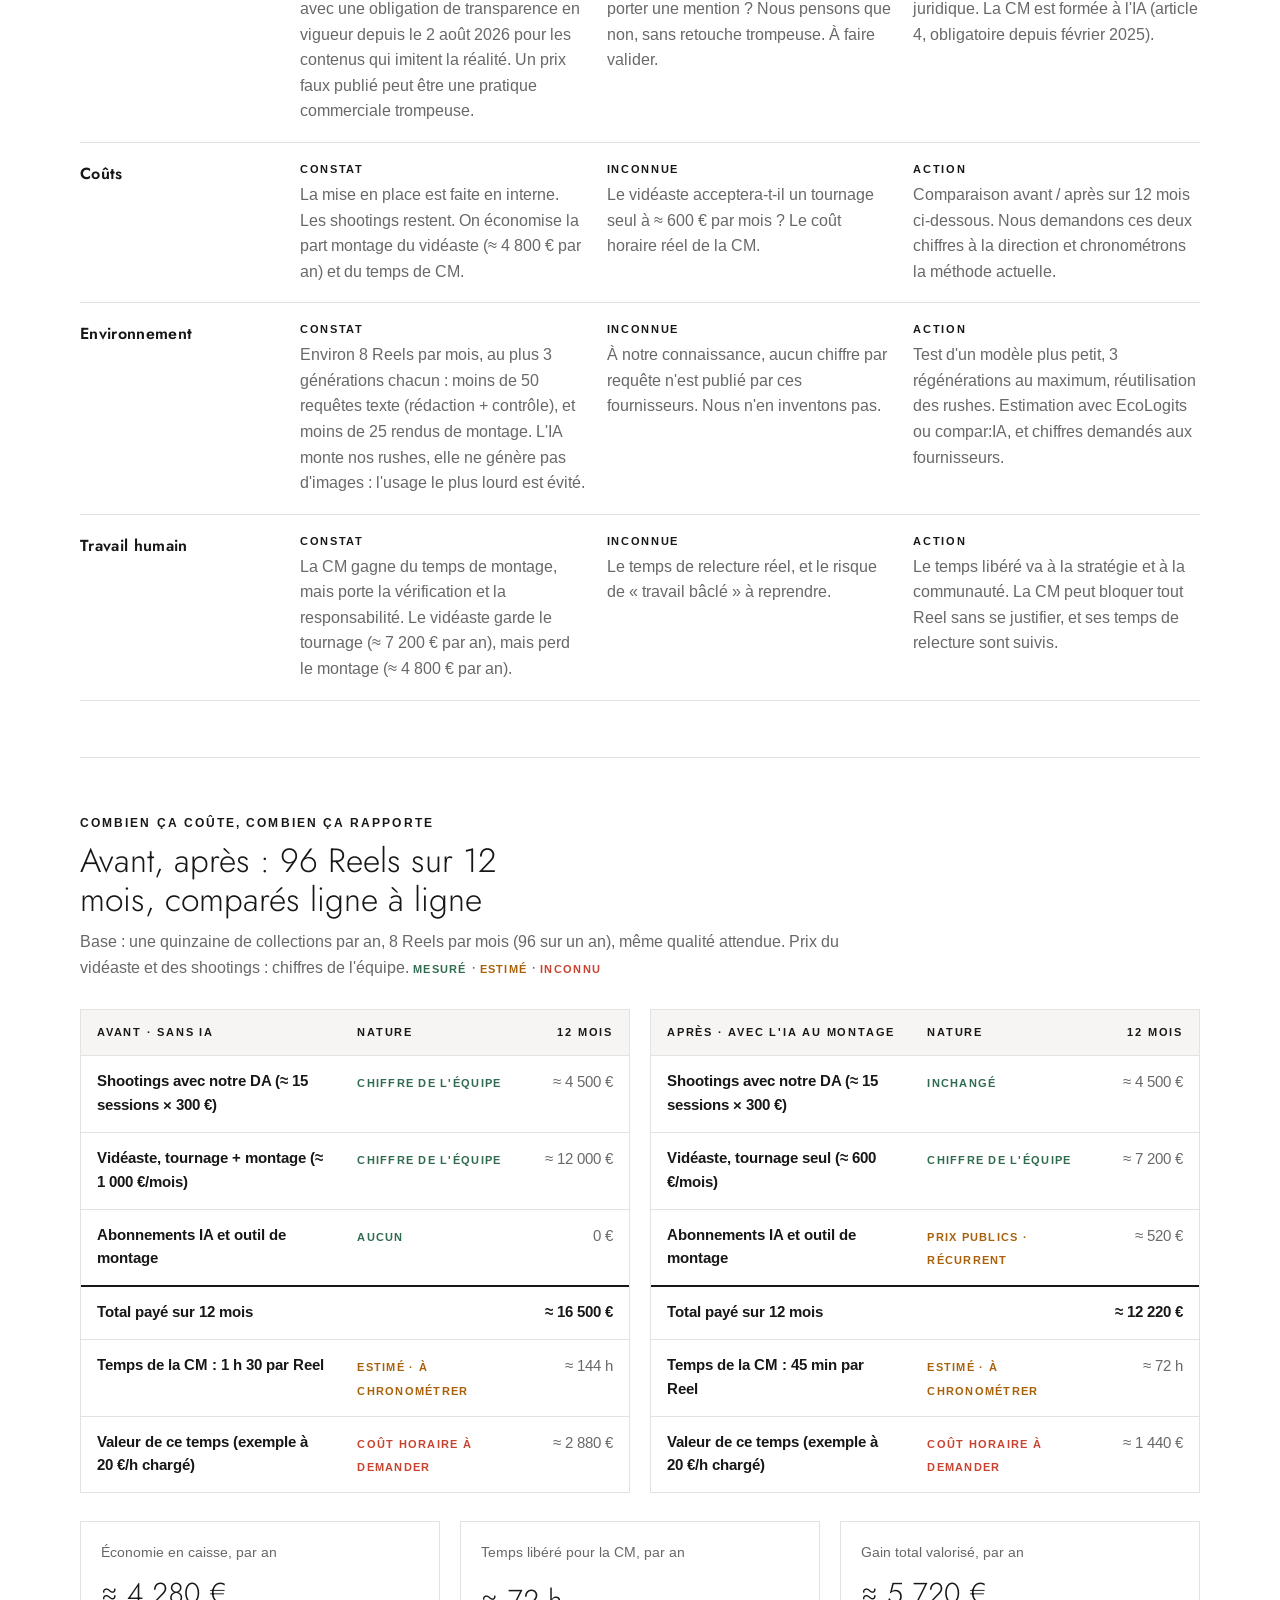
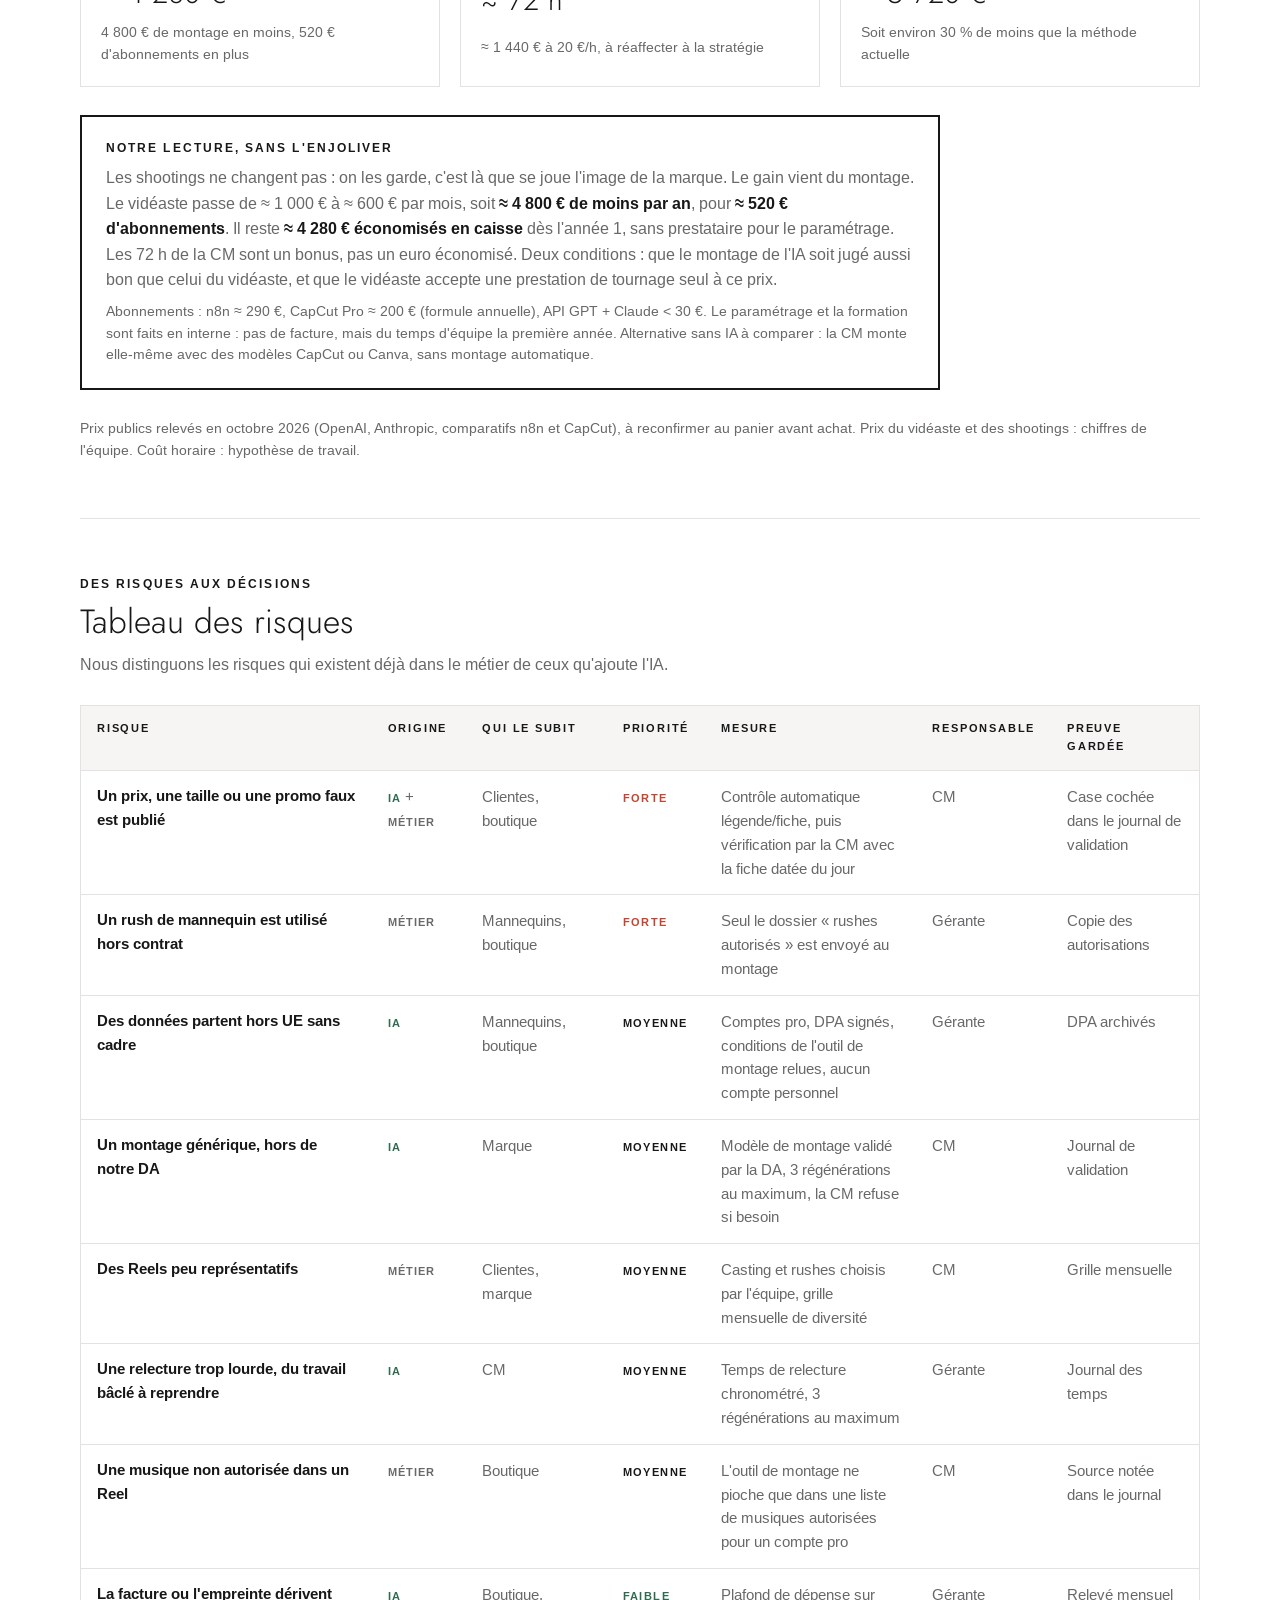
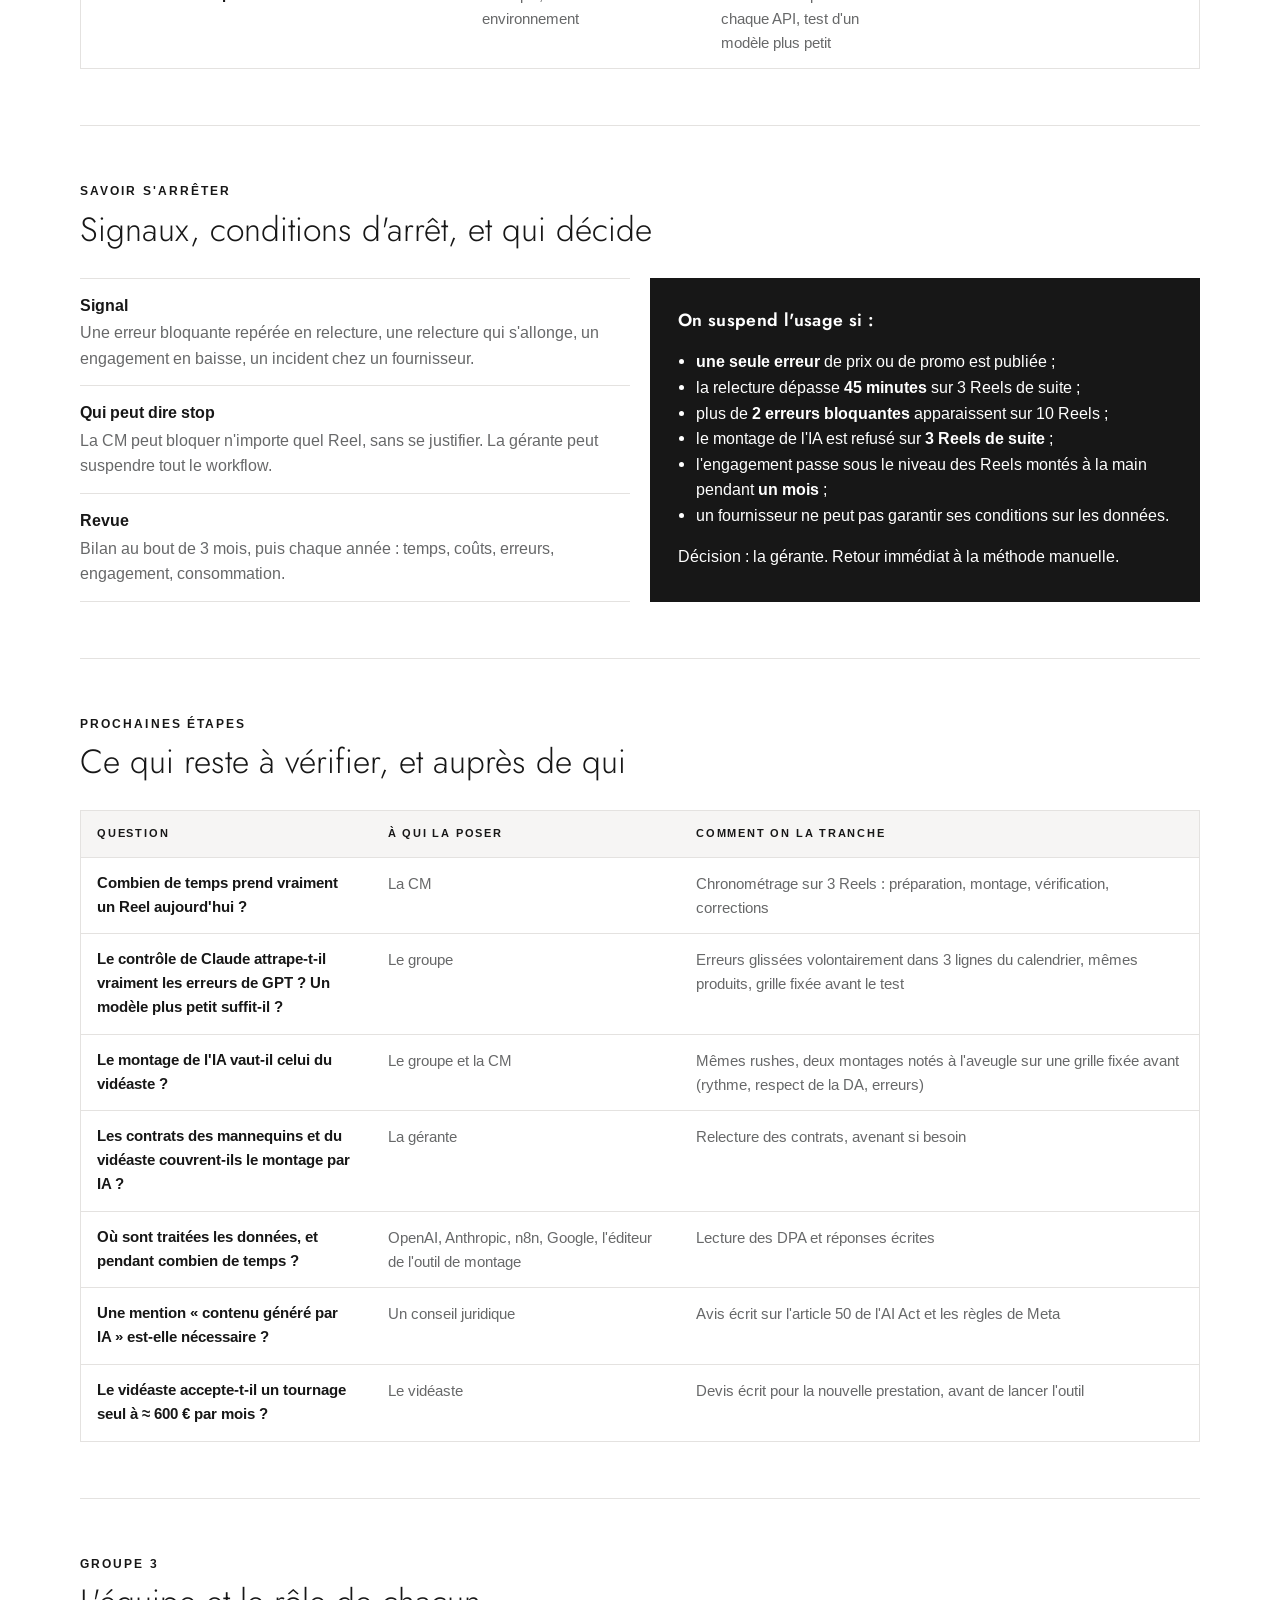
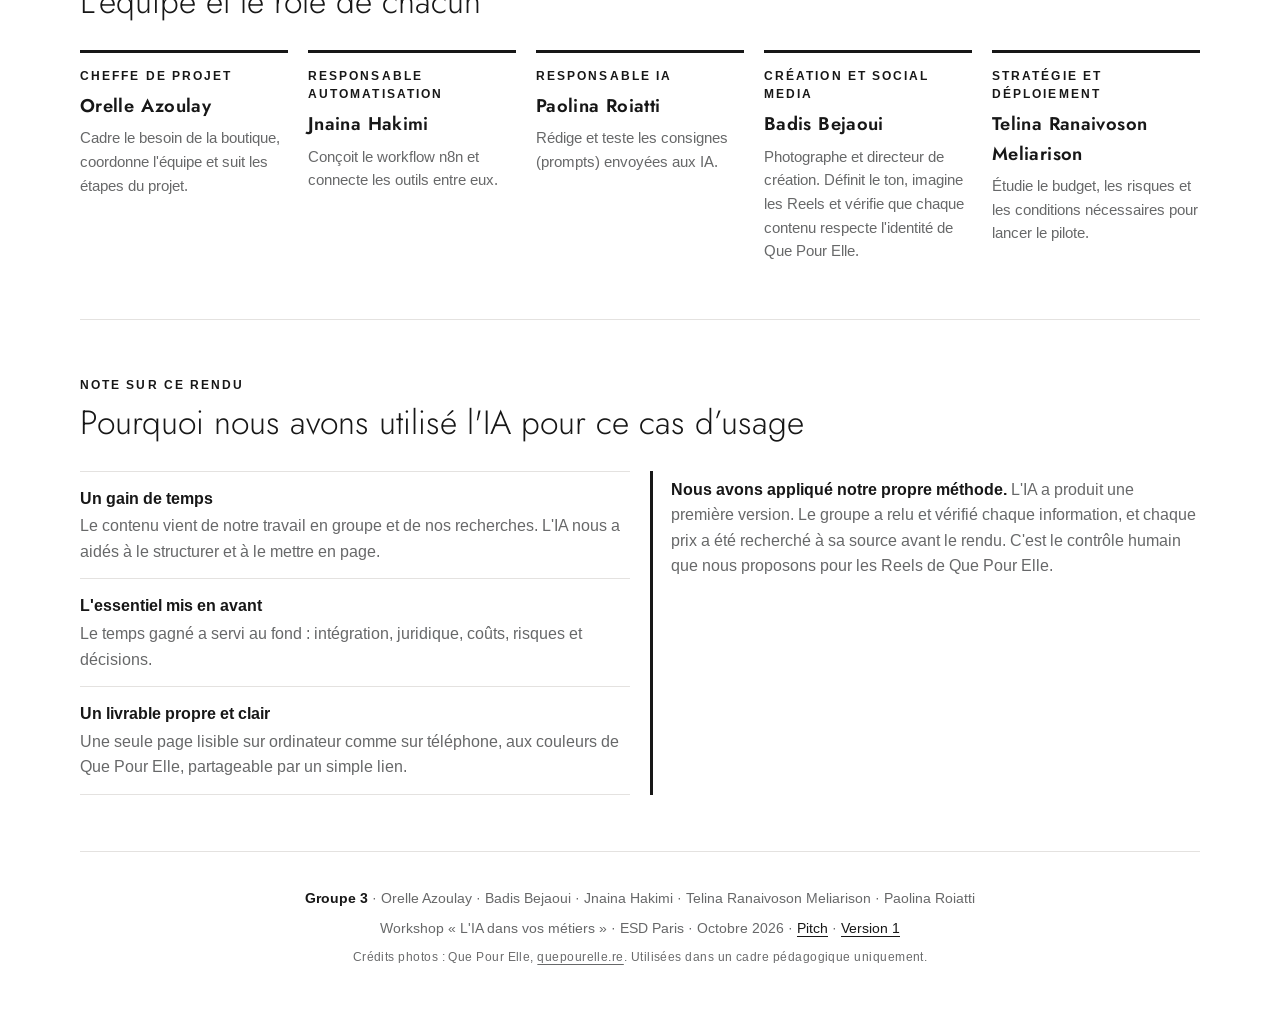
==== commit e50d1aa9: "Ajout de la section L'équipe Co-Authored-By: Claude Opus 5.5 <noreply@anthropic.com>" ====
--- a/index.html
+++ b/index.html
@@ -78,6 +78,10 @@
 .shots img{width:100%;height:auto;display:block;border:1px solid var(--line)}
 @media (max-width:900px){.wf{grid-template-columns:repeat(2,minmax(0,1fr))}.wf li:nth-child(2n)::after{content:none}.shots{grid-template-columns:1fr}}
 @media (max-width:560px){.wf{grid-template-columns:1fr;gap:30px}.wf li:not(:last-child)::after,.wf li:nth-child(2n):not(:last-child)::after{content:"↓";right:auto;left:50%;top:auto;bottom:-27px;transform:translateX(-50%)}}
+.team{list-style:none;margin:0;padding:0;display:grid;grid-template-columns:repeat(auto-fit,minmax(190px,1fr));gap:20px}
+.team li{border-top:3px solid var(--ink);padding-top:14px;display:grid;gap:6px;align-content:start;min-width:0}
+.team h3{font-size:1.15rem}
+.team p{font-size:.92rem}
 </style>
 </head>
 <body>
@@ -90,7 +94,7 @@
 </header>
 
 <nav class="toc" aria-label="Sommaire">
-  <a href="#cadrage">Cadrage</a><a href="#approche">Approche IA</a><a href="#workflow">Workflow n8n</a><a href="#integration">Intégration et accès</a><a href="#fournisseur">Questions aux fournisseurs</a><a href="#angles">Les 7 angles</a><a href="#couts">Coûts et apports</a><a href="#risques">Risques</a><a href="#arret">Arrêt</a><a href="#verifier">Reste à vérifier</a>
+  <a href="#cadrage">Cadrage</a><a href="#approche">Approche IA</a><a href="#workflow">Workflow n8n</a><a href="#integration">Intégration et accès</a><a href="#fournisseur">Questions aux fournisseurs</a><a href="#angles">Les 7 angles</a><a href="#couts">Coûts et apports</a><a href="#risques">Risques</a><a href="#arret">Arrêt</a><a href="#verifier">Reste à vérifier</a><a href="#equipe">L'équipe</a>
 </nav>
 
 <!-- HERO -->
@@ -381,6 +385,21 @@
   </div>
 </section>
 
+<!-- EQUIPE -->
+<section id="equipe">
+  <div class="head">
+    <p class="eyebrow">Groupe 3</p>
+    <h2>L'équipe et le rôle de chacun</h2>
+  </div>
+  <ul class="team">
+    <li><b class="eyebrow">Cheffe de projet</b><h3>Orelle Azoulay</h3><p>Cadre le besoin de la boutique, coordonne l'équipe et suit les étapes du projet.</p></li>
+    <li><b class="eyebrow">Responsable automatisation</b><h3>Jnaina Hakimi</h3><p>Conçoit le workflow n8n et connecte les outils entre eux.</p></li>
+    <li><b class="eyebrow">Responsable IA</b><h3>Paolina Roiatti</h3><p>Rédige et teste les consignes (prompts) envoyées aux IA.</p></li>
+    <li><b class="eyebrow">Création et social media</b><h3>Badis Bejaoui</h3><p>Photographe et directeur de création. Définit le ton, imagine les Reels et vérifie que chaque contenu respecte l'identité de Que Pour Elle.</p></li>
+    <li><b class="eyebrow">Stratégie et déploiement</b><h3>Telina Ranaivoson Meliarison</h3><p>Étudie le budget, les risques et les conditions nécessaires pour lancer le pilote.</p></li>
+  </ul>
+</section>
+
 <section>
   <div class="head">
     <p class="eyebrow">Note sur ce rendu</p>
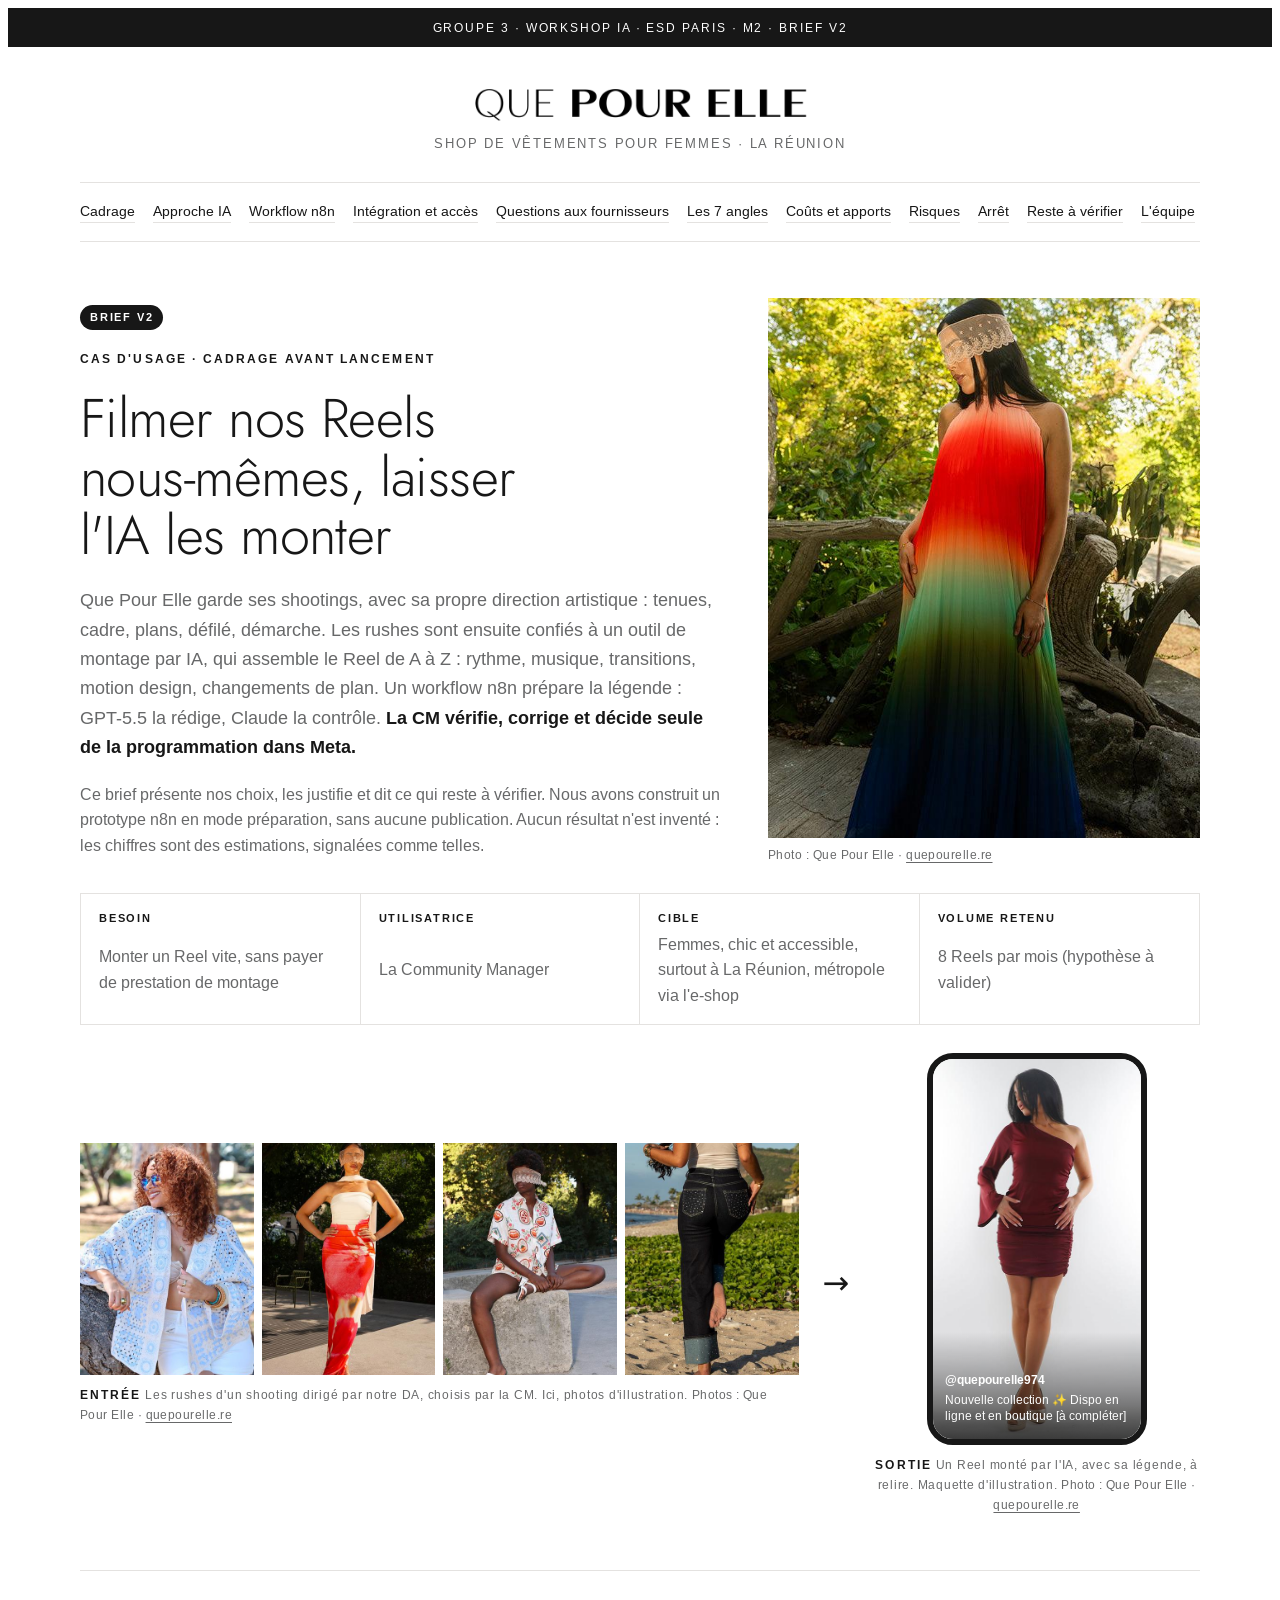
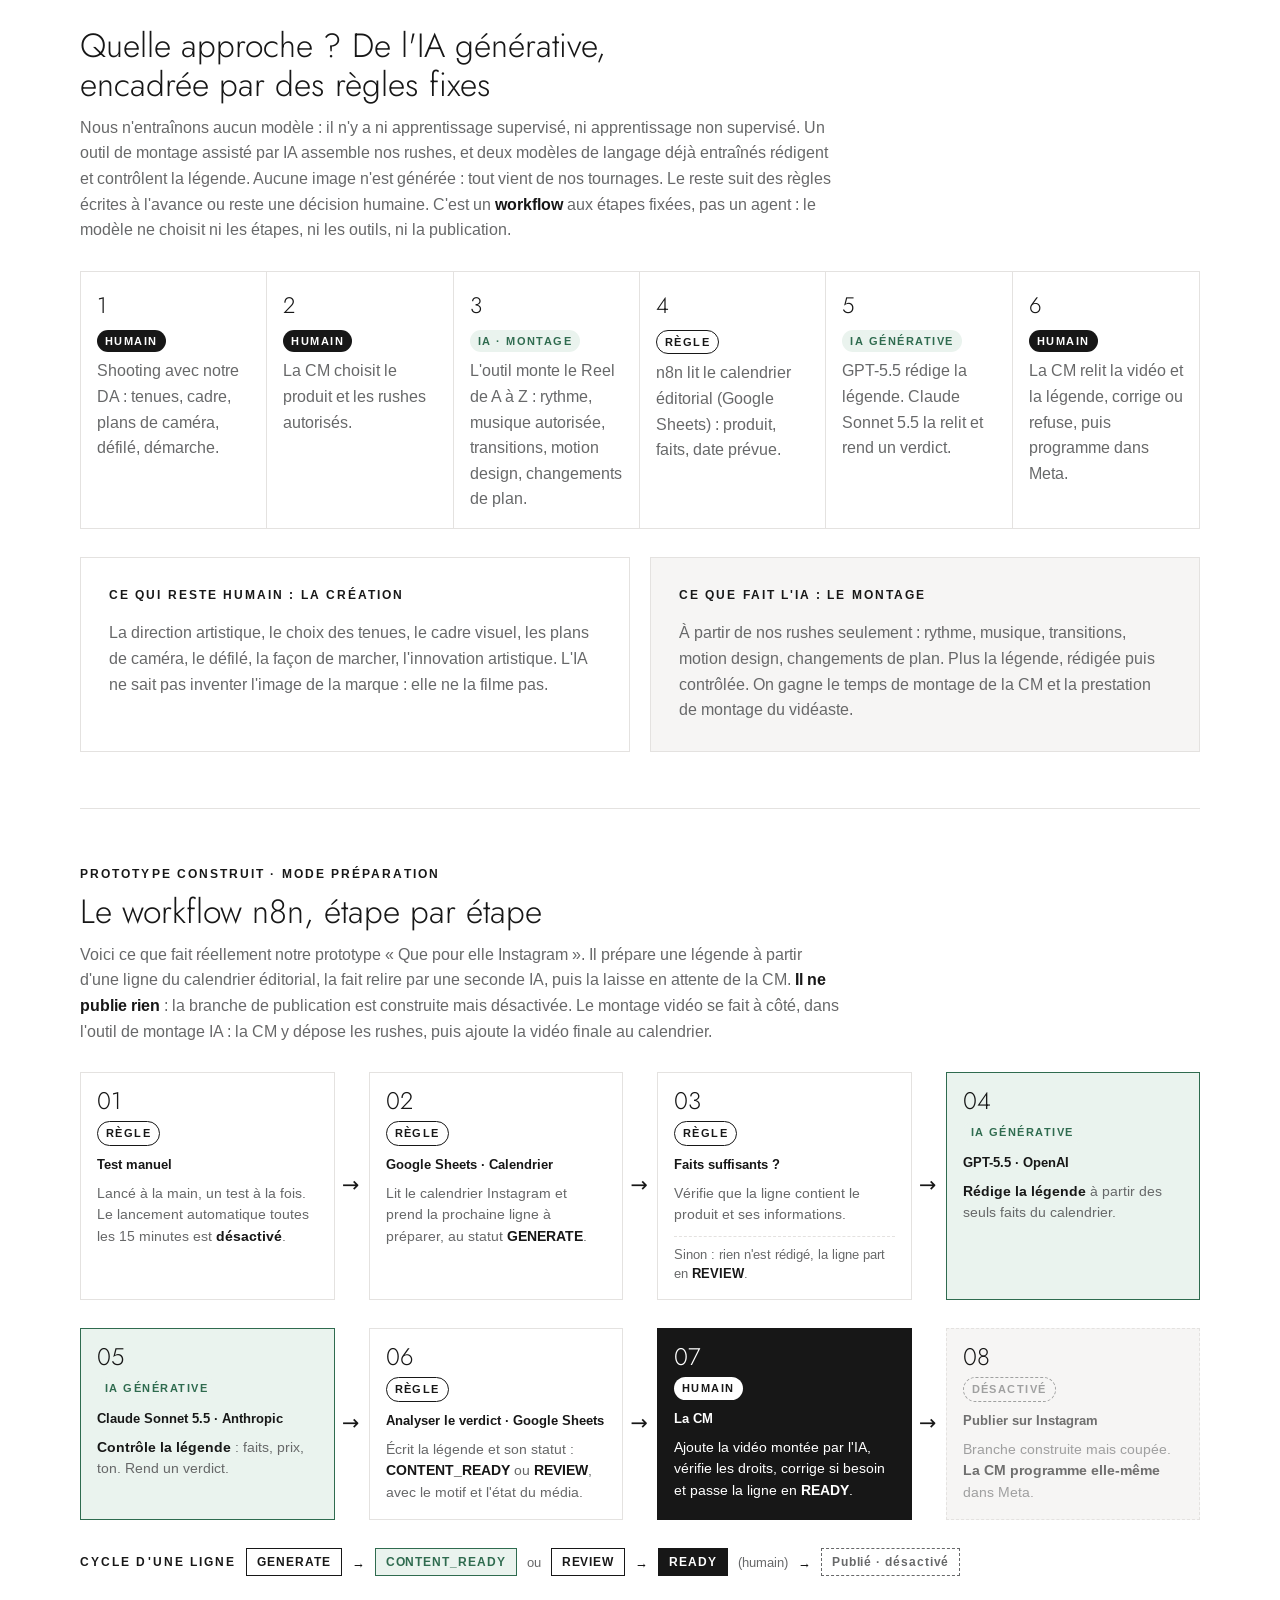
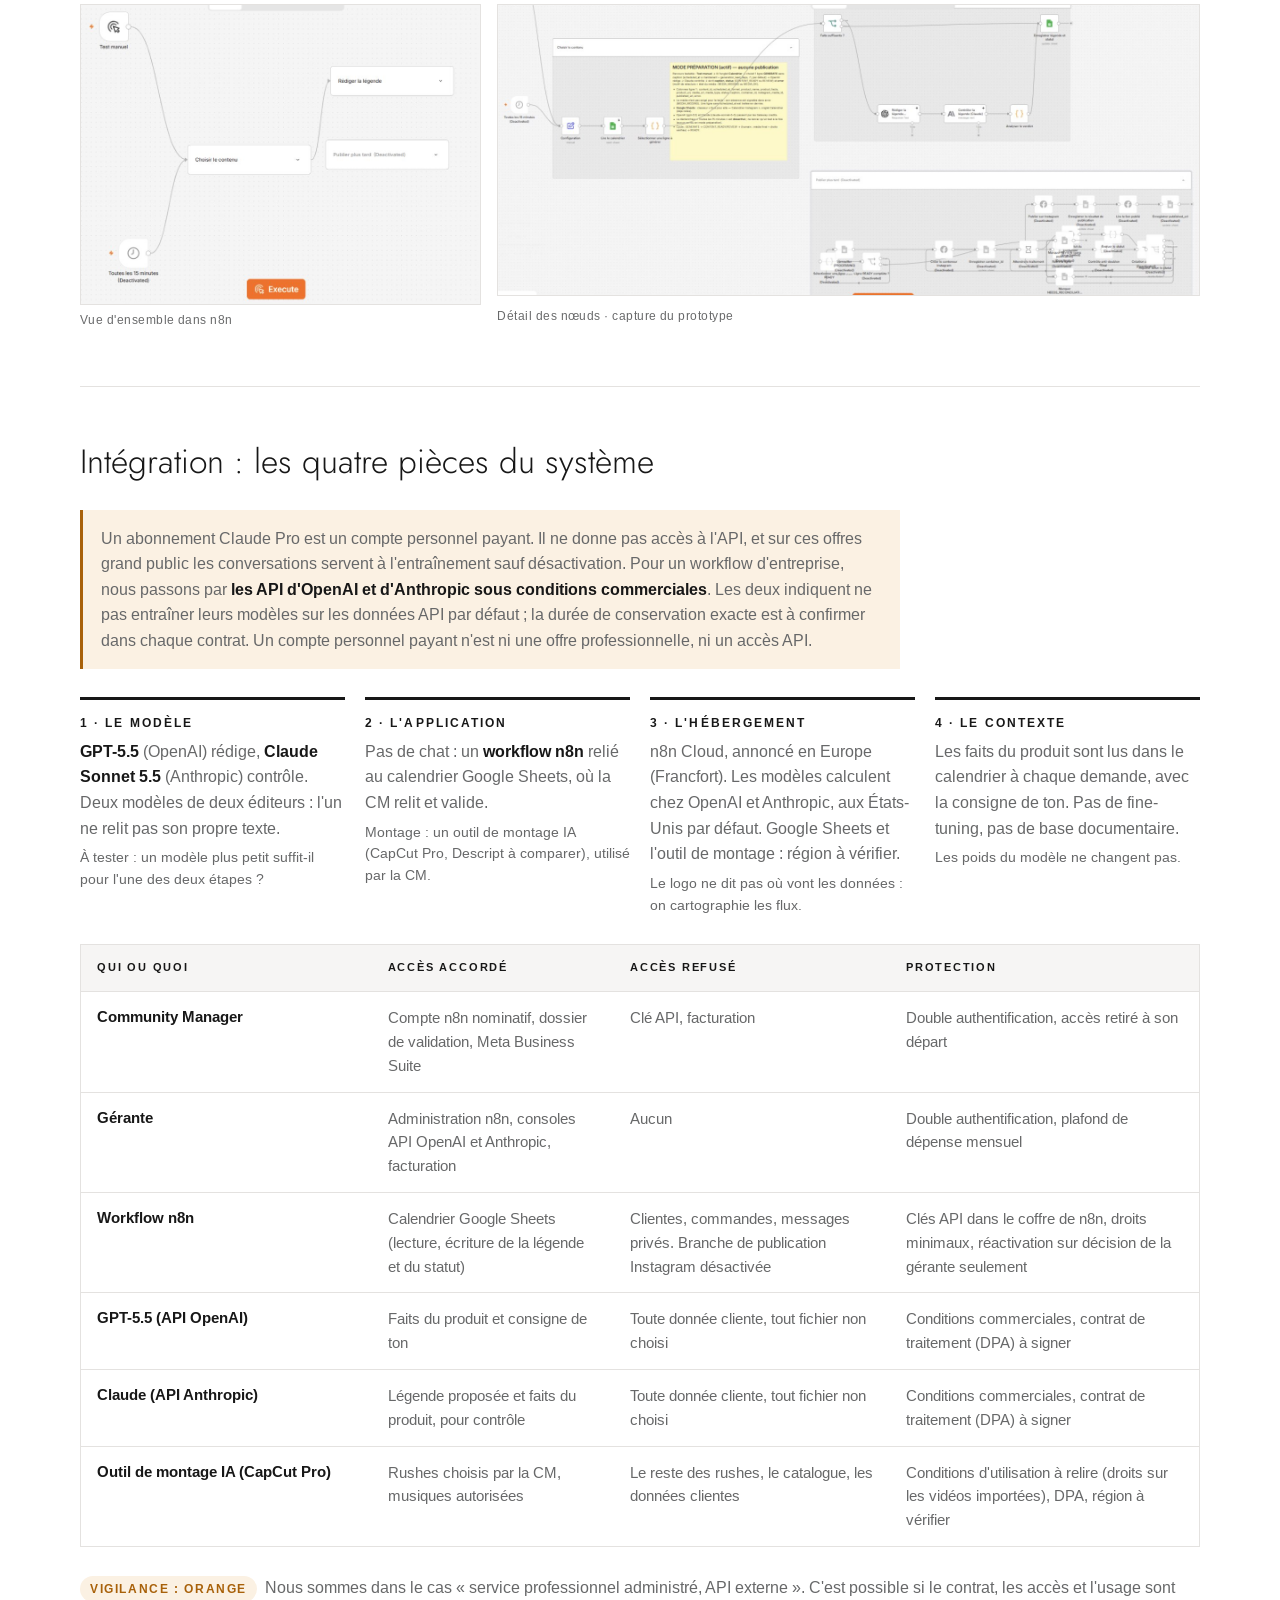
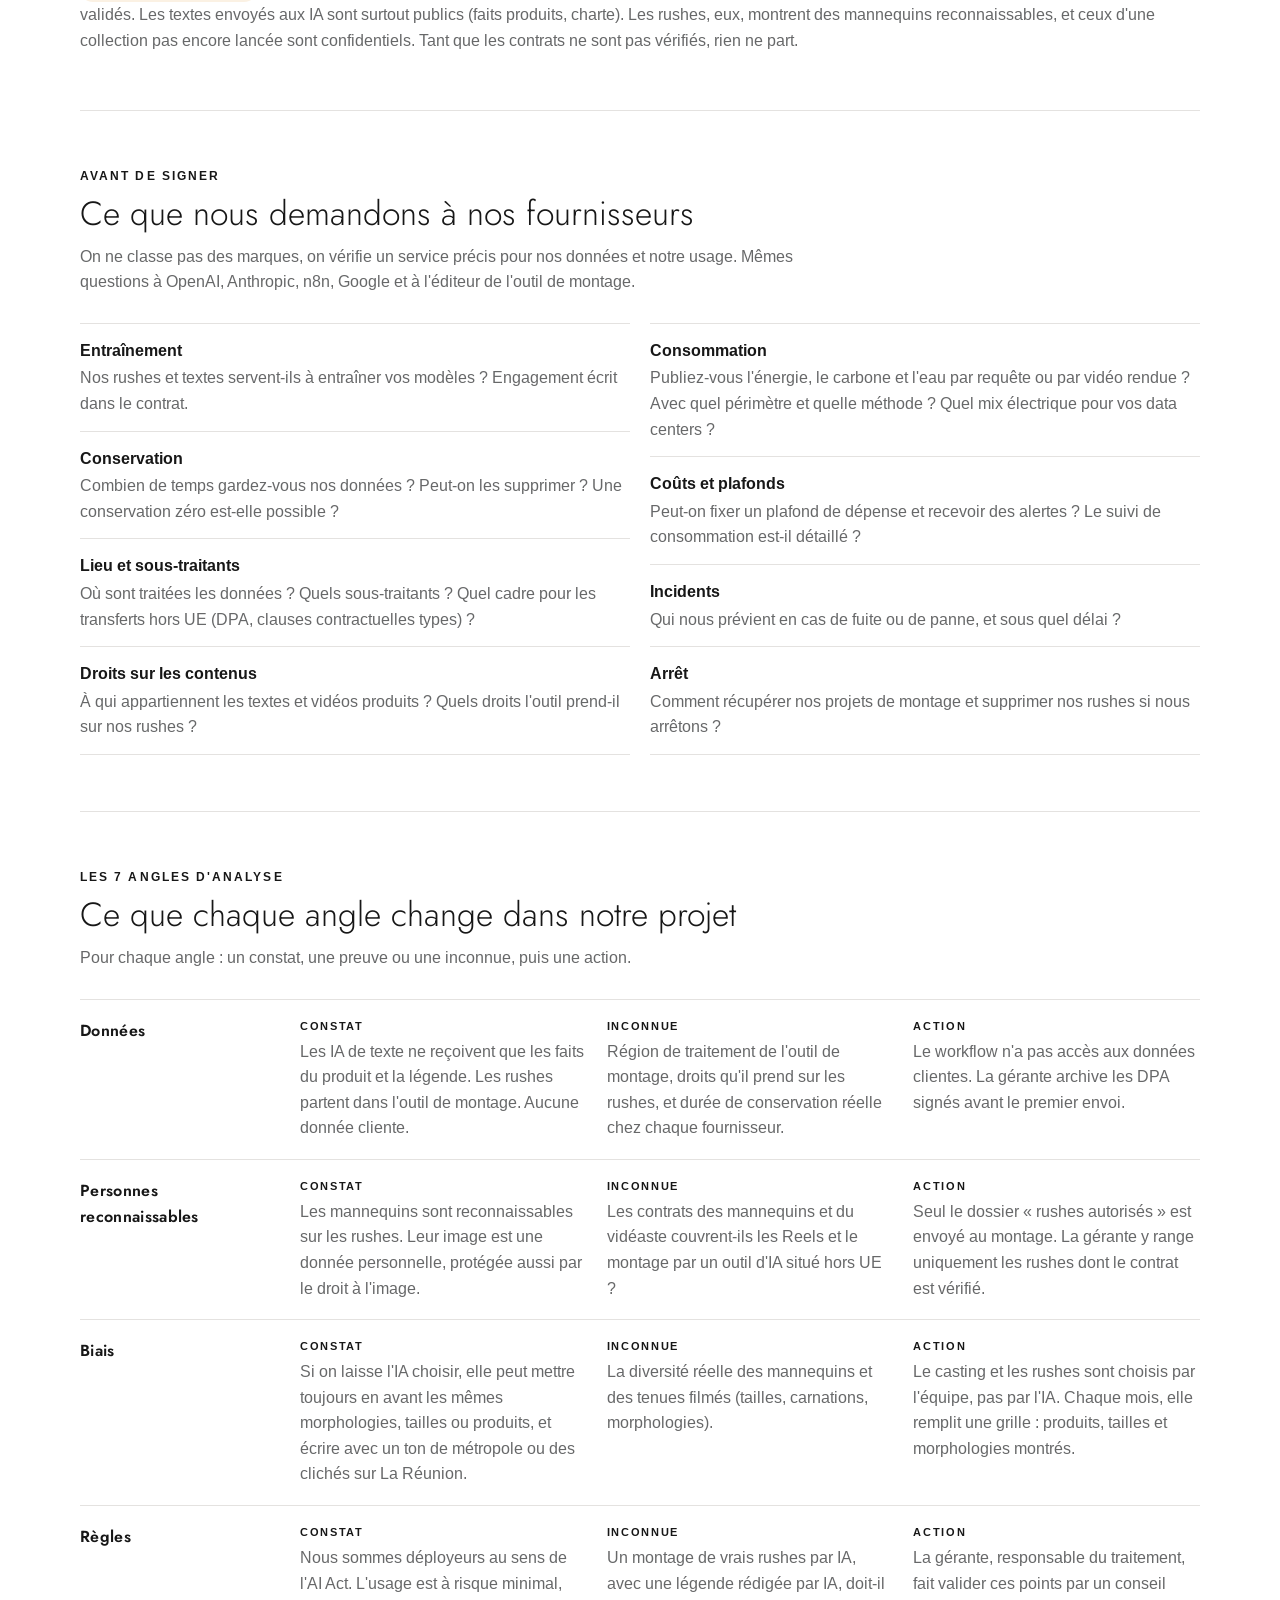
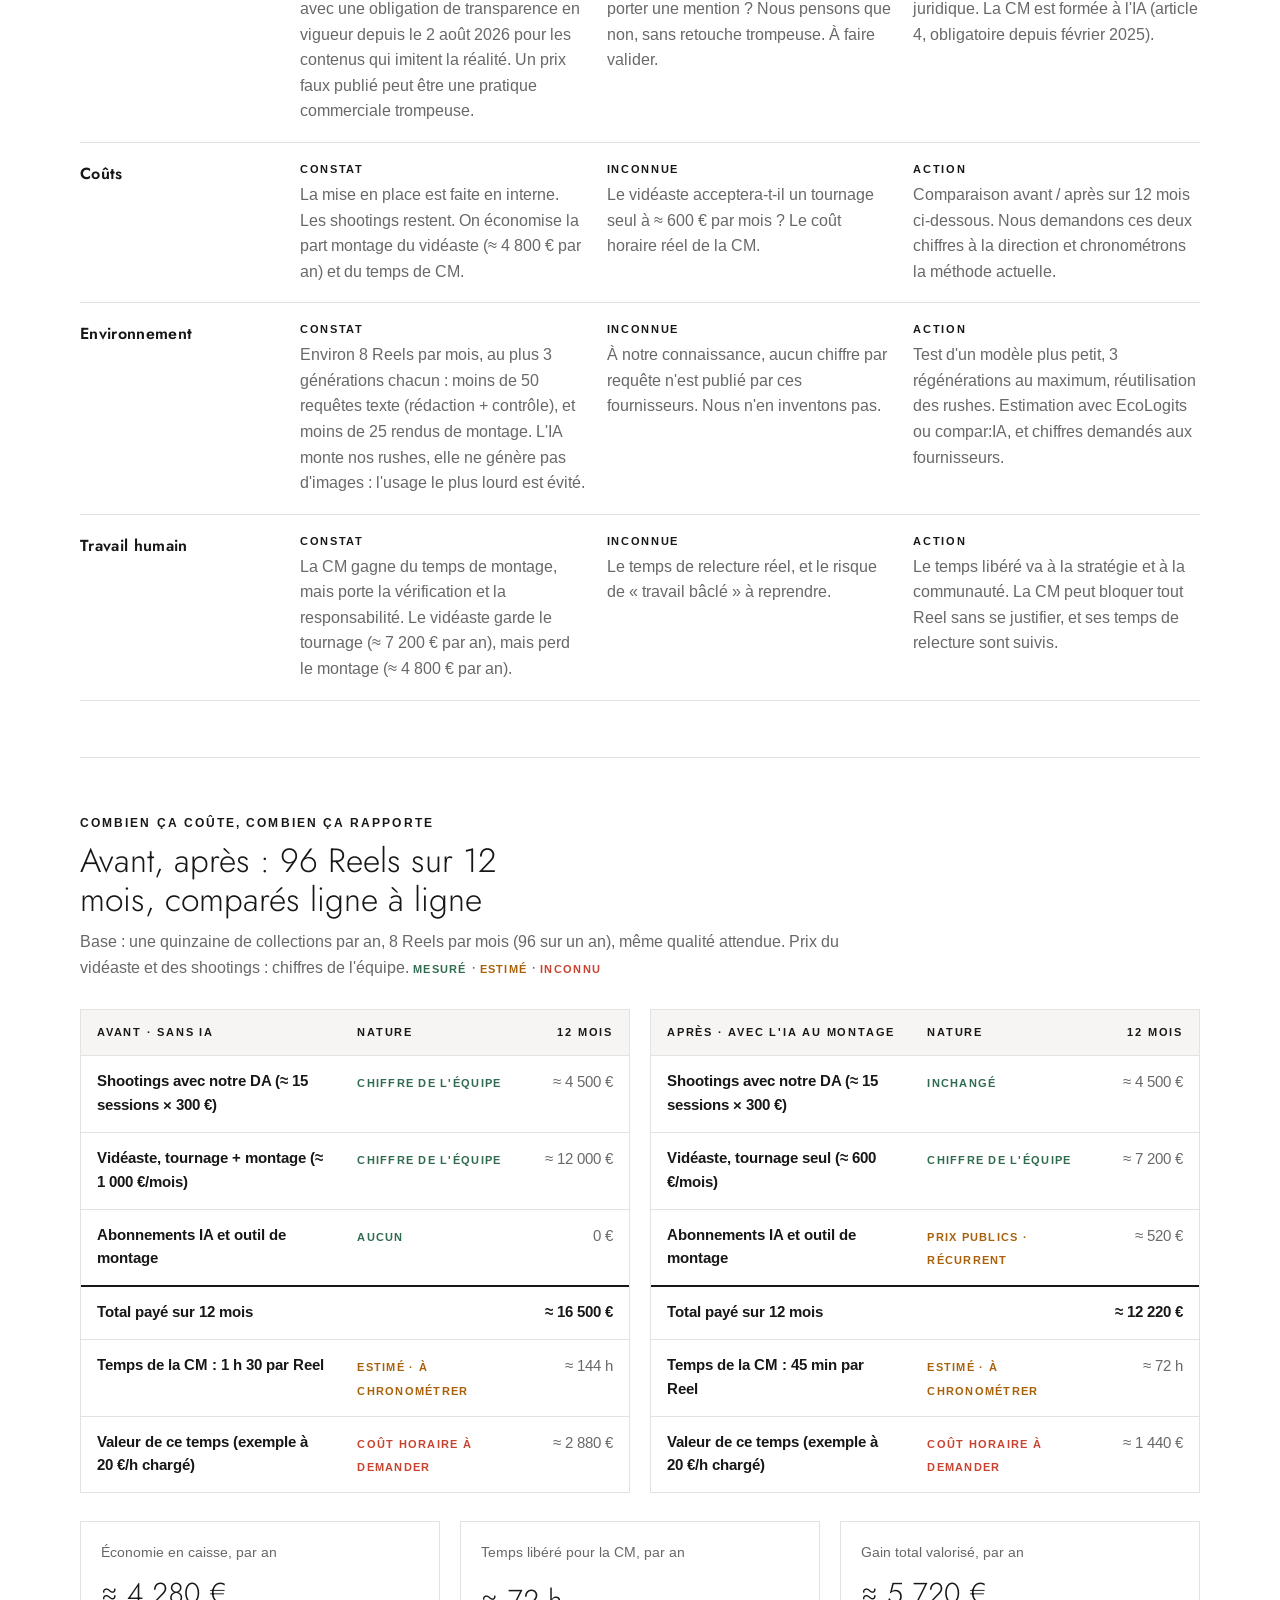
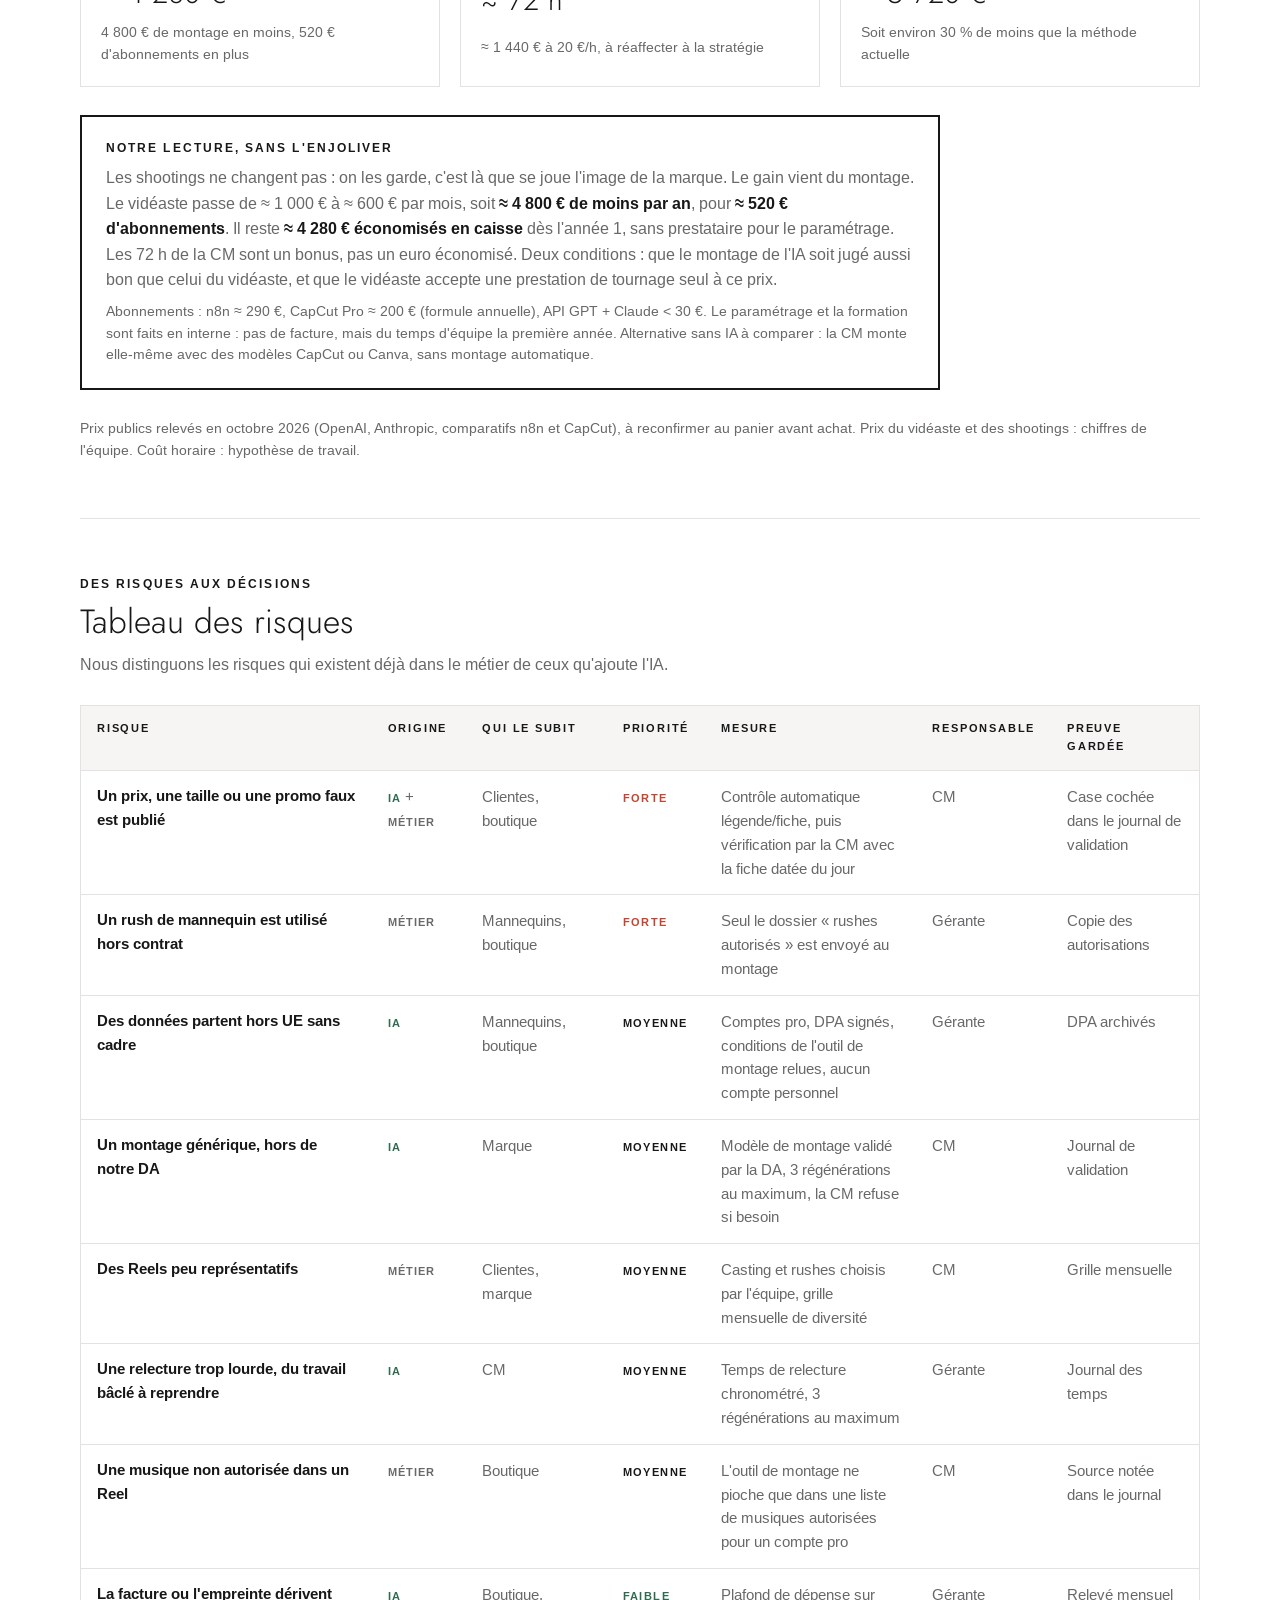
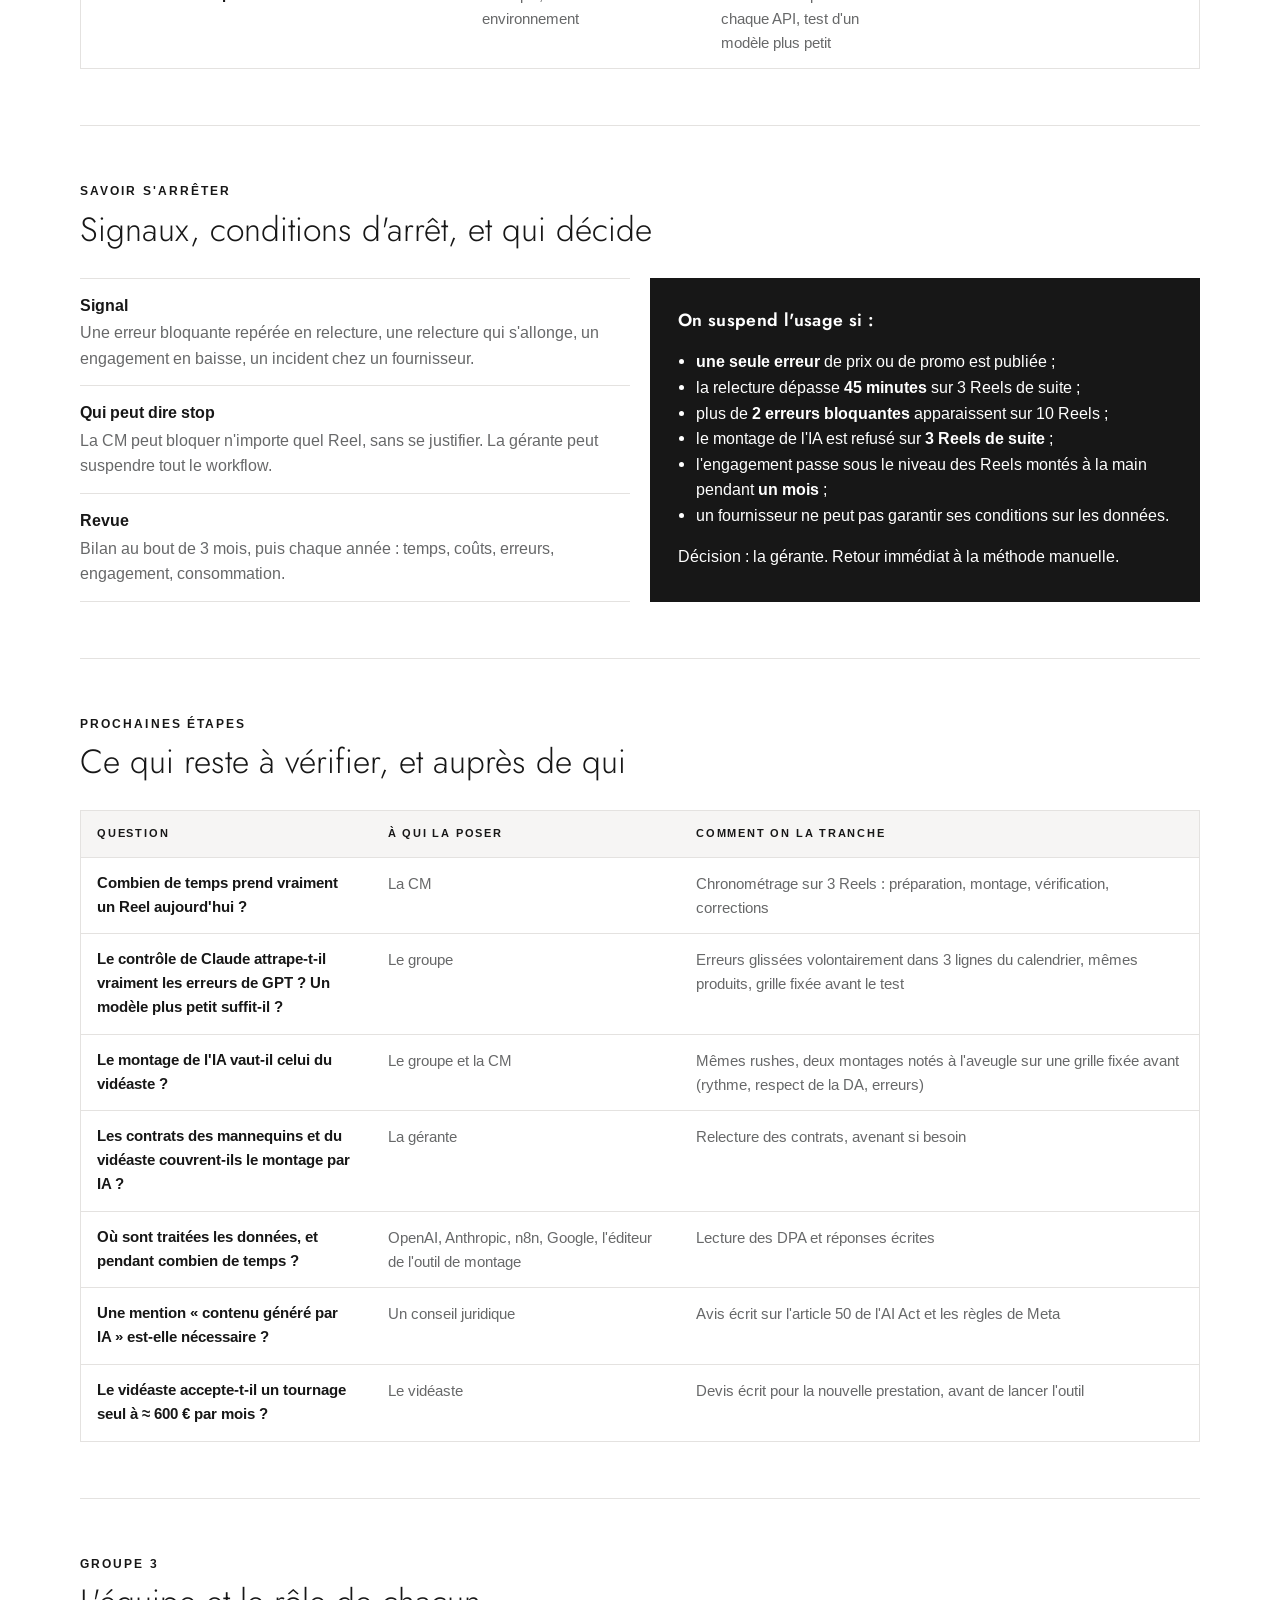
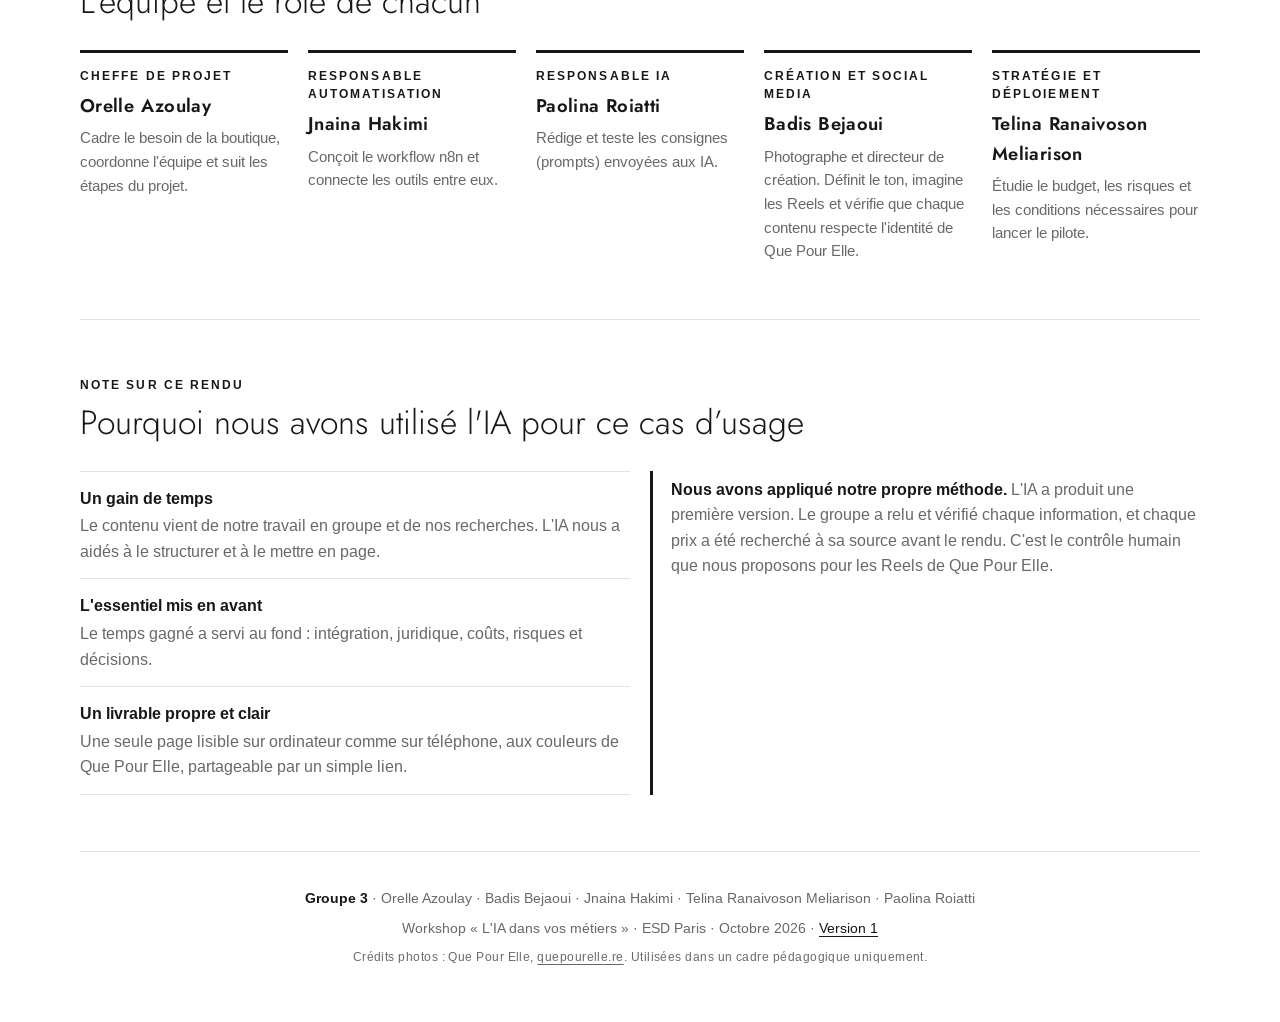
==== commit 2d05c232: "Brief : retrait du lien vers le pitch Co-Authored-By: Claude Opus 5.5 <noreply@anthropic.com>" ====
--- a/index.html
+++ b/index.html
@@ -419,7 +419,7 @@
 
 <footer>
   <p><strong>Groupe 3</strong> · Orelle Azoulay · Badis Bejaoui · Jnaina Hakimi · Telina Ranaivoson Meliarison · Paolina Roiatti</p>
-  <p class="muted">Workshop « L'IA dans vos métiers » · ESD Paris · Octobre 2026 · <a href="pitch.html">Pitch</a> · <a href="v1.html">Version 1</a></p>
+  <p class="muted">Workshop « L'IA dans vos métiers » · ESD Paris · Octobre 2026 · <a href="v1.html">Version 1</a></p>
   <p class="muted credit">Crédits photos : Que Pour Elle, <a href="https://quepourelle.re/" target="_blank" rel="noopener">quepourelle.re</a>. Utilisées dans un cadre pédagogique uniquement.</p>
 </footer>
 </div>
